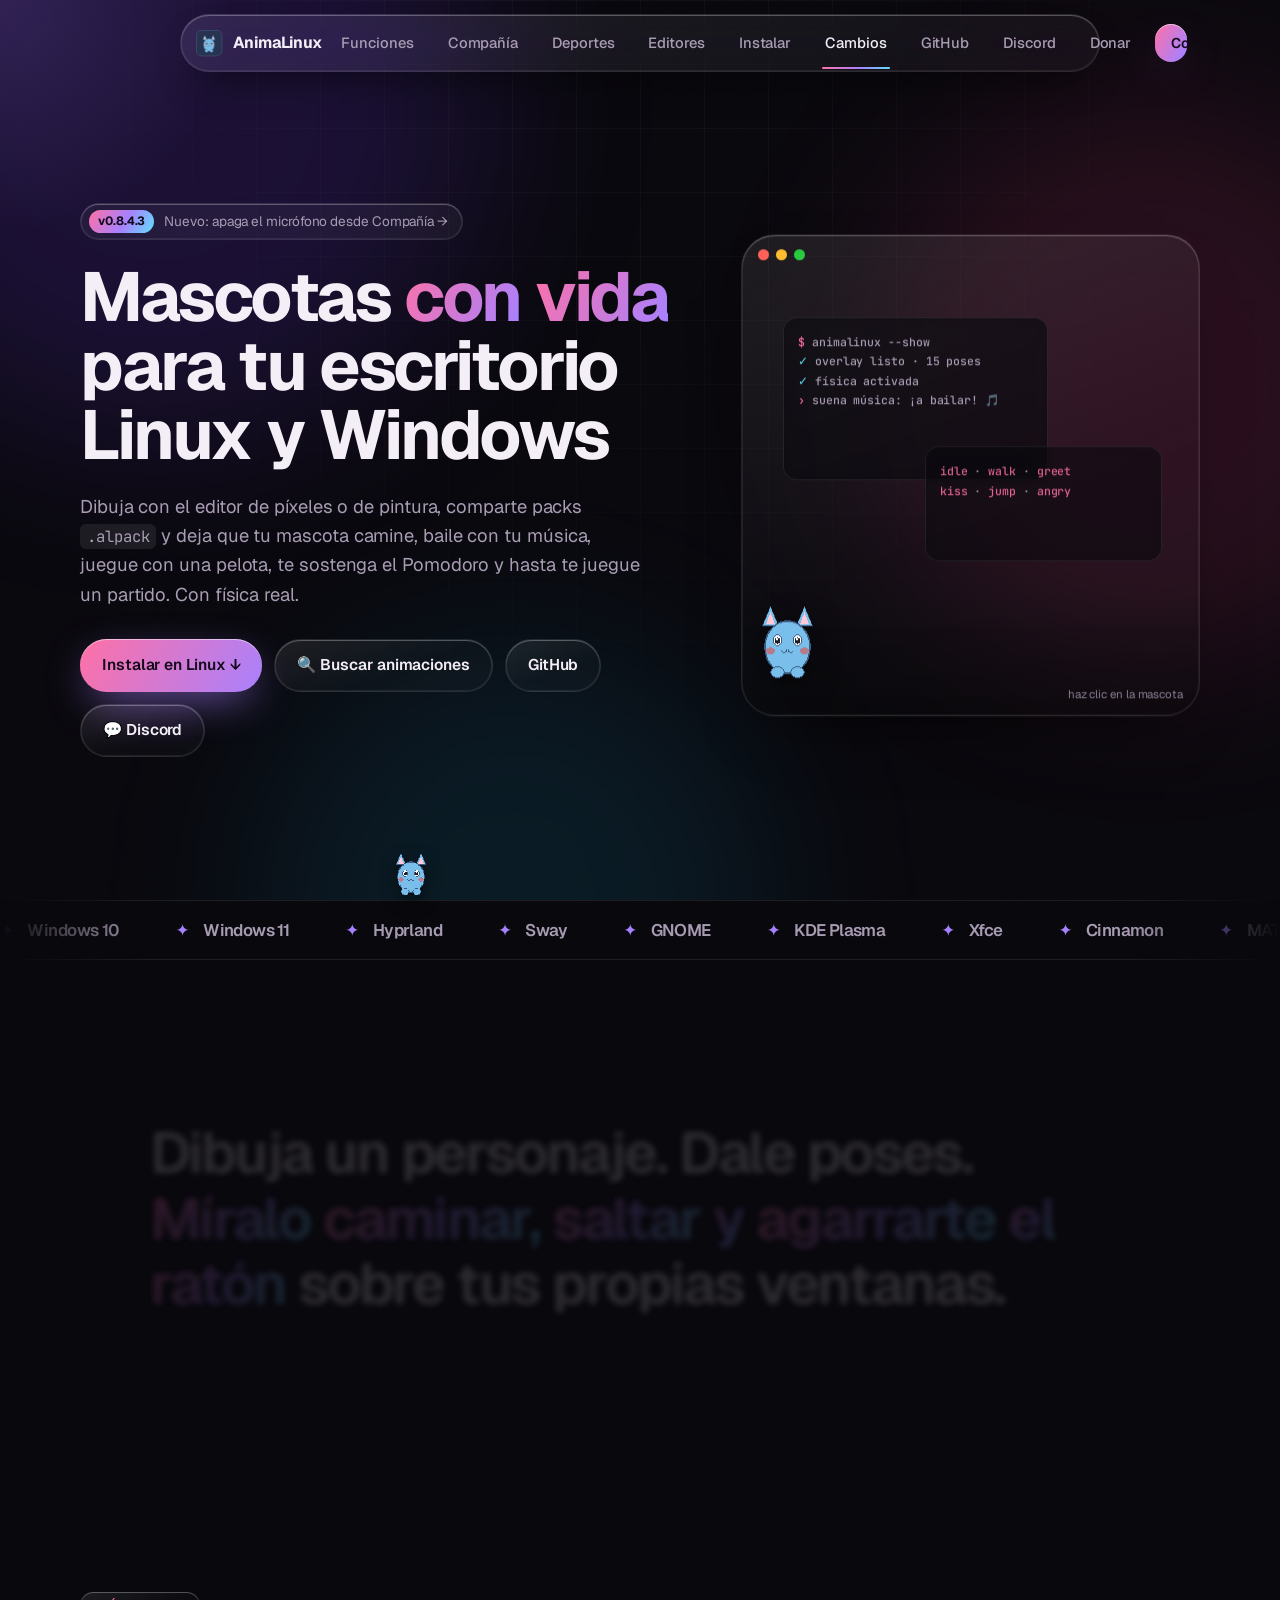
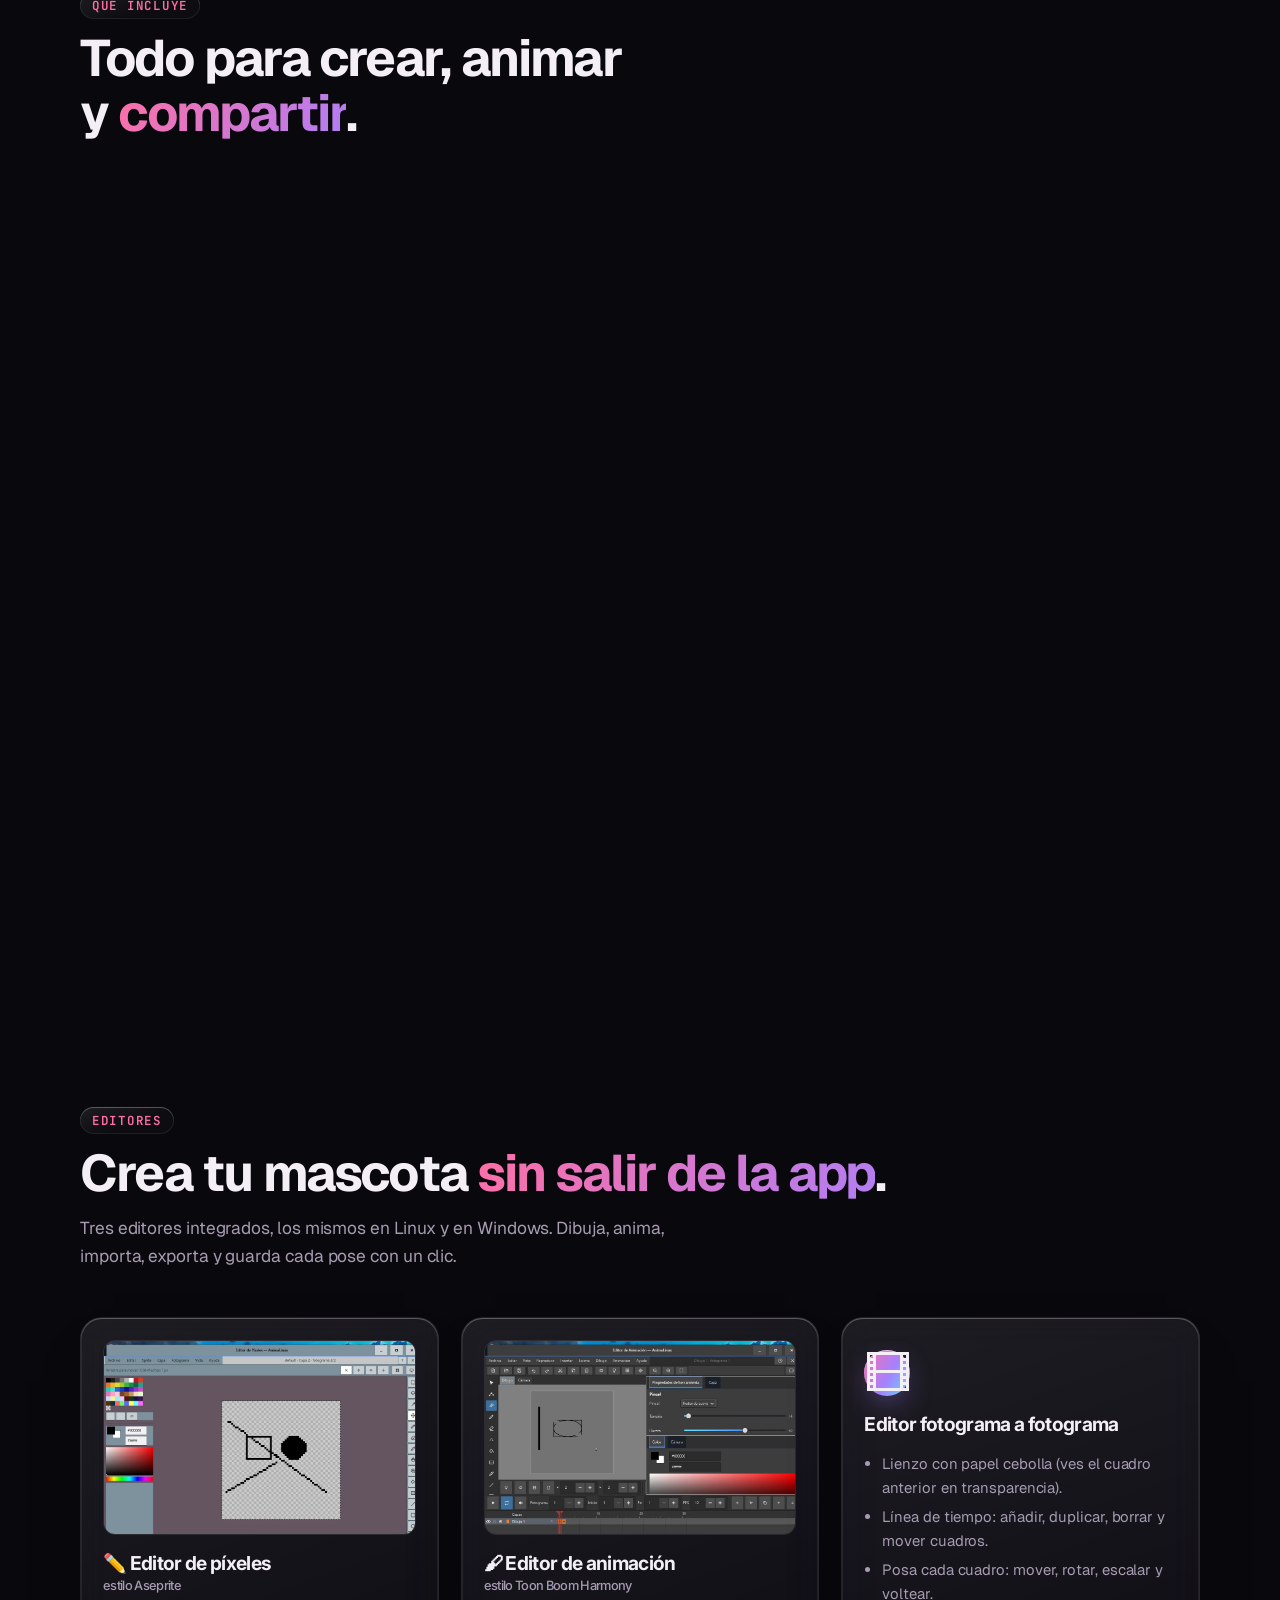
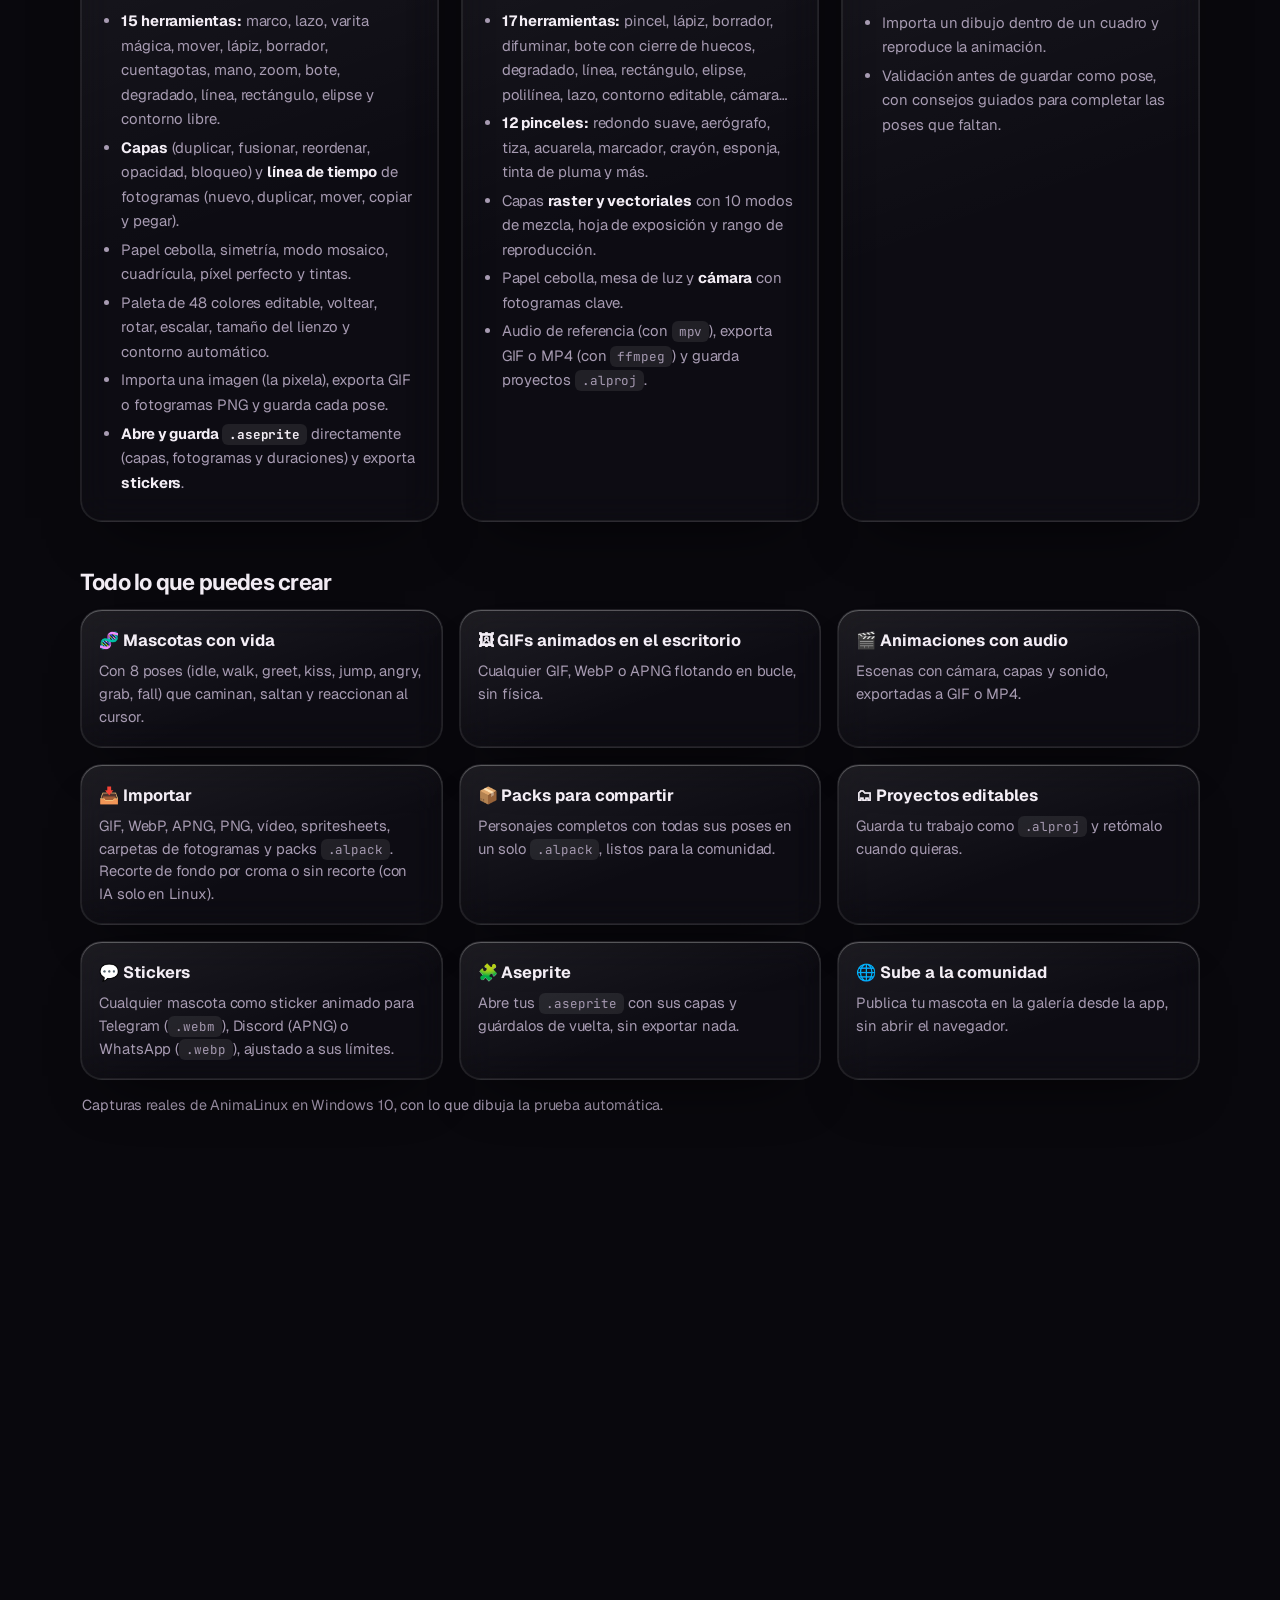
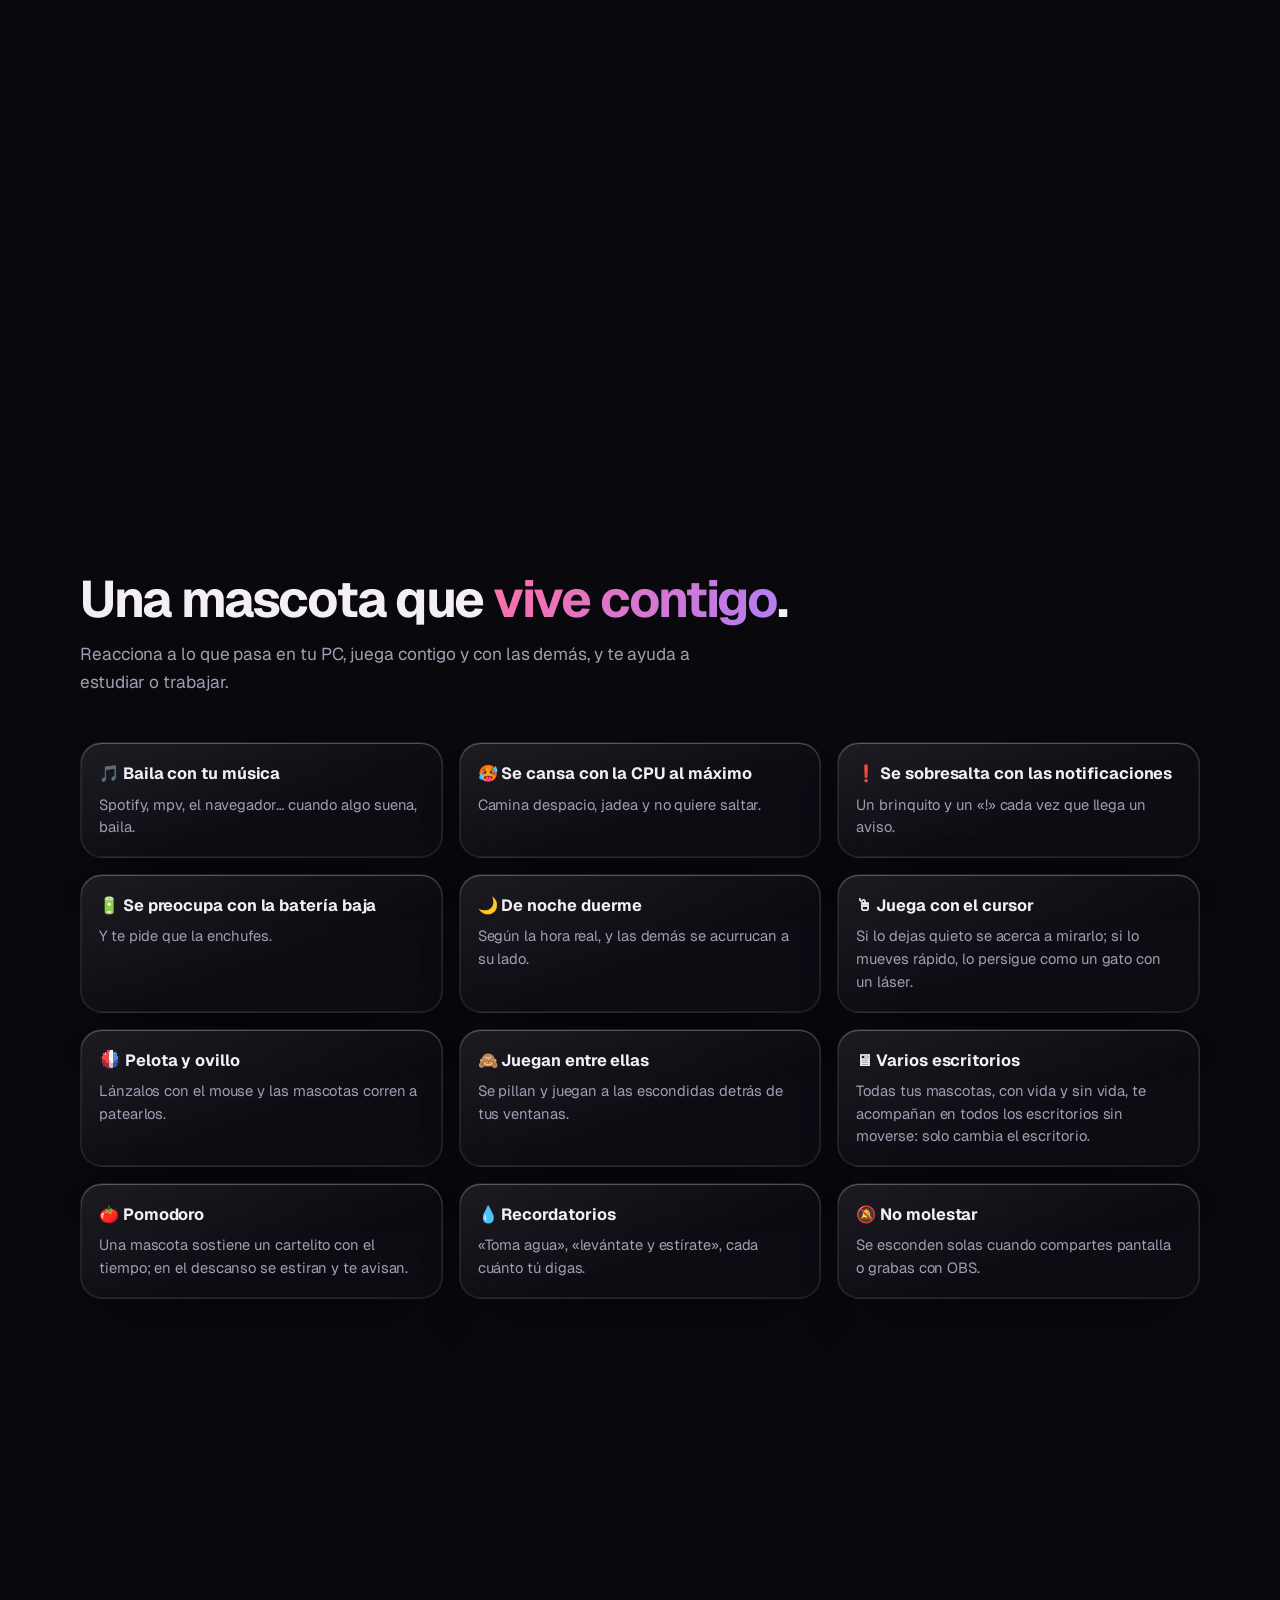
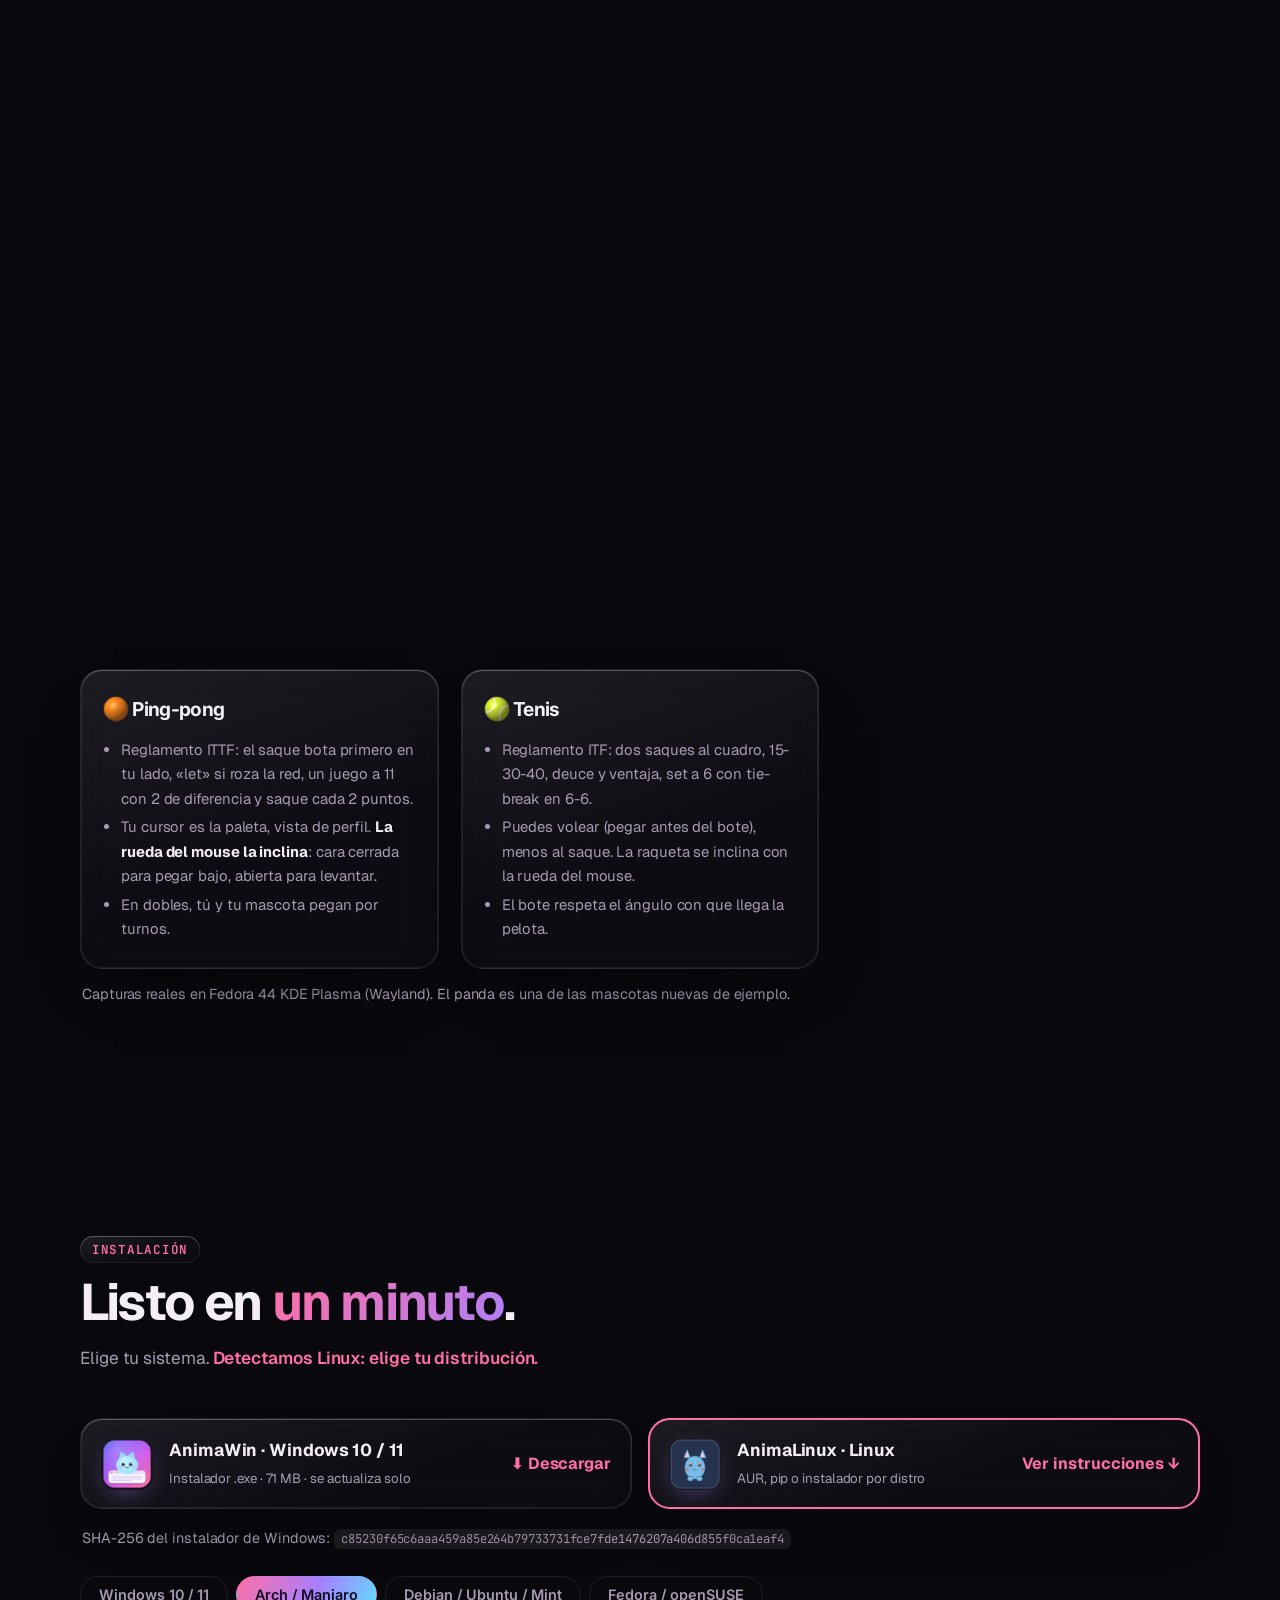
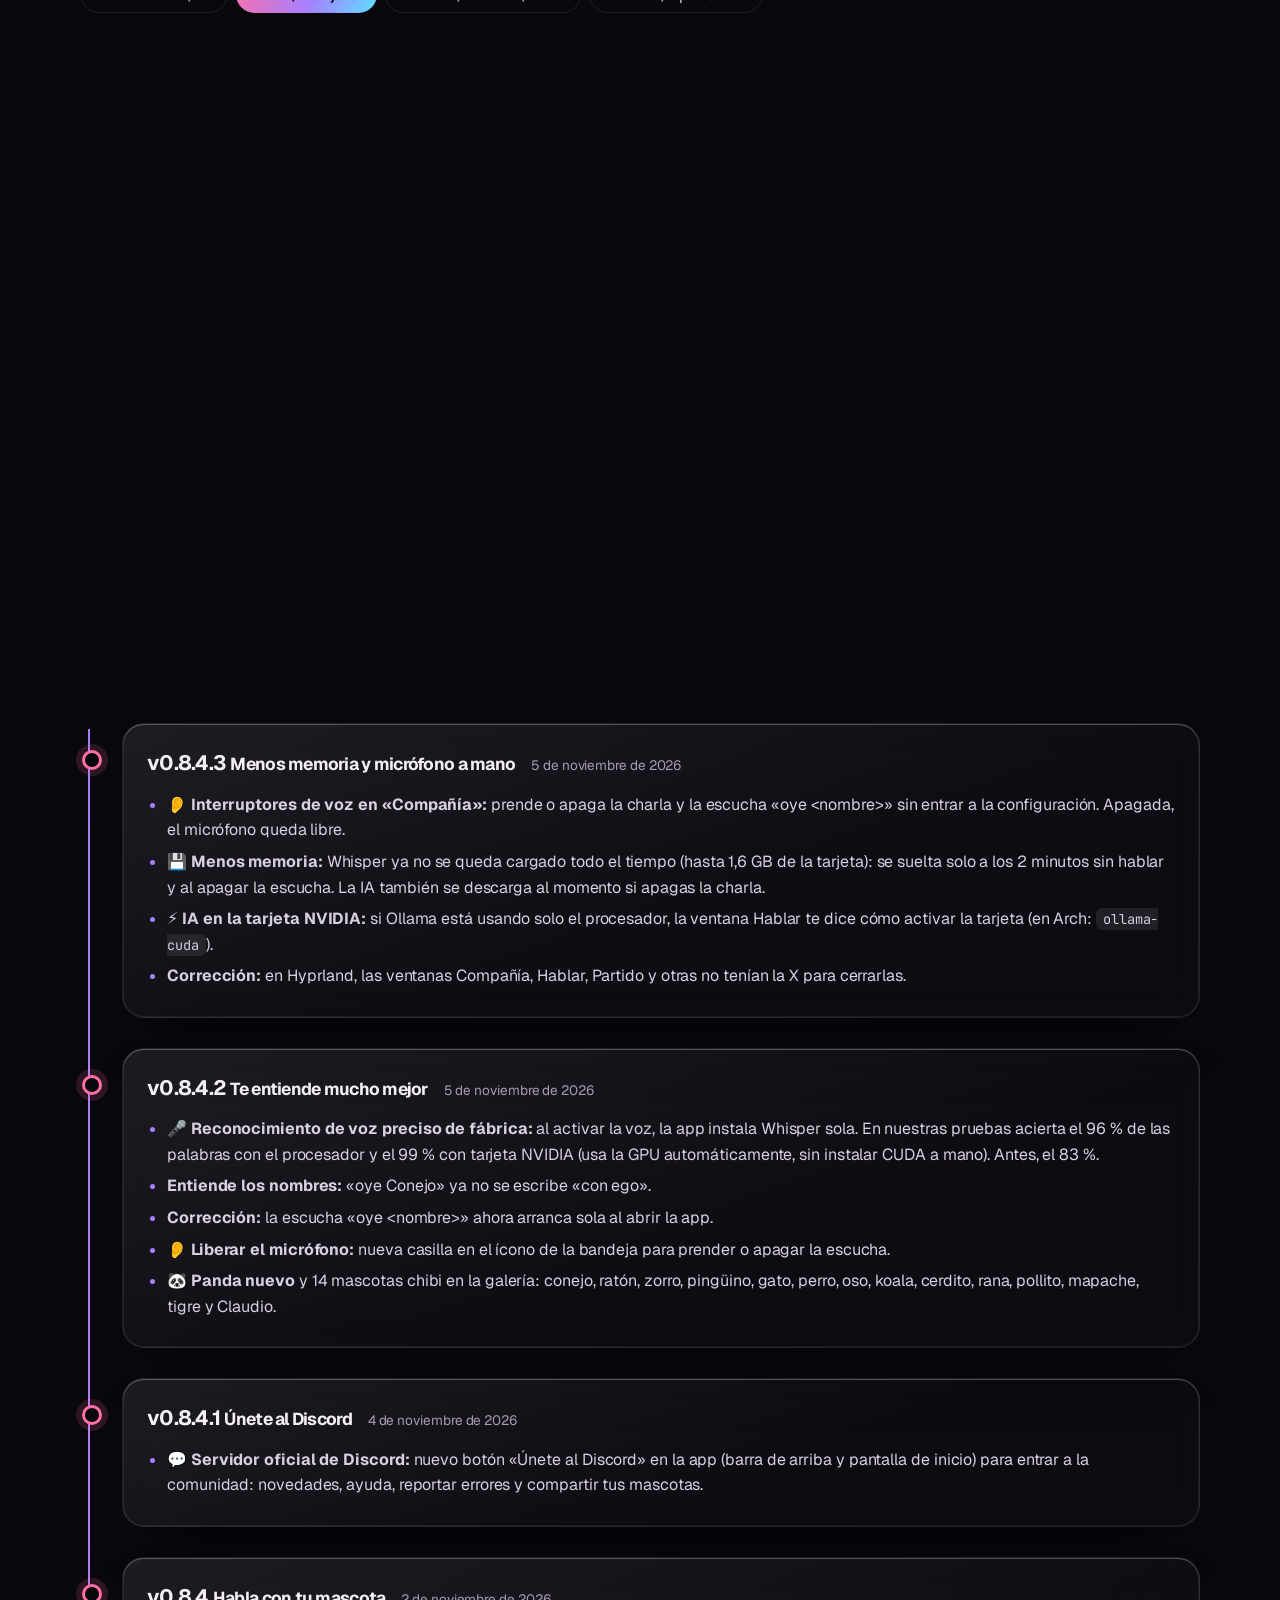
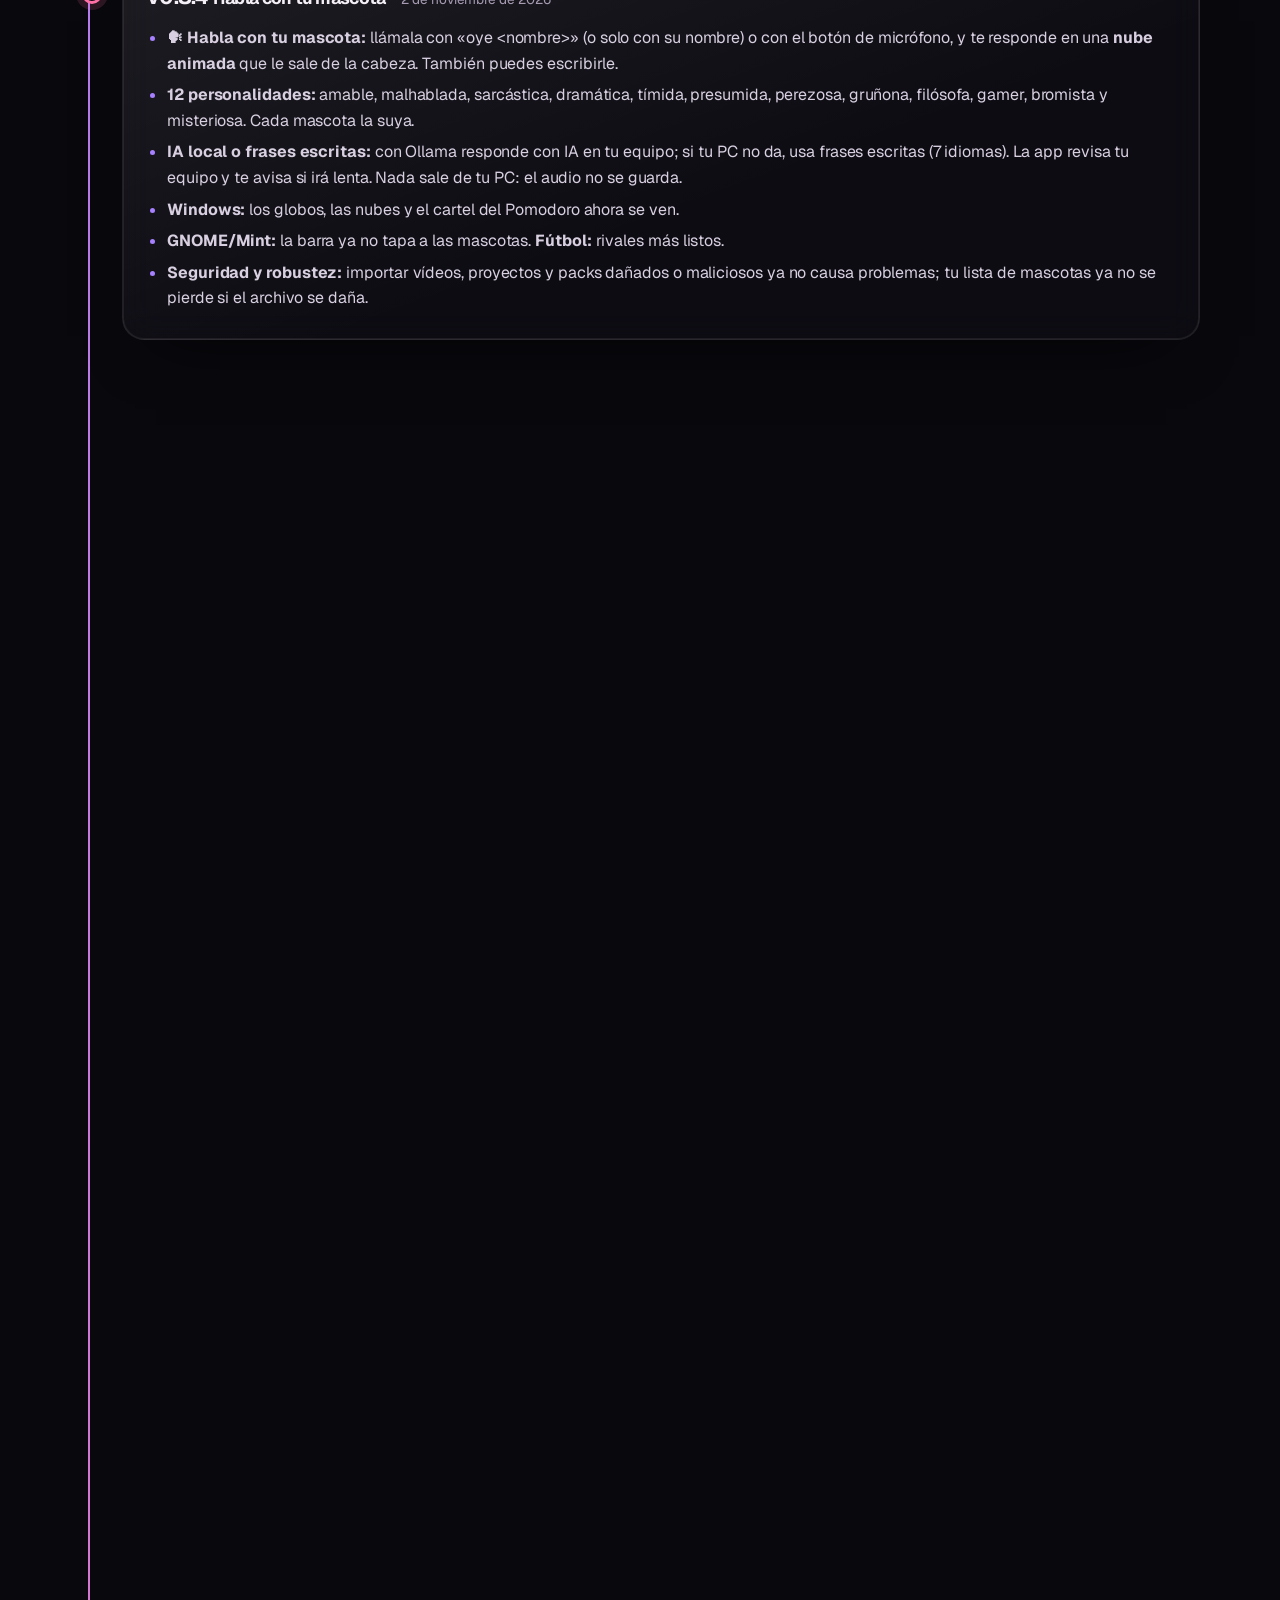
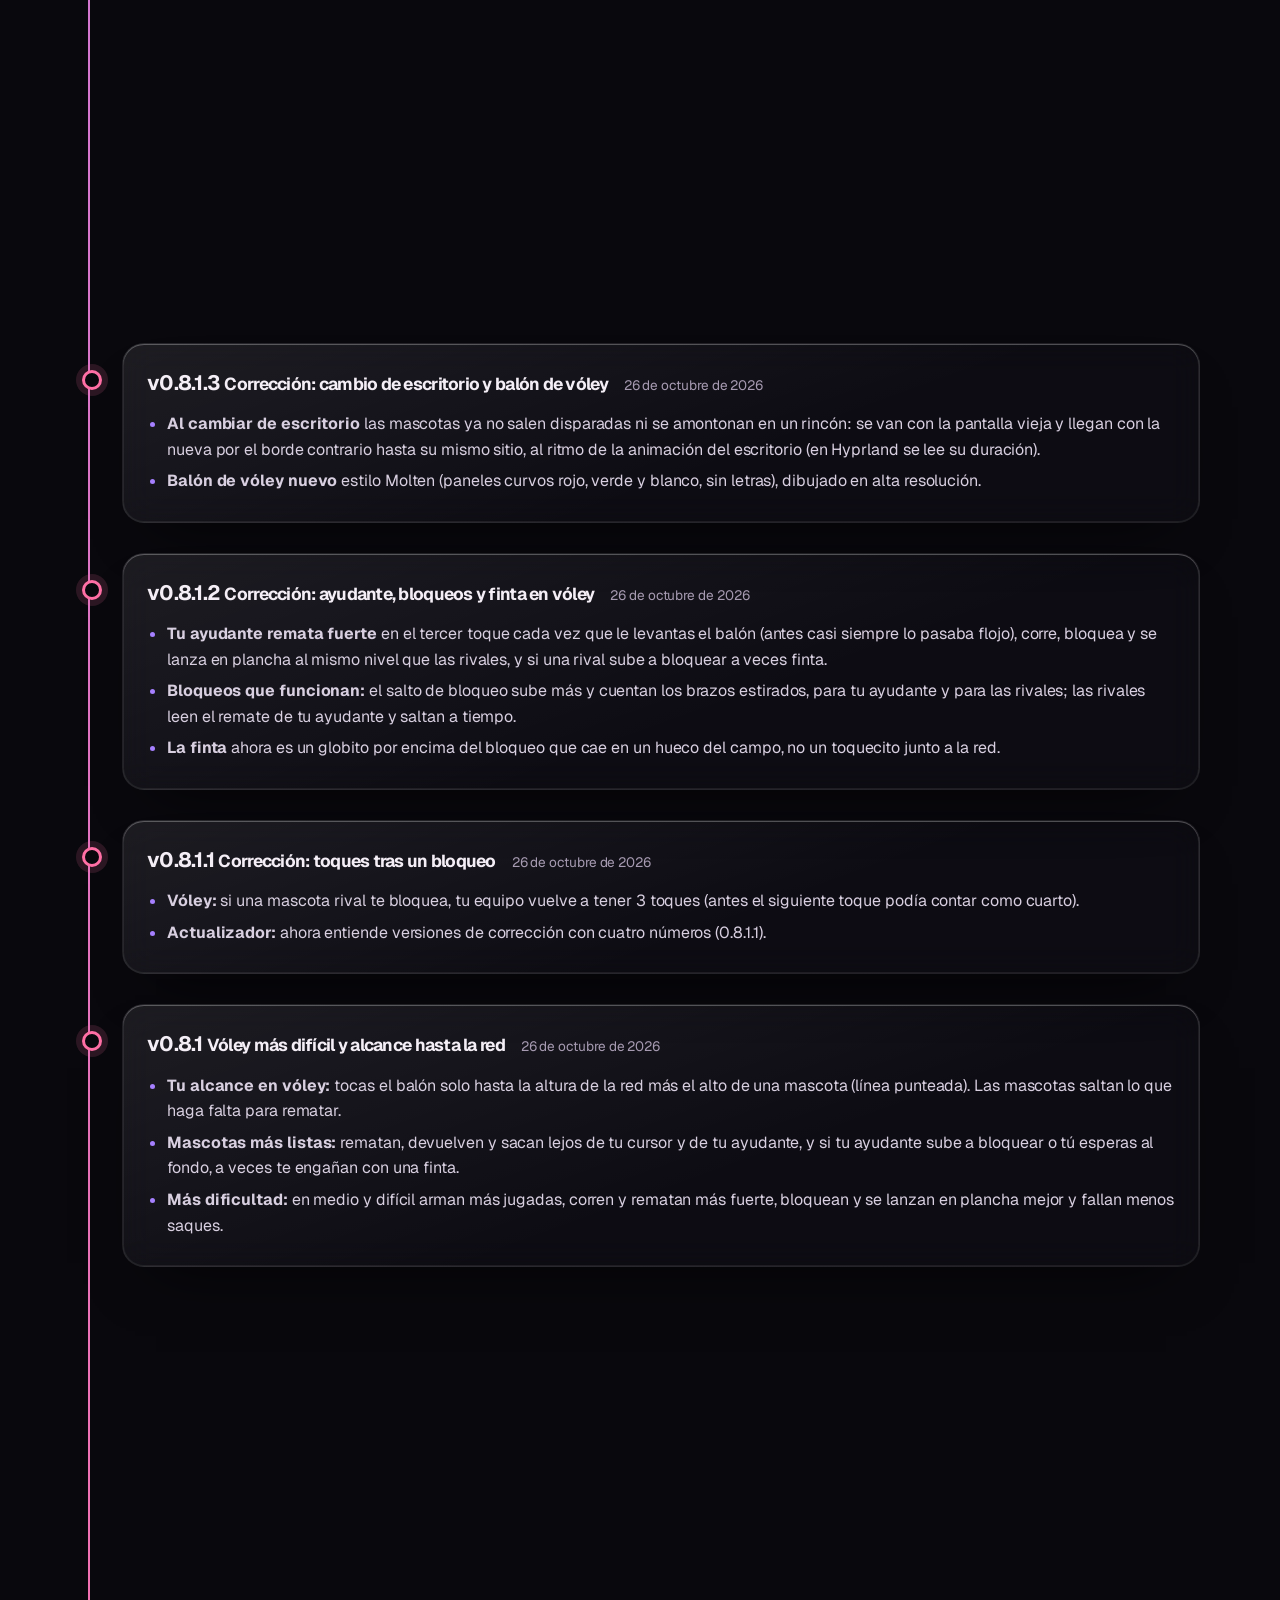
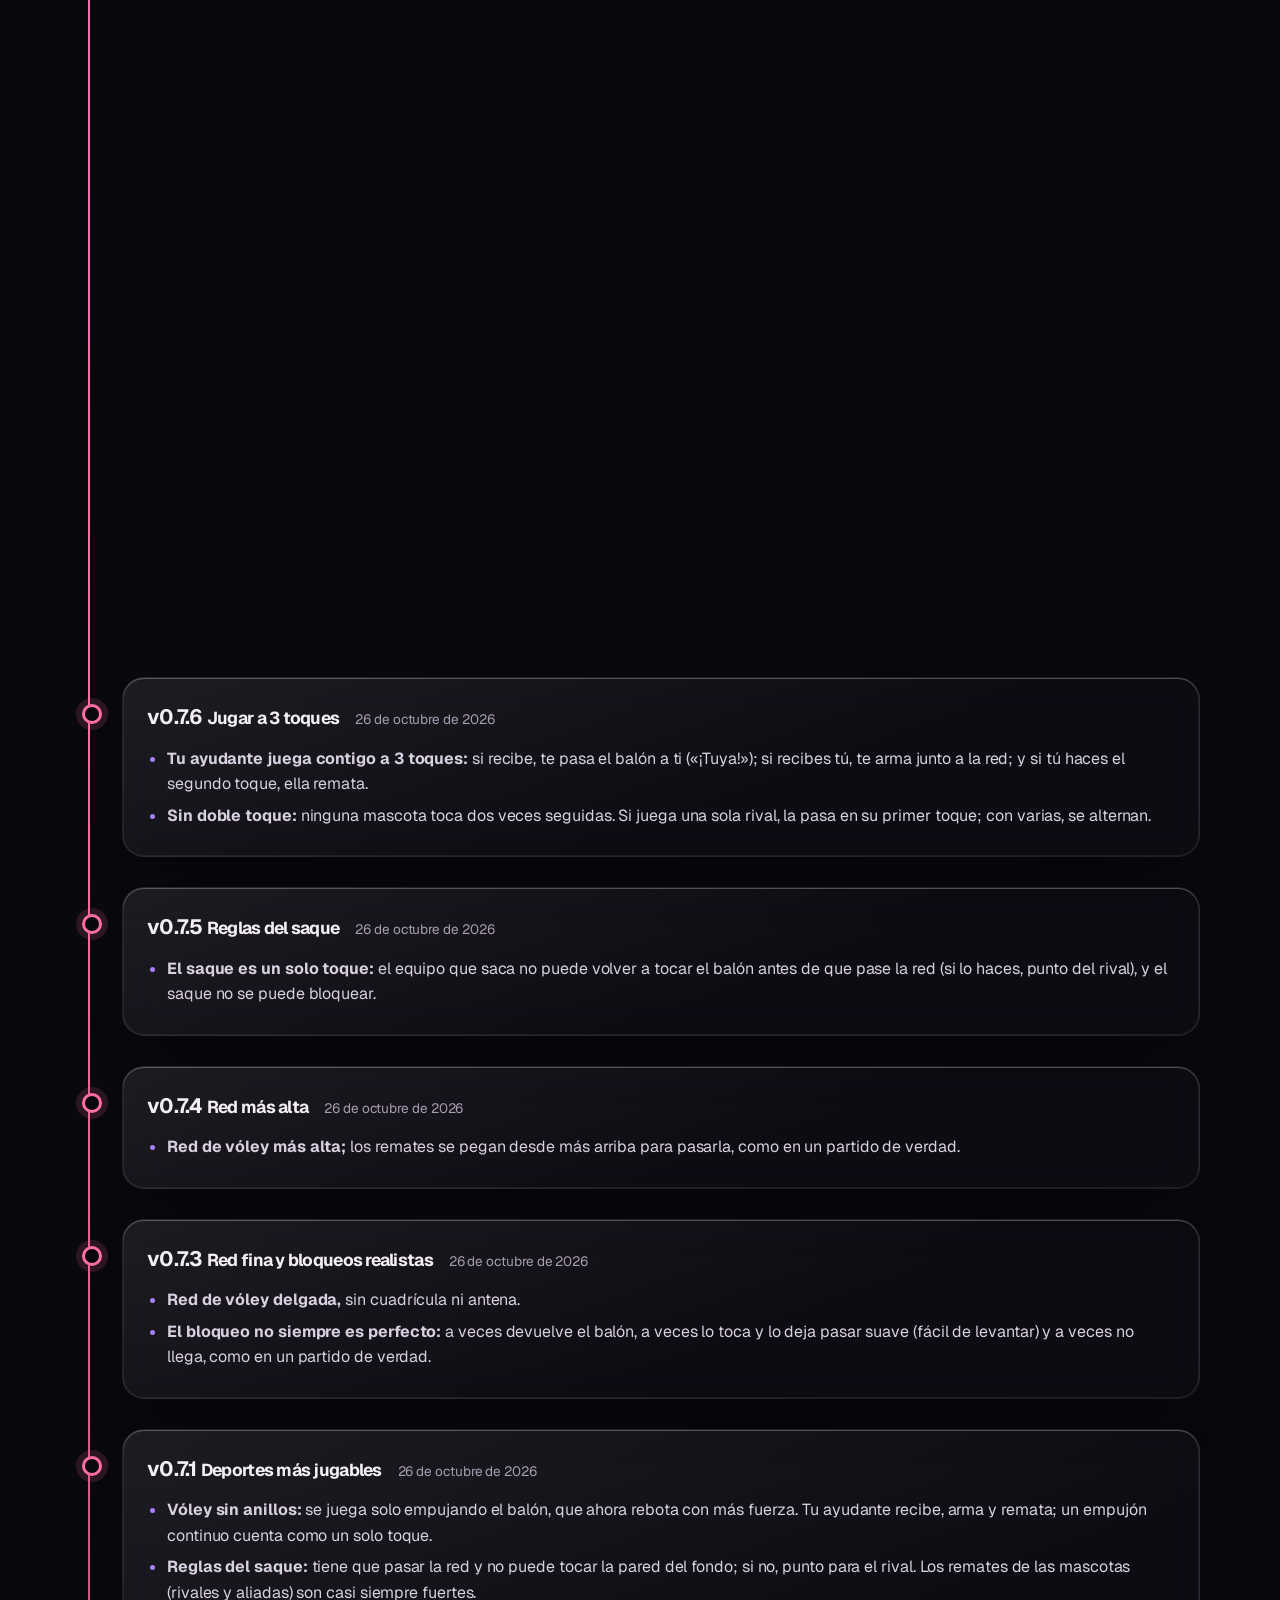
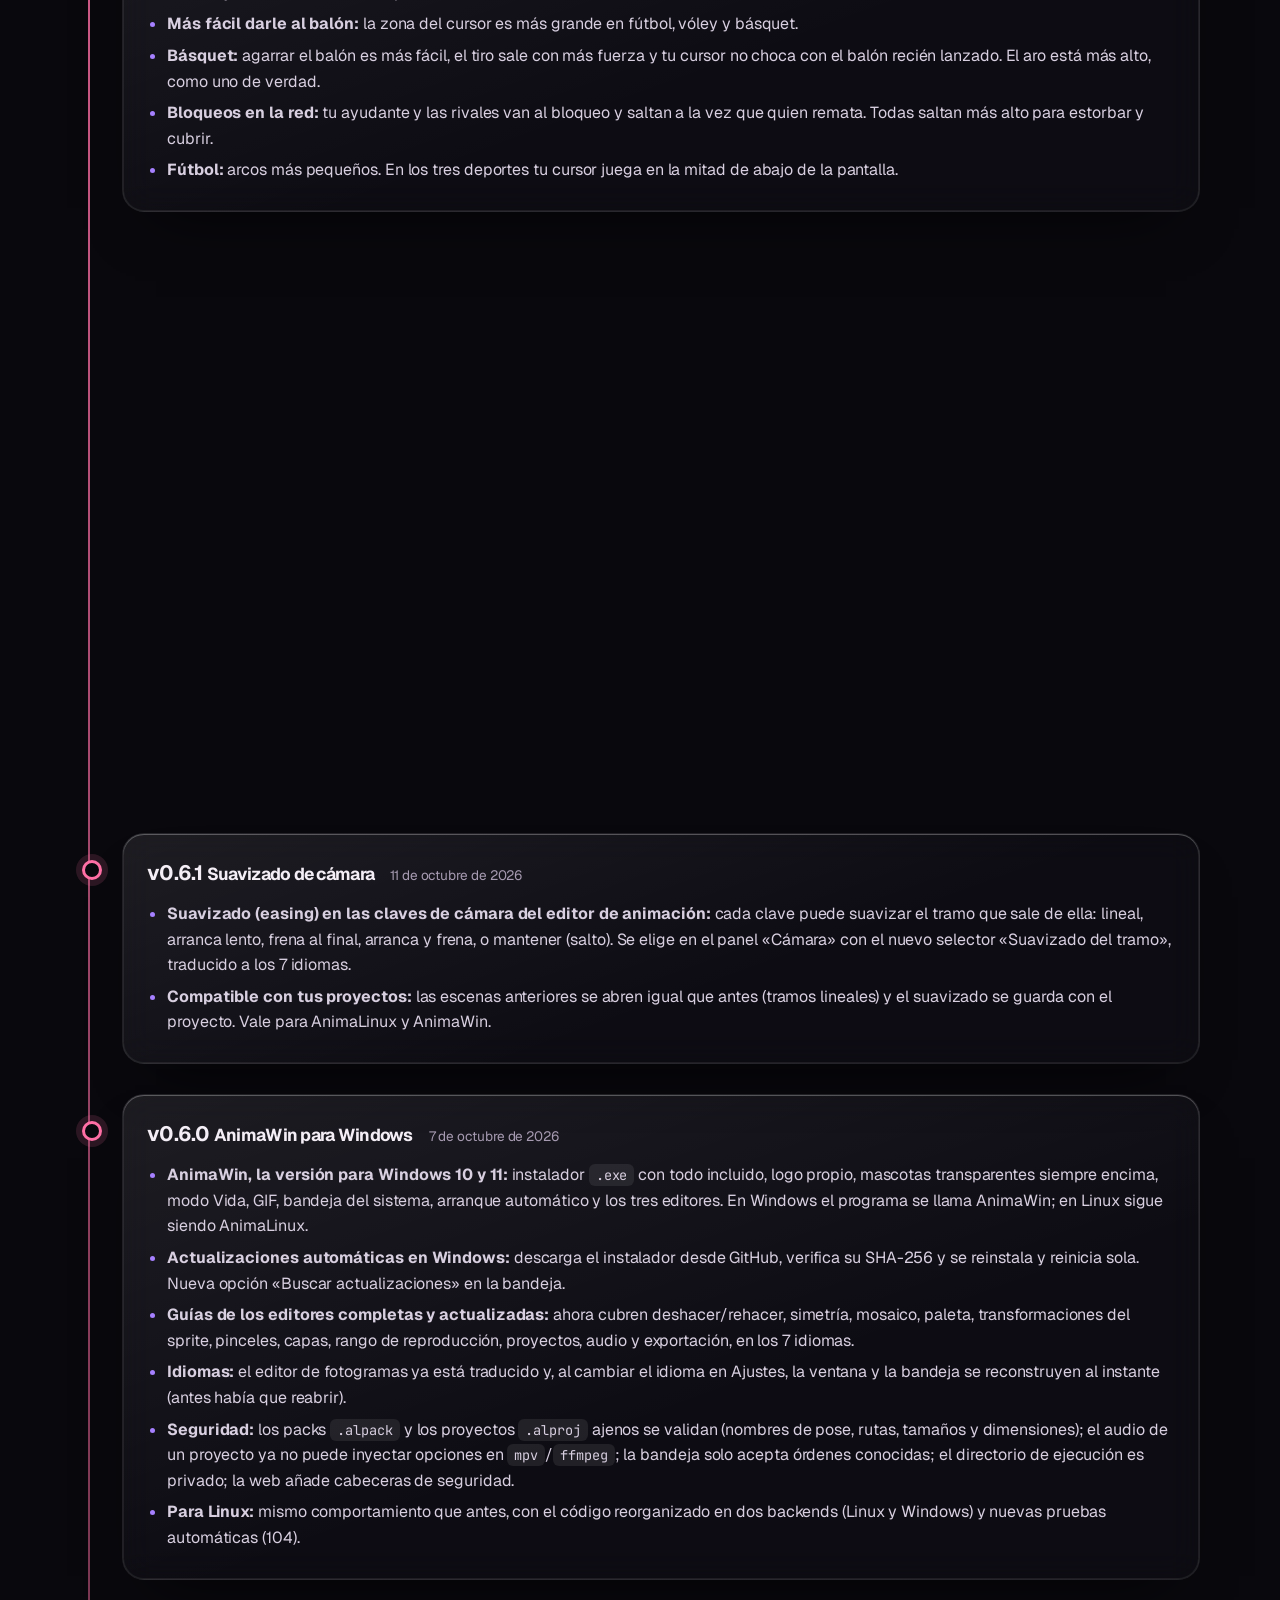
==== website/landing/public/index.html @ eff16f76 "AnimaLinux 0.8.4.3: interruptores de voz en Compañía, Whisper se suelta solo, X de cerrar en Hyprlan" ====
<!doctype html>
<html lang="es">
<head>
<meta charset="utf-8">
<meta name="viewport" content="width=device-width, initial-scale=1">
<meta name="theme-color" content="#09080d">
<title>AnimaLinux y AnimaWin — mascotas animadas para tu escritorio</title>
<meta name="description" content="Mascotas animadas para tu escritorio en Linux (Hyprland, GNOME, KDE, Xfce, Cinnamon, MATE) y Windows 10/11. Editores de píxeles y animación, packs compartibles, modo Vida con física.">
<meta property="og:title" content="AnimaLinux y AnimaWin — mascotas animadas para tu escritorio">
<meta property="og:description" content="Para Linux y Windows: editores de píxeles y animación, packs .alpack y un modo Vida con física real.">
<meta property="og:image" content="assets/logo.png">
<link rel="icon" href="assets/logo.png">
<link rel="preconnect" href="https://fonts.googleapis.com"><link rel="preconnect" href="https://fonts.gstatic.com" crossorigin>
<link href="https://fonts.googleapis.com/css2?family=Geist:wght@400;500;600;700&family=Inter:wght@400;500;600&family=JetBrains+Mono:wght@500&family=Space+Grotesk:wght@500;700&display=swap" rel="stylesheet">
<link rel="stylesheet" href="assets/site.css">
</head>
<body>
<div id="prog"></div>
<div class="bg"><i></i><i></i><i></i></div>
<div id="spot"></div>

<header class="nav">
  <a class="brand" href="/"><img src="assets/logo.png" alt="">AnimaLinux</a>
  <a class="l hide" href="#features">Funciones</a>
  <a class="l hide" href="#compania">Compañía</a>
  <a class="l hide" href="#deportes">Deportes</a>
  <a class="l hide" href="#editores">Editores</a>
  <a class="l hide" href="#instalar">Instalar</a>
  <a class="l hide" href="#cambios">Cambios</a>
  <a class="l hide" href="https://github.com/Sergi122/AnimalinuxApp">GitHub</a>
  <a class="l hide" href="https://discord.gg/wshjY2WChB">Discord</a>
  <a class="l hide" href="/donaciones">Donar</a>
  <a class="btn primary sm cta" href="https://animalinux-community.web.app">Comunidad</a>
</header>

<main>
<section class="hero">
  <div class="wrap g" data-hero>
    <div>
      <a class="pill" href="#cambios"><b>v0.8.4.3</b> Nuevo: apaga el micrófono desde Compañía →</a>
      <h1 data-words>Mascotas <span class="grad">con vida</span> para tu escritorio Linux y Windows</h1>
      <p class="sub">Dibuja con el editor de píxeles o de pintura, comparte packs <code>.alpack</code> y deja que tu mascota camine, baile con tu música, juegue con una pelota, te sostenga el Pomodoro y hasta te juegue un partido. Con física real.</p>
      <div class="acts">
        <a class="btn primary" id="dl-main" href="#instalar" data-win="https://github.com/Sergi122/AnimalinuxApp/releases/download/win-v0.8.4/AnimaWin-Setup-0.8.4.exe">Instalar ahora ↓</a>
        <a class="btn" href="https://animalinux-community.web.app">🔍 Buscar animaciones</a>
        <a class="btn" href="https://github.com/Sergi122/AnimalinuxApp">GitHub</a>
        <a class="btn" href="https://discord.gg/wshjY2WChB">💬 Discord</a>
      </div>
    </div>
    <div class="desk" data-parallax="0.06" aria-label="Demostración: mascota caminando por el escritorio">
      <div class="bar"><span></span><span></span><span></span></div>
      <div class="win"><em>$</em> animalinux --show<br><u>✓</u> overlay listo · 15 poses<br><u>✓</u> física activada<br><em>›</em> suena música: ¡a bailar! 🎵</div>
      <div class="win win2"><em>idle</em> · <em>walk</em> · <em>greet</em><br><em>kiss</em> · <em>jump</em> · <em>angry</em></div>
      <div class="floor"></div>
      <div class="pet" title="¡Haz clic!"><img src="assets/ejemplo_vida_default.png" alt="Mascota de ejemplo"></div>
      <span class="hint">haz clic en la mascota</span>
    </div>
  </div>
</section>

<div class="marq" aria-hidden="true"><div>
  <span>Windows 10</span><span>Windows 11</span><span>Hyprland</span><span>Sway</span><span>GNOME</span><span>KDE Plasma</span><span>Xfce</span><span>Cinnamon</span><span>MATE</span><span>Arch</span><span>Ubuntu</span><span>Fedora</span><span>Linux Mint</span>
  <span>Windows 10</span><span>Windows 11</span><span>Hyprland</span><span>Sway</span><span>GNOME</span><span>KDE Plasma</span><span>Xfce</span><span>Cinnamon</span><span>MATE</span><span>Arch</span><span>Ubuntu</span><span>Fedora</span><span>Linux Mint</span>
</div></div>

<section class="statement"><div class="wrap">
  <p class="scrub-text">Dibuja un personaje. Dale poses. <em>Míralo caminar, saltar y agarrarte el ratón</em> sobre tus propias ventanas.</p>
</div></section>

<section id="features"><div class="wrap">
  <p class="eyebrow rv">Qué incluye</p>
  <h2 class="rv">Todo para crear, animar<br>y <span class="grad">compartir</span>.</h2>
  <p class="lede rv">Desde el primer píxel hasta tu mascota caminando sobre tus ventanas.</p>
  <div class="bento">
    <div class="card b1 rv" data-tilt><div class="ico">✏️</div><h3>Editor de píxeles</h3><p>Estilo Aseprite: capas, línea de tiempo, pixel-perfect, tintas, simetría, modo mosaico, lazo y varita, con los mismos atajos.</p></div>
    <div class="card b2 rv" data-tilt style="--d:80ms"><div class="ico">🖌</div><h3>Editor de animación</h3><p>Estilo Toon Boom Harmony: capas raster y vectoriales, hoja de exposición, papel cebolla, mesa de luz, cámara animada, 12 pinceles y exportar GIF/MP4.</p></div>
    <div class="card b3 rv" data-tilt><div class="ico">🪟</div><h3>Overlay transparente</h3><p>Una ventana por mascota con física real y hasta 15 poses: idle, walk, greet, kiss, jump, angry, grab, fall, sleep, dance, tired, worried, surprised y stretch.</p></div>
    <div class="card b4 rv" data-tilt style="--d:80ms"><div class="ico">📦</div><h3>Packs .alpack</h3><p>Importa o exporta personajes completos con todas sus poses y compártelos con la comunidad.</p></div>
    <div class="card b5 rv" data-tilt style="--d:160ms"><div class="ico">🖥</div><h3>Linux y Windows</h3><p>Hyprland, Sway y <b>KDE Plasma en Wayland</b> con layer-shell nativo; GNOME, Xfce, Cinnamon o MATE por X11; y Windows 10/11 con ventanas nativas Win32.</p></div>
    <div class="card b6 rv">
      <div><h3 style="margin-top:0">En números</h3><p>Lo que trae la app hoy.</p></div>
      <div class="stats">
        <div class="stat"><b data-count="12">0</b><span>pinceles</span></div>
        <div class="stat"><b data-count="10">0</b><span>blend modes</span></div>
        <div class="stat"><b data-count="48">0</b><span>colores de píxel</span></div>
        <div class="stat"><b data-count="15">0</b><span>poses</span></div>
        <div class="stat"><b data-count="5">0</b><span>deportes</span></div>
        <div class="stat"><b data-count="2">0</b><span>sistemas</span></div>
        <div class="stat"><b data-count="7">0</b><span>idiomas</span></div>
      </div>
    </div>
  </div>
</div></section>

<section id="editores"><div class="wrap">
  <p class="eyebrow rv">Editores</p>
  <h2 class="rv">Crea tu mascota <span class="grad">sin salir de la app</span>.</h2>
  <p class="lede rv">Tres editores integrados, los mismos en Linux y en Windows. Dibuja, anima, importa, exporta y guarda cada pose con un clic.</p>
  <div class="edgrid">
    <article class="card edcard rv" data-tilt>
      <img class="shot" loading="lazy" src="assets/editor_pixel_windows.webp" alt="Editor de píxeles de AnimaLinux en Windows 10">
      <h3>✏️ Editor de píxeles <small>estilo Aseprite</small></h3>
      <ul>
        <li><b>15 herramientas:</b> marco, lazo, varita mágica, mover, lápiz, borrador, cuentagotas, mano, zoom, bote, degradado, línea, rectángulo, elipse y contorno libre.</li>
        <li><b>Capas</b> (duplicar, fusionar, reordenar, opacidad, bloqueo) y <b>línea de tiempo</b> de fotogramas (nuevo, duplicar, mover, copiar y pegar).</li>
        <li>Papel cebolla, simetría, modo mosaico, cuadrícula, píxel perfecto y tintas.</li>
        <li>Paleta de 48 colores editable, voltear, rotar, escalar, tamaño del lienzo y contorno automático.</li>
        <li>Importa una imagen (la pixela), exporta GIF o fotogramas PNG y guarda cada pose.</li>
        <li><b>Abre y guarda <code>.aseprite</code></b> directamente (capas, fotogramas y duraciones) y exporta <b>stickers</b>.</li>
      </ul>
    </article>
    <article class="card edcard rv" data-tilt style="--d:80ms">
      <img class="shot" loading="lazy" src="assets/editor_animacion_windows.webp" alt="Editor de animación de AnimaLinux en Windows 10">
      <h3>🖌 Editor de animación <small>estilo Toon Boom Harmony</small></h3>
      <ul>
        <li><b>17 herramientas:</b> pincel, lápiz, borrador, difuminar, bote con cierre de huecos, degradado, línea, rectángulo, elipse, polilínea, lazo, contorno editable, cámara…</li>
        <li><b>12 pinceles:</b> redondo suave, aerógrafo, tiza, acuarela, marcador, crayón, esponja, tinta de pluma y más.</li>
        <li>Capas <b>raster y vectoriales</b> con 10 modos de mezcla, hoja de exposición y rango de reproducción.</li>
        <li>Papel cebolla, mesa de luz y <b>cámara</b> con fotogramas clave.</li>
        <li>Audio de referencia (con <code>mpv</code>), exporta GIF o MP4 (con <code>ffmpeg</code>) y guarda proyectos <code>.alproj</code>.</li>
      </ul>
    </article>
    <article class="card edcard rv" data-tilt style="--d:160ms">
      <div class="ico big">🎞</div>
      <h3>Editor fotograma a fotograma</h3>
      <ul>
        <li>Lienzo con papel cebolla (ves el cuadro anterior en transparencia).</li>
        <li>Línea de tiempo: añadir, duplicar, borrar y mover cuadros.</li>
        <li>Posa cada cuadro: mover, rotar, escalar y voltear.</li>
        <li>Importa un dibujo dentro de un cuadro y reproduce la animación.</li>
        <li>Validación antes de guardar como pose, con consejos guiados para completar las poses que faltan.</li>
      </ul>
    </article>
  </div>

  <h3 class="rv mk">Todo lo que puedes crear</h3>
  <div class="mkgrid">
    <div class="card rv"><b>🧬 Mascotas con vida</b><span>Con 8 poses (idle, walk, greet, kiss, jump, angry, grab, fall) que caminan, saltan y reaccionan al cursor.</span></div>
    <div class="card rv" style="--d:60ms"><b>🖼 GIFs animados en el escritorio</b><span>Cualquier GIF, WebP o APNG flotando en bucle, sin física.</span></div>
    <div class="card rv" style="--d:120ms"><b>🎬 Animaciones con audio</b><span>Escenas con cámara, capas y sonido, exportadas a GIF o MP4.</span></div>
    <div class="card rv"><b>📥 Importar</b><span>GIF, WebP, APNG, PNG, vídeo, spritesheets, carpetas de fotogramas y packs <code>.alpack</code>. Recorte de fondo por croma o sin recorte (con IA solo en Linux).</span></div>
    <div class="card rv" style="--d:60ms"><b>📦 Packs para compartir</b><span>Personajes completos con todas sus poses en un solo <code>.alpack</code>, listos para la comunidad.</span></div>
    <div class="card rv" style="--d:120ms"><b>🗂 Proyectos editables</b><span>Guarda tu trabajo como <code>.alproj</code> y retómalo cuando quieras.</span></div>
    <div class="card rv"><b>💬 Stickers</b><span>Cualquier mascota como sticker animado para Telegram (<code>.webm</code>), Discord (APNG) o WhatsApp (<code>.webp</code>), ajustado a sus límites.</span></div>
    <div class="card rv" style="--d:60ms"><b>🧩 Aseprite</b><span>Abre tus <code>.aseprite</code> con sus capas y guárdalos de vuelta, sin exportar nada.</span></div>
    <div class="card rv" style="--d:120ms"><b>🌐 Sube a la comunidad</b><span>Publica tu mascota en la galería desde la app, sin abrir el navegador.</span></div>
  </div>
  <p class="note rv">Capturas reales de AnimaLinux en Windows 10, con lo que dibuja la prueba automática.</p>
</div></section>

<section id="modos"><div class="wrap">
  <p class="eyebrow rv">Modos</p>
  <h2 class="rv">Dos modos, <span class="grad">una mascota</span>.</h2>
  <p class="lede rv">Elige cómo la quieres en tu escritorio: quieta o con vida propia.</p>
  <div class="modes">
    <div class="card mode life rv" data-tilt>
      <div class="stage"><img src="assets/ejemplo_vida_default.png" alt="Ejemplo modo Con vida"></div>
      <h3>🧬 Con vida</h3>
      <p>Camina sola, salta, saluda, se enoja, duerme, trepa por ventanas y reacciona al cursor, con varias poses.</p>
    </div>
    <div class="card mode gif rv" data-tilt style="--d:100ms">
      <div class="stage"><img src="assets/ejemplo_sinvida.png" alt="Ejemplo modo Sin vida"></div>
      <h3>🖼 Sin vida</h3>
      <p>Un GIF en bucle flotando en el escritorio. Ideal para un icono animado quieto, sin física ni comportamiento.</p>
    </div>
  </div>
</div></section>

<section id="compania"><div class="wrap">
  <p class="eyebrow rv">Compañía</p>
  <h2 class="rv">Una mascota que <span class="grad">vive contigo</span>.</h2>
  <p class="lede rv">Reacciona a lo que pasa en tu PC, juega contigo y con las demás, y te ayuda a estudiar o trabajar.</p>
  <div class="mkgrid" style="margin-top:34px">
    <div class="card rv"><b>🎵 Baila con tu música</b><span>Spotify, mpv, el navegador… cuando algo suena, baila.</span></div>
    <div class="card rv" style="--d:60ms"><b>🥵 Se cansa con la CPU al máximo</b><span>Camina despacio, jadea y no quiere saltar.</span></div>
    <div class="card rv" style="--d:120ms"><b>❗ Se sobresalta con las notificaciones</b><span>Un brinquito y un «!» cada vez que llega un aviso.</span></div>
    <div class="card rv"><b>🔋 Se preocupa con la batería baja</b><span>Y te pide que la enchufes.</span></div>
    <div class="card rv" style="--d:60ms"><b>🌙 De noche duerme</b><span>Según la hora real, y las demás se acurrucan a su lado.</span></div>
    <div class="card rv" style="--d:120ms"><b>🖱 Juega con el cursor</b><span>Si lo dejas quieto se acerca a mirarlo; si lo mueves rápido, lo persigue como un gato con un láser.</span></div>
    <div class="card rv"><b><img src="assets/toy_ball.png" alt="" style="width:22px;vertical-align:-5px;image-rendering:pixelated"> Pelota y ovillo</b><span>Lánzalos con el mouse y las mascotas corren a patearlos.</span></div>
    <div class="card rv" style="--d:60ms"><b>🙈 Juegan entre ellas</b><span>Se pillan y juegan a las escondidas detrás de tus ventanas.</span></div>
    <div class="card rv" style="--d:120ms"><b>🖥 Varios escritorios</b><span>Todas tus mascotas, con vida y sin vida, te acompañan en todos los escritorios sin moverse: solo cambia el escritorio.</span></div>
    <div class="card rv"><b>🍅 Pomodoro</b><span>Una mascota sostiene un cartelito con el tiempo; en el descanso se estiran y te avisan.</span></div>
    <div class="card rv" style="--d:60ms"><b>💧 Recordatorios</b><span>«Toma agua», «levántate y estírate», cada cuánto tú digas.</span></div>
    <div class="card rv" style="--d:120ms"><b>🔕 No molestar</b><span>Se esconden solas cuando compartes pantalla o grabas con OBS.</span></div>
  </div>
</div></section>

<section id="deportes"><div class="wrap">
  <p class="eyebrow rv">Deportes</p>
  <h2 class="rv">Tus mascotas <span class="grad">contra ti</span>.</h2>
  <p class="lede rv">Elige deporte, equipos (hasta 4 rivales y una mascota de tu lado), dificultad y si se gana por tiempo o a 10 puntos. Se juega con el mouse, en todo tu escritorio.</p>
  <div class="edgrid">
    <article class="card edcard rv" data-tilt>
      <img class="shot" loading="lazy" src="assets/deporte_futbol.webp" alt="Partido de fútbol de AnimaLinux en KDE Plasma">
      <h3><img src="assets/toy_soccer.png" alt="" style="width:26px;vertical-align:-6px;image-rendering:pixelated"> Fútbol</h3>
      <ul>
        <li>En línea sobre el suelo, con un arco en cada esquina.</li>
        <li>El mouse no agarra el balón: <b>lo empuja</b>. Cuanto más rápido, más fuerte sale.</li>
        <li>Con 2 o más rivales, una es arquera y las demás atacan y defienden.</li>
      </ul>
    </article>
    <article class="card edcard rv" data-tilt style="--d:80ms">
      <img class="shot" loading="lazy" src="assets/deporte_voley.webp" alt="Partido de vóley de AnimaLinux en KDE Plasma">
      <h3><img src="assets/toy_volley.png" alt="" style="width:26px;vertical-align:-6px;image-rendering:pixelated"> Vóley</h3>
      <ul>
        <li>Estilo wallyball: las paredes rebotan y solo hay punto cuando el balón toca el piso.</li>
        <li>Todo con el mouse: <b>empujas el balón</b> y rebota con fuerza. Tu mascota ayudante recibe, arma y remata.</li>
        <li>Saque válido solo si pasa la red sin tocar el fondo. Máximo 3 toques por lado; ellas casi siempre rematan fuerte.</li>
      </ul>
    </article>
    <article class="card edcard rv" data-tilt style="--d:160ms">
      <img class="shot" loading="lazy" src="assets/deporte_basquet.webp" alt="Partido de básquet de AnimaLinux en KDE Plasma">
      <h3><img src="assets/toy_basket.png" alt="" style="width:26px;vertical-align:-6px;image-rendering:pixelated"> Básquet</h3>
      <ul>
        <li>Agarras el balón hasta 3 segundos sin correr y lo lanzas con un tirón.</li>
        <li>Se pasan el balón (puedes interceptarlo), te estorban al tirar y taponan.</li>
        <li>Canastas de 2 y 3 puntos y reloj de posesión de 24 segundos.</li>
      </ul>
    </article>
    <article class="card edcard rv" data-tilt>
      <h3><img src="assets/toy_pingpong.png" alt="" style="width:26px;vertical-align:-6px"> Ping-pong</h3>
      <ul>
        <li>Reglamento ITTF: el saque bota primero en tu lado, «let» si roza la red, un juego a 11 con 2 de diferencia y saque cada 2 puntos.</li>
        <li>Tu cursor es la paleta, vista de perfil. <b>La rueda del mouse la inclina</b>: cara cerrada para pegar bajo, abierta para levantar.</li>
        <li>En dobles, tú y tu mascota pegan por turnos.</li>
      </ul>
    </article>
    <article class="card edcard rv" data-tilt style="--d:80ms">
      <h3><img src="assets/toy_tennis.png" alt="" style="width:26px;vertical-align:-6px"> Tenis</h3>
      <ul>
        <li>Reglamento ITF: dos saques al cuadro, 15-30-40, deuce y ventaja, set a 6 con tie-break en 6-6.</li>
        <li>Puedes volear (pegar antes del bote), menos al saque. La raqueta se inclina con la rueda del mouse.</li>
        <li>El bote respeta el ángulo con que llega la pelota.</li>
      </ul>
    </article>
  </div>
  <p class="note rv">Capturas reales en Fedora 44 KDE Plasma (Wayland). El panda es una de las mascotas nuevas de ejemplo.</p>
</div></section>

<section id="instalar"><div class="wrap">
  <p class="eyebrow rv">Instalación</p>
  <h2 class="rv">Listo en <span class="grad">un minuto</span>.</h2>
  <p class="lede rv" id="inst-lede">Elige tu sistema. <span id="os-hint"></span></p>
  <div class="dlrow rv">
    <a class="dl card" id="dl-card-win" href="https://github.com/Sergi122/AnimalinuxApp/releases/download/win-v0.8.4/AnimaWin-Setup-0.8.4.exe">
      <img class="dli-img" src="assets/animawin.png" alt="Logo de AnimaWin"><div><b>AnimaWin · Windows 10 / 11</b><small>Instalador .exe · 71 MB · se actualiza solo</small></div><span class="go">⬇ Descargar</span>
    </a>
    <a class="dl card" id="dl-card-linux" href="#instalar" data-tab-go="arch">
      <img class="dli-img" src="assets/logo.png" alt="Logo de AnimaLinux"><div><b>AnimaLinux · Linux</b><small>AUR, pip o instalador por distro</small></div><span class="go">Ver instrucciones ↓</span>
    </a>
  </div>
  <p class="note rv">SHA-256 del instalador de Windows: <code>c85230f65c6aaa459a85e264b79733731fce7fde1476207a406d855f0ca1eaf4</code></p>
  <div class="tabs rv">
    <button class="tab" data-tab="windows">Windows 10 / 11</button>
    <button class="tab on" data-tab="arch">Arch / Manjaro</button>
    <button class="tab" data-tab="debian">Debian / Ubuntu / Mint</button>
    <button class="tab" data-tab="fedora">Fedora / openSUSE</button>
  </div>
  <div class="term rv">
    <div class="th"><i></i><i></i><i></i><span id="term-label">bash</span></div>
    <div class="panel" id="tab-windows"><div class="winbox">
      <h3><img class="h3-logo" src="assets/animawin.png" alt=""> AnimaWin para Windows <small>(beta)</small></h3>
      <p>AnimaWin es AnimaLinux para Windows: los mismos editores y el mismo modo Vida. Un solo <code>.exe</code> con todo incluido (no necesitas instalar Python ni GTK), que se instala en tu usuario sin permisos de administrador.</p>
      <a class="btn primary" href="https://github.com/Sergi122/AnimalinuxApp/releases/download/win-v0.8.4/AnimaWin-Setup-0.8.4.exe" id="dl-win">⬇ Descargar AnimaWin para Windows <small>(v0.8.4 · ~71 MB)</small></a>
      <ol>
        <li>Descarga y ejecuta <code>AnimaWin-Setup-0.8.4.exe</code>.</li>
        <li>Si Windows muestra «SmartScreen», pulsa <b>Más información → Ejecutar de todos modos</b> (el instalador aún no está firmado).</li>
        <li>Se abre la ventana de configuración; la mascota queda en el escritorio y el icono en la bandeja.</li>
        <li><b>Se actualiza sola:</b> al abrir busca versiones nuevas; con un clic en «Actualizar ahora» (o «Buscar actualizaciones» en la bandeja) descarga el instalador, comprueba su huella SHA-256 y se reinstala y reinicia sin que hagas nada más.</li>
      </ol>
      <p class="note">Importar vídeo necesita <code>ffmpeg</code> (<code>winget install ffmpeg</code>). El recorte de fondo con IA (rembg) solo está disponible en Linux. Funciona en Windows 10 y 11 de 64 bits.</p>
    </div></div>
    <div class="panel on" id="tab-arch"><pre><button class="copy">Copiar</button><span class="c"># Opción recomendada, AUR</span>
<span class="p">$</span> paru -S animalinux
<span class="c"># o compilando tú mismo</span>
<span class="p">$</span> git clone https://github.com/Sergi122/AnimalinuxApp.git &amp;&amp; cd AnimalinuxApp
<span class="p">$</span> makepkg -si</pre></div>
    <div class="panel" id="tab-debian"><pre><button class="copy">Copiar</button><span class="p">$</span> sudo apt install git python3 python3-gi gir1.2-gtk-4.0 python3-pip python3-pil python3-numpy \
                  gir1.2-ayatanaappindicator3-0.1 gir1.2-wnck-3.0 gir1.2-gtk4layershell-1.0

<span class="p">$</span> git clone https://github.com/Sergi122/AnimalinuxApp.git
<span class="p">$</span> cd AnimalinuxApp
<span class="p">$</span> pip install --user --break-system-packages .
<span class="p">$</span> animalinux --show</pre></div>
    <div class="panel" id="tab-fedora"><pre><button class="copy">Copiar</button><span class="c"># Fedora</span>
<span class="p">$</span> sudo dnf install git python3 python3-pip python3-gobject gtk4 python3-pillow python3-numpy \
                  libappindicator-gtk3 libwnck3 gtk4-layer-shell

<span class="c"># openSUSE</span>
<span class="p">$</span> sudo zypper install git python3 python3-pip python3-gobject gtk4 python3-Pillow python3-numpy libwnck3

<span class="p">$</span> git clone https://github.com/Sergi122/AnimalinuxApp.git
<span class="p">$</span> cd AnimalinuxApp
<span class="p">$</span> pip install --user --break-system-packages .
<span class="p">$</span> animalinux --show</pre></div>
  </div>
  <p class="note rv"><code>gtk4-layer-shell</code> hace falta en Hyprland, Sway y KDE Plasma (Wayland). En GNOME, Cinnamon, MATE y Xfce la app usa su propio backend X11; <code>libwnck</code> es opcional. O usa <code>install.sh</code>, que lo detecta solo.</p>
</div></section>

<section id="cambios"><div class="wrap">
  <p class="eyebrow rv">Historial</p>
  <h2 class="rv">Cambios <span class="grad">recientes</span>.</h2>
  <p class="lede rv">Versión actual: <strong>0.8.4.3</strong></p>
  <div class="tl">
    <div class="changelog-item rv">
      <h3>v0.8.4.3 <small>Menos memoria y micrófono a mano</small></h3>
      <span class="date">5 de noviembre de 2026</span>
      <ul>
        <li><strong>👂 Interruptores de voz en «Compañía»:</strong> prende o apaga la charla y la escucha «oye &lt;nombre&gt;» sin entrar a la configuración. Apagada, el micrófono queda libre.</li>
        <li><strong>💾 Menos memoria:</strong> Whisper ya no se queda cargado todo el tiempo (hasta 1,6 GB de la tarjeta): se suelta solo a los 2 minutos sin hablar y al apagar la escucha. La IA también se descarga al momento si apagas la charla.</li>
        <li><strong>⚡ IA en la tarjeta NVIDIA:</strong> si Ollama está usando solo el procesador, la ventana Hablar te dice cómo activar la tarjeta (en Arch: <code>ollama-cuda</code>).</li>
        <li><strong>Corrección:</strong> en Hyprland, las ventanas Compañía, Hablar, Partido y otras no tenían la X para cerrarlas.</li>
      </ul>
    </div>
    <div class="changelog-item rv">
      <h3>v0.8.4.2 <small>Te entiende mucho mejor</small></h3>
      <span class="date">5 de noviembre de 2026</span>
      <ul>
        <li><strong>🎤 Reconocimiento de voz preciso de fábrica:</strong> al activar la voz, la app instala Whisper sola. En nuestras pruebas acierta el 96 % de las palabras con el procesador y el 99 % con tarjeta NVIDIA (usa la GPU automáticamente, sin instalar CUDA a mano). Antes, el 83 %.</li>
        <li><strong>Entiende los nombres:</strong> «oye Conejo» ya no se escribe «con ego».</li>
        <li><strong>Corrección:</strong> la escucha «oye &lt;nombre&gt;» ahora arranca sola al abrir la app.</li>
        <li><strong>👂 Liberar el micrófono:</strong> nueva casilla en el ícono de la bandeja para prender o apagar la escucha.</li>
        <li><strong>🐼 Panda nuevo</strong> y 14 mascotas chibi en la galería: conejo, ratón, zorro, pingüino, gato, perro, oso, koala, cerdito, rana, pollito, mapache, tigre y Claudio.</li>
      </ul>
    </div>
    <div class="changelog-item rv">
      <h3>v0.8.4.1 <small>Únete al Discord</small></h3>
      <span class="date">4 de noviembre de 2026</span>
      <ul>
        <li><strong>💬 Servidor oficial de Discord:</strong> nuevo botón «Únete al Discord» en la app (barra de arriba y pantalla de inicio) para entrar a la comunidad: novedades, ayuda, reportar errores y compartir tus mascotas.</li>
      </ul>
    </div>
    <div class="changelog-item rv">
      <h3>v0.8.4 <small>Habla con tu mascota</small></h3>
      <span class="date">2 de noviembre de 2026</span>
      <ul>
        <li><strong>🗣 Habla con tu mascota:</strong> llámala con «oye &lt;nombre&gt;» (o solo con su nombre) o con el botón de micrófono, y te responde en una <strong>nube animada</strong> que le sale de la cabeza. También puedes escribirle.</li>
        <li><strong>12 personalidades:</strong> amable, malhablada, sarcástica, dramática, tímida, presumida, perezosa, gruñona, filósofa, gamer, bromista y misteriosa. Cada mascota la suya.</li>
        <li><strong>IA local o frases escritas:</strong> con Ollama responde con IA en tu equipo; si tu PC no da, usa frases escritas (7 idiomas). La app revisa tu equipo y te avisa si irá lenta. Nada sale de tu PC: el audio no se guarda.</li>
        <li><strong>Windows:</strong> los globos, las nubes y el cartel del Pomodoro ahora se ven.</li>
        <li><strong>GNOME/Mint:</strong> la barra ya no tapa a las mascotas. <strong>Fútbol:</strong> rivales más listos.</li>
        <li><strong>Seguridad y robustez:</strong> importar vídeos, proyectos y packs dañados o maliciosos ya no causa problemas; tu lista de mascotas ya no se pierde si el archivo se daña.</li>
      </ul>
    </div>
    <div class="changelog-item rv">
      <h3>v0.8.3.1 <small>Corrección: el golpe de ping-pong y tenis ya no se va fuera</small></h3>
      <span class="date">27 de octubre de 2026</span>
      <ul>
        <li><strong>Golpe más controlable:</strong> el ángulo de la paleta decide la dirección y la fuerza de tu golpe decide qué tan lejos cae (suave cerca de la red, fuerte al fondo); solo un golpe exagerado se va largo. Rebote más suave en la paleta.</li>
        <li>Si el sistema movía el cursor de golpe, contaba como un golpe brutal; y un golpe rápido a veces mandaba la pelota hacia atrás. Arreglado.</li>
      </ul>
    </div>
    <div class="changelog-item rv">
      <h3>v0.8.3 <small>Ping-pong y tenis</small></h3>
      <span class="date">27 de octubre de 2026</span>
      <ul>
        <li><strong>🏓 Ping-pong y 🎾 tenis</strong> contra tus mascotas, con sus reglamentos (ITTF e ITF), en Linux y en Windows. La paleta se ve de perfil, la zona de golpe es la lámina y <strong>la rueda del mouse la inclina</strong> para decidir si la pelota sale baja o alta.</li>
        <li><strong>Vóley:</strong> las rivales rotan como en un equipo de verdad (todas sacan, arman, rematan y reciben), rematan fuerte y fintan mucho menos; en balones difíciles se tiran dos a la plancha. Tu ayudante también remata fuerte.</li>
        <li><strong>Windows:</strong> al abrir el menú de la bandeja las mascotas se quedaban congeladas. Arreglado.</li>
      </ul>
    </div>
    <div class="changelog-item rv">
      <h3>v0.8.2.2 <small>AnimaWin al día: deportes en Windows y escala de pantalla</small></h3>
      <span class="date">27 de octubre de 2026</span>
      <ul>
        <li><strong>AnimaWin (Windows) se pone al día con AnimaLinux:</strong> compañía, deportes (fútbol, vóley y básquet) y todo lo de las versiones 0.7 y 0.8. Probado en un Windows 11 real.</li>
        <li><strong>Windows con la pantalla al 125 % / 150 %:</strong> las mascotas quedaban detrás de la barra de tareas y corridas de sitio. Arreglado.</li>
        <li><strong>Deportes en Windows:</strong> durante el partido tu cursor queda encerrado en tu zona de la cancha (no pasa al campo rival ni por encima del límite) y al terminar se suelta.</li>
        <li><strong>Menú del partido:</strong> Enter empieza el partido.</li>
      </ul>
    </div>
    <div class="changelog-item rv">
      <h3>v0.8.2.1 <small>Corrección: ya no te quitan el mouse al aburrirse</small></h3>
      <span class="date">26 de octubre de 2026</span>
      <ul>
        <li><strong>Aburrimiento sin berrinches:</strong> antes, tras 15 minutos sin tocarlas, cada mascota agarraba el cursor y bloqueaba el teclado 10 segundos, y 5 minutos después se quitaba sola del escritorio. Ahora solo se enfurruña un ratito y sigue con lo suyo. (Si la tocas 4 veces seguidas sí te agarra el cursor un momento: eso lo provocas tú.)</li>
      </ul>
    </div>
    <div class="changelog-item rv">
      <h3>v0.8.2 <small>Capturas de pantalla y actualizador</small></h3>
      <span class="date">26 de octubre de 2026</span>
      <ul>
        <li><strong>Las mascotas ya no desaparecen al sacar una captura de pantalla</strong> en Hyprland: cada captura contaba como «compartir pantalla» y activaba el no molestar. Ahora solo se esconden si compartes o grabas más de 2,5 s (videollamadas, OBS…).</li>
        <li><strong>Actualizador:</strong> ahora ve e instala las versiones de corrección con cuatro números (0.8.1.1–0.8.1.5 no se detectaban). Esta versión lleva tres números para que todas las instalaciones anteriores la reciban.</li>
      </ul>
    </div>
    <div class="changelog-item rv">
      <h3>v0.8.1.5 <small>Corrección: las sin vida en todos los escritorios</small></h3>
      <span class="date">26 de octubre de 2026</span>
      <ul>
        <li><strong>Las mascotas sin vida (GIF) ya no quedan fijadas a un escritorio:</strong> se ven en todos, igual que las con vida. Las que habían quedado fijadas a otro escritorio vuelven a verse al actualizar.</li>
      </ul>
    </div>
    <div class="changelog-item rv">
      <h3>v0.8.1.4 <small>Corrección: las mascotas no se mueven al cambiar de escritorio</small></h3>
      <span class="date">26 de octubre de 2026</span>
      <ul>
        <li><strong>Al cambiar de escritorio</strong> las mascotas con vida se quedan quietas donde están; solo se mueve el escritorio. Se quitó la animación de irse y volver (y su opción del panel de compañía).</li>
      </ul>
    </div>
    <div class="changelog-item rv">
      <h3>v0.8.1.3 <small>Corrección: cambio de escritorio y balón de vóley</small></h3>
      <span class="date">26 de octubre de 2026</span>
      <ul>
        <li><strong>Al cambiar de escritorio</strong> las mascotas ya no salen disparadas ni se amontonan en un rincón: se van con la pantalla vieja y llegan con la nueva por el borde contrario hasta su mismo sitio, al ritmo de la animación del escritorio (en Hyprland se lee su duración).</li>
        <li><strong>Balón de vóley nuevo</strong> estilo Molten (paneles curvos rojo, verde y blanco, sin letras), dibujado en alta resolución.</li>
      </ul>
    </div>
    <div class="changelog-item rv">
      <h3>v0.8.1.2 <small>Corrección: ayudante, bloqueos y finta en vóley</small></h3>
      <span class="date">26 de octubre de 2026</span>
      <ul>
        <li><strong>Tu ayudante remata fuerte</strong> en el tercer toque cada vez que le levantas el balón (antes casi siempre lo pasaba flojo), corre, bloquea y se lanza en plancha al mismo nivel que las rivales, y si una rival sube a bloquear a veces finta.</li>
        <li><strong>Bloqueos que funcionan:</strong> el salto de bloqueo sube más y cuentan los brazos estirados, para tu ayudante y para las rivales; las rivales leen el remate de tu ayudante y saltan a tiempo.</li>
        <li><strong>La finta</strong> ahora es un globito por encima del bloqueo que cae en un hueco del campo, no un toquecito junto a la red.</li>
      </ul>
    </div>
    <div class="changelog-item rv">
      <h3>v0.8.1.1 <small>Corrección: toques tras un bloqueo</small></h3>
      <span class="date">26 de octubre de 2026</span>
      <ul>
        <li><strong>Vóley:</strong> si una mascota rival te bloquea, tu equipo vuelve a tener 3 toques (antes el siguiente toque podía contar como cuarto).</li>
        <li><strong>Actualizador:</strong> ahora entiende versiones de corrección con cuatro números (0.8.1.1).</li>
      </ul>
    </div>
    <div class="changelog-item rv">
      <h3>v0.8.1 <small>Vóley más difícil y alcance hasta la red</small></h3>
      <span class="date">26 de octubre de 2026</span>
      <ul>
        <li><strong>Tu alcance en vóley:</strong> tocas el balón solo hasta la altura de la red más el alto de una mascota (línea punteada). Las mascotas saltan lo que haga falta para rematar.</li>
        <li><strong>Mascotas más listas:</strong> rematan, devuelven y sacan lejos de tu cursor y de tu ayudante, y si tu ayudante sube a bloquear o tú esperas al fondo, a veces te engañan con una finta.</li>
        <li><strong>Más dificultad:</strong> en medio y difícil arman más jugadas, corren y rematan más fuerte, bloquean y se lanzan en plancha mejor y fallan menos saques.</li>
      </ul>
    </div>
    <div class="changelog-item rv">
      <h3>v0.8.0 <small>Saques nuevos y ayudante de verdad en básquet</small></h3>
      <span class="date">26 de octubre de 2026</span>
      <ul>
        <li><strong>Vóley — dos saques:</strong> las mascotas sacan normal o con <em>medio saque mate</em> (lanzan, saltan y le pegan fuerte y plano). En tu equipo el saque va por turnos: uno tú, el siguiente tu ayudante.</li>
        <li><strong>Vóley — el saque no puede tocar paredes ni techo</strong> hasta que lo toque el rival; en el resto de la jugada sí rebota.</li>
        <li><strong>Vóley — sin dobles toques:</strong> un empujón es un toque y luego tu cursor atraviesa el balón hasta que lo toque otra. El «pie» del cursor sigue siendo un círculo invisible y ahora detecta también los movimientos rápidos que antes atravesaban el balón.</li>
        <li><strong>Vóley — tu ayudante juega a 3 toques:</strong> recibe y te la pasa, o te arma, y solo remata como tercer toque (ya no remata de primera).</li>
        <li><strong>Básquet — tu ayudante ataca y defiende:</strong> se desmarca, bota hacia el aro, tira y te pasa el balón (te llega ya agarrado); para pasárselo, lánzaselo. En defensa marca, roba y tapona.</li>
        <li><strong>Básquet — tapones de verdad:</strong> las mascotas saltan calculando por dónde pasa el balón; la que te marca salta al lanzar. La dificultad cambia cuánto taponan, la velocidad de sus tiros y pases y lo difícil que es quitarles el balón.</li>
        <li><strong>Básquet y fútbol:</strong> por encima del límite de altura de tu cursor (línea punteada) ya no se puede agarrar ni empujar el balón, así no se teletransporta hacia abajo.</li>
      </ul>
    </div>
    <div class="changelog-item rv">
      <h3>v0.7.9 <small>Saque sin dobles toques</small></h3>
      <span class="date">26 de octubre de 2026</span>
      <ul>
        <li><strong>Mientras tu saque va en el aire, tu cursor no toca el balón,</strong> así ya no se marca doble toque sin querer.</li>
      </ul>
    </div>
    <div class="changelog-item rv">
      <h3>v0.7.8 <small>Rebotes en pared y techo</small></h3>
      <span class="date">26 de octubre de 2026</span>
      <ul>
        <li><strong>Las mascotas leen los rebotes:</strong> ahora calculan dónde caerá el balón contando los rebotes en paredes, techo y red, así que corren (o se lanzan en plancha) al sitio correcto. En las pruebas, los balones salvados tras un rebote pasaron del 66 % al 93 %.</li>
      </ul>
    </div>
    <div class="changelog-item rv">
      <h3>v0.7.7 <small>Planchas</small></h3>
      <span class="date">26 de octubre de 2026</span>
      <ul>
        <li><strong>Planchas en el vóley:</strong> cuando el balón va a caer donde no llegan corriendo, tu ayudante y las rivales se lanzan estiradas a salvarlo («¡Plancha!»). No siempre lo logran, y después tardan un momento en levantarse.</li>
      </ul>
    </div>
    <div class="changelog-item rv">
      <h3>v0.7.6 <small>Jugar a 3 toques</small></h3>
      <span class="date">26 de octubre de 2026</span>
      <ul>
        <li><strong>Tu ayudante juega contigo a 3 toques:</strong> si recibe, te pasa el balón a ti («¡Tuya!»); si recibes tú, te arma junto a la red; y si tú haces el segundo toque, ella remata.</li>
        <li><strong>Sin doble toque:</strong> ninguna mascota toca dos veces seguidas. Si juega una sola rival, la pasa en su primer toque; con varias, se alternan.</li>
      </ul>
    </div>
    <div class="changelog-item rv">
      <h3>v0.7.5 <small>Reglas del saque</small></h3>
      <span class="date">26 de octubre de 2026</span>
      <ul>
        <li><strong>El saque es un solo toque:</strong> el equipo que saca no puede volver a tocar el balón antes de que pase la red (si lo haces, punto del rival), y el saque no se puede bloquear.</li>
      </ul>
    </div>
    <div class="changelog-item rv">
      <h3>v0.7.4 <small>Red más alta</small></h3>
      <span class="date">26 de octubre de 2026</span>
      <ul>
        <li><strong>Red de vóley más alta;</strong> los remates se pegan desde más arriba para pasarla, como en un partido de verdad.</li>
      </ul>
    </div>
    <div class="changelog-item rv">
      <h3>v0.7.3 <small>Red fina y bloqueos realistas</small></h3>
      <span class="date">26 de octubre de 2026</span>
      <ul>
        <li><strong>Red de vóley delgada,</strong> sin cuadrícula ni antena.</li>
        <li><strong>El bloqueo no siempre es perfecto:</strong> a veces devuelve el balón, a veces lo toca y lo deja pasar suave (fácil de levantar) y a veces no llega, como en un partido de verdad.</li>
      </ul>
    </div>
    <div class="changelog-item rv">
      <h3>v0.7.1 <small>Deportes más jugables</small></h3>
      <span class="date">26 de octubre de 2026</span>
      <ul>
        <li><strong>Vóley sin anillos:</strong> se juega solo empujando el balón, que ahora rebota con más fuerza. Tu ayudante recibe, arma y remata; un empujón continuo cuenta como un solo toque.</li>
        <li><strong>Reglas del saque:</strong> tiene que pasar la red y no puede tocar la pared del fondo; si no, punto para el rival. Los remates de las mascotas (rivales y aliadas) son casi siempre fuertes.</li>
        <li><strong>Más fácil darle al balón:</strong> la zona del cursor es más grande en fútbol, vóley y básquet.</li>
        <li><strong>Básquet:</strong> agarrar el balón es más fácil, el tiro sale con más fuerza y tu cursor no choca con el balón recién lanzado. El aro está más alto, como uno de verdad.</li>
        <li><strong>Bloqueos en la red:</strong> tu ayudante y las rivales van al bloqueo y saltan a la vez que quien remata. Todas saltan más alto para estorbar y cubrir.</li>
        <li><strong>Fútbol:</strong> arcos más pequeños. En los tres deportes tu cursor juega en la mitad de abajo de la pantalla.</li>
      </ul>
    </div>
    <div class="changelog-item rv">
      <h3>v0.7.0 <small>Compañía y deportes</small></h3>
      <span class="date">26 de octubre de 2026</span>
      <ul>
        <li><strong>Reaccionan a tu PC:</strong> bailan con la música (MPRIS), se cansan con la CPU al máximo, se sobresaltan con las notificaciones, se preocupan con la batería baja y de noche duermen más (y juntas).</li>
        <li><strong>Juegan:</strong> persiguen el cursor como un gato con un láser, patean la pelota y el ovillo que lanzas, se pillan y juegan a las escondidas detrás de tus ventanas.</li>
        <li><strong>Escritorios:</strong> las mascotas con vida llegan de un salto al escritorio nuevo; las sin vida se quedan en el escritorio donde las pusiste.</li>
        <li><strong>Deportes contra tus mascotas:</strong> fútbol, vóley (remates y fintas, tu ayudante arma y remata) y básquet (pases, intercepciones, reloj de 24 s). Equipos, dificultad, por tiempo o a 10 puntos.</li>
        <li><strong>Para estudiar:</strong> Pomodoro con cartelito, recordatorios de agua y de levantarse, y modo no molestar automático al compartir pantalla o grabar.</li>
        <li><strong>KDE Plasma nativo en Wayland</strong> (antes iba por X11): caminan sobre tus ventanas, encima de la barra, y saben en qué escritorio estás. Probado en Fedora 44.</li>
        <li><strong>Editores:</strong> abre y guarda <code>.aseprite</code>; exporta stickers para Telegram, Discord y WhatsApp.</li>
        <li><strong>Poses nuevas:</strong> dance, tired, worried, surprised y stretch (opcionales: si no las dibujas, la mascota usa idle y se mueve igual). Nuevo panda de ejemplo.</li>
        <li><strong>Comunidad:</strong> votos, orden por más descargadas o más votadas, el contador de descargas por fin suma, y subes tu mascota desde la app.</li>
        <li>Todo traducido a los 7 idiomas y 117 pruebas automáticas. AnimaWin (Windows) recibirá estas novedades en su próxima versión.</li>
      </ul>
    </div>
    <div class="changelog-item rv">
      <h3>v0.6.1 <small>Suavizado de cámara</small></h3>
      <span class="date">11 de octubre de 2026</span>
      <ul>
        <li><strong>Suavizado (easing) en las claves de cámara del editor de animación:</strong> cada clave puede suavizar el tramo que sale de ella: lineal, arranca lento, frena al final, arranca y frena, o mantener (salto). Se elige en el panel «Cámara» con el nuevo selector «Suavizado del tramo», traducido a los 7 idiomas.</li>
        <li><strong>Compatible con tus proyectos:</strong> las escenas anteriores se abren igual que antes (tramos lineales) y el suavizado se guarda con el proyecto. Vale para AnimaLinux y AnimaWin.</li>
      </ul>
    </div>
    <div class="changelog-item rv">
      <h3>v0.6.0 <small>AnimaWin para Windows</small></h3>
      <span class="date">7 de octubre de 2026</span>
      <ul>
        <li><strong>AnimaWin, la versión para Windows 10 y 11:</strong> instalador <code>.exe</code> con todo incluido, logo propio, mascotas transparentes siempre encima, modo Vida, GIF, bandeja del sistema, arranque automático y los tres editores. En Windows el programa se llama AnimaWin; en Linux sigue siendo AnimaLinux.</li>
        <li><strong>Actualizaciones automáticas en Windows:</strong> descarga el instalador desde GitHub, verifica su SHA-256 y se reinstala y reinicia sola. Nueva opción «Buscar actualizaciones» en la bandeja.</li>
        <li><strong>Guías de los editores completas y actualizadas:</strong> ahora cubren deshacer/rehacer, simetría, mosaico, paleta, transformaciones del sprite, pinceles, capas, rango de reproducción, proyectos, audio y exportación, en los 7 idiomas.</li>
        <li><strong>Idiomas:</strong> el editor de fotogramas ya está traducido y, al cambiar el idioma en Ajustes, la ventana y la bandeja se reconstruyen al instante (antes había que reabrir).</li>
        <li><strong>Seguridad:</strong> los packs <code>.alpack</code> y los proyectos <code>.alproj</code> ajenos se validan (nombres de pose, rutas, tamaños y dimensiones); el audio de un proyecto ya no puede inyectar opciones en <code>mpv</code>/<code>ffmpeg</code>; la bandeja solo acepta órdenes conocidas; el directorio de ejecución es privado; la web añade cabeceras de seguridad.</li>
        <li><strong>Para Linux:</strong> mismo comportamiento que antes, con el código reorganizado en dos backends (Linux y Windows) y nuevas pruebas automáticas (104).</li>
      </ul>
    </div>
    <div class="changelog-item rv">
      <h3>v0.5.5</h3>
      <span class="date">1 de octubre de 2026</span>
      <ul>
        <li><strong>Aviso de actualizaciones al instante:</strong> antes AnimaLinux solo buscaba versiones nuevas una vez cada 24 horas, así que una actualización publicada justo después no aparecía hasta el día siguiente. Ahora consulta cada vez que abres la app o su ventana.</li>
      </ul>
    </div>
    <div class="changelog-item rv">
      <h3>v0.5.4</h3>
      <span class="date">1 de octubre de 2026</span>
      <ul>
        <li><strong>Las mascotas ya no caminan detrás de la barra de tareas en X11:</strong> en Linux Mint (Cinnamon), Xfce, MATE, GNOME, KDE y gestores como i3 o bspwm con barra propia, el programa detecta en cada arranque si hay un panel abajo y se posa encima de él. Con la barra arriba o a un lado no cambia nada, y en varios monitores solo cuenta el panel del monitor donde está la mascota.</li>
      </ul>
    </div>
    <div class="changelog-item rv">
      <h3>v0.5.3</h3>
      <span class="date">30 de septiembre de 2026</span>
      <ul>
        <li><strong>Corregido el cierre de Firefox al abrir enlaces desde la app:</strong> los botones de «Animaciones de la comunidad» y «Novedades» pasaban a Firefox la librería de capas de gtk4-layer-shell, que choca con GTK3 y lo hacía abortar al arrancar. Ahora los enlaces se abren sin heredarla.</li>
      </ul>
    </div>
    <div class="changelog-item rv">
      <h3>v0.5.2</h3>
      <span class="date">30 de septiembre de 2026</span>
      <ul>
        <li><strong>Menos memoria en todos los escritorios:</strong> las poses se cargan al usarlas, hay una sola textura por cuadro y las poses de otro tamaño ya no se deforman. Medido en máquinas virtuales con 7 mascotas: -15&nbsp;% de RAM en MATE, -13&nbsp;% en GNOME y -22&nbsp;% en Cinnamon.</li>
        <li><strong>X11 (GNOME, Xfce, MATE, Cinnamon):</strong> temporizadores compartidos y sin el reloj continuo de fotogramas, que gastaba CPU sin necesidad.</li>
        <li><strong>Modo Vida más vivo:</strong> el cuerpo entero se mueve según lo que hace la mascota (rebote y balanceo al caminar, respiración en reposo, estirarse al saltar) aunque no tenga cuadros propios.</li>
        <li><strong>Mascotas de ejemplo completas:</strong> ahora traen las poses de dormir, beso, caída y agarre, además de parpadeo, ceño y pasos alternos.</li>
        <li>Se eliminó el generador de poses por partes, que no daba buen resultado.</li>
      </ul>
    </div>
    <div class="changelog-item rv">
      <h3>v0.5.1</h3>
      <span class="date">29 de septiembre de 2026</span>
      <ul>
        <li><strong>Mascotas mucho más ligeras en Hyprland/Sway:</strong> cada mascota usa una ventana del tamaño de su sprite, un solo reloj compartido y ya no lanza procesos para leer el cursor ni las ventanas. Con 8 mascotas activas baja el uso de memoria de vídeo de ~325 a ~40&nbsp;MiB y la RAM de ~500 a ~215&nbsp;MB.</li>
        <li>Arrastrar y agarrar el cursor ya no amplía la ventana a pantalla completa.</li>
        <li>Se sigue verificando el modo X11 (GNOME, KDE, Xfce, Cinnamon, MATE) con el reloj compartido de comportamiento.</li>
      </ul>
    </div>
    <div class="changelog-item rv">
      <h3>v0.5.0</h3>
      <span class="date">29 de septiembre de 2026</span>
      <ul>
        <li><strong>Interfaz nueva:</strong> tarjetas animadas, filtros, búsqueda, arrastrar y soltar archivos y un botón directo a las animaciones de la comunidad.</li>
        <li><strong>Tema de color:</strong> azul por defecto; en Configuración eliges cualquier color y la app calcula sola los tonos que mejor combinan.</li>
        <li><strong>7 idiomas completos</strong> (español, inglés, portugués, francés, alemán, japonés y chino) en la ventana principal y en los editores, sin mezclar idiomas.</li>
        <li><strong>Editor de píxeles</strong> con la disposición y atajos de Aseprite y <strong>editor de animación</strong> con capas, papel cebolla y cámara al estilo Toon Boom.</li>
        <li>Bienvenida guiada y guías rápidas de los editores renovadas. Se corrigió una fuga de memoria al cerrar los editores.</li>
      </ul>
    </div>
    <div class="changelog-item rv">
      <h3>v0.4.8</h3>
      <span class="date">29 de septiembre de 2026</span>
      <ul>
        <li><strong>Actualización automática:</strong> la app avisa cuando hay una versión nueva y la instala con un clic (<em>Actualizar ahora</em>). Se puede desactivar en Configuración.</li>
        <li>Limpieza interna del código (imports sin usar y una función duplicada).</li>
      </ul>
    </div>
    <div class="changelog-item rv">
      <h3>v0.4.7</h3>
      <span class="date">22 de julio de 2026</span>
      <ul>
        <li>El botón "🌐 Compartir" ahora también está disponible en mascotas <strong>sin vida</strong>: exporta el pack y abre la web de la comunidad para subirlo, igual que ya pasaba con las mascotas con vida.</li>
      </ul>
    </div>
    <div class="changelog-item rv">
      <h3>v0.4.6</h3>
      <span class="date">22 de julio de 2026</span>
      <ul>
        <li>Nuevo botón "🌐 Compartir" en mascotas con vida: exporta el pack y abre directo la web de la comunidad para subirlo, sin pasos manuales.</li>
      </ul>
    </div>
    <div class="changelog-item rv">
      <h3>v0.4.5</h3>
      <span class="date">22 de julio de 2026</span>
      <ul>
        <li>Fix: los archivos que ya vienen con fondo transparente (stickers/emotes GIF, WebP, APNG) ya no se vuelven a recortar con IA — antes eso podía decolorar detalles finos y oscuros (correas, guantes) por error de la máscara.</li>
      </ul>
    </div>
    <div class="changelog-item rv more">
      <h3>v0.4.4</h3>
      <span class="date">22 de julio de 2026</span>
      <ul>
        <li>Nuevo link "📰 Novedades" en la barra superior de la app, directo al historial de cambios.</li>
        <li>El pie de la ventana ahora muestra la versión instalada de AnimaLinux.</li>
      </ul>
    </div>
    <div class="changelog-item rv more">
      <h3>v0.4.3</h3>
      <span class="date">22 de julio de 2026</span>
      <ul>
        <li>Exportar una mascota <strong>sin vida</strong> ahora genera un GIF o MP4 real, en vez de forzar siempre <code>.alpack</code>.</li>
        <li>Fix al importar un <code>.alpack</code>: se clasifica como con vida / sin vida según tenga varias o una sola pose (antes quedaba siempre como "con vida").</li>
      </ul>
    </div>
    <div class="changelog-item rv more">
      <h3>v0.4.2</h3>
      <span class="date">22 de julio de 2026</span>
      <ul>
        <li>El agarre del ratón ("grab") ahora gira el sprite según hacia dónde lo arrastrás.</li>
        <li>Nueva pose opcional <strong>fall</strong>: cae y se levanta al soltar el agarre.</li>
      </ul>
    </div>
    <div class="changelog-item rv more">
      <h3>v0.4.1</h3>
      <span class="date">22 de julio de 2026</span>
      <ul>
        <li>Tutoriales de los editores de píxeles y pintura rediseñados.</li>
        <li>Fix: diálogos sin botón de cerrar.</li>
        <li>Iconos de bandeja y menú de apps consistentes.</li>
      </ul>
    </div>
    <div class="changelog-item rv more">
      <h3>v0.4.0</h3>
      <span class="date">22 de julio de 2026</span>
      <ul>
        <li>Backend X11/EWMH: soporte para GNOME, Cinnamon, MATE y Xfce (Ubuntu, Linux Mint...).</li>
        <li>Modo Vida rediseñado: poses siempre dibujadas, tema B/N, idioma completo.</li>
        <li>Suite de tests + guía de publicación en AUR.</li>
        <li>Optimización de consumo en equipos modestos.</li>
        <li>Varios fixes de foco de teclado, parpadeo y overlay en distintos entornos X11.</li>
      </ul>
    </div>
    <div class="changelog-item rv more">
      <h3>v0.3.0</h3>
      <span class="date">23 de junio de 2026</span>
      <ul>
        <li>Arranque automático (on/off) al encender la sesión.</li>
        <li>Enlace a la web de la comunidad en el pie de la ventana de Control.</li>
      </ul>
    </div>
    <div class="changelog-item rv more">
      <h3>v0.2.0</h3>
      <span class="date">18 de junio de 2026</span>
      <ul>
        <li>Icono propio de la app.</li>
        <li>Modo Vida: berrinche por aburrimiento, dormir, trepar por ventanas, squash &amp; stretch.</li>
        <li>Fix de fullscreen: la mascota ya no se congela con otra ventana en pantalla completa.</li>
      </ul>
    </div>
    <div class="changelog-item rv more">
      <h3>v0.1.0</h3>
      <span class="date">17 de junio de 2026</span>
      <ul>
        <li>Primera versión pública: editores de píxeles y pintura, overlay con física, modo Vida.</li>
      </ul>
    </div>
  </div>
  <div style="text-align:center;margin-top:8px"><button class="btn" id="more">Ver historial completo</button></div>
</div></section>

<section id="apoyo"><div class="wrap">
  <div class="cta-box rv">
    <h2>¿Te gusta <span class="grad">AnimaLinux</span>?</h2>
    <p>Ayuda a financiar futuras mejoras con una donación.</p>
    <a class="btn primary" href="/donaciones">💜 Apoya el proyecto</a>
  </div>
  <div class="split">
    <div class="card rv"><h3 style="margin:0">🐞 ¿Encontraste un problema?</h3><p>Cuéntanos qué pasó y en qué sistema estabas (distro y escritorio, o versión de Windows). Se responde directo en el repo.</p><a class="btn" href="https://github.com/Sergi122/AnimalinuxApp/issues/new">Reportar bug</a></div>
    <div class="card rv" style="--d:100ms"><h3 style="margin:0">🌐 Comunidad</h3><p>Descarga animaciones de otros y comparte las tuyas como packs <code>.alpack</code>.</p><a class="btn" href="https://animalinux-community.web.app">Explorar la galería</a></div>
  </div>
</div></section>
</main>

<footer><div class="wrap">
  <span>AnimaLinux · MIT License · Linux y Windows</span>
  <span><a href="https://github.com/Sergi122/AnimalinuxApp">github.com/Sergi122/AnimalinuxApp</a></span>
  <span><a href="https://discord.gg/wshjY2WChB">Discord</a></span>
</div></footer>

<div id="buddy" aria-hidden="true"><img src="assets/ejemplo_vida_default.png" alt=""></div>
<script src="assets/site.js"></script>
<script src="assets/scroll.js"></script>
<script src="assets/motion.js" defer></script>
</body>
</html>
---- website/landing/public/assets/site.css ----
/* AnimaLinux — sitio moderno (oscuro, aurora, cristal) */
:root{
  --bg:#09080d; --bg2:#100e17; --ink:#f4eef6; --dim:#a79bb2; --line:rgba(255,255,255,.09);
  --pink:#ff6fa5; --violet:#a680ff; --cyan:#5ee0ff; --card:rgba(255,255,255,.045);
  --grad:linear-gradient(120deg,var(--pink),var(--violet) 55%,var(--cyan));
  --r:22px; --ease:cubic-bezier(.2,.8,.2,1);
}
*{box-sizing:border-box}
html{scroll-behavior:smooth;scroll-padding-top:90px}
body{margin:0;background:var(--bg);color:var(--ink);line-height:1.6;overflow-x:hidden;
  font-family:"Inter",system-ui,-apple-system,"Segoe UI",Roboto,sans-serif;-webkit-font-smoothing:antialiased}
h1,h2,h3,.brand{font-family:"Space Grotesk","Inter",system-ui,sans-serif;letter-spacing:-.02em}
a{color:inherit}
::selection{background:var(--violet);color:#fff}
.wrap{width:min(1120px,100% - 40px);margin:0 auto}
.grad{background:var(--grad);-webkit-background-clip:text;background-clip:text;color:transparent;
  background-size:200% 100%;animation:shift 8s linear infinite}
@keyframes shift{to{background-position:200% 0}}

/* fondo: aurora + rejilla + grano */
.bg{position:fixed;inset:0;z-index:-1;overflow:hidden;pointer-events:none}
.bg i{position:absolute;border-radius:50%;filter:blur(90px);opacity:.5;will-change:transform}
.bg i:nth-child(1){width:52vmax;height:52vmax;left:-14vmax;top:-18vmax;background:#7a3cff55;animation:f1 22s ease-in-out infinite alternate}
.bg i:nth-child(2){width:44vmax;height:44vmax;right:-12vmax;top:8vmax;background:#ff3d8b44;animation:f2 26s ease-in-out infinite alternate}
.bg i:nth-child(3){width:40vmax;height:40vmax;left:20vmax;bottom:-20vmax;background:#12c2ff33;animation:f3 30s ease-in-out infinite alternate}
@keyframes f1{to{transform:translate(12vmax,10vmax) scale(1.15)}}
@keyframes f2{to{transform:translate(-14vmax,8vmax) scale(.9)}}
@keyframes f3{to{transform:translate(-10vmax,-12vmax) scale(1.2)}}
.bg::after{content:"";position:absolute;inset:0;
  background-image:linear-gradient(var(--line) 1px,transparent 1px),linear-gradient(90deg,var(--line) 1px,transparent 1px);
  background-size:64px 64px;opacity:.35;
  -webkit-mask-image:radial-gradient(ellipse at 50% 0,#000 20%,transparent 70%);mask-image:radial-gradient(ellipse at 50% 0,#000 20%,transparent 70%)}
#spot{position:fixed;width:520px;height:520px;left:0;top:0;z-index:-1;pointer-events:none;border-radius:50%;
  background:radial-gradient(circle,rgba(166,128,255,.16),transparent 65%);transform:translate(-50%,-50%);transition:opacity .4s}

/* barra de progreso + nav */
#prog{position:fixed;top:0;left:0;height:3px;width:0;background:var(--grad);z-index:60}
.nav{position:fixed;top:14px;left:50%;transform:translateX(-50%);z-index:50;width:min(920px,100% - 24px);
  display:flex;align-items:center;gap:6px;padding:8px 8px 8px 14px;border-radius:999px;
  background:rgba(16,14,23,.6);border:1px solid var(--line);backdrop-filter:blur(18px) saturate(1.4);-webkit-backdrop-filter:blur(18px) saturate(1.4);
  transition:background .3s,transform .4s var(--ease)}
.nav .brand{display:flex;align-items:center;gap:10px;font-weight:700;text-decoration:none;margin-right:auto}
.nav .brand img{width:28px;height:28px;border-radius:8px}
.nav a.l{padding:8px 14px;border-radius:999px;text-decoration:none;color:var(--dim);font-size:.92rem;font-weight:500;transition:.2s}
.nav a.l:hover{color:var(--ink);background:rgba(255,255,255,.07)}
.nav .cta{margin-left:4px}
@media(max-width:760px){.nav a.l.hide{display:none}}

/* botones */
.btn{position:relative;display:inline-flex;align-items:center;gap:9px;padding:13px 22px;border-radius:14px;font-weight:600;
  text-decoration:none;font-size:.97rem;border:1px solid var(--line);color:var(--ink);background:var(--card);
  transition:transform .25s var(--ease),border-color .25s,background .25s;overflow:hidden;cursor:pointer;font-family:inherit}
.btn:hover{transform:translateY(-2px);border-color:rgba(255,255,255,.25);background:rgba(255,255,255,.08)}
.btn.primary{border:0;color:#12091a;background:var(--grad);background-size:200% 100%;box-shadow:0 10px 40px -10px #a680ffaa}
.btn.primary:hover{background-position:100% 0;box-shadow:0 14px 50px -8px #ff6fa5bb}
.btn.primary::after{content:"";position:absolute;inset:0;background:linear-gradient(105deg,transparent 30%,rgba(255,255,255,.55) 50%,transparent 70%);
  transform:translateX(-120%);transition:transform .7s var(--ease)}
.btn.primary:hover::after{transform:translateX(120%)}
.btn.sm{padding:8px 16px;border-radius:999px;font-size:.88rem}

/* hero */
.hero{min-height:100svh;display:grid;align-items:center;padding:130px 0 70px}
.hero .g{display:grid;grid-template-columns:1.15fr .85fr;gap:40px;align-items:center}
@media(max-width:860px){.hero .g{grid-template-columns:1fr;text-align:center}.hero .acts{justify-content:center}}
.pill{display:inline-flex;align-items:center;gap:10px;padding:6px 14px 6px 8px;border-radius:999px;border:1px solid var(--line);
  background:var(--card);font-size:.85rem;color:var(--dim);text-decoration:none;margin-bottom:22px}
.pill b{background:var(--grad);color:#12091a;border-radius:999px;padding:2px 9px;font-size:.75rem}
.hero h1{font-size:clamp(2.6rem,6.4vw,5rem);line-height:1.02;margin:0 0 22px;font-weight:700}
.grad .w{background:var(--grad);-webkit-background-clip:text;background-clip:text;color:transparent;background-size:200% 100%;animation:wordin .9s var(--ease) forwards,shift 8s linear infinite;animation-delay:calc(var(--i)*70ms + 150ms),0s}
.hero h1 .w{display:inline-block;opacity:0;transform:translateY(.6em) rotate(3deg);filter:blur(8px);
  animation:wordin .9s var(--ease) forwards;animation-delay:calc(var(--i)*70ms + 150ms)}
@keyframes wordin{to{opacity:1;transform:none;filter:none}}
.hero p.sub{font-size:1.15rem;color:var(--dim);max-width:560px;margin:0 0 30px}
@media(max-width:860px){.hero p.sub{margin-inline:auto}}
.acts{display:flex;gap:12px;flex-wrap:wrap}

/* escritorio de demo */
.desk{position:relative;aspect-ratio:1/1.05;border-radius:28px;border:1px solid var(--line);overflow:hidden;
  background:linear-gradient(160deg,rgba(166,128,255,.16),rgba(255,111,165,.08) 55%,rgba(94,224,255,.10));
  box-shadow:0 40px 90px -30px #000,inset 0 1px 0 rgba(255,255,255,.12);transform-style:preserve-3d;transition:transform .2s}
.desk .bar{display:flex;gap:7px;padding:14px 16px}
.desk .bar span{width:11px;height:11px;border-radius:50%;background:#ffffff26}
.desk .bar span:nth-child(1){background:#ff5f57}.desk .bar span:nth-child(2){background:#febc2e}.desk .bar span:nth-child(3){background:#28c840}
.win{text-align:left;position:absolute;left:9%;top:17%;width:58%;height:34%;border-radius:14px;background:rgba(9,8,13,.7);border:1px solid var(--line);
  backdrop-filter:blur(8px);padding:14px;font:500 .72rem/1.7 "JetBrains Mono",ui-monospace,monospace;color:var(--dim)}
.win em{color:var(--pink);font-style:normal}.win u{color:var(--cyan);text-decoration:none}
.win2{left:40%;top:44%;width:52%;height:24%;opacity:.85;animation:bob 6s ease-in-out infinite}
@keyframes bob{50%{transform:translateY(-8px)}}
.floor{position:absolute;left:0;right:0;bottom:0;height:26%;background:linear-gradient(transparent,rgba(0,0,0,.35))}
.pet{position:absolute;bottom:6%;left:0;width:20%;image-rendering:pixelated;filter:drop-shadow(0 12px 14px rgba(0,0,0,.5));
  animation:walk 14s linear infinite;cursor:pointer;will-change:transform,left}
.pet img{display:block;width:100%;transform-origin:50% 100%;animation:squash .5s ease-in-out infinite alternate}
@keyframes squash{from{transform:scale(1.03,.96)}to{transform:scale(.97,1.04)}}
@keyframes walk{0%{left:-4%;transform:scaleX(1)}47%{left:78%;transform:scaleX(1)}50%{left:78%;transform:scaleX(-1)}97%{left:-4%;transform:scaleX(-1)}100%{left:-4%;transform:scaleX(1)}}
.pet.hop{animation-play-state:paused}
.pet.hop img{animation:hop .7s var(--ease)}
@keyframes hop{0%{transform:none}35%{transform:translateY(-90%) scale(.95,1.08)}70%{transform:translateY(0) scale(1.08,.9)}100%{transform:none}}
.hint{position:absolute;right:16px;bottom:12px;font-size:.72rem;color:var(--dim);opacity:.8}

/* marquee */
.marq{border-block:1px solid var(--line);overflow:hidden;padding:18px 0;-webkit-mask-image:linear-gradient(90deg,transparent,#000 12%,#000 88%,transparent);mask-image:linear-gradient(90deg,transparent,#000 12%,#000 88%,transparent)}
.marq div{display:flex;gap:56px;width:max-content;animation:mq 32s linear infinite;color:var(--dim);font:600 1.05rem "Space Grotesk",sans-serif}
.marq span::before{content:"✦";color:var(--violet);margin-right:14px}
@keyframes mq{to{transform:translateX(-50%)}}

/* secciones */
section{padding:110px 0}
.eyebrow{font:600 .78rem "JetBrains Mono",monospace;letter-spacing:.14em;text-transform:uppercase;color:var(--pink);margin:0 0 12px}
h2{font-size:clamp(2rem,4.4vw,3.2rem);line-height:1.08;margin:0 0 14px}
.lede{color:var(--dim);font-size:1.08rem;max-width:620px;margin:0 0 46px}

/* reveal */
.rv{opacity:0;transform:translateY(34px);filter:blur(6px);transition:opacity .9s var(--ease),transform .9s var(--ease),filter .9s var(--ease);transition-delay:var(--d,0ms)}
.rv.in{opacity:1;transform:none;filter:none}

/* bento */
.bento{display:grid;grid-template-columns:repeat(6,1fr);gap:16px}
.card{position:relative;border-radius:var(--r);border:1px solid var(--line);background:var(--card);padding:26px;overflow:hidden;
  transform-style:preserve-3d;transition:border-color .3s}
.card::before{content:"";position:absolute;inset:0;background:radial-gradient(420px circle at var(--mx,50%) var(--my,0%),rgba(166,128,255,.22),transparent 45%);opacity:0;transition:opacity .3s;pointer-events:none}
.card:hover{border-color:rgba(255,255,255,.22)}.card:hover::before{opacity:1}
.card h3{font-size:1.25rem;margin:14px 0 8px}.card p{color:var(--dim);margin:0;font-size:.97rem}
.ico{width:46px;height:46px;border-radius:14px;display:grid;place-items:center;font-size:1.4rem;background:var(--grad);box-shadow:0 8px 24px -8px #a680ffaa}
.b1{grid-column:span 3}.b2{grid-column:span 3}.b3{grid-column:span 2}.b4{grid-column:span 2}.b5{grid-column:span 2}.b6{grid-column:span 6}
@media(max-width:860px){.bento>*{grid-column:span 6!important}}
.b6{display:flex;flex-wrap:wrap;gap:30px;align-items:center;justify-content:space-between}
.stats{display:flex;gap:44px;flex-wrap:wrap}
.stat b{display:block;font:700 2.6rem "Space Grotesk",sans-serif;background:var(--grad);-webkit-background-clip:text;background-clip:text;color:transparent}
.stat span{color:var(--dim);font-size:.9rem}

/* modos */
.modes{display:grid;grid-template-columns:1fr 1fr;gap:16px}
@media(max-width:760px){.modes{grid-template-columns:1fr}}
.mode{text-align:center;padding:34px 26px}
.mode .stage{height:200px;display:grid;place-items:end center;margin-bottom:10px}
.mode img{max-height:190px;image-rendering:pixelated;filter:drop-shadow(0 16px 20px rgba(0,0,0,.5));transition:transform .5s var(--ease)}
.mode.life:hover img{animation:hop .7s var(--ease)}
.mode.gif img{animation:spin 6s ease-in-out infinite}
@keyframes spin{0%,100%{transform:rotate(-4deg) translateY(0)}50%{transform:rotate(4deg) translateY(-8px)}}

/* terminal */
.tabs{display:flex;gap:8px;flex-wrap:wrap;margin-bottom:16px}
.tab{padding:9px 18px;border-radius:999px;border:1px solid var(--line);background:transparent;color:var(--dim);font:600 .9rem "Inter",sans-serif;cursor:pointer;transition:.25s}
.tab:hover{color:var(--ink)}.tab.on{background:var(--grad);color:#12091a;border-color:transparent}
.term{border-radius:18px;border:1px solid var(--line);background:#07060b;overflow:hidden;box-shadow:0 30px 80px -30px #000}
.term .th{display:flex;align-items:center;gap:7px;padding:12px 16px;border-bottom:1px solid var(--line);background:rgba(255,255,255,.03)}
.term .th i{width:11px;height:11px;border-radius:50%;background:#ffffff26}
.term .th span{margin-left:8px;color:var(--dim);font:500 .78rem "JetBrains Mono",monospace}
.term pre{margin:0;padding:22px 22px 26px;overflow-x:auto;font:500 .9rem/1.8 "JetBrains Mono",ui-monospace,monospace;color:#e8e0ef;position:relative;min-height:150px}
.term pre .c{color:#6f6480}.term pre .p{color:var(--pink)}
.term .copy{position:absolute;top:10px;right:12px;padding:6px 12px;border-radius:8px;border:1px solid var(--line);background:rgba(255,255,255,.06);color:var(--ink);font:600 .75rem "Inter",sans-serif;cursor:pointer}
.term .copy:hover{background:rgba(255,255,255,.14)}
.panel{display:none}.panel.on{display:block;animation:fadeup .5s var(--ease)}
@keyframes fadeup{from{opacity:0;transform:translateY(10px)}}
.note{color:var(--dim);font-size:.9rem;margin:14px 2px 0}
code{font-family:"JetBrains Mono",monospace;font-size:.85em;background:rgba(255,255,255,.08);padding:2px 7px;border-radius:6px}

/* changelog */
.tl{position:relative;margin-left:8px;padding-left:34px}
.tl::before{content:"";position:absolute;left:0;top:6px;bottom:0;width:2px;background:linear-gradient(var(--violet),var(--pink),transparent)}
.changelog-item{position:relative;margin-bottom:30px;padding:22px 24px;border-radius:var(--r);border:1px solid var(--line);background:var(--card);transition:border-color .3s,transform .4s var(--ease)}
.changelog-item:hover{border-color:rgba(255,255,255,.22);transform:translateX(6px)}
.changelog-item::before{content:"";position:absolute;left:-41px;top:26px;width:14px;height:14px;border-radius:50%;background:var(--bg);border:3px solid var(--pink);box-shadow:0 0 0 6px rgba(255,111,165,.14)}
.changelog-item h3{display:inline-block;margin:0 12px 0 0;font-size:1.3rem}
.changelog-item .date{color:var(--dim);font-size:.85rem}
.changelog-item ul{margin:12px 0 0;padding-left:20px;color:#d8cfe0}
.changelog-item li{margin:6px 0}
.changelog-item li::marker{color:var(--violet)}
.more{display:none}.tl.open .more{display:block}
.tl .fade{position:relative}

/* CTA */
.cta-box{position:relative;border-radius:30px;padding:56px 40px;text-align:center;overflow:hidden;border:1px solid var(--line);
  background:radial-gradient(600px 300px at 50% 0,rgba(166,128,255,.25),transparent),var(--card)}
.cta-box h2{margin-bottom:10px}.cta-box p{color:var(--dim);max-width:520px;margin:0 auto 26px}
.split{display:grid;grid-template-columns:1fr 1fr;gap:16px;margin-top:16px}
@media(max-width:760px){.split{grid-template-columns:1fr}}
.split .card{display:flex;flex-direction:column;gap:14px;align-items:flex-start}

footer{border-top:1px solid var(--line);padding:34px 0 48px;color:var(--dim);font-size:.9rem}
footer .wrap{display:flex;justify-content:space-between;gap:12px;flex-wrap:wrap}
footer a{text-decoration:none}footer a:hover{color:var(--ink)}

/* mascota compañera (sigue el cursor) */
#buddy{position:fixed;bottom:0;left:0;width:54px;z-index:40;pointer-events:none;image-rendering:pixelated;filter:drop-shadow(0 6px 8px rgba(0,0,0,.5));will-change:transform}
#buddy img{display:block;width:100%;transform-origin:50% 100%}
#buddy.walk img{animation:squash .3s ease-in-out infinite alternate}
@media(hover:none){#buddy{display:none}}

/* donaciones */
.don{min-height:100svh;display:grid;place-items:center;padding:130px 0 70px}
.don .card{max-width:640px;padding:40px 34px}
.don h1{font-size:clamp(2rem,5vw,3rem);margin:0 0 18px;text-align:center}
.don h2{font-size:1.15rem;margin:26px 0 8px}
.don p{color:var(--dim)}
.don .min{display:inline-block;margin-top:8px;padding:4px 12px;border-radius:999px;border:1px solid var(--line);font-size:.85rem}
.don .btn.primary{width:100%;justify-content:center;font-size:1.1rem;padding:18px;margin:26px 0 8px}
.don .thanks{text-align:center;margin:12px 0 0}

@media(prefers-reduced-motion:reduce){
  *,*::before,*::after{animation-duration:.001ms!important;animation-iteration-count:1!important;transition-duration:.001ms!important}
  .rv,.hero h1 .w{opacity:1;transform:none;filter:none}html{scroll-behavior:auto}#buddy{display:none}
}

/* ===== Capa "liquid glass" (estilo DESIGN.md: dark-saas-hero-with-liquid-glass) ===== */
:root{--font-ui:"Geist","Inter",system-ui,-apple-system,"Segoe UI",sans-serif;--glass:linear-gradient(160deg,rgba(255,255,255,.085),rgba(255,255,255,.02) 60%);
  --glass-edge:inset 0 1px 0 rgba(255,255,255,.22),inset 0 0 0 1px rgba(255,255,255,.07);--glass-blur:blur(16px) saturate(1.5)}
body{font-family:var(--font-ui);letter-spacing:-.005em}
h1,h2,h3,.brand,.logo,.stat b,.marq div{font-family:var(--font-ui);letter-spacing:-.035em}
h1{font-weight:700}
.card,.desk,.term,.cta-box,.changelog-item,.gcard,.pack-card,.stat-card{background:var(--glass)!important;-webkit-backdrop-filter:var(--glass-blur);backdrop-filter:var(--glass-blur);
  box-shadow:var(--glass-edge),0 30px 60px -34px rgba(0,0,0,.8)!important;border-color:rgba(255,255,255,.08)!important}
.card:hover,.gcard:hover,.pack-card:hover{transform:translateY(-4px);box-shadow:var(--glass-edge),0 40px 70px -30px rgba(166,128,255,.35)!important}
.nav,header{background:linear-gradient(160deg,rgba(255,255,255,.09),rgba(255,255,255,.03))!important;box-shadow:var(--glass-edge),0 18px 40px -20px #000}
.btn,.nav-link,.tab{border-radius:999px}
.btn{background:var(--glass);box-shadow:var(--glass-edge);-webkit-backdrop-filter:var(--glass-blur);backdrop-filter:var(--glass-blur)}
.btn.primary{box-shadow:inset 0 1px 0 rgba(255,255,255,.5),0 14px 44px -12px #a680ffcc}
.hero h1{font-size:clamp(2.6rem,5.4vw,4.7rem);line-height:1}
.pill{box-shadow:var(--glass-edge);-webkit-backdrop-filter:var(--glass-blur);backdrop-filter:var(--glass-blur)}
.desk{border-radius:34px}
.eyebrow{display:inline-block;padding:5px 12px;border-radius:999px;background:var(--glass);box-shadow:var(--glass-edge)}
section{padding:clamp(4rem,9vw,8rem) 0}
.ico{border-radius:50%;box-shadow:inset 0 1px 0 rgba(255,255,255,.5),0 10px 30px -10px #a680ffcc}
/* grano sutil */
body::after{content:"";position:fixed;inset:0;z-index:70;pointer-events:none;opacity:.05;mix-blend-mode:overlay;
  background-image:url("data:image/svg+xml;utf8,<svg xmlns='http://www.w3.org/2000/svg' width='160' height='160'><filter id='n'><feTurbulence type='fractalNoise' baseFrequency='.9' numOctaves='2'/></filter><rect width='100%' height='100%' filter='url(%23n)'/></svg>")}
@media(prefers-reduced-motion:reduce){*{animation-duration:.01ms!important;transition-duration:.01ms!important}}

/* ===== scroll (estilo Apple) ===== */
.statement{padding:clamp(5rem,13vw,10rem) 0}
.scrub-text{font-size:clamp(1.8rem,4.6vw,3.6rem);font-weight:600;letter-spacing:-.035em;line-height:1.14;max-width:980px;margin:0 auto;font-family:var(--font-ui)}
.scrub-text .sw{opacity:.16;display:inline-block;will-change:opacity,filter}
.scrub-text .sw.em{background:var(--grad);-webkit-background-clip:text;background-clip:text;color:transparent}
[data-hero]{will-change:transform,opacity;transform-origin:50% 0}

/* instalador de Windows */
.winbox{padding:26px 26px 22px}
.winbox h3{margin:0 0 8px;font:700 1.25rem "Inter",sans-serif}
.winbox p{color:var(--dim);margin:0 0 16px}
.winbox .btn{margin:2px 0 18px}.winbox .btn small{opacity:.7;font-weight:500}
.winbox ol{margin:0 0 14px;padding-left:20px;color:var(--ink);line-height:1.8}
.winbox .note{margin:6px 0 0}
#os-hint{color:var(--pink);font-weight:600}

/* editores y descargas */
.edgrid{display:grid;grid-template-columns:repeat(3,1fr);gap:22px;margin-top:34px}
.edcard{padding:22px;display:flex;flex-direction:column;gap:12px}
.edcard h3{margin:4px 0 0;font:700 1.2rem "Inter",sans-serif}.edcard h3 small{display:block;color:var(--dim);font-weight:500;font-size:.8rem;margin-top:3px}
.edcard .shot{width:100%;border-radius:12px;border:1px solid var(--line);display:block;aspect-ratio:16/10;object-fit:cover;object-position:top left}
.edcard ul{margin:0;padding-left:18px;color:var(--dim);line-height:1.65;font-size:.93rem}.edcard li{margin:4px 0}.edcard li b{color:var(--ink)}
.edcard .ico.big{font-size:3rem;line-height:1;margin:10px 0 0}
.mk{margin:46px 0 14px;font:700 1.4rem "Inter",sans-serif}
.mkgrid{display:grid;grid-template-columns:repeat(3,1fr);gap:16px}
.mkgrid .card{padding:18px;display:flex;flex-direction:column;gap:6px}.mkgrid b{font-size:1.02rem}.mkgrid span{color:var(--dim);font-size:.92rem;line-height:1.55}
.dlrow{display:grid;grid-template-columns:1fr 1fr;gap:16px;margin:6px 0 18px}
.dl{display:flex;align-items:center;gap:16px;padding:18px 20px;text-decoration:none;color:var(--ink);transition:transform .25s,border-color .25s}
.dl:hover{transform:translateY(-3px);border-color:rgba(255,255,255,.3)}
.dl.rec{outline:2px solid var(--pink);outline-offset:-2px}
.dl .dli{font-size:2.2rem}.dl div{flex:1}.dl b{display:block;font-size:1.08rem}.dl small{color:var(--dim)}
.dl .go{font-weight:700;color:var(--pink);white-space:nowrap}
@media(max-width:960px){.edgrid,.mkgrid{grid-template-columns:1fr 1fr}}
@media(max-width:640px){.edgrid,.mkgrid,.dlrow{grid-template-columns:1fr}.dl{flex-wrap:wrap}}

/* ── movimiento tipo Apple (mejora progresiva: sin soporte, la página queda estática y correcta) ── */
.dlrow + .note{margin:0 2px 26px}
@view-transition{navigation:auto}
::view-transition-old(root),::view-transition-new(root){animation-duration:.45s;animation-timing-function:cubic-bezier(.22,1,.36,1)}
.btn.primary{--mx:0px;--my:0px;translate:var(--mx) var(--my);transition:translate .35s cubic-bezier(.22,1,.36,1),box-shadow .3s,background-position .6s}
.nav .l{position:relative}
.nav .l::after{content:"";position:absolute;left:12%;right:12%;bottom:-6px;height:2px;border-radius:2px;background:var(--grad);transform:scaleX(0);transform-origin:left;transition:transform .45s cubic-bezier(.22,1,.36,1)}
.nav .l.cur{color:var(--ink)}.nav .l.cur::after{transform:scaleX(1)}
.dl.rec{animation:recglow 3.2s ease-in-out infinite}
@keyframes recglow{0%,100%{box-shadow:0 0 0 0 rgba(255,111,165,0)}50%{box-shadow:0 0 38px -6px rgba(255,111,165,.55)}}
.dl .go{display:inline-block;transition:transform .35s cubic-bezier(.22,1,.36,1)}.dl:hover .go{transform:translateX(5px)}
.edcard .shot{transition:transform .6s cubic-bezier(.22,1,.36,1),box-shadow .6s}
.edcard:hover .shot{transform:scale(1.025);box-shadow:0 24px 60px -24px rgba(166,128,255,.55)}
@supports (animation-timeline:view()){
  .edcard .shot{animation:shotin linear both;animation-timeline:view();animation-range:entry 5% cover 38%;transform-origin:50% 100%}
  @keyframes shotin{from{opacity:.25;transform:perspective(1100px) rotateX(14deg) translateY(40px) scale(.9)}to{opacity:1;transform:perspective(1100px) rotateX(0) translateY(0) scale(1)}}
  section h2 .grad{background-size:220% 100%;animation:gradsweep linear both;animation-timeline:view();animation-range:entry 0% exit 60%}
  @keyframes gradsweep{from{background-position:0% 50%}to{background-position:100% 50%}}
  .mkgrid .card{animation:cardrise linear both;animation-timeline:view();animation-range:entry 0% entry 55%}
  @keyframes cardrise{from{opacity:.0;transform:translateY(34px) scale(.97)}to{opacity:1;transform:none}}
}
@media(prefers-reduced-motion:reduce){
  .dl.rec,.edcard .shot,section h2 .grad,.mkgrid .card{animation:none!important}
  .btn.primary{translate:none!important}::view-transition-group(*){animation:none!important}
}

.dli-img{width:52px;height:52px;border-radius:14px;flex:none;box-shadow:0 8px 24px -10px rgba(166,128,255,.6)}
.h3-logo{width:30px;height:30px;border-radius:8px;vertical-align:-8px;margin-right:6px}
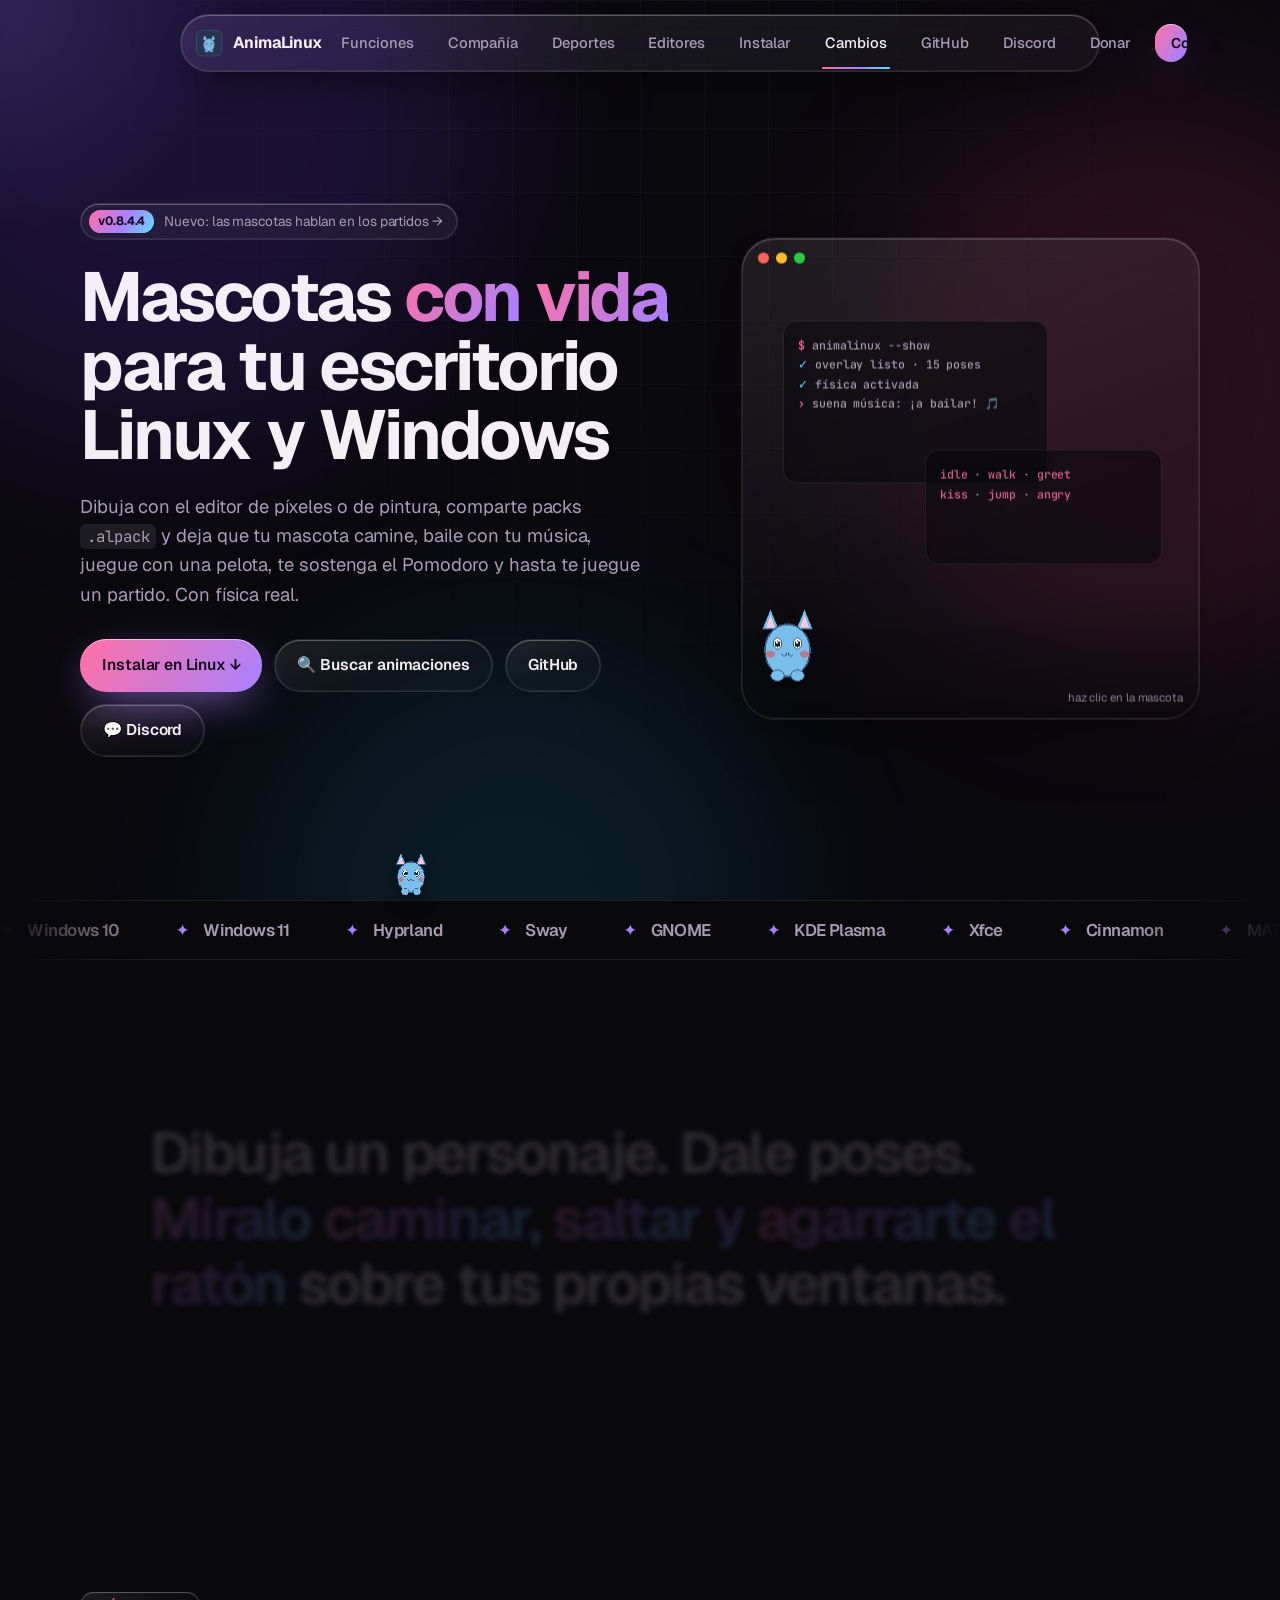
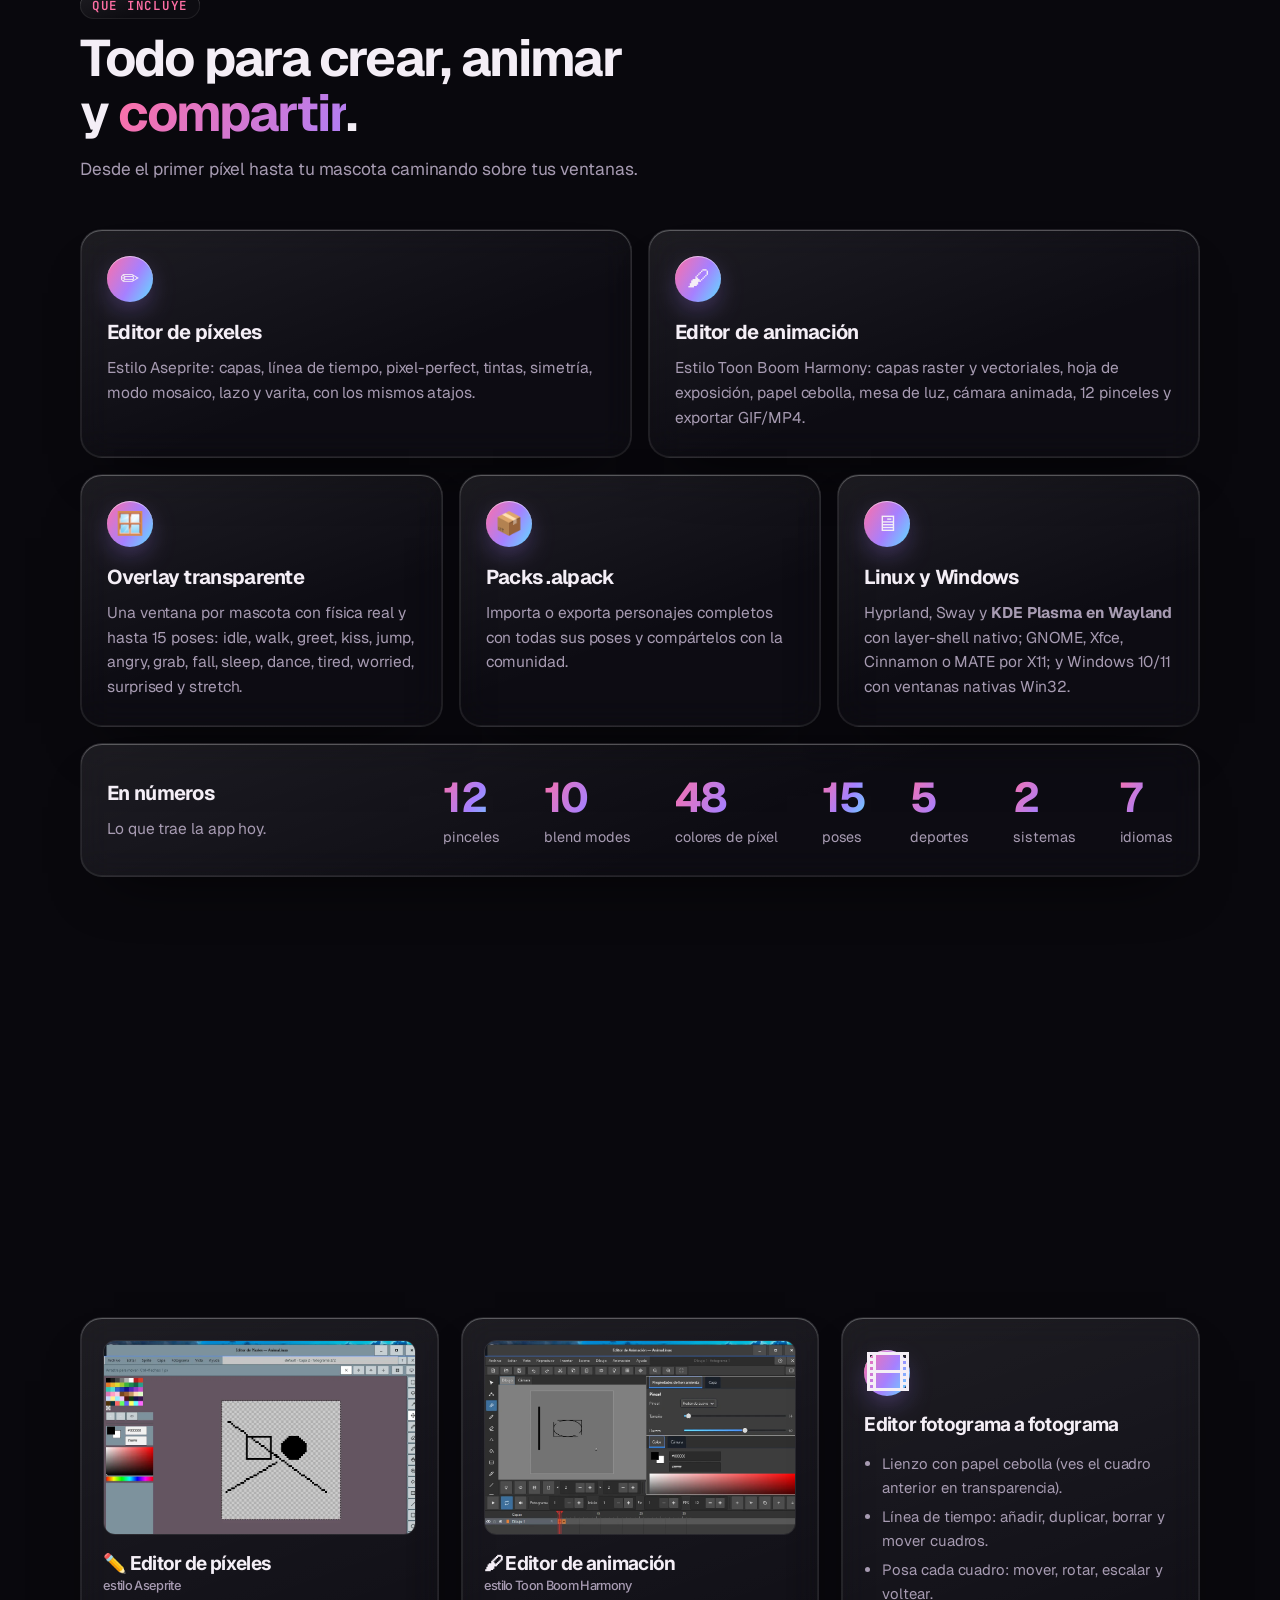
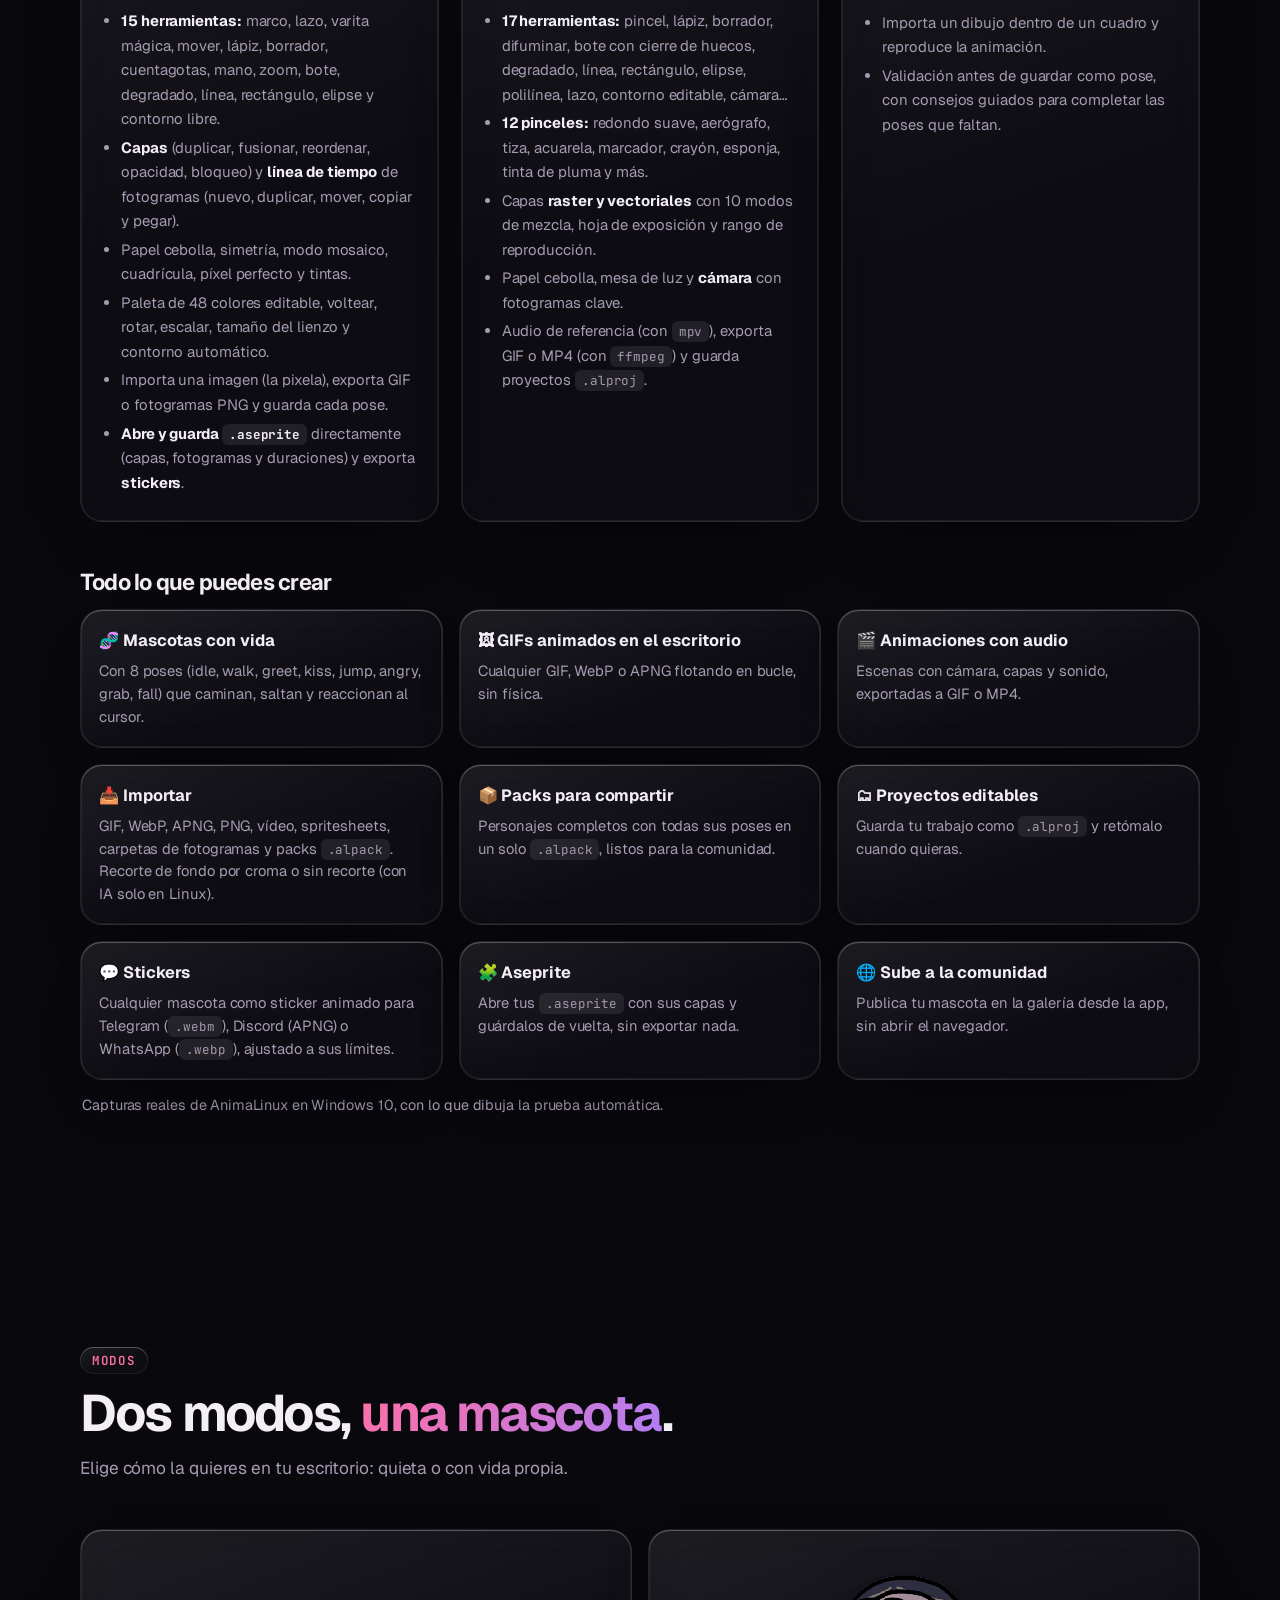
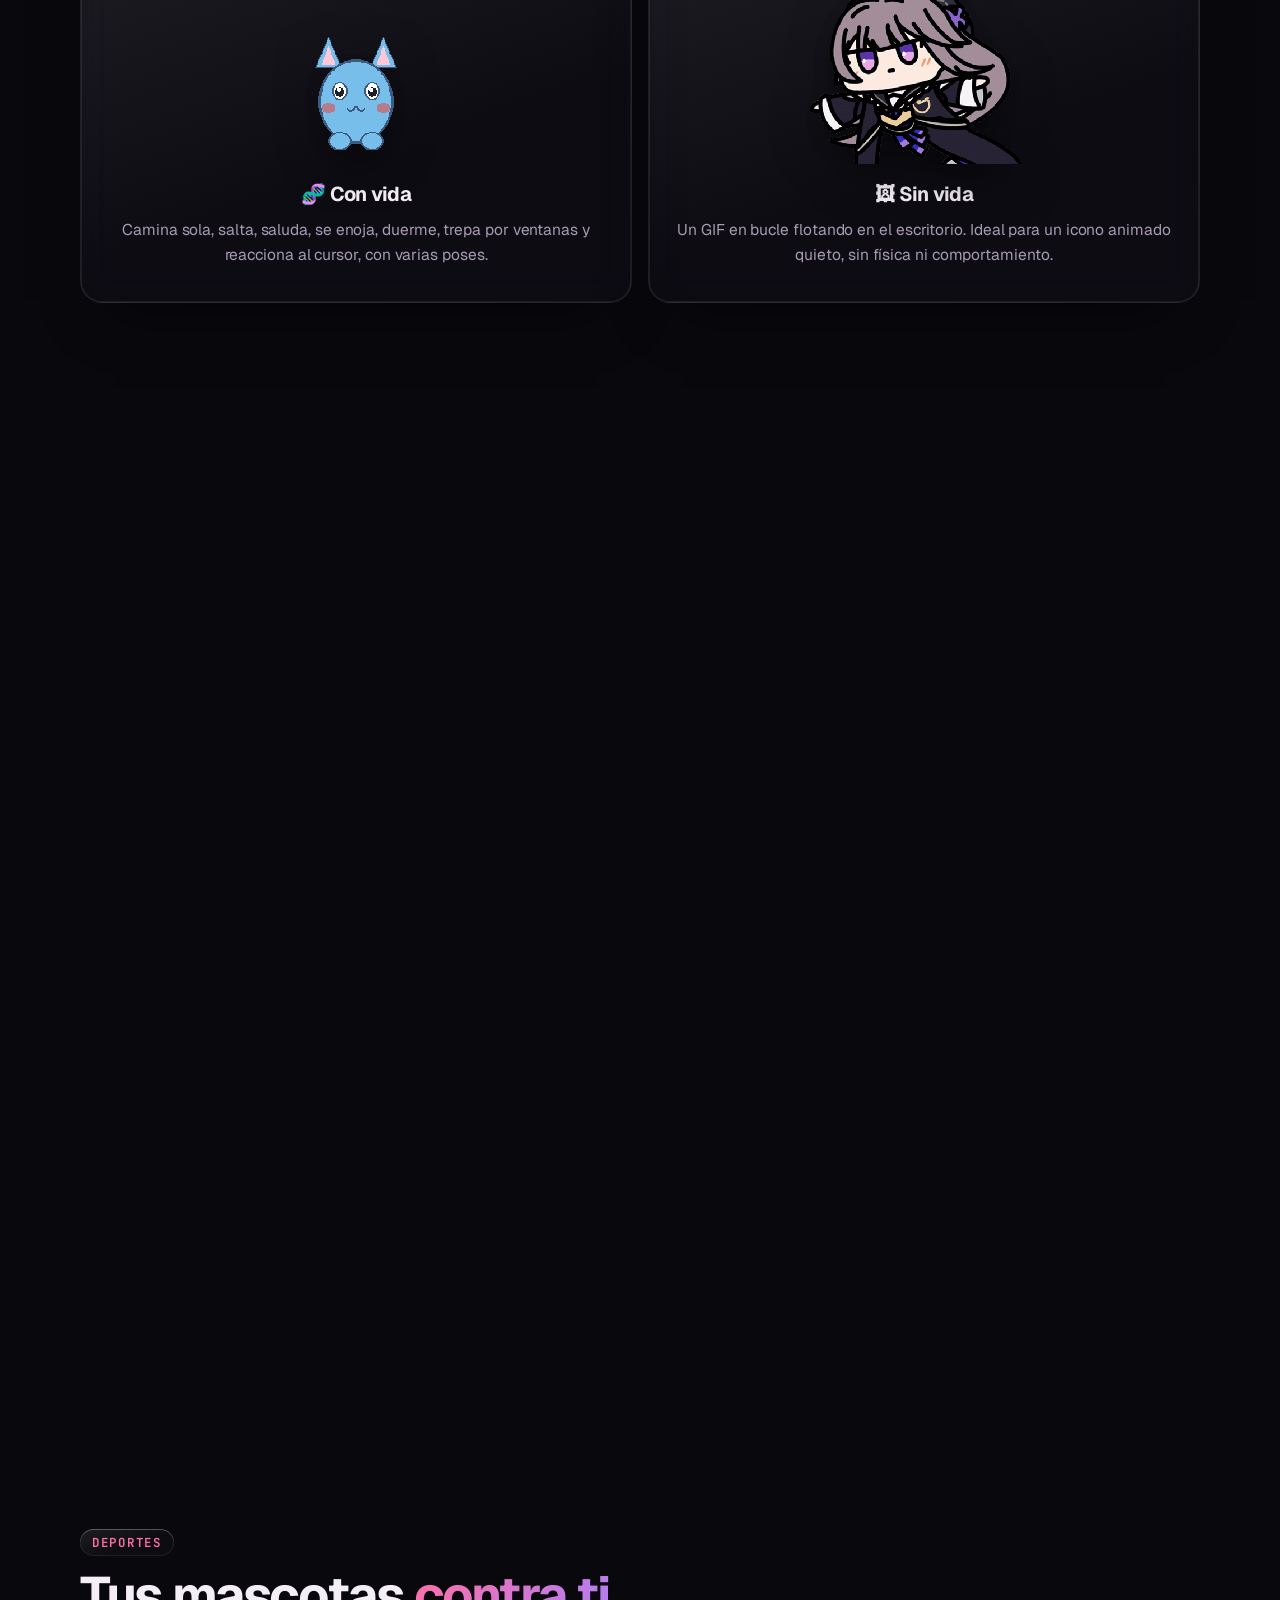
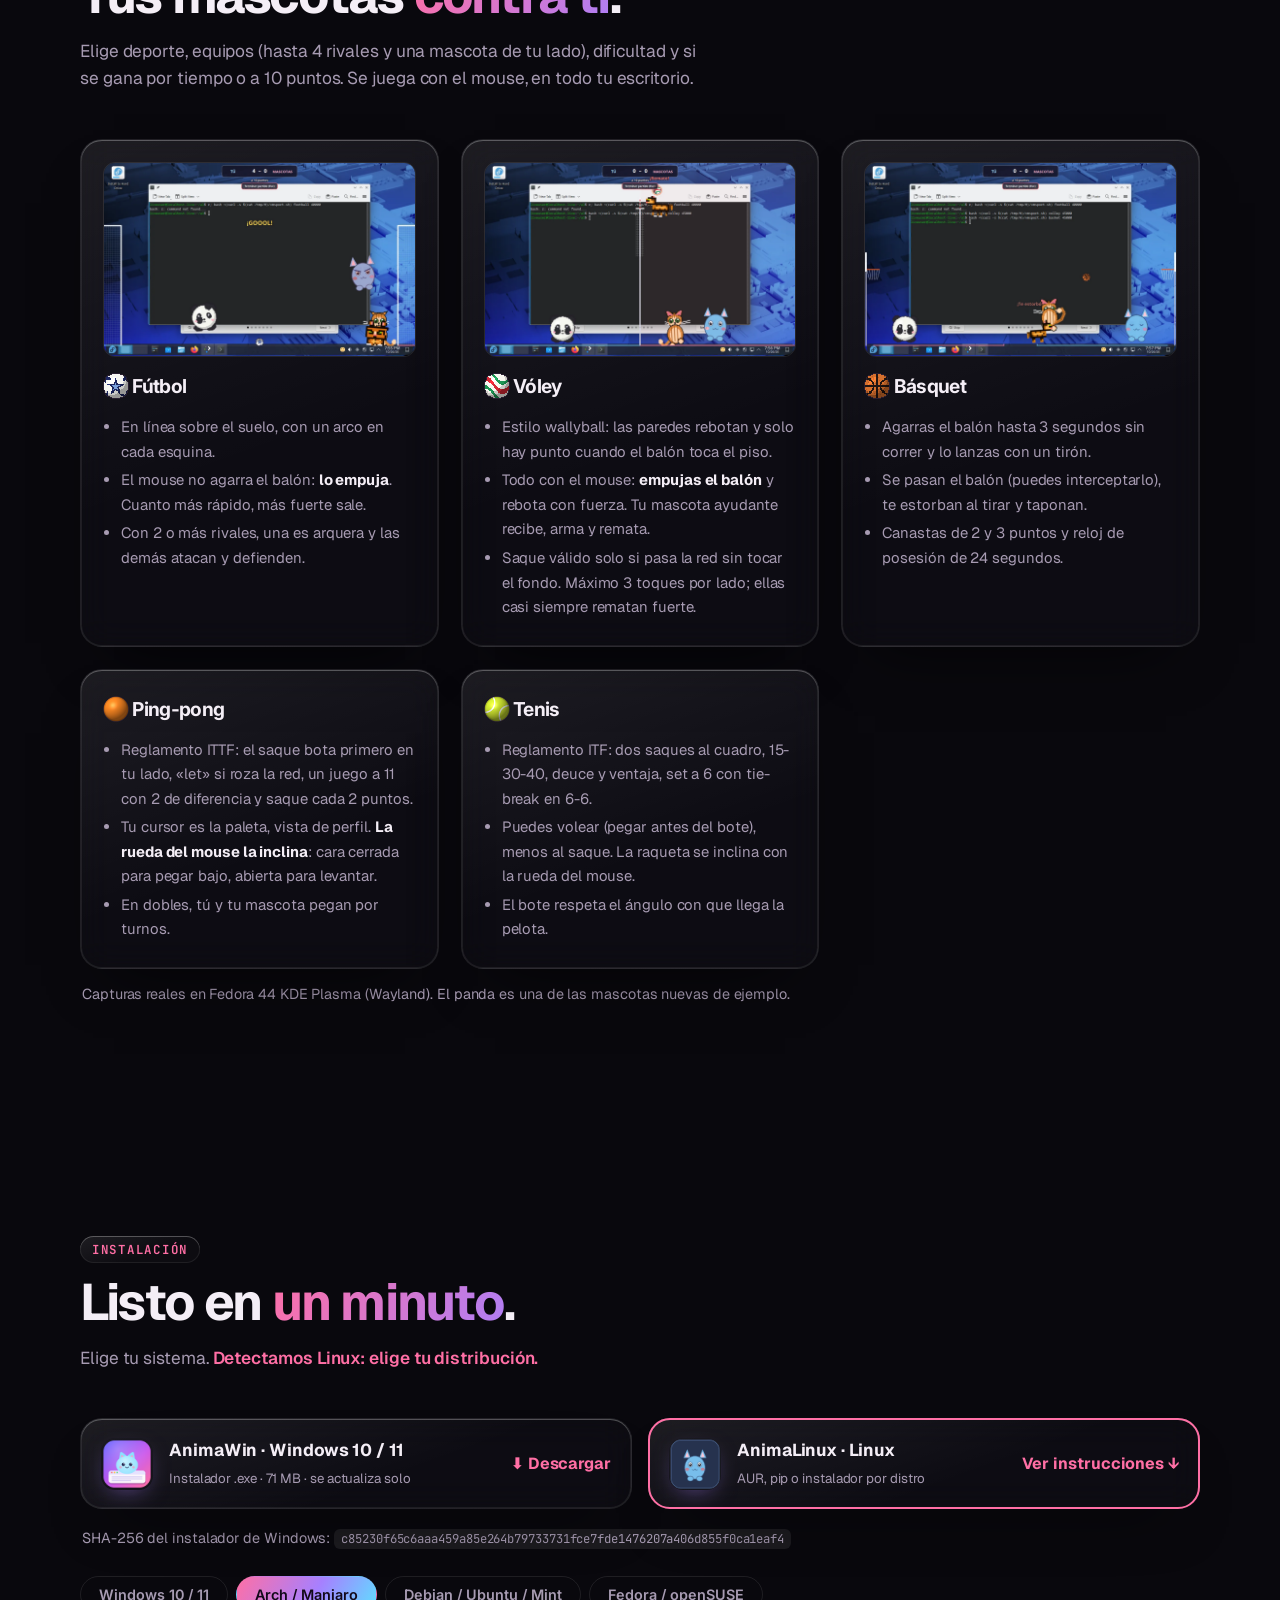
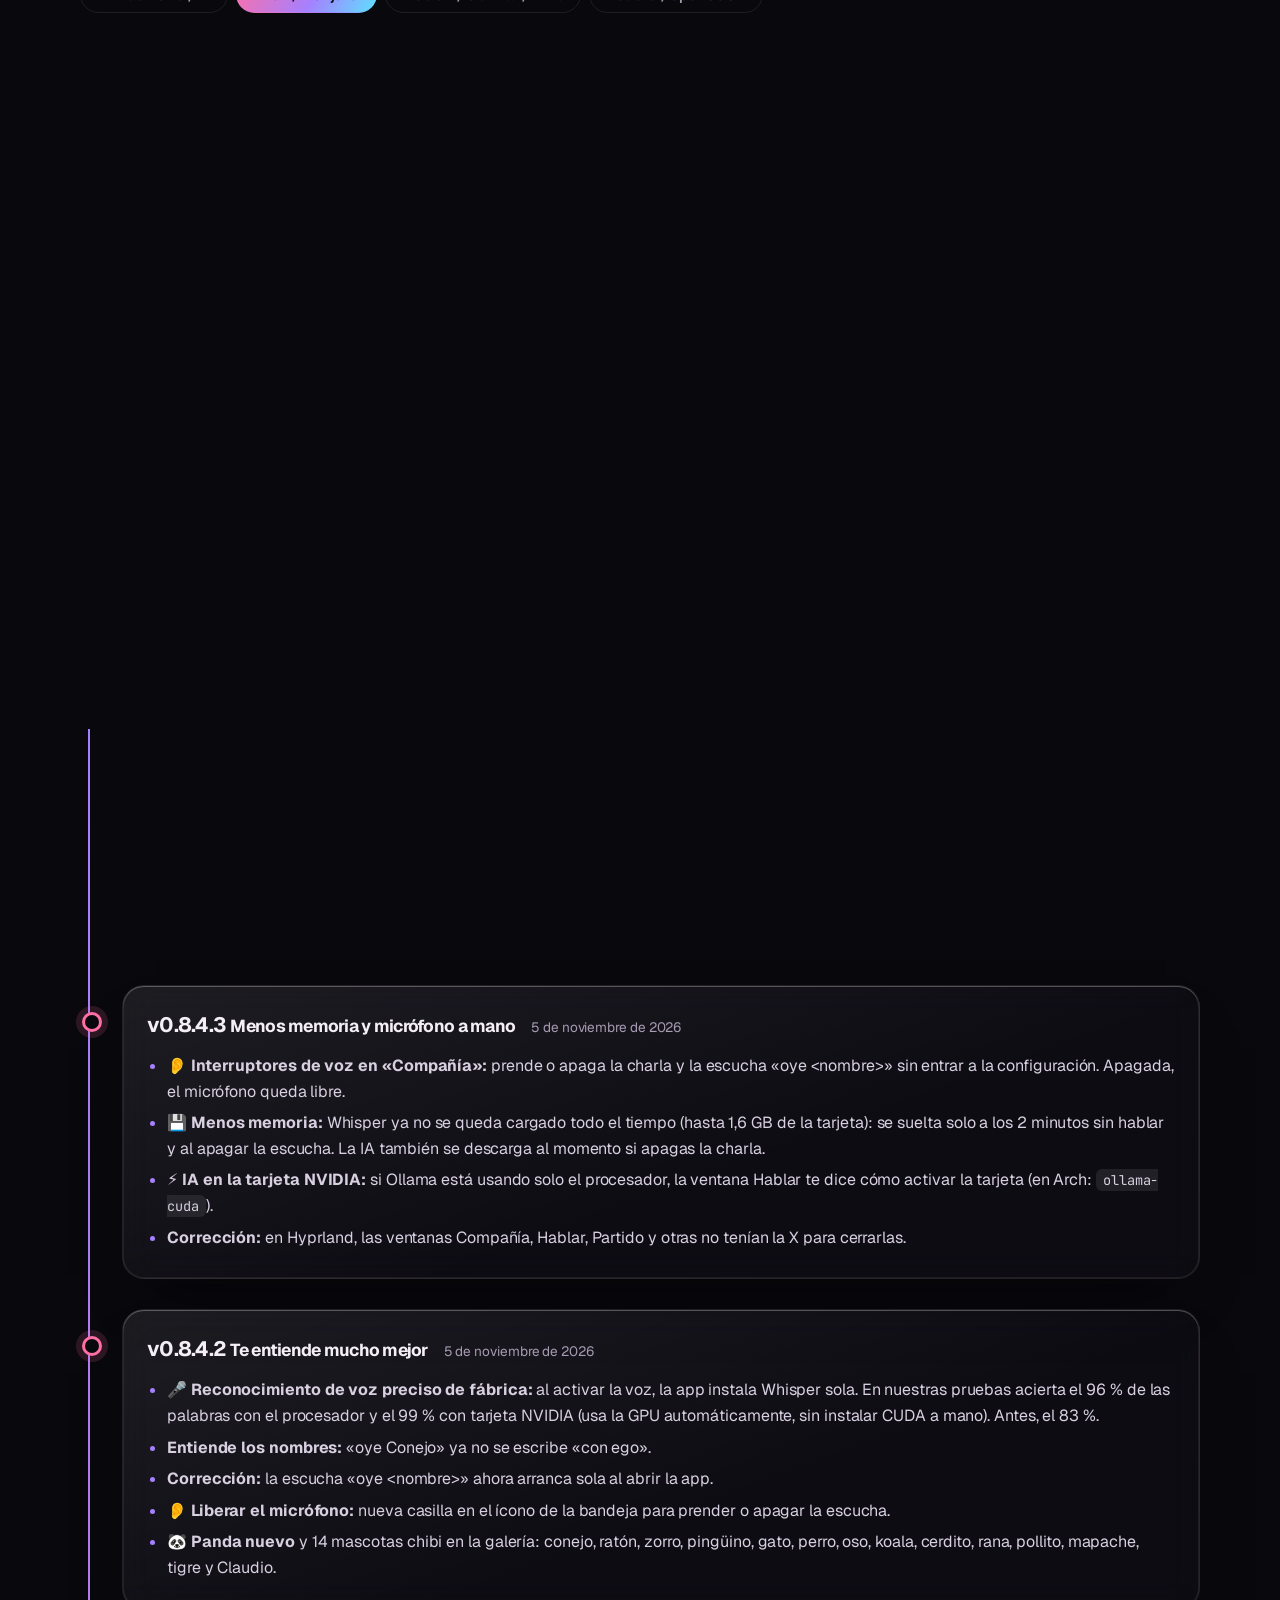
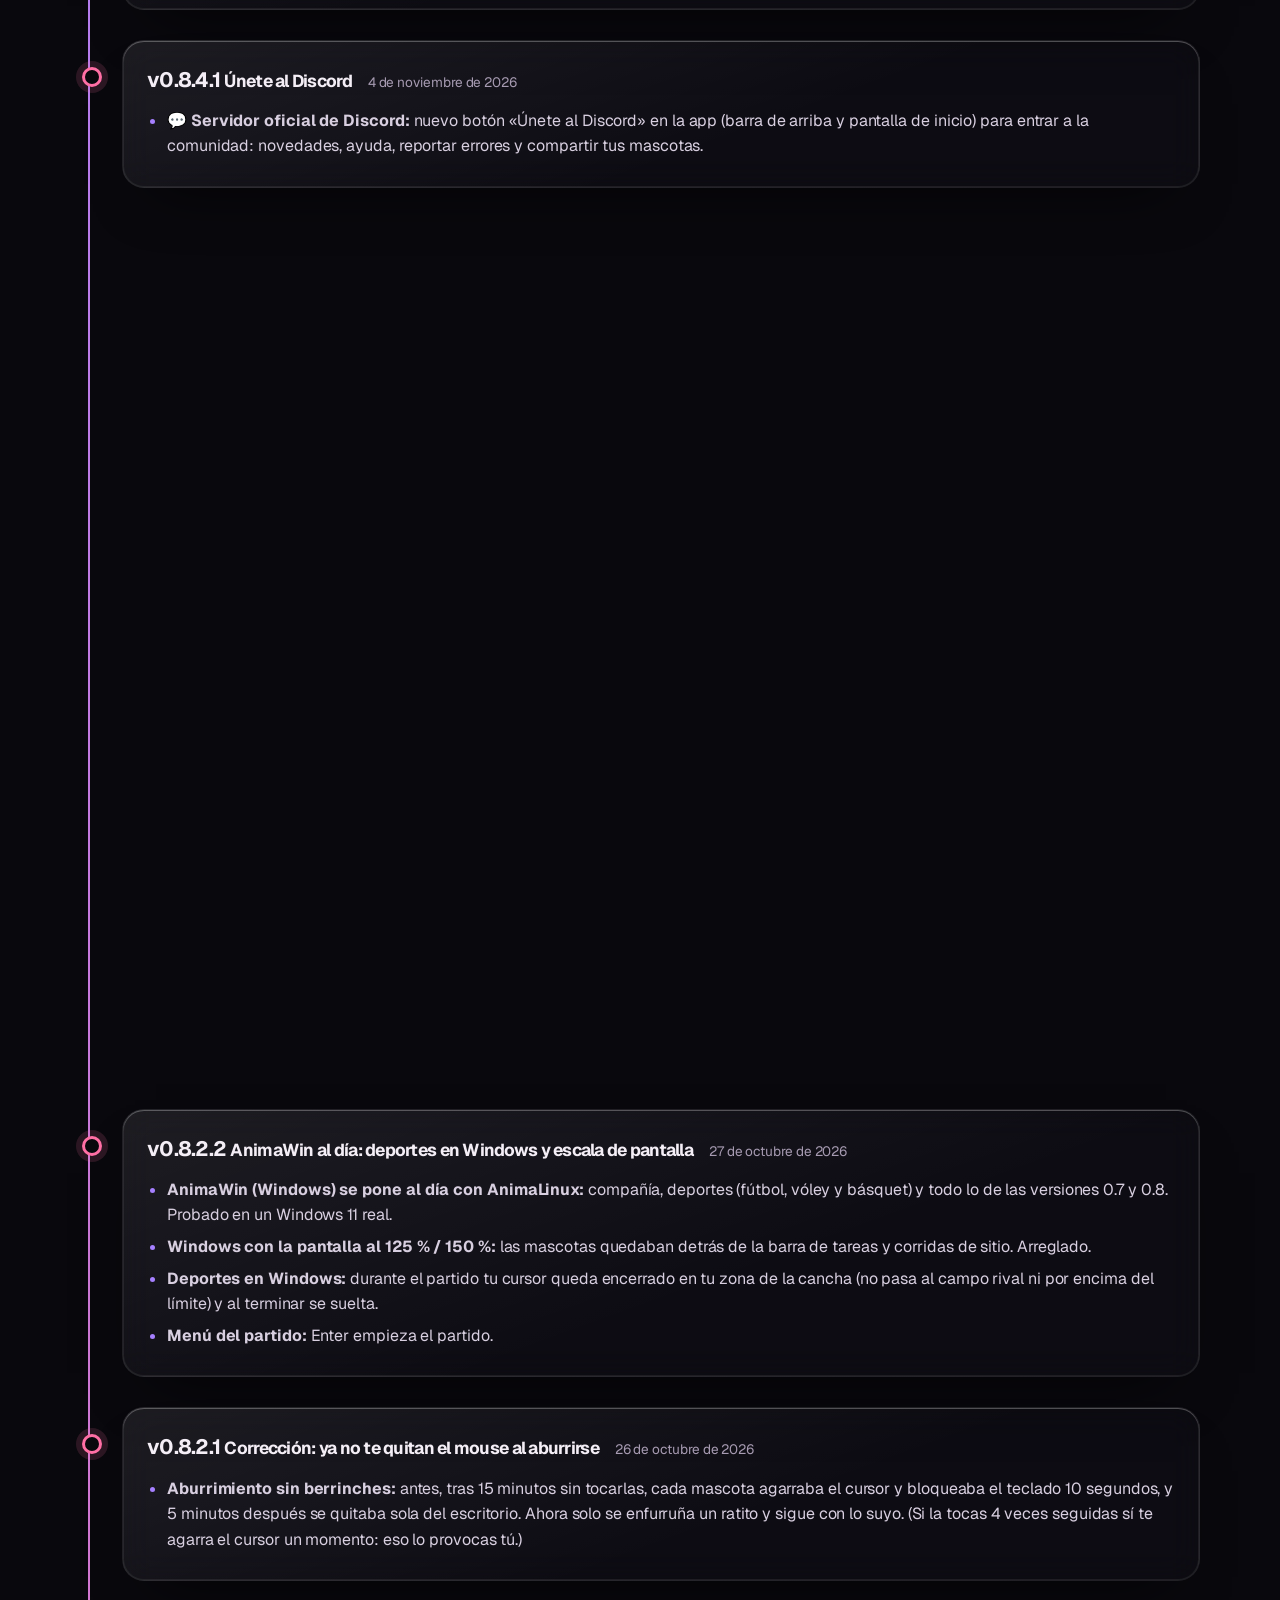
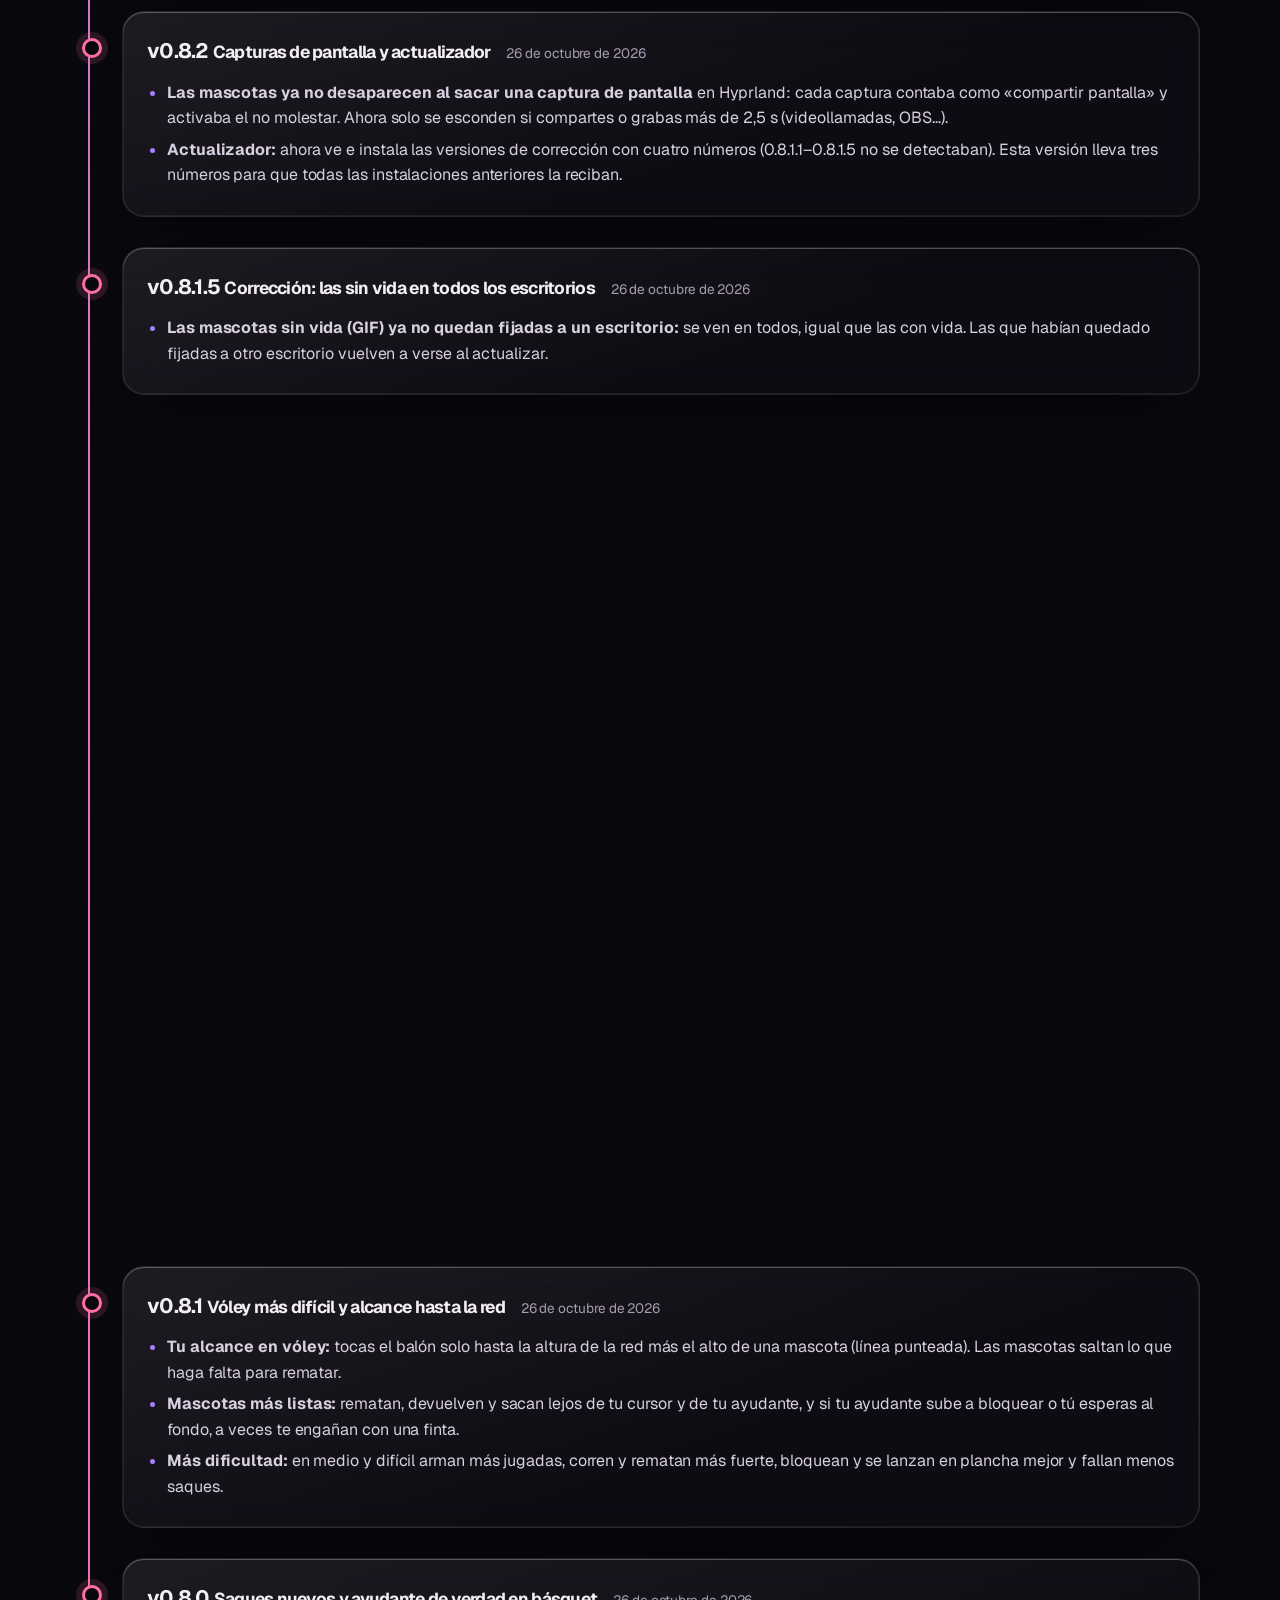
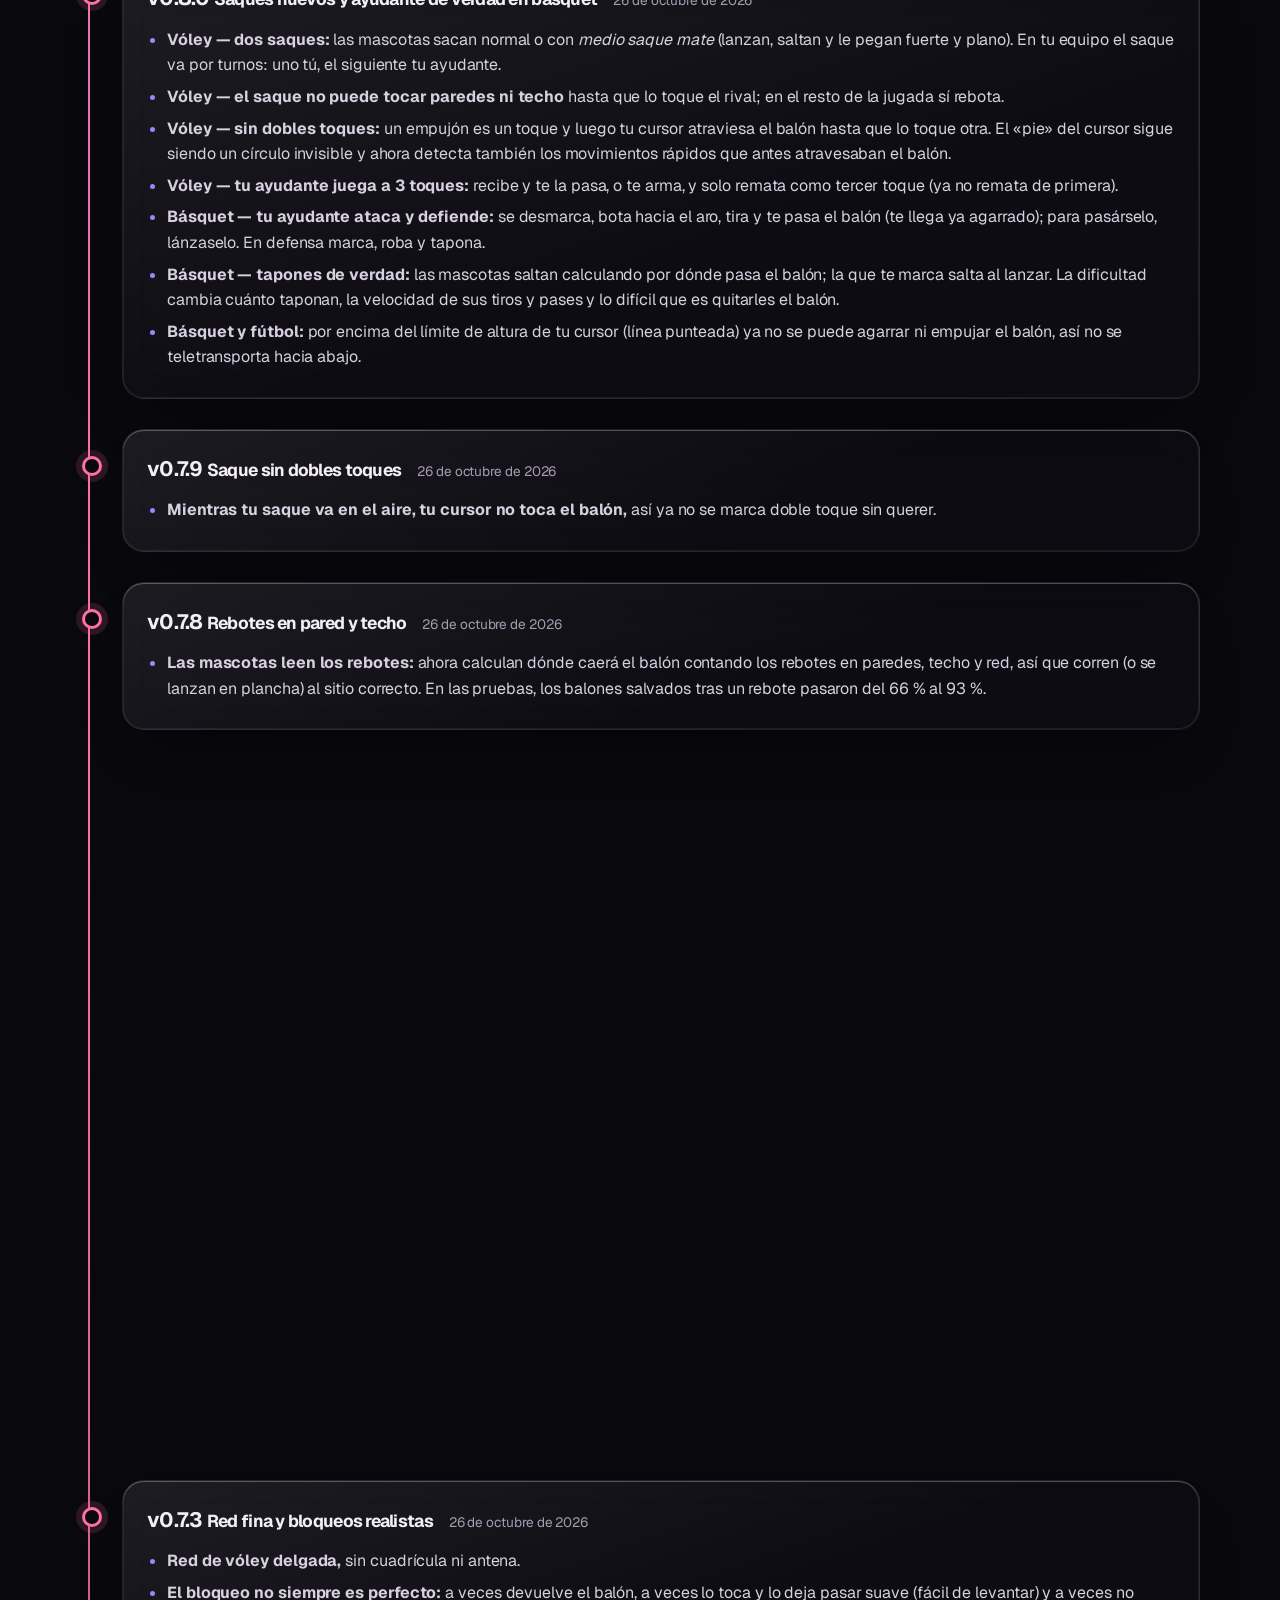
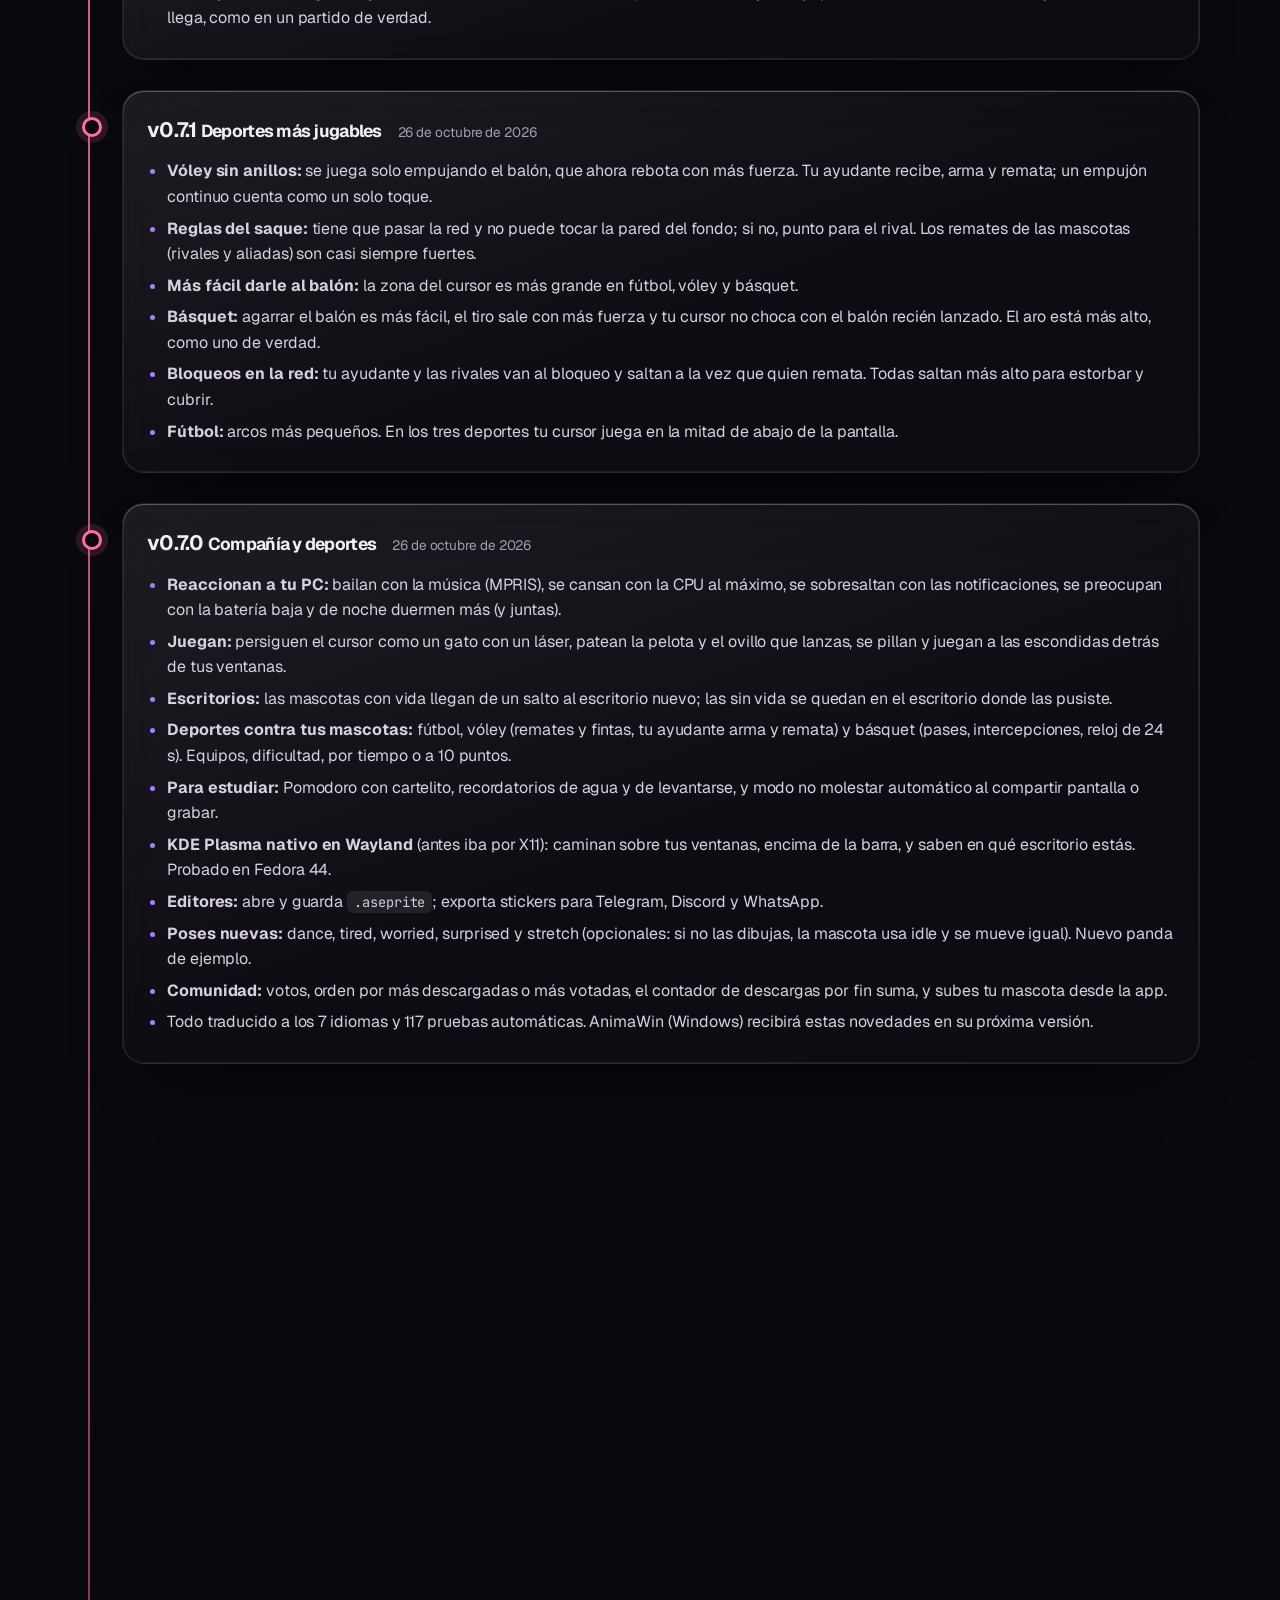
==== commit bb5f73de: "AnimaLinux 0.8.4.4: las mascotas hablan en los partidos y botón «Hablar» en la cabecera - Deportes: " ====
--- a/website/landing/public/index.html
+++ b/website/landing/public/index.html
@@ -37,7 +37,7 @@
 <section class="hero">
   <div class="wrap g" data-hero>
     <div>
-      <a class="pill" href="#cambios"><b>v0.8.4.3</b> Nuevo: apaga el micrófono desde Compañía →</a>
+      <a class="pill" href="#cambios"><b>v0.8.4.4</b> Nuevo: las mascotas hablan en los partidos →</a>
       <h1 data-words>Mascotas <span class="grad">con vida</span> para tu escritorio Linux y Windows</h1>
       <p class="sub">Dibuja con el editor de píxeles o de pintura, comparte packs <code>.alpack</code> y deja que tu mascota camine, baile con tu música, juegue con una pelota, te sostenga el Pomodoro y hasta te juegue un partido. Con física real.</p>
       <div class="acts">
@@ -301,8 +301,16 @@
 <section id="cambios"><div class="wrap">
   <p class="eyebrow rv">Historial</p>
   <h2 class="rv">Cambios <span class="grad">recientes</span>.</h2>
-  <p class="lede rv">Versión actual: <strong>0.8.4.3</strong></p>
+  <p class="lede rv">Versión actual: <strong>0.8.4.4</strong></p>
   <div class="tl">
+    <div class="changelog-item rv">
+      <h3>v0.8.4.4 <small>Partidos con más vida</small></h3>
+      <span class="date">6 de noviembre de 2026</span>
+      <ul>
+        <li><strong>💬 Las mascotas hablan en los partidos:</strong> en cada punto gritan algo en un globito: «¡Así se hace!», «¡Genial!» cuando anotan; «¡Qué malo!», «¡Abusivo!», «¡Tramposo!» cuando les anotas; «¡Sí, sí, sí! ¡Remontada!» cuando te están alcanzando, y mucho más. Unas 80 frases según cómo va el marcador, con algunas propias de cada deporte, y no repiten.</li>
+        <li><strong>🗣 Botón «Hablar» en la ventana principal:</strong> un clic apaga el modo hablar con las mascotas (micrófono libre, la IA sale de la memoria) y otro clic lo vuelve a prender.</li>
+      </ul>
+    </div>
     <div class="changelog-item rv">
       <h3>v0.8.4.3 <small>Menos memoria y micrófono a mano</small></h3>
       <span class="date">5 de noviembre de 2026</span>
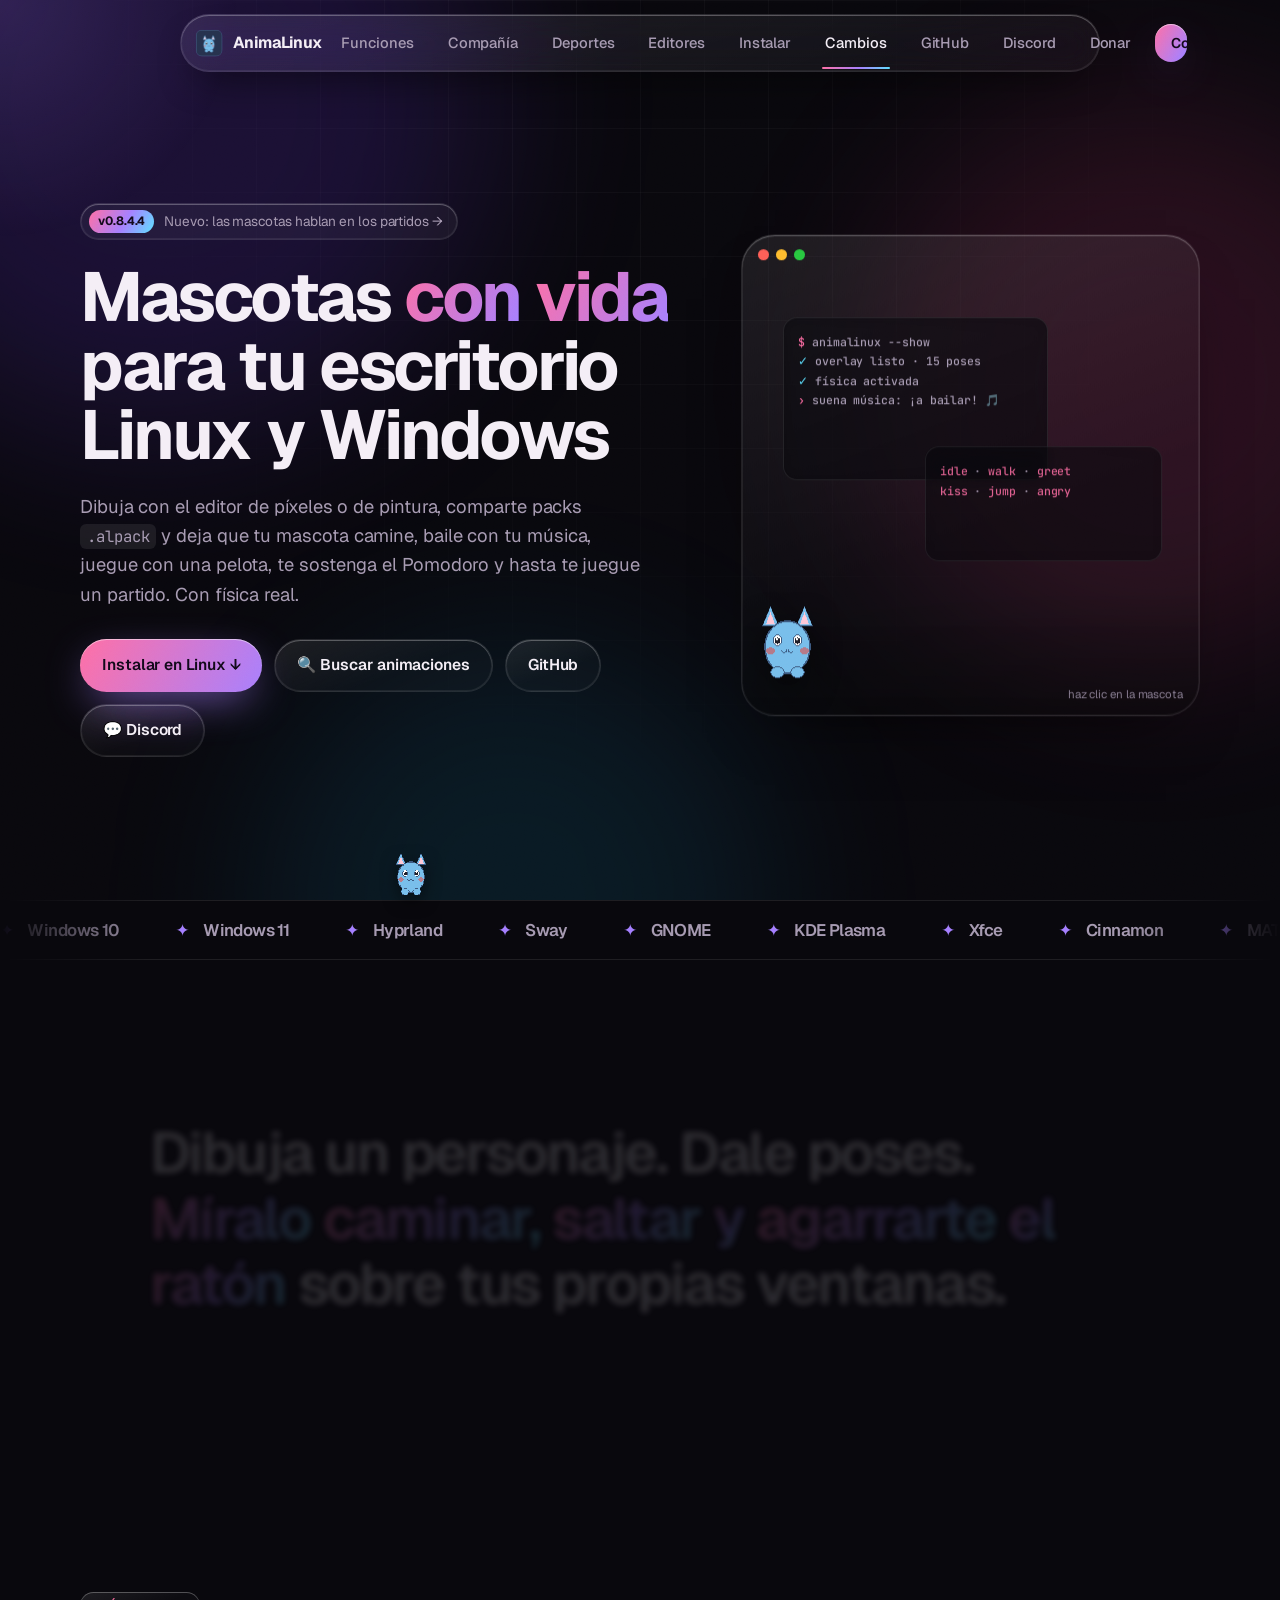
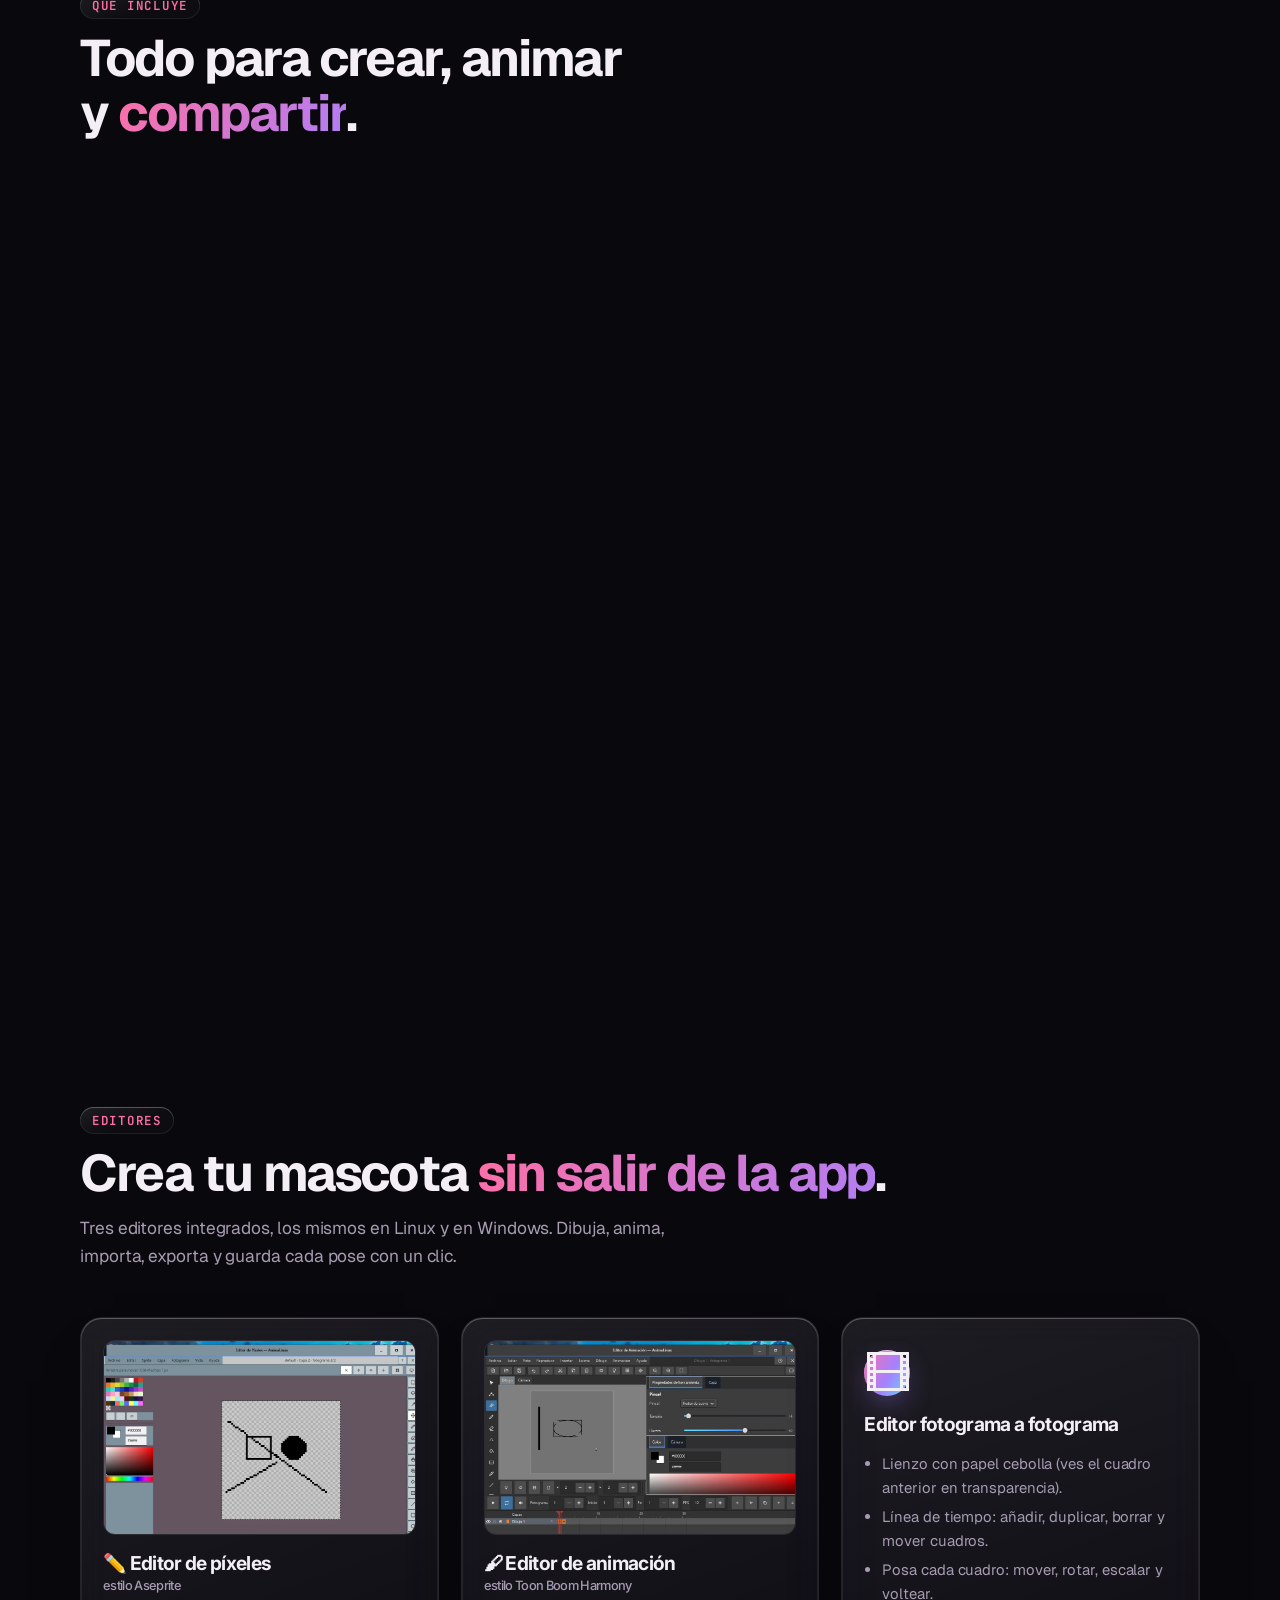
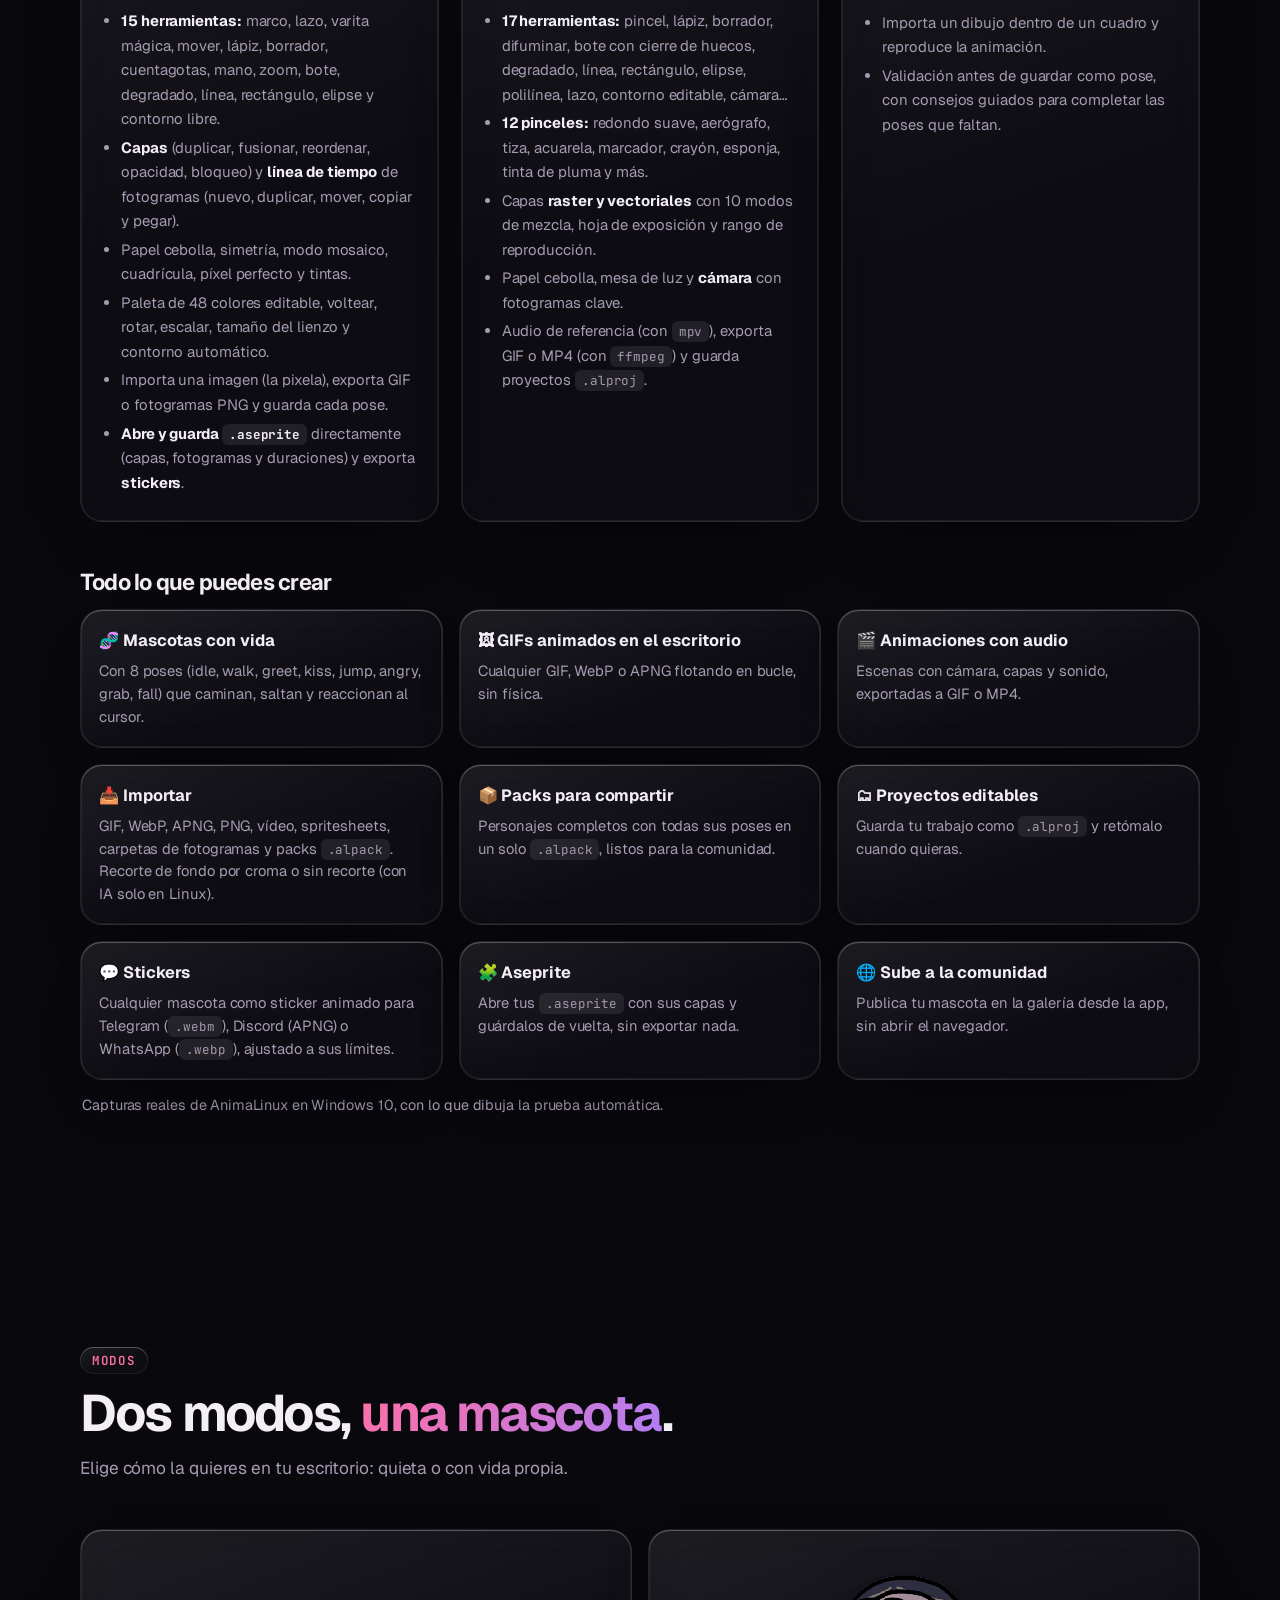
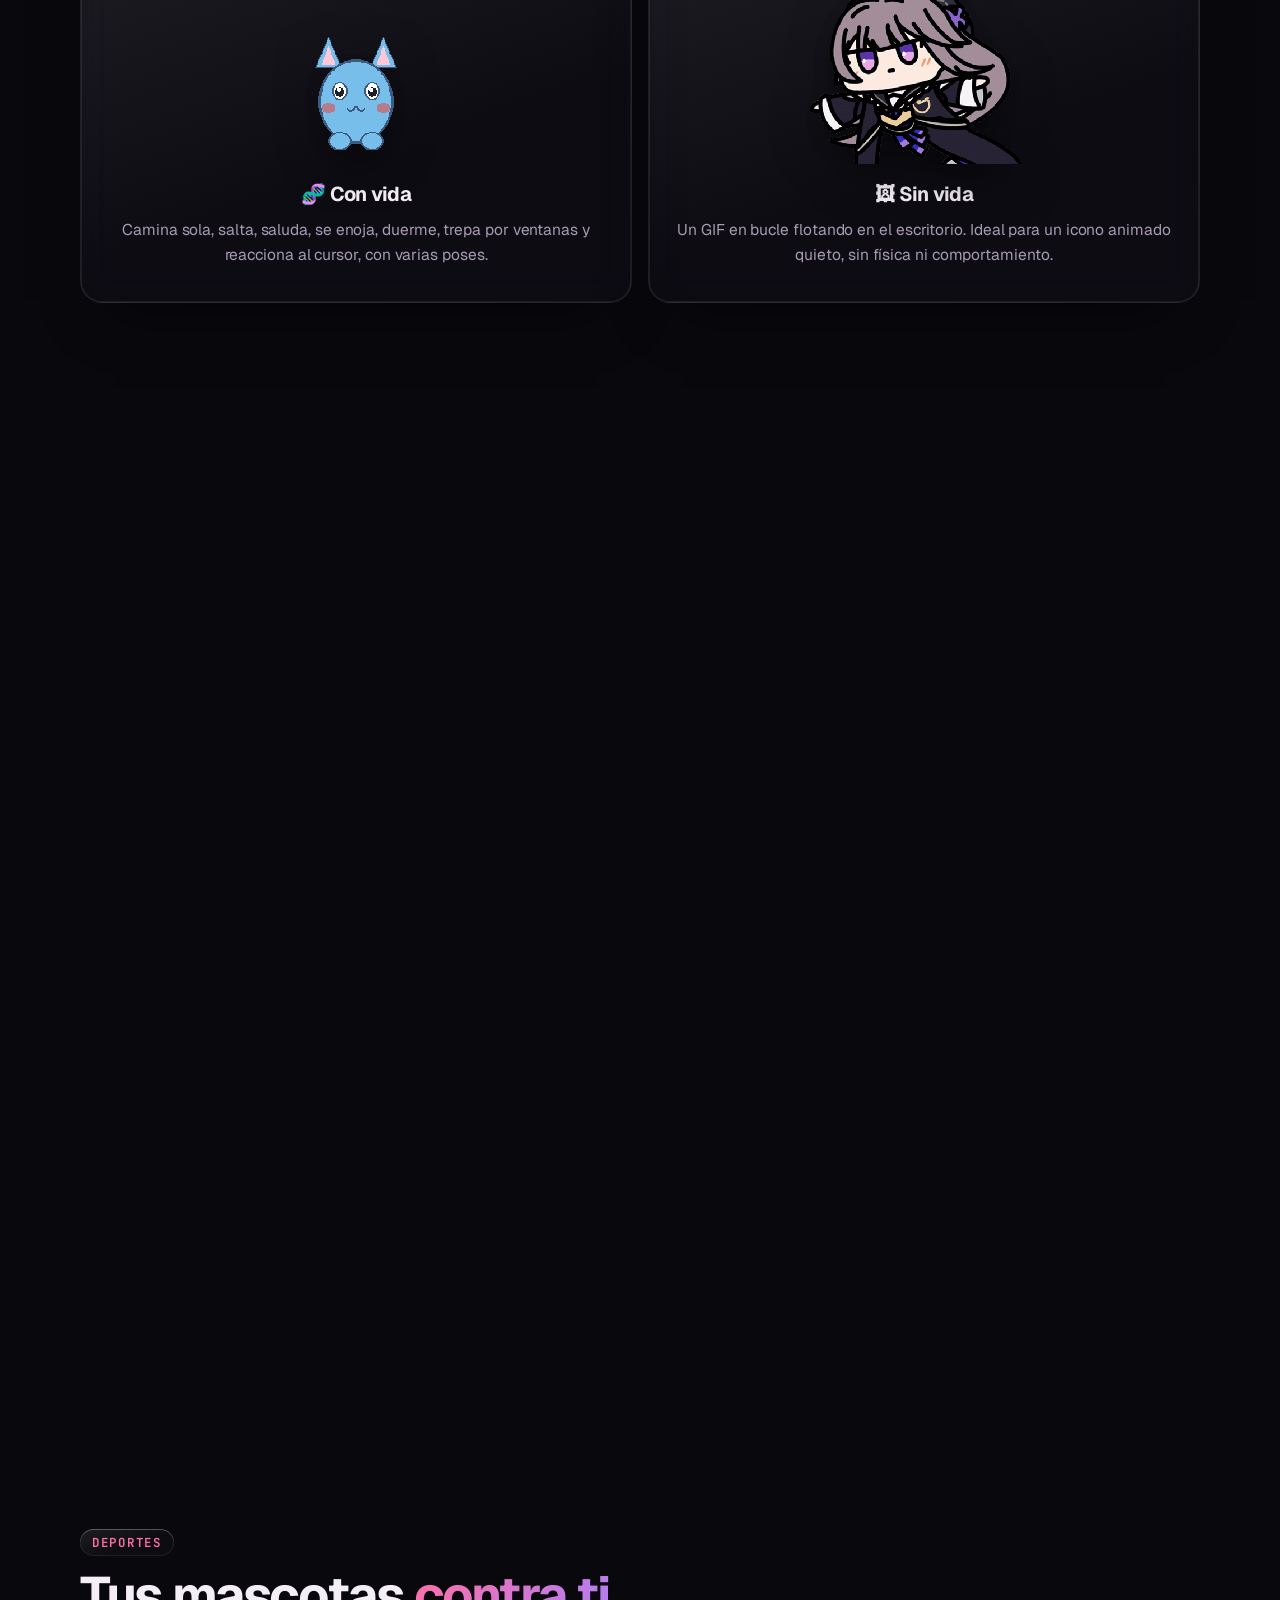
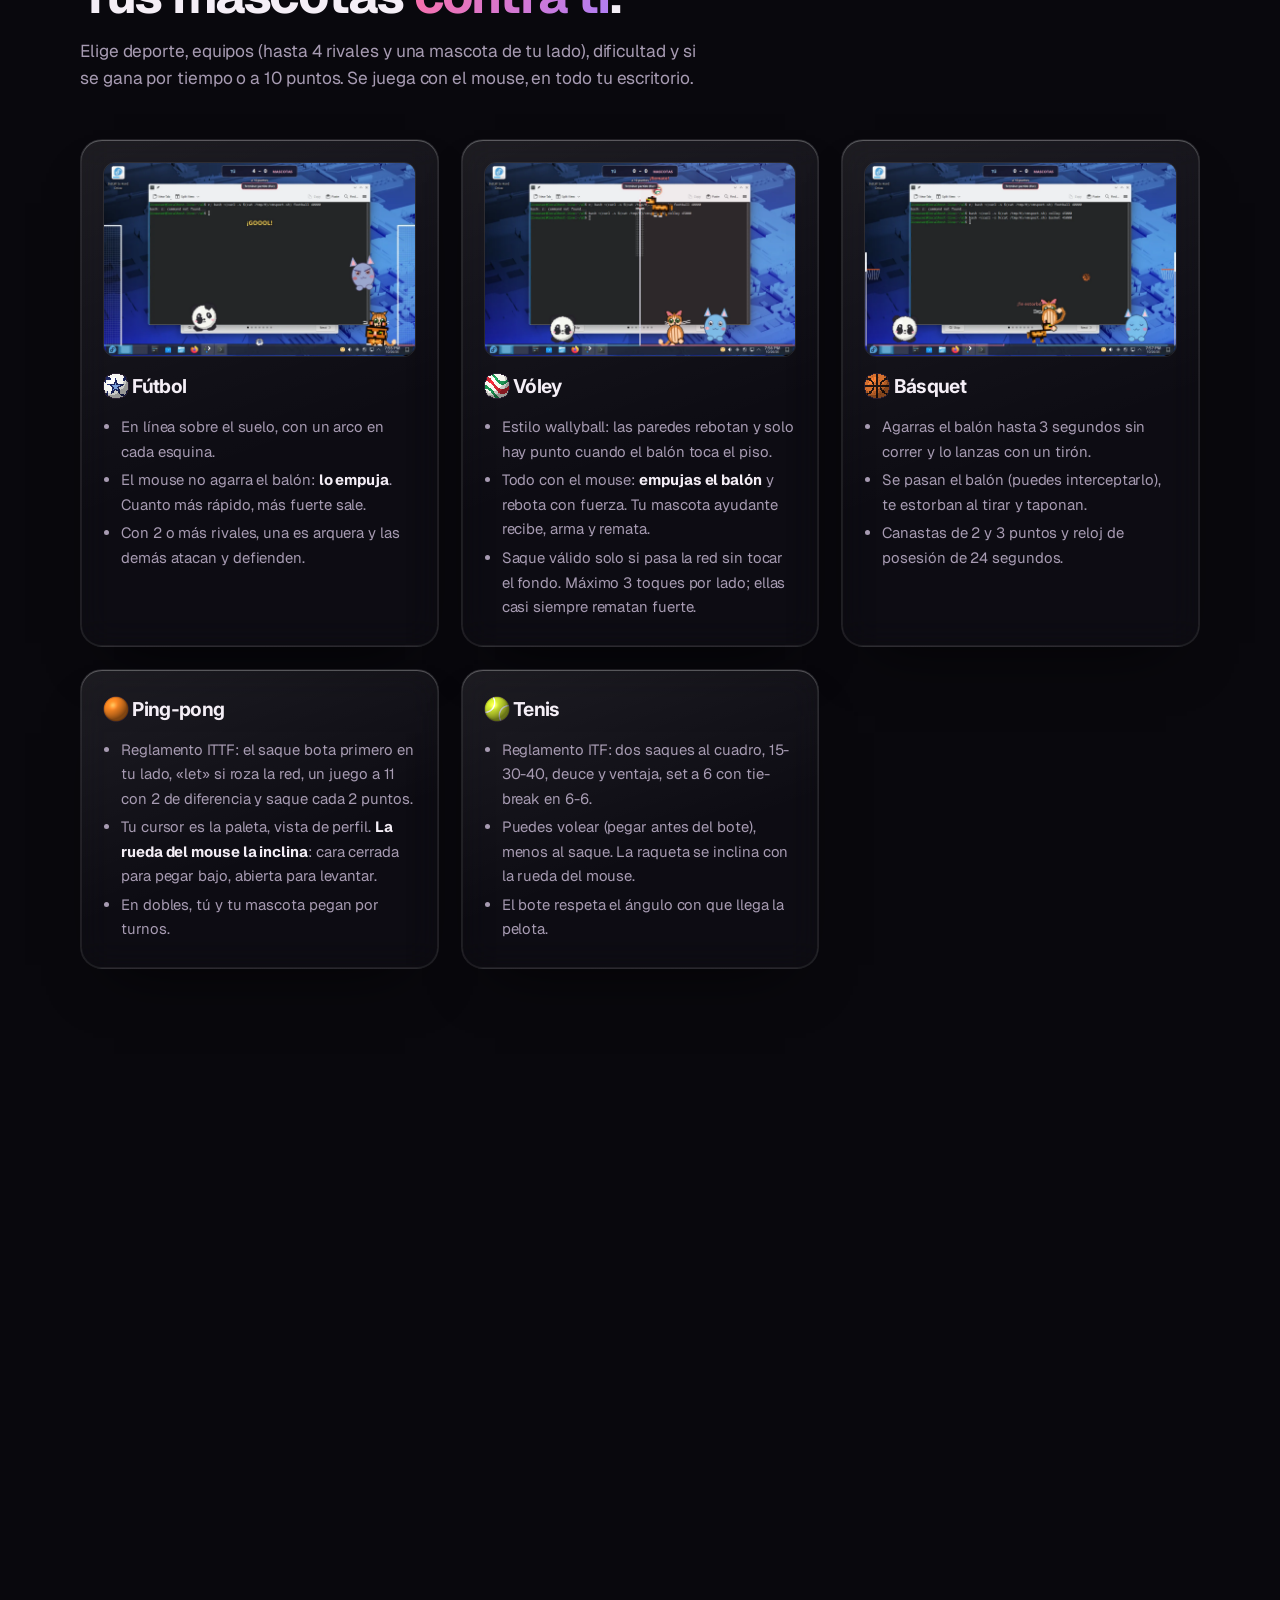
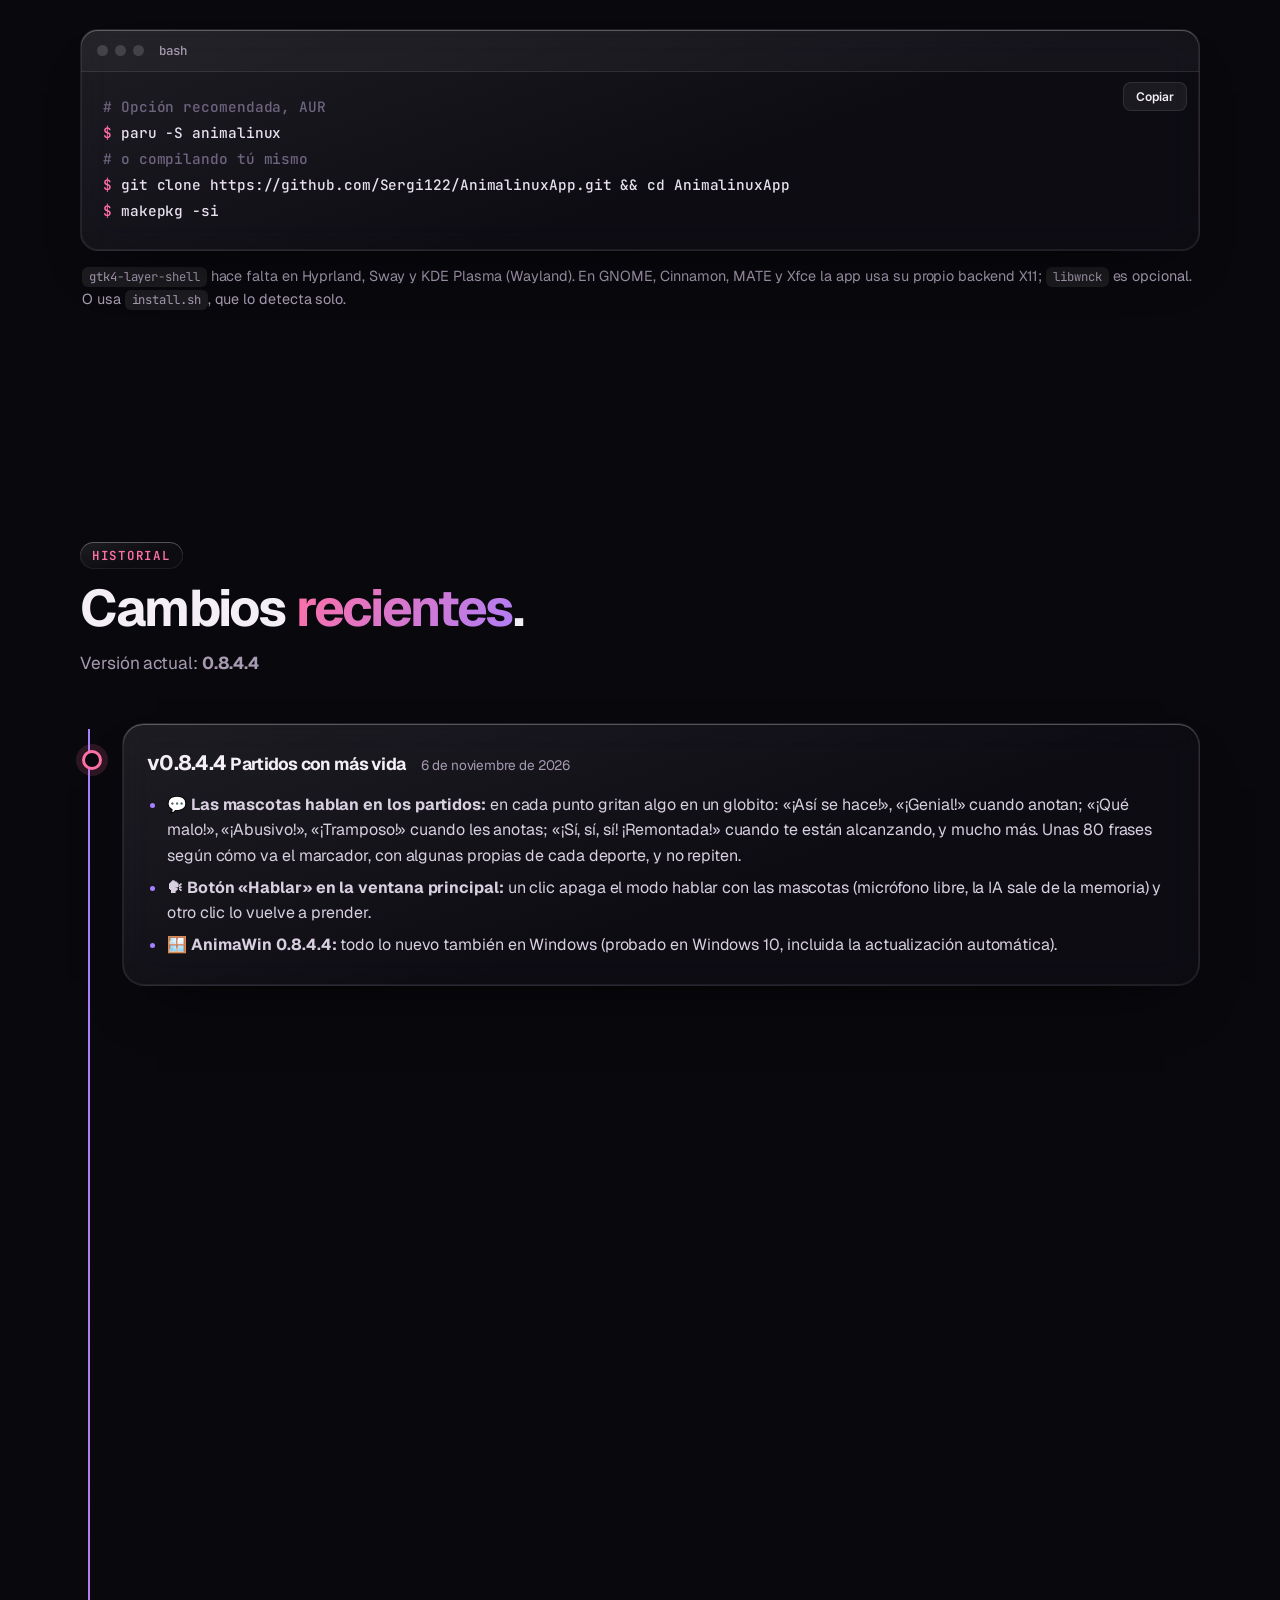
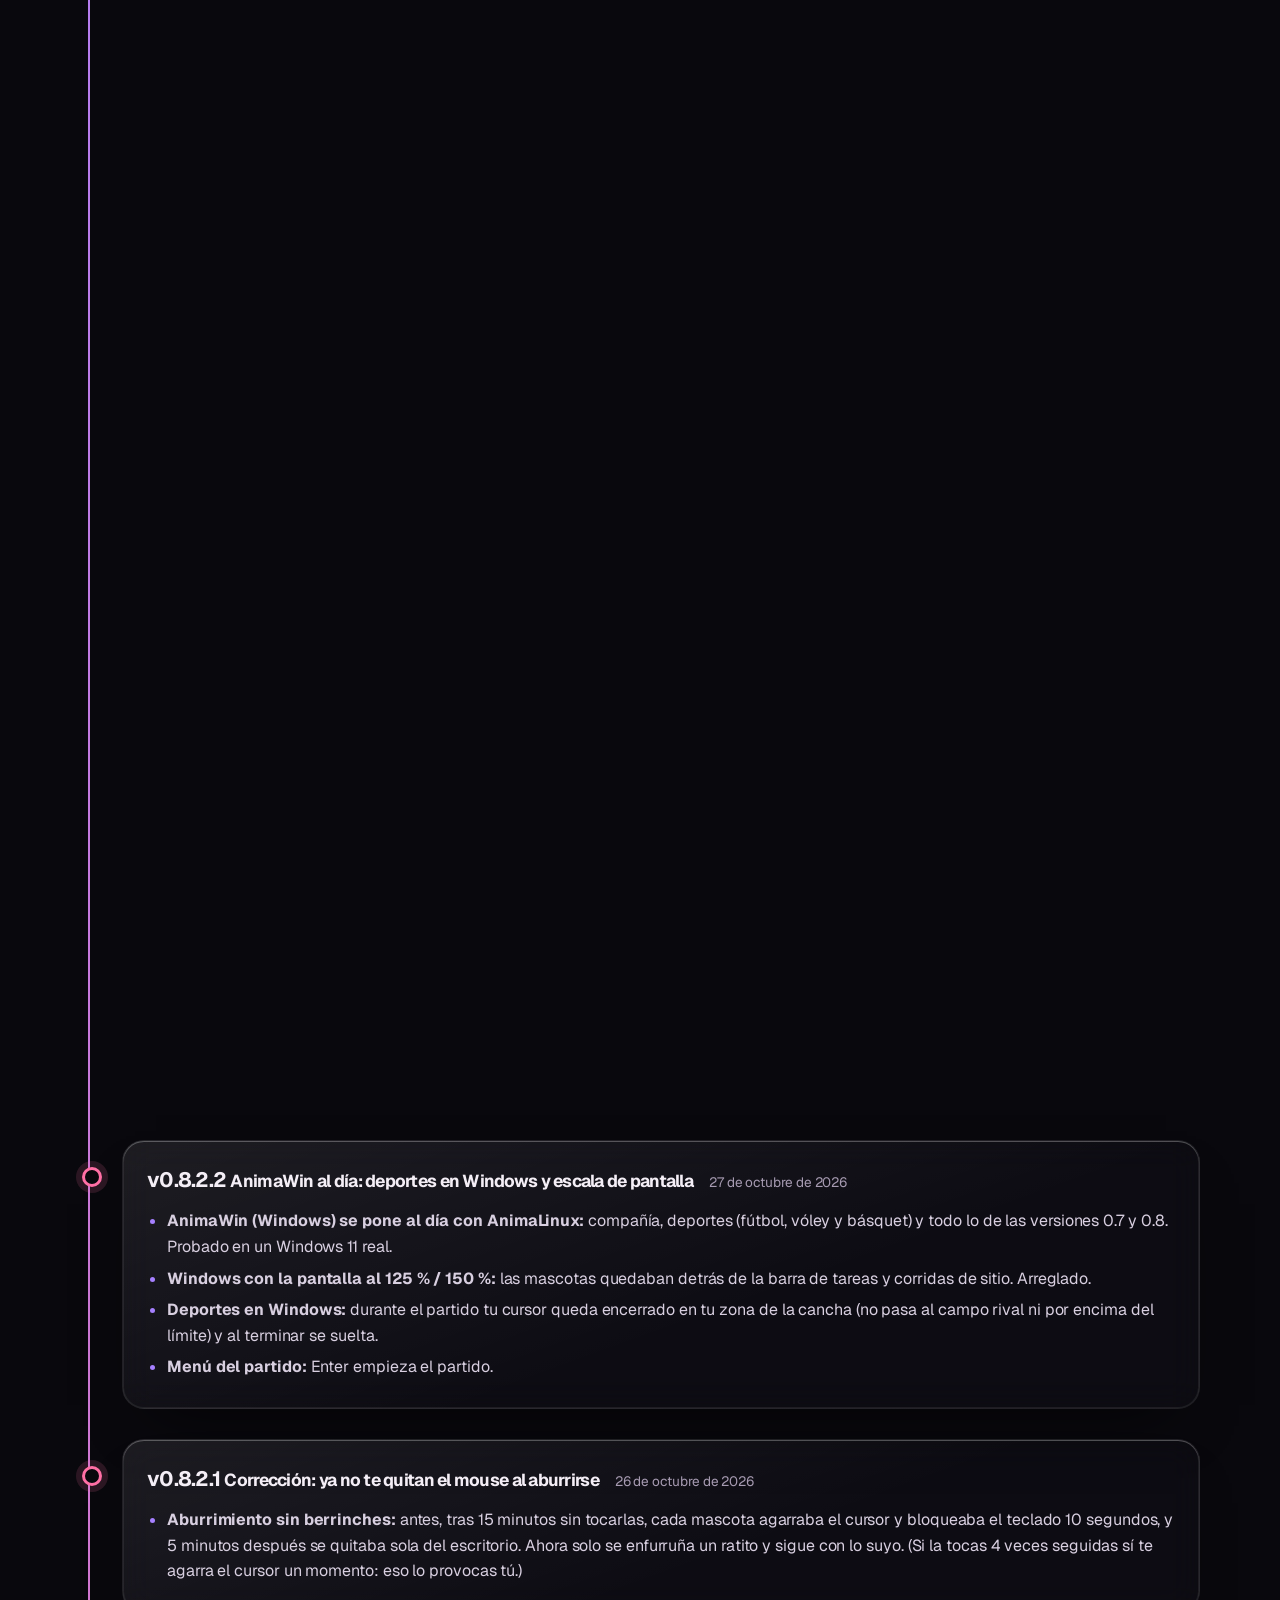
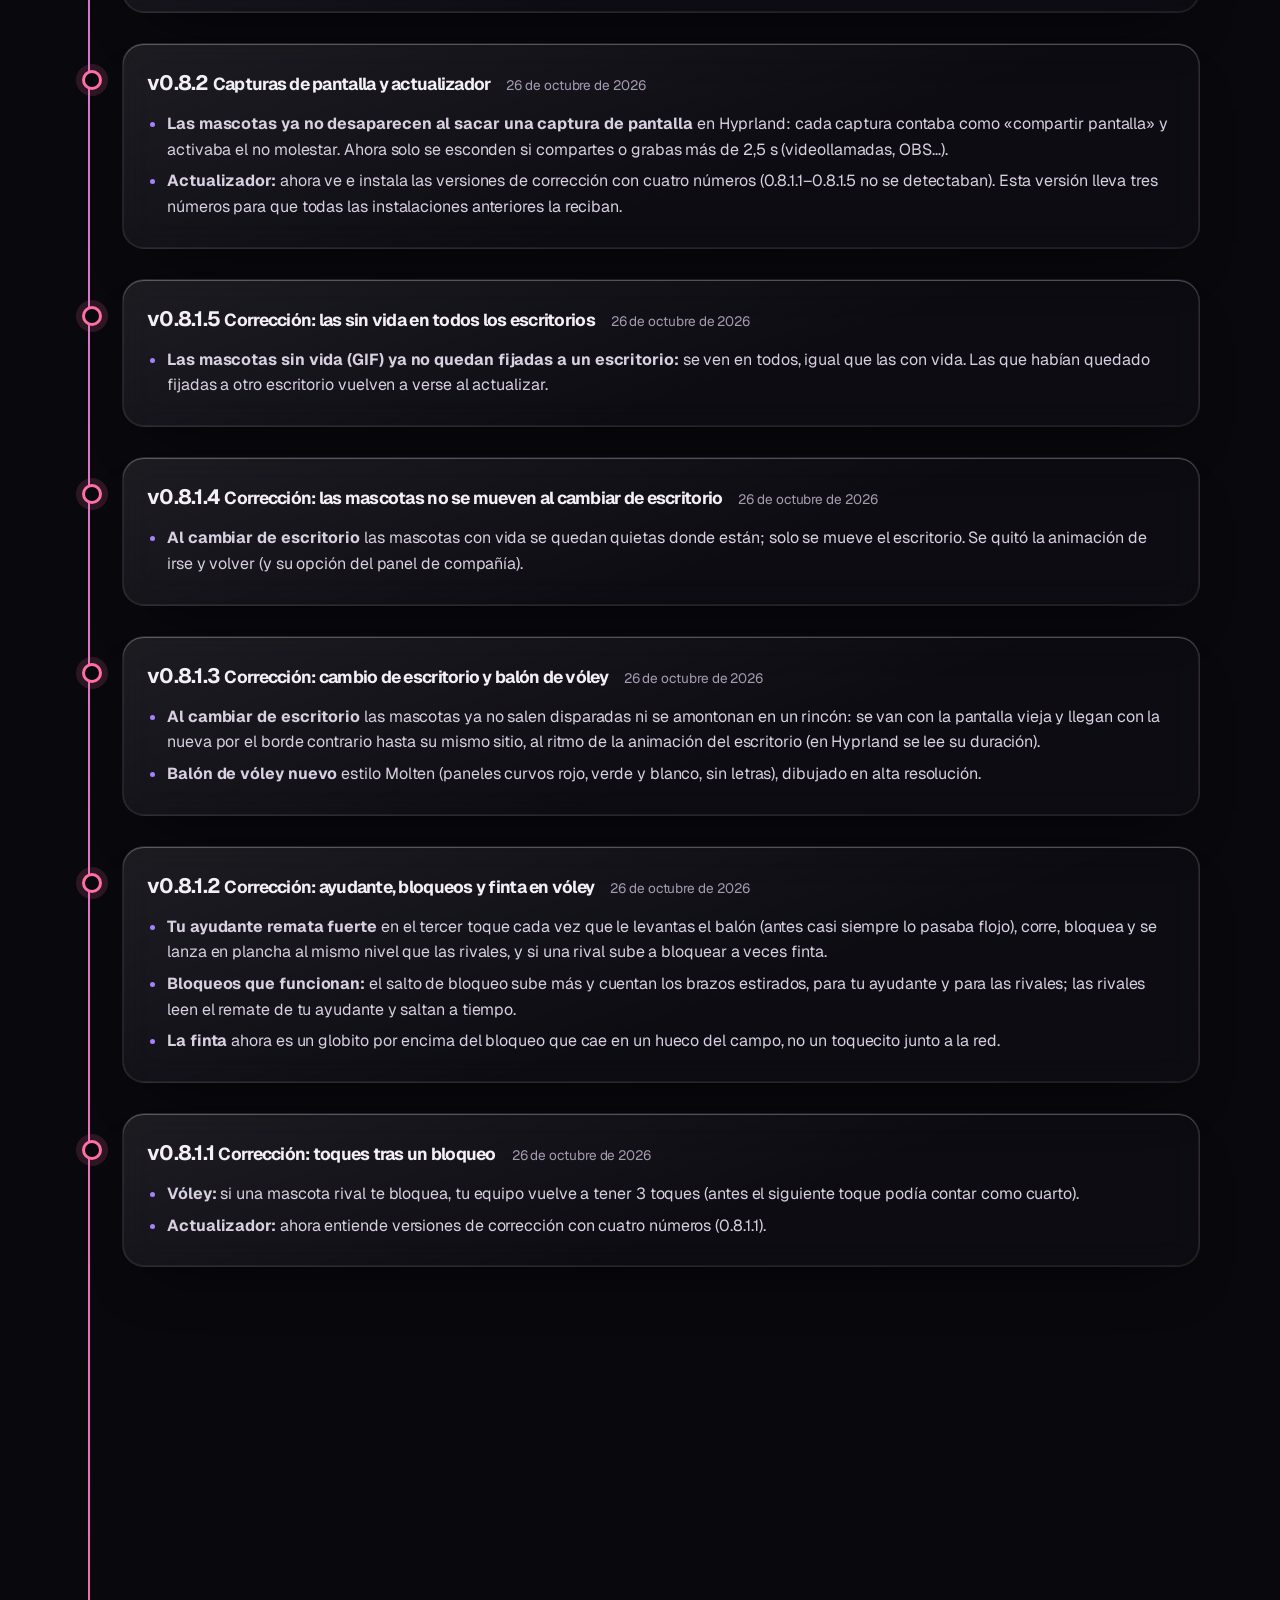
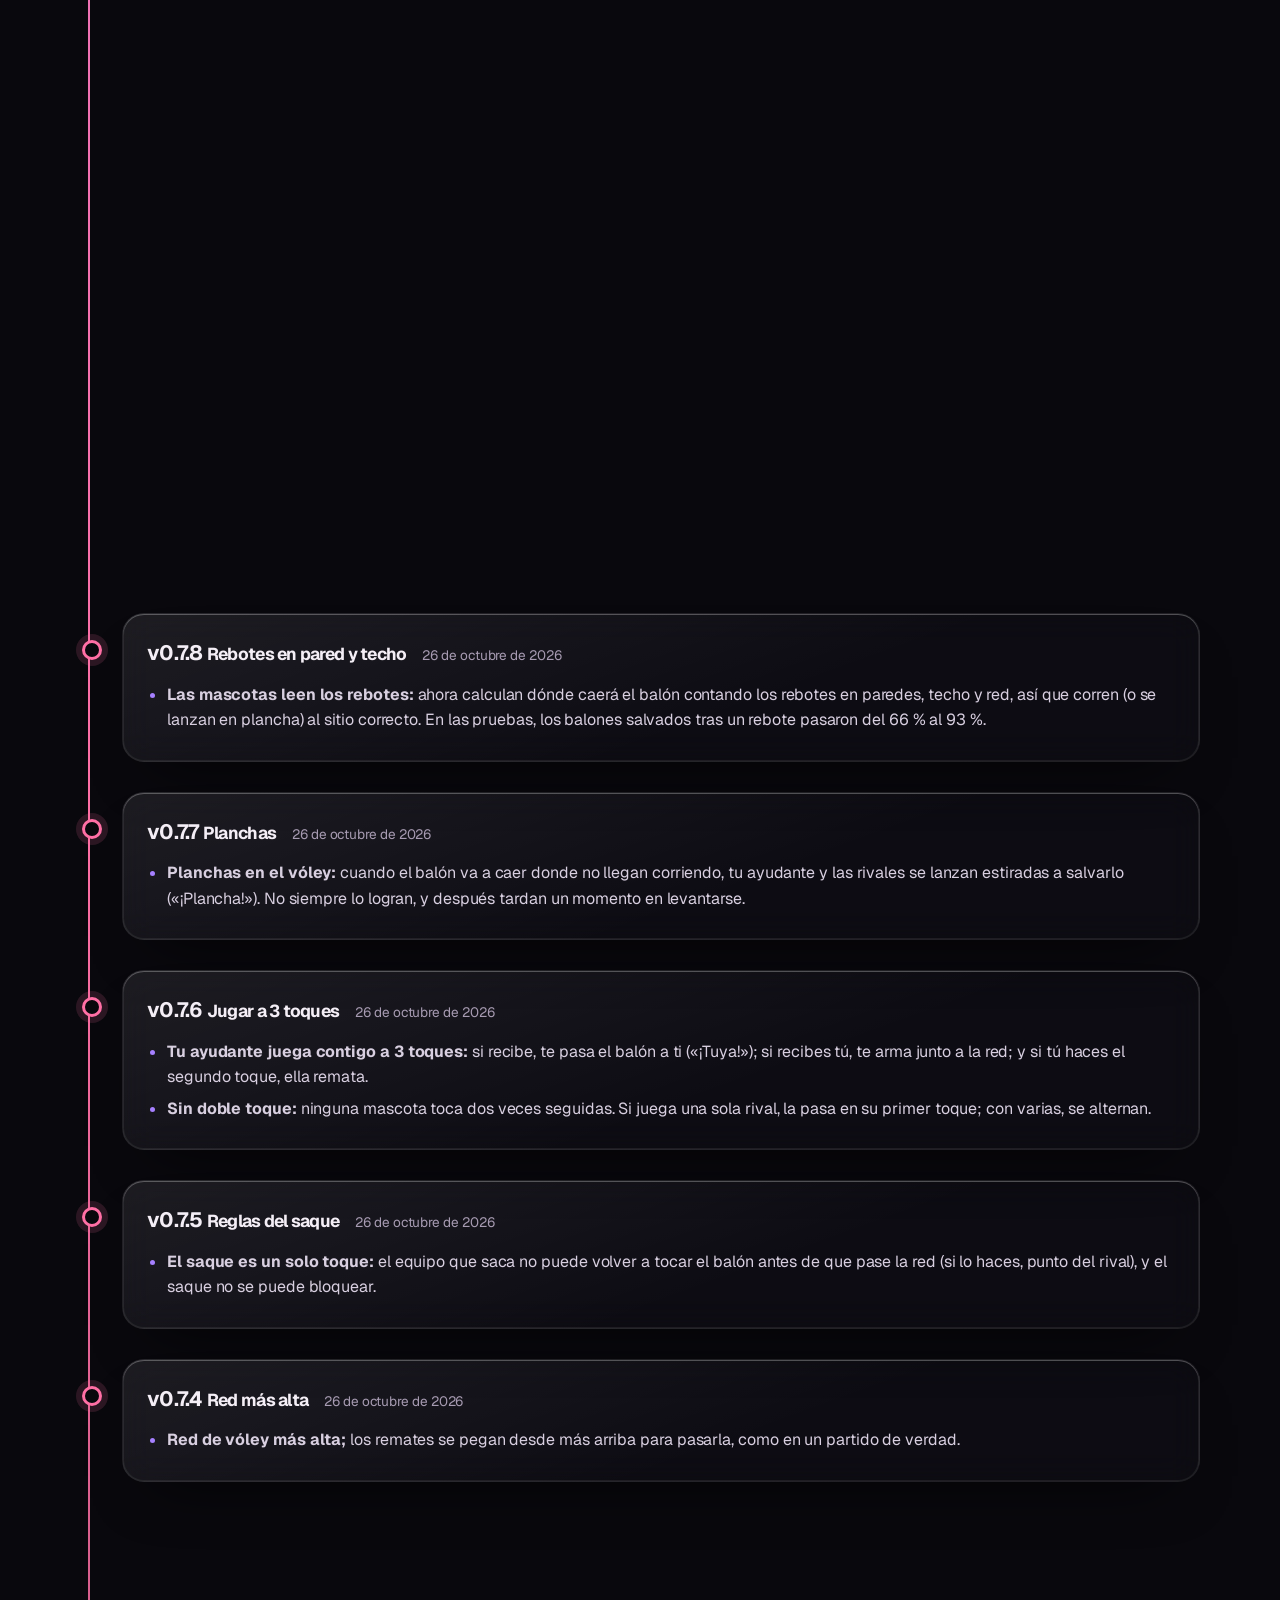
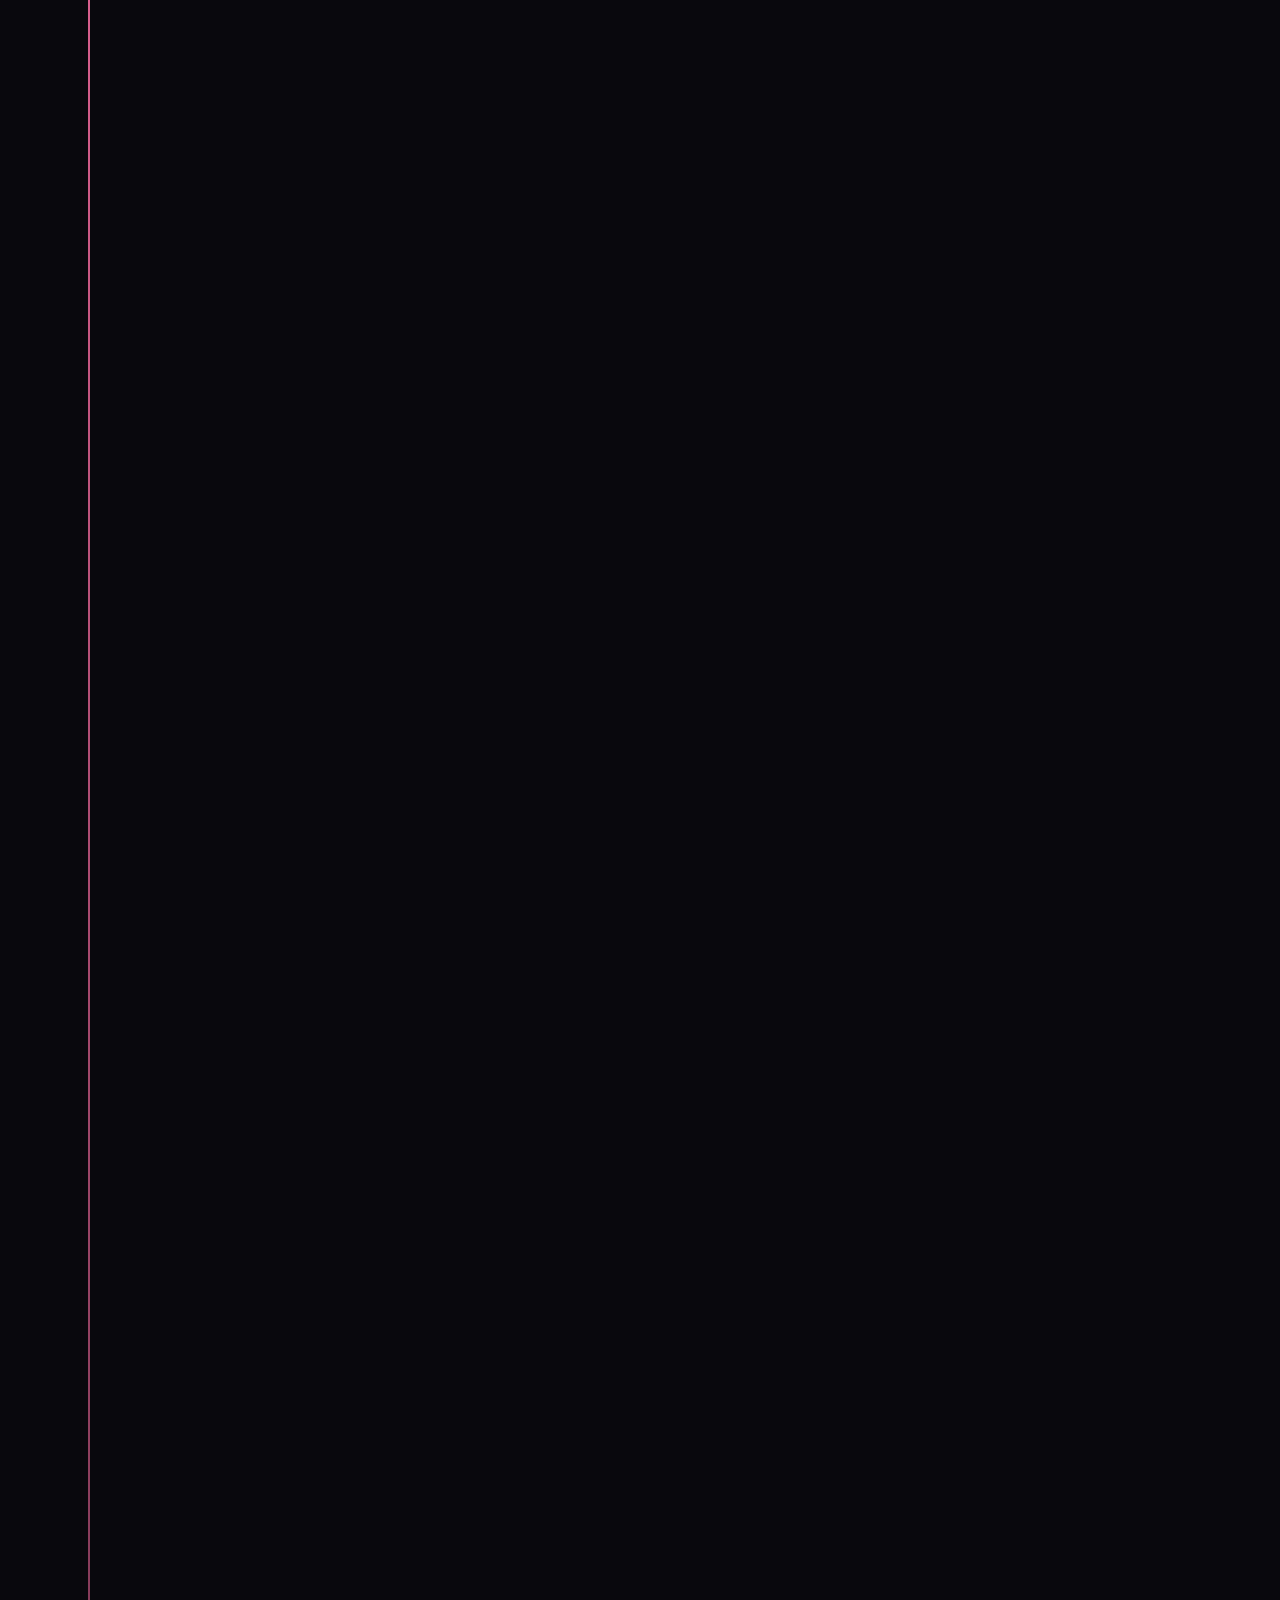
==== commit 9b1028cd: "Web: enlaces de descarga a AnimaWin 0.8.4.4" ====
--- a/website/landing/public/index.html
+++ b/website/landing/public/index.html
@@ -41,7 +41,7 @@
       <h1 data-words>Mascotas <span class="grad">con vida</span> para tu escritorio Linux y Windows</h1>
       <p class="sub">Dibuja con el editor de píxeles o de pintura, comparte packs <code>.alpack</code> y deja que tu mascota camine, baile con tu música, juegue con una pelota, te sostenga el Pomodoro y hasta te juegue un partido. Con física real.</p>
       <div class="acts">
-        <a class="btn primary" id="dl-main" href="#instalar" data-win="https://github.com/Sergi122/AnimalinuxApp/releases/download/win-v0.8.4/AnimaWin-Setup-0.8.4.exe">Instalar ahora ↓</a>
+        <a class="btn primary" id="dl-main" href="#instalar" data-win="https://github.com/Sergi122/AnimalinuxApp/releases/download/win-v0.8.4.4/AnimaWin-Setup-0.8.4.4.exe">Instalar ahora ↓</a>
         <a class="btn" href="https://animalinux-community.web.app">🔍 Buscar animaciones</a>
         <a class="btn" href="https://github.com/Sergi122/AnimalinuxApp">GitHub</a>
         <a class="btn" href="https://discord.gg/wshjY2WChB">💬 Discord</a>
@@ -243,7 +243,7 @@
   <h2 class="rv">Listo en <span class="grad">un minuto</span>.</h2>
   <p class="lede rv" id="inst-lede">Elige tu sistema. <span id="os-hint"></span></p>
   <div class="dlrow rv">
-    <a class="dl card" id="dl-card-win" href="https://github.com/Sergi122/AnimalinuxApp/releases/download/win-v0.8.4/AnimaWin-Setup-0.8.4.exe">
+    <a class="dl card" id="dl-card-win" href="https://github.com/Sergi122/AnimalinuxApp/releases/download/win-v0.8.4.4/AnimaWin-Setup-0.8.4.4.exe">
       <img class="dli-img" src="assets/animawin.png" alt="Logo de AnimaWin"><div><b>AnimaWin · Windows 10 / 11</b><small>Instalador .exe · 71 MB · se actualiza solo</small></div><span class="go">⬇ Descargar</span>
     </a>
     <a class="dl card" id="dl-card-linux" href="#instalar" data-tab-go="arch">
@@ -262,9 +262,9 @@
     <div class="panel" id="tab-windows"><div class="winbox">
       <h3><img class="h3-logo" src="assets/animawin.png" alt=""> AnimaWin para Windows <small>(beta)</small></h3>
       <p>AnimaWin es AnimaLinux para Windows: los mismos editores y el mismo modo Vida. Un solo <code>.exe</code> con todo incluido (no necesitas instalar Python ni GTK), que se instala en tu usuario sin permisos de administrador.</p>
-      <a class="btn primary" href="https://github.com/Sergi122/AnimalinuxApp/releases/download/win-v0.8.4/AnimaWin-Setup-0.8.4.exe" id="dl-win">⬇ Descargar AnimaWin para Windows <small>(v0.8.4 · ~71 MB)</small></a>
+      <a class="btn primary" href="https://github.com/Sergi122/AnimalinuxApp/releases/download/win-v0.8.4.4/AnimaWin-Setup-0.8.4.4.exe" id="dl-win">⬇ Descargar AnimaWin para Windows <small>(v0.8.4.4 · ~71 MB)</small></a>
       <ol>
-        <li>Descarga y ejecuta <code>AnimaWin-Setup-0.8.4.exe</code>.</li>
+        <li>Descarga y ejecuta <code>AnimaWin-Setup-0.8.4.4.exe</code>.</li>
         <li>Si Windows muestra «SmartScreen», pulsa <b>Más información → Ejecutar de todos modos</b> (el instalador aún no está firmado).</li>
         <li>Se abre la ventana de configuración; la mascota queda en el escritorio y el icono en la bandeja.</li>
         <li><b>Se actualiza sola:</b> al abrir busca versiones nuevas; con un clic en «Actualizar ahora» (o «Buscar actualizaciones» en la bandeja) descarga el instalador, comprueba su huella SHA-256 y se reinstala y reinicia sin que hagas nada más.</li>
@@ -309,6 +309,7 @@
       <ul>
         <li><strong>💬 Las mascotas hablan en los partidos:</strong> en cada punto gritan algo en un globito: «¡Así se hace!», «¡Genial!» cuando anotan; «¡Qué malo!», «¡Abusivo!», «¡Tramposo!» cuando les anotas; «¡Sí, sí, sí! ¡Remontada!» cuando te están alcanzando, y mucho más. Unas 80 frases según cómo va el marcador, con algunas propias de cada deporte, y no repiten.</li>
         <li><strong>🗣 Botón «Hablar» en la ventana principal:</strong> un clic apaga el modo hablar con las mascotas (micrófono libre, la IA sale de la memoria) y otro clic lo vuelve a prender.</li>
+        <li><strong>🪟 AnimaWin 0.8.4.4:</strong> todo lo nuevo también en Windows (probado en Windows 10, incluida la actualización automática).</li>
       </ul>
     </div>
     <div class="changelog-item rv">
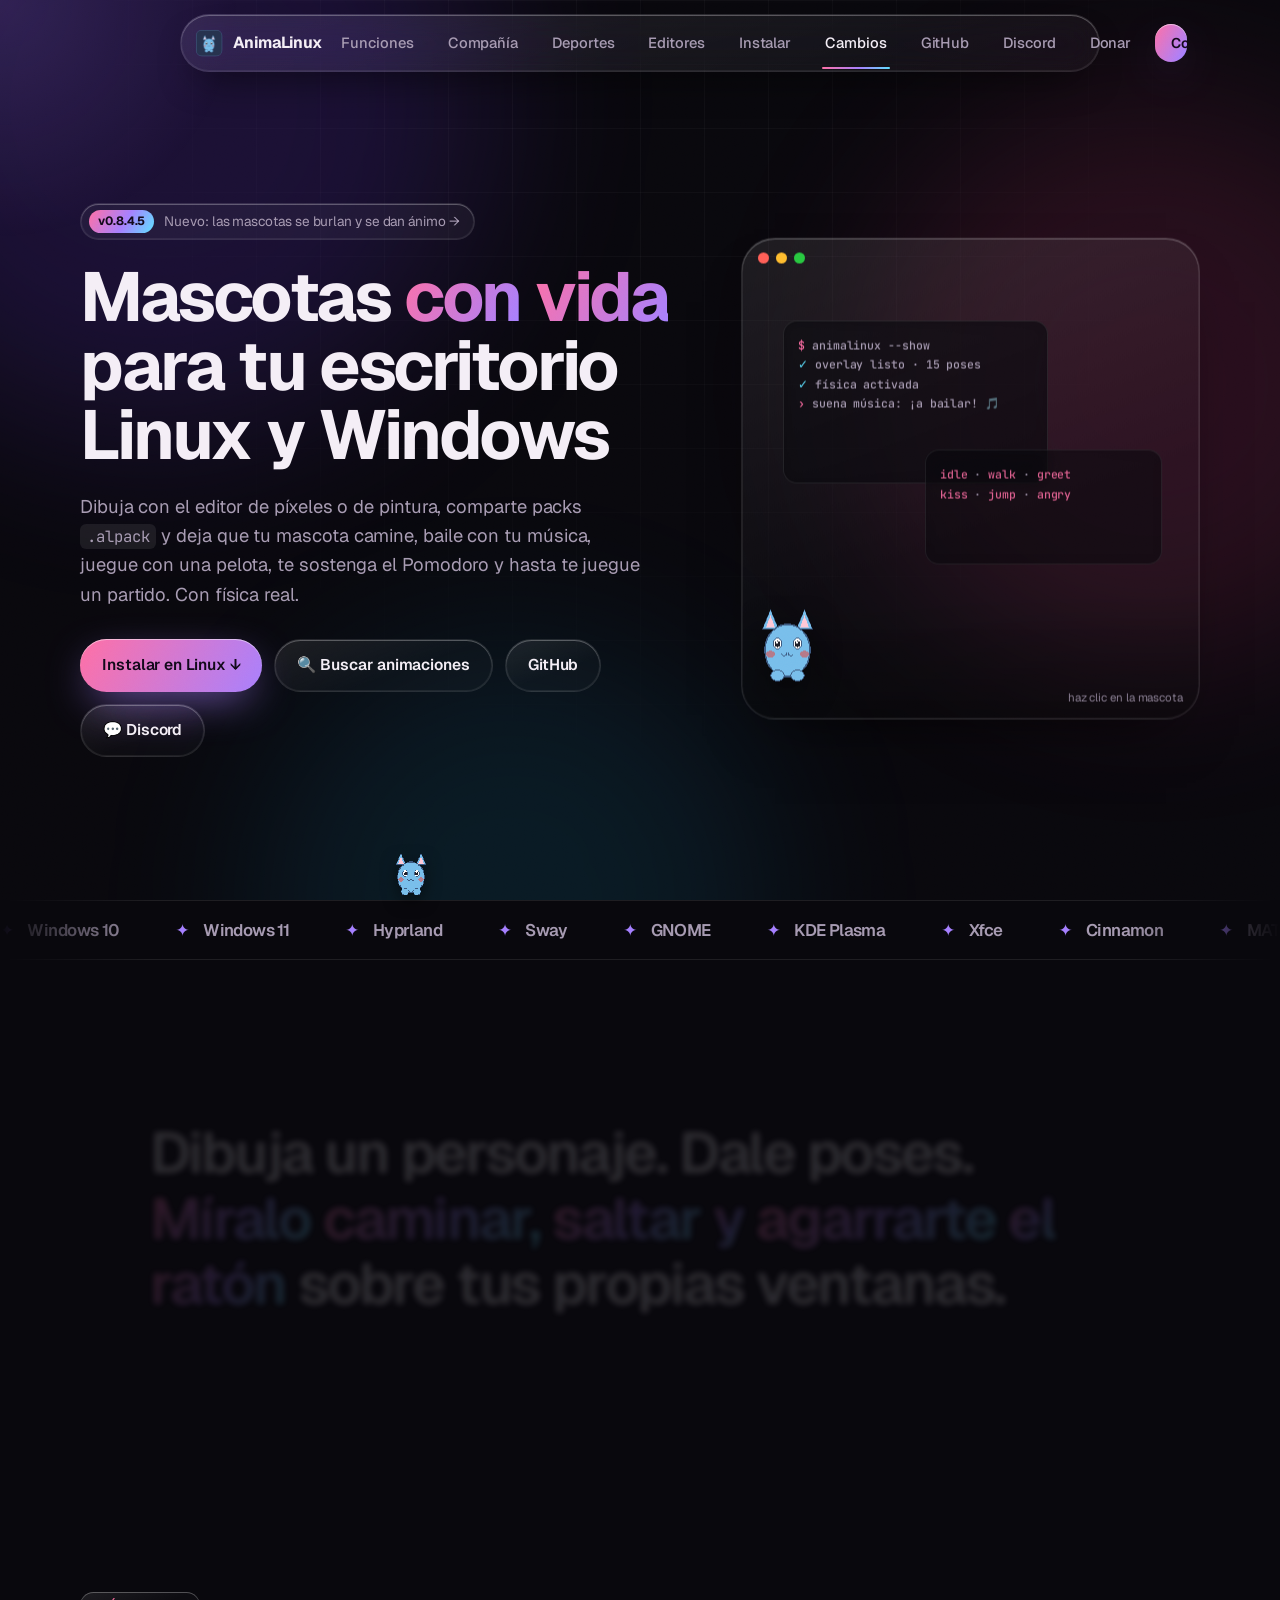
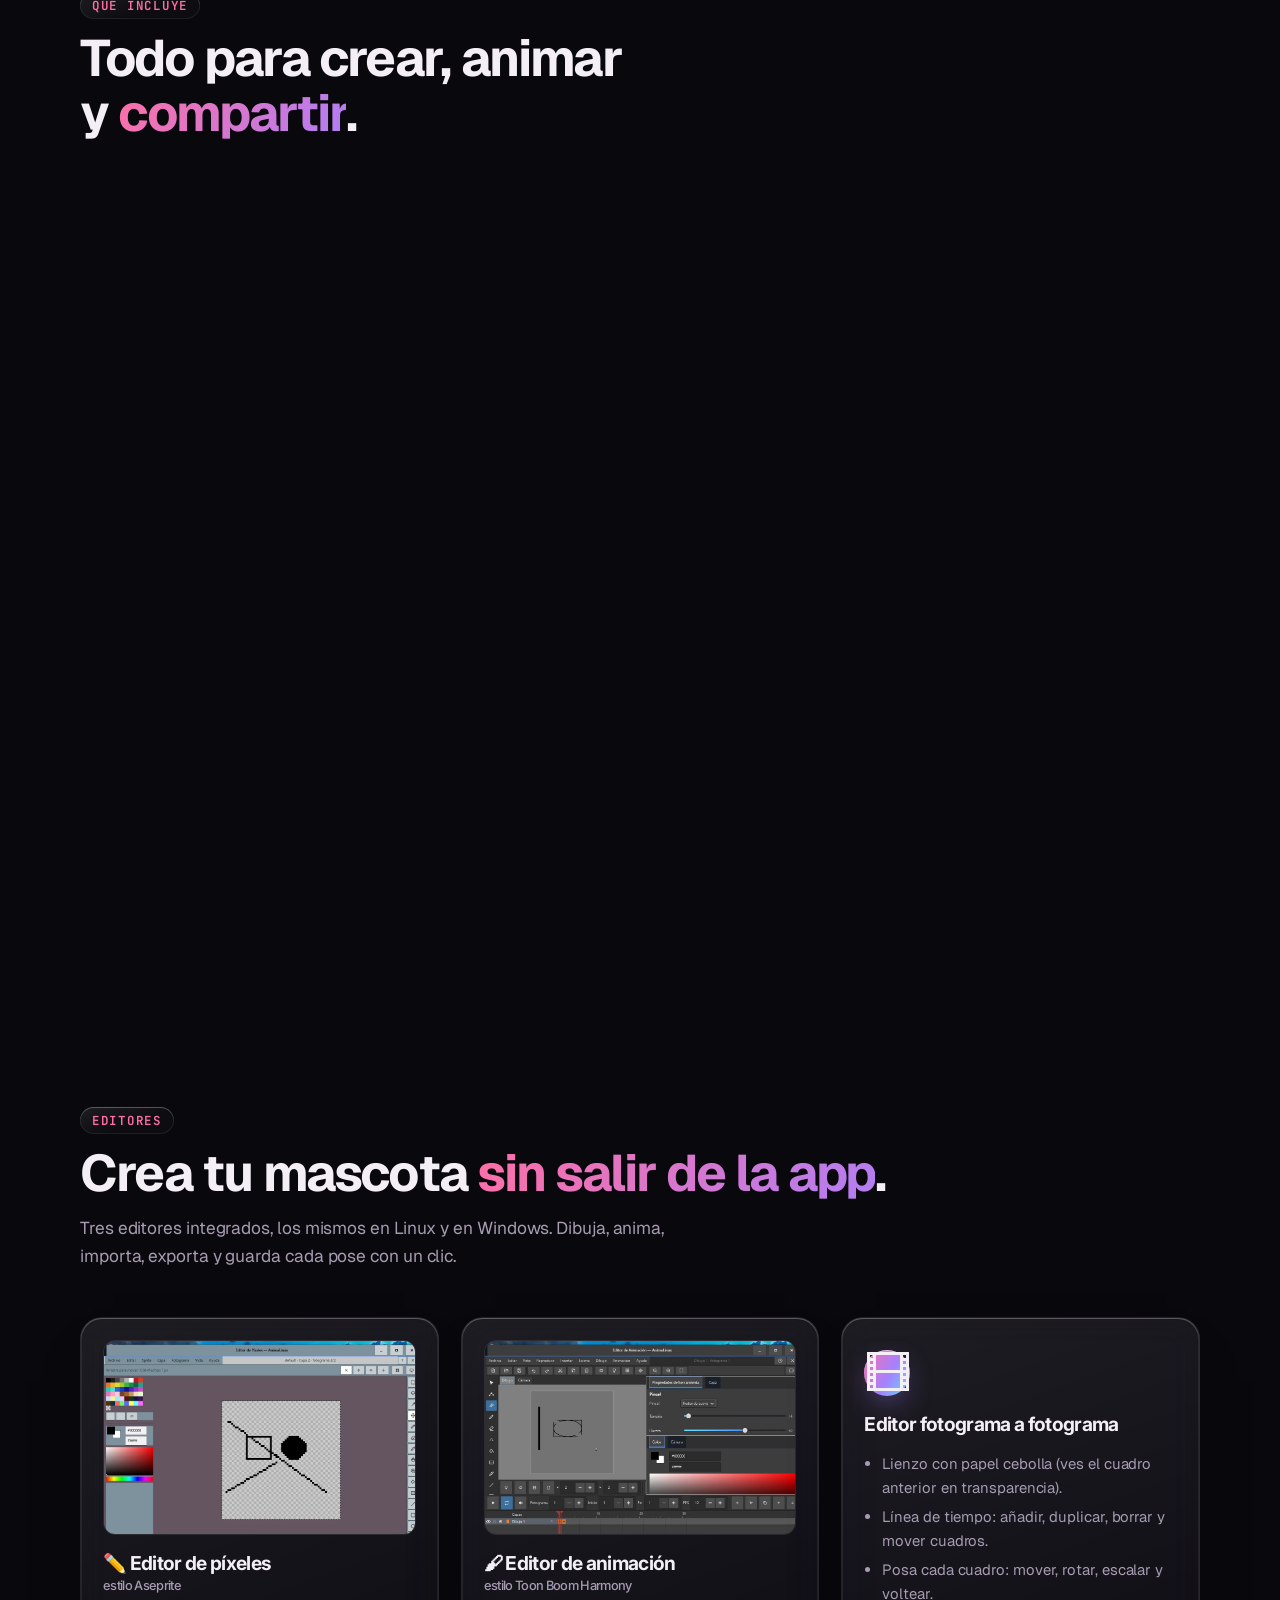
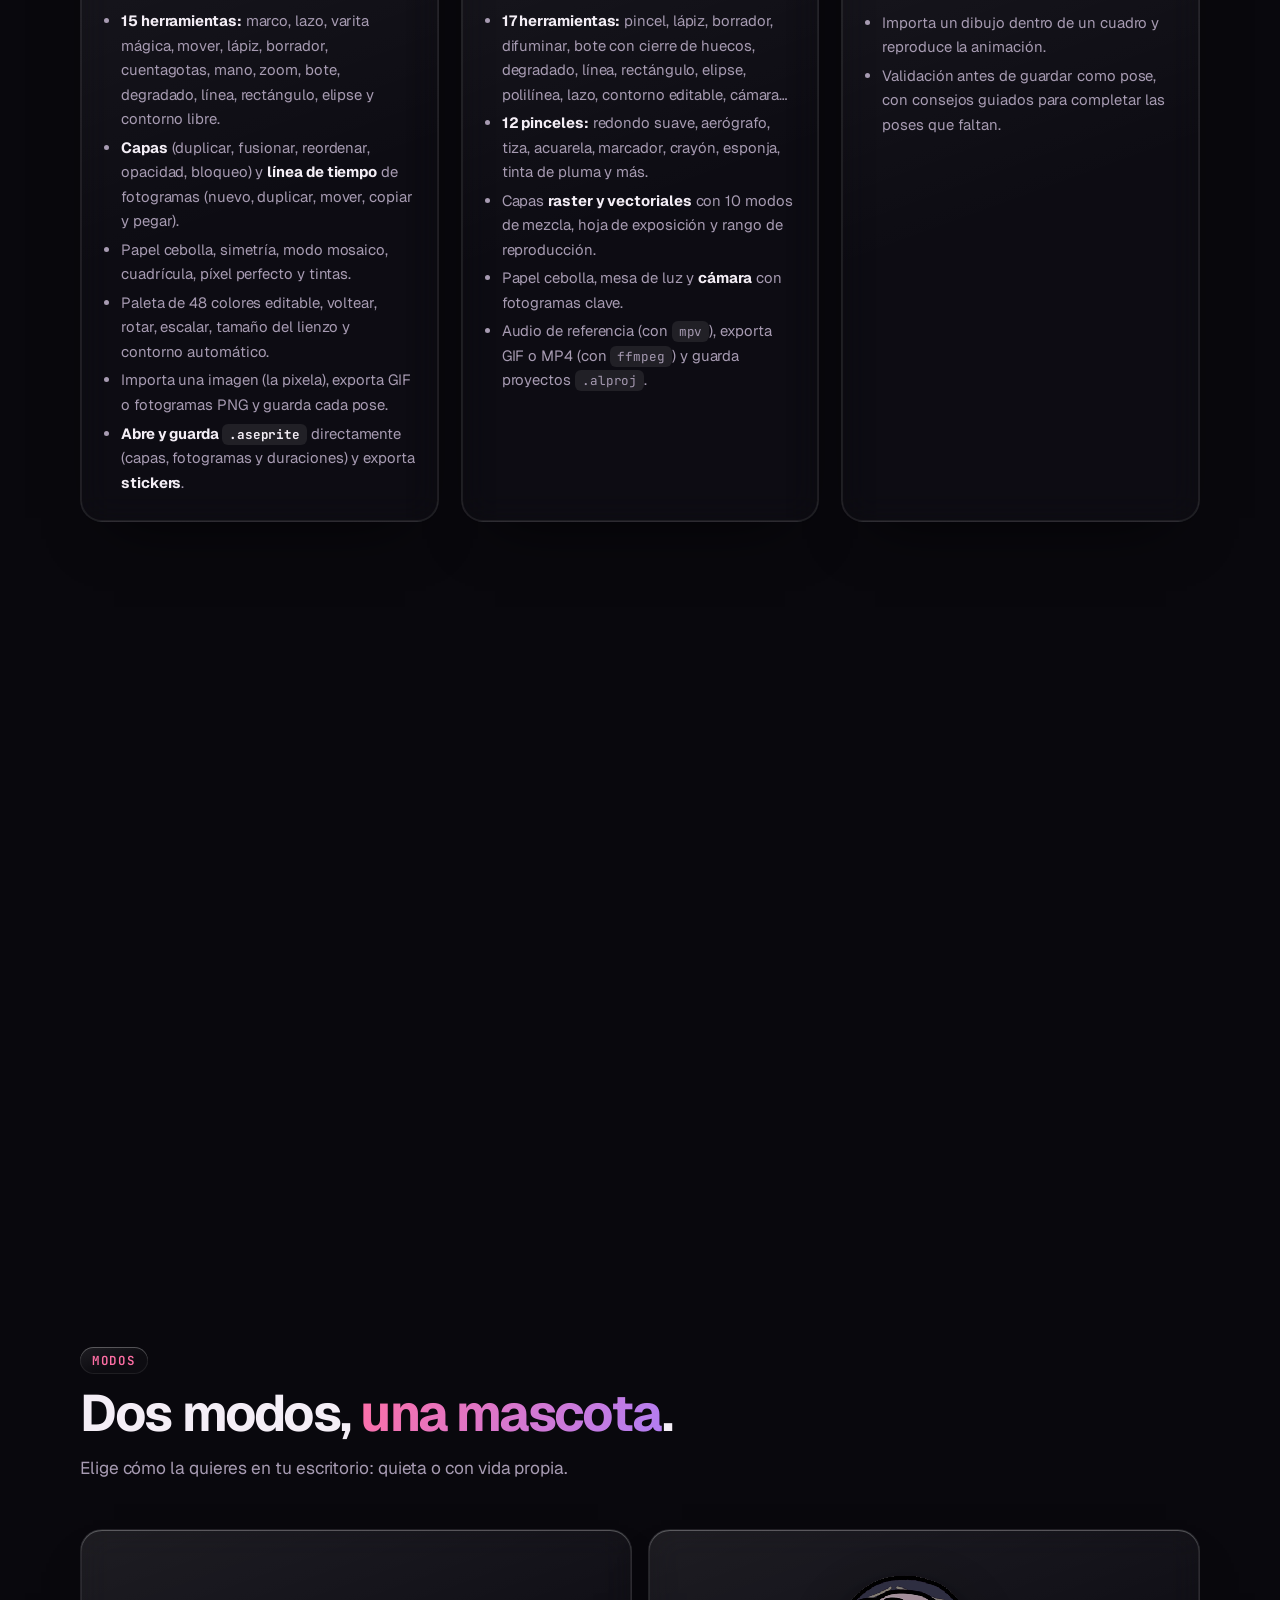
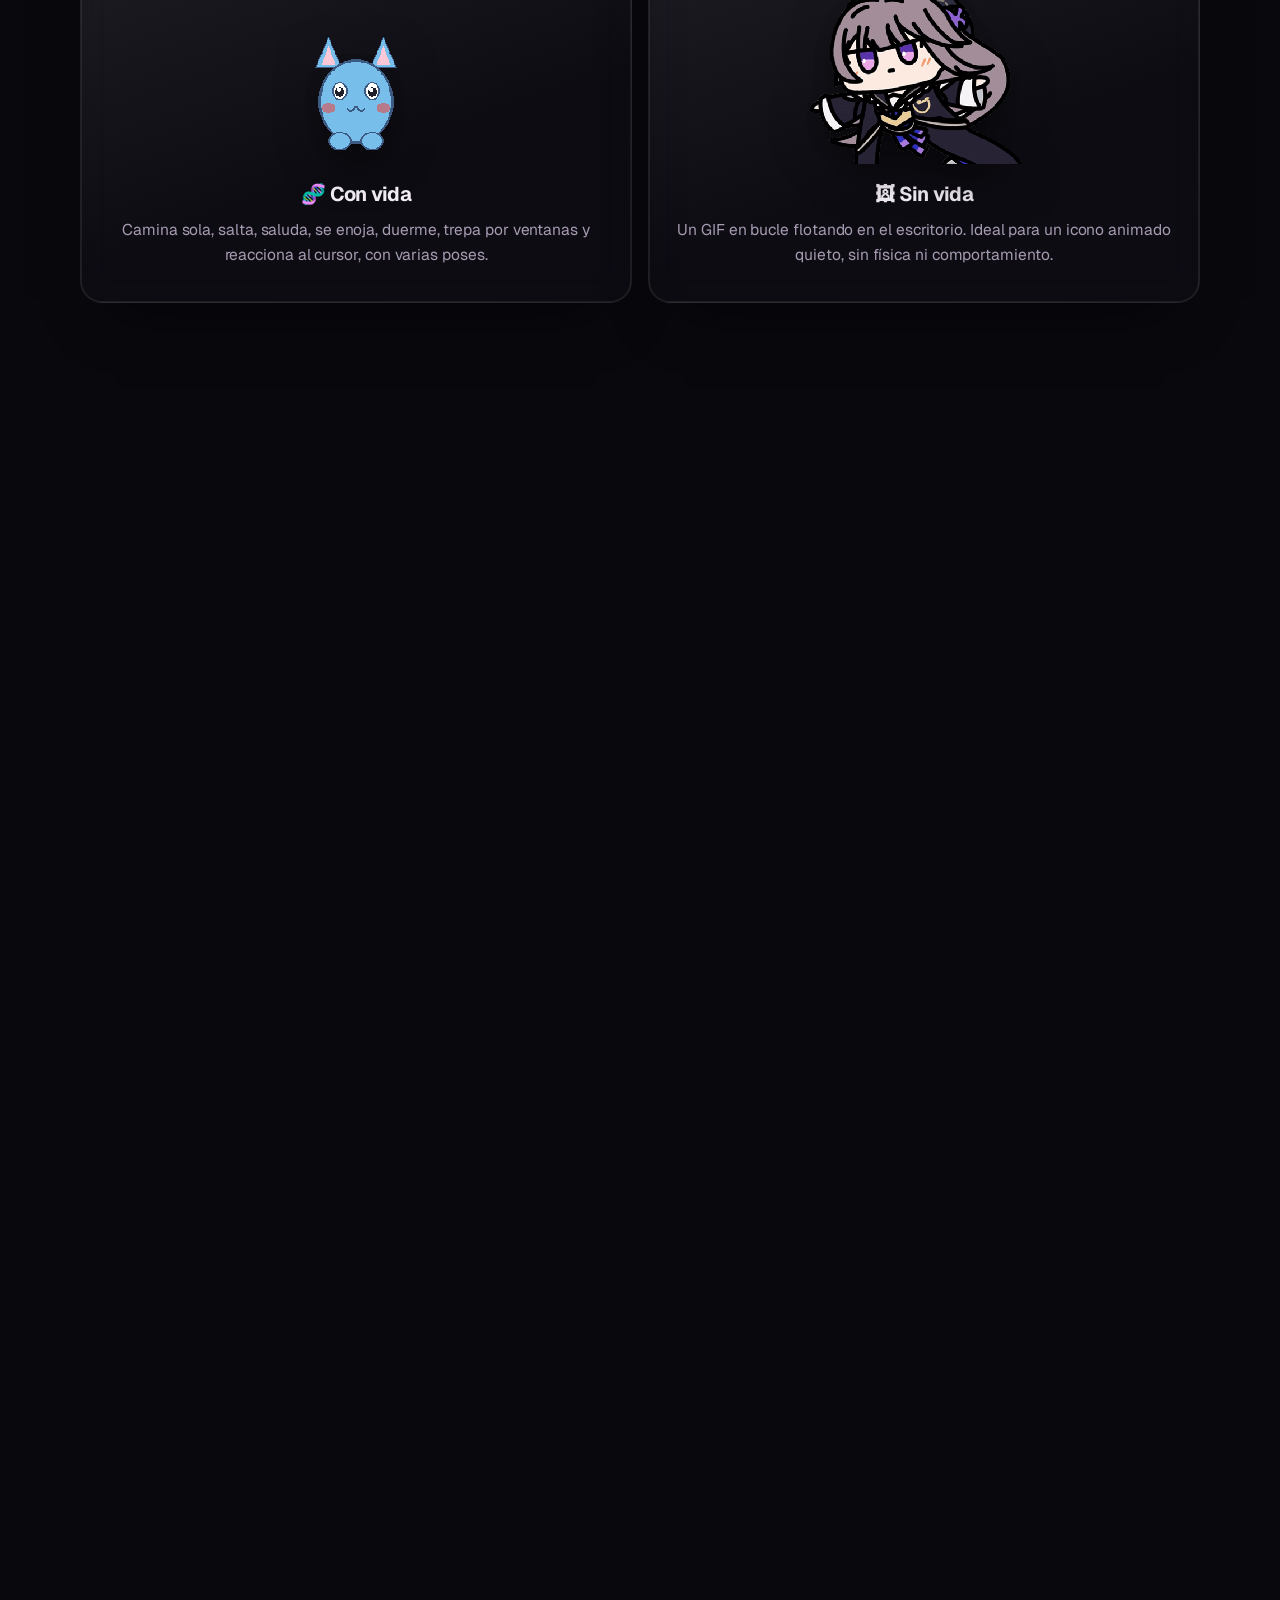
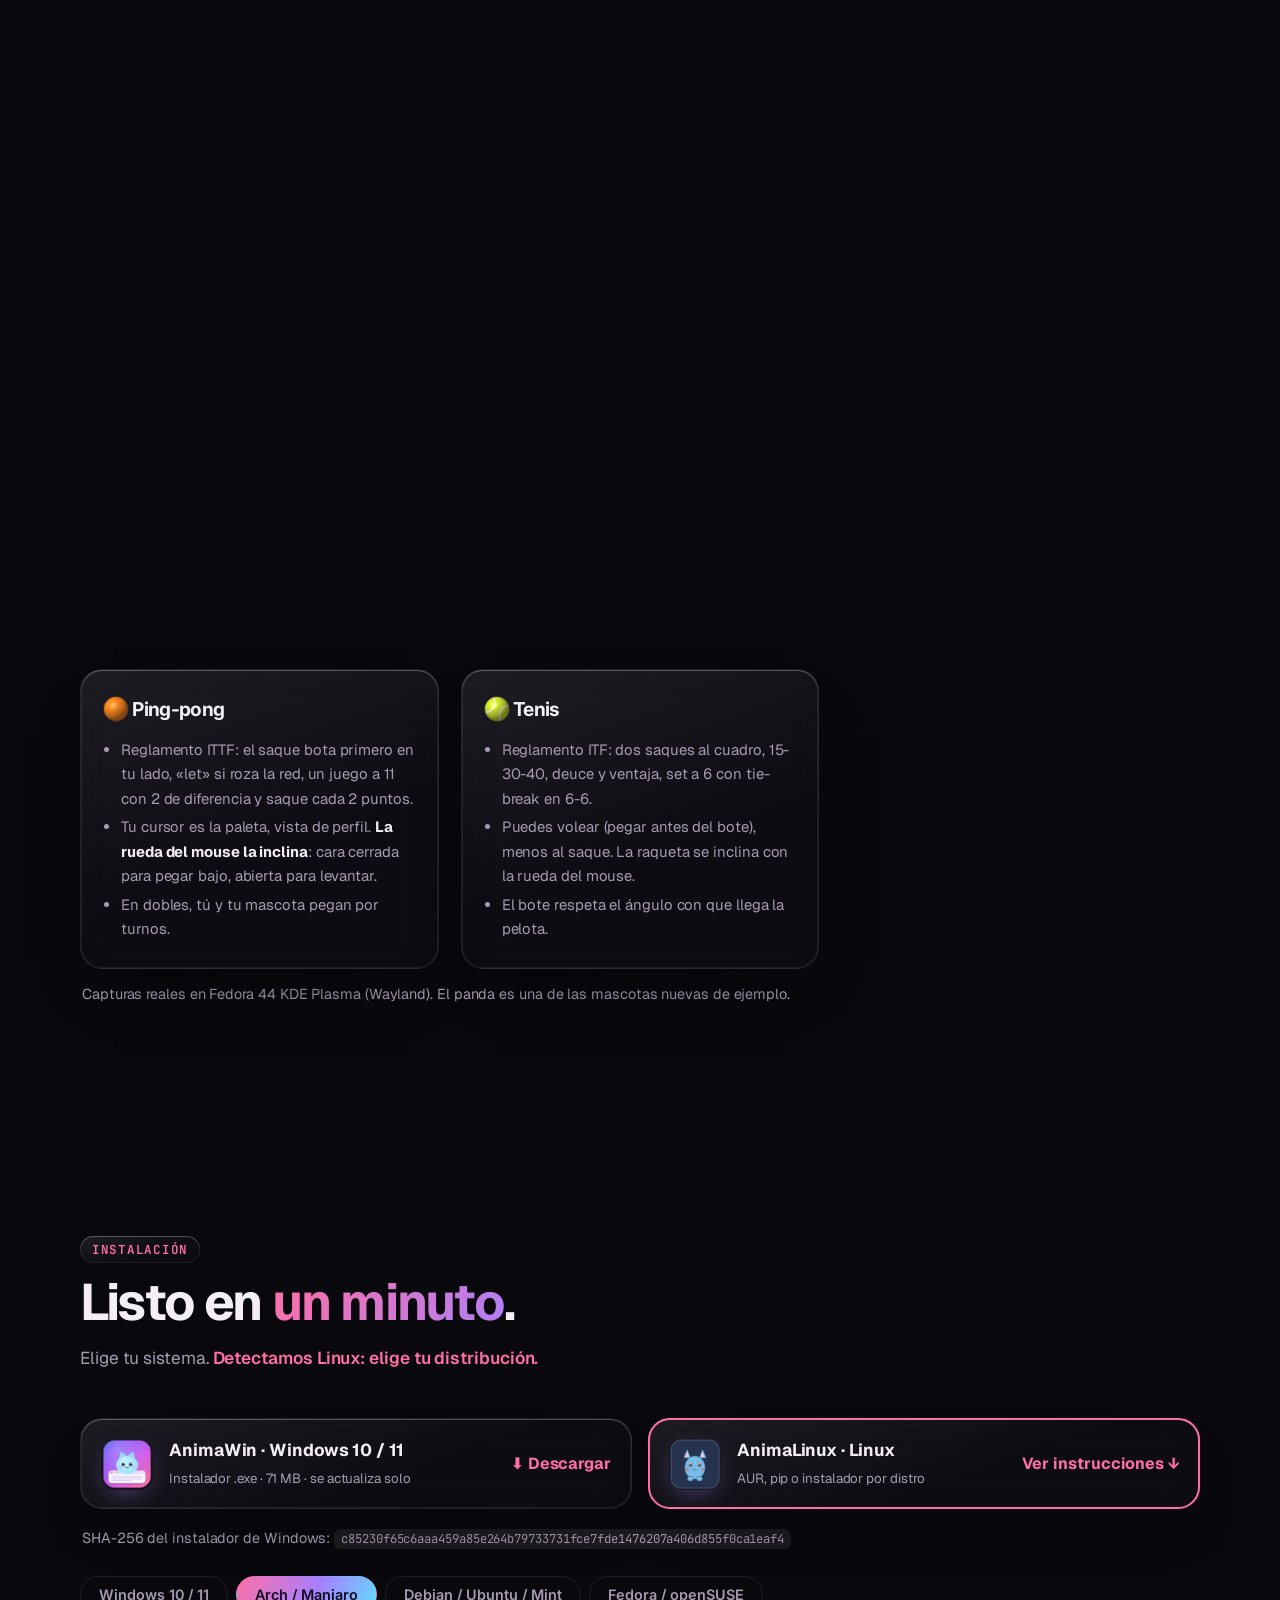
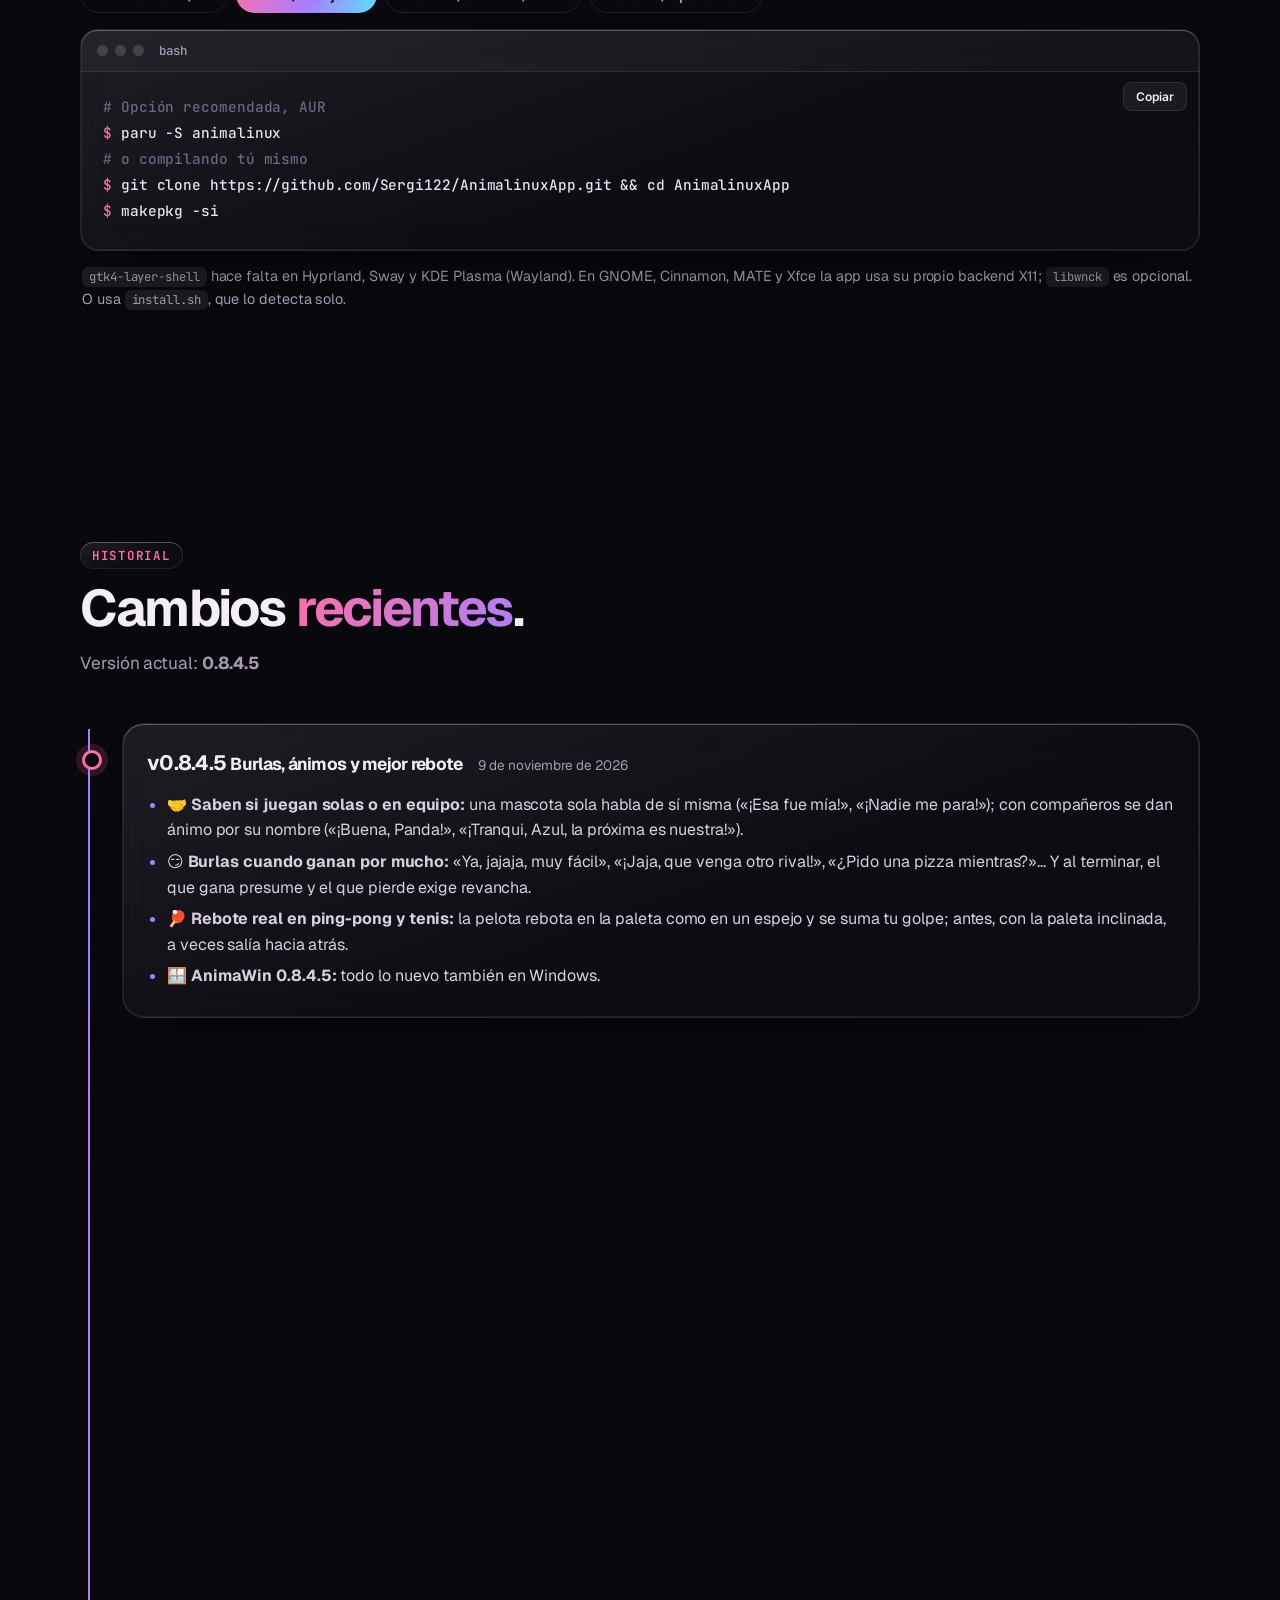
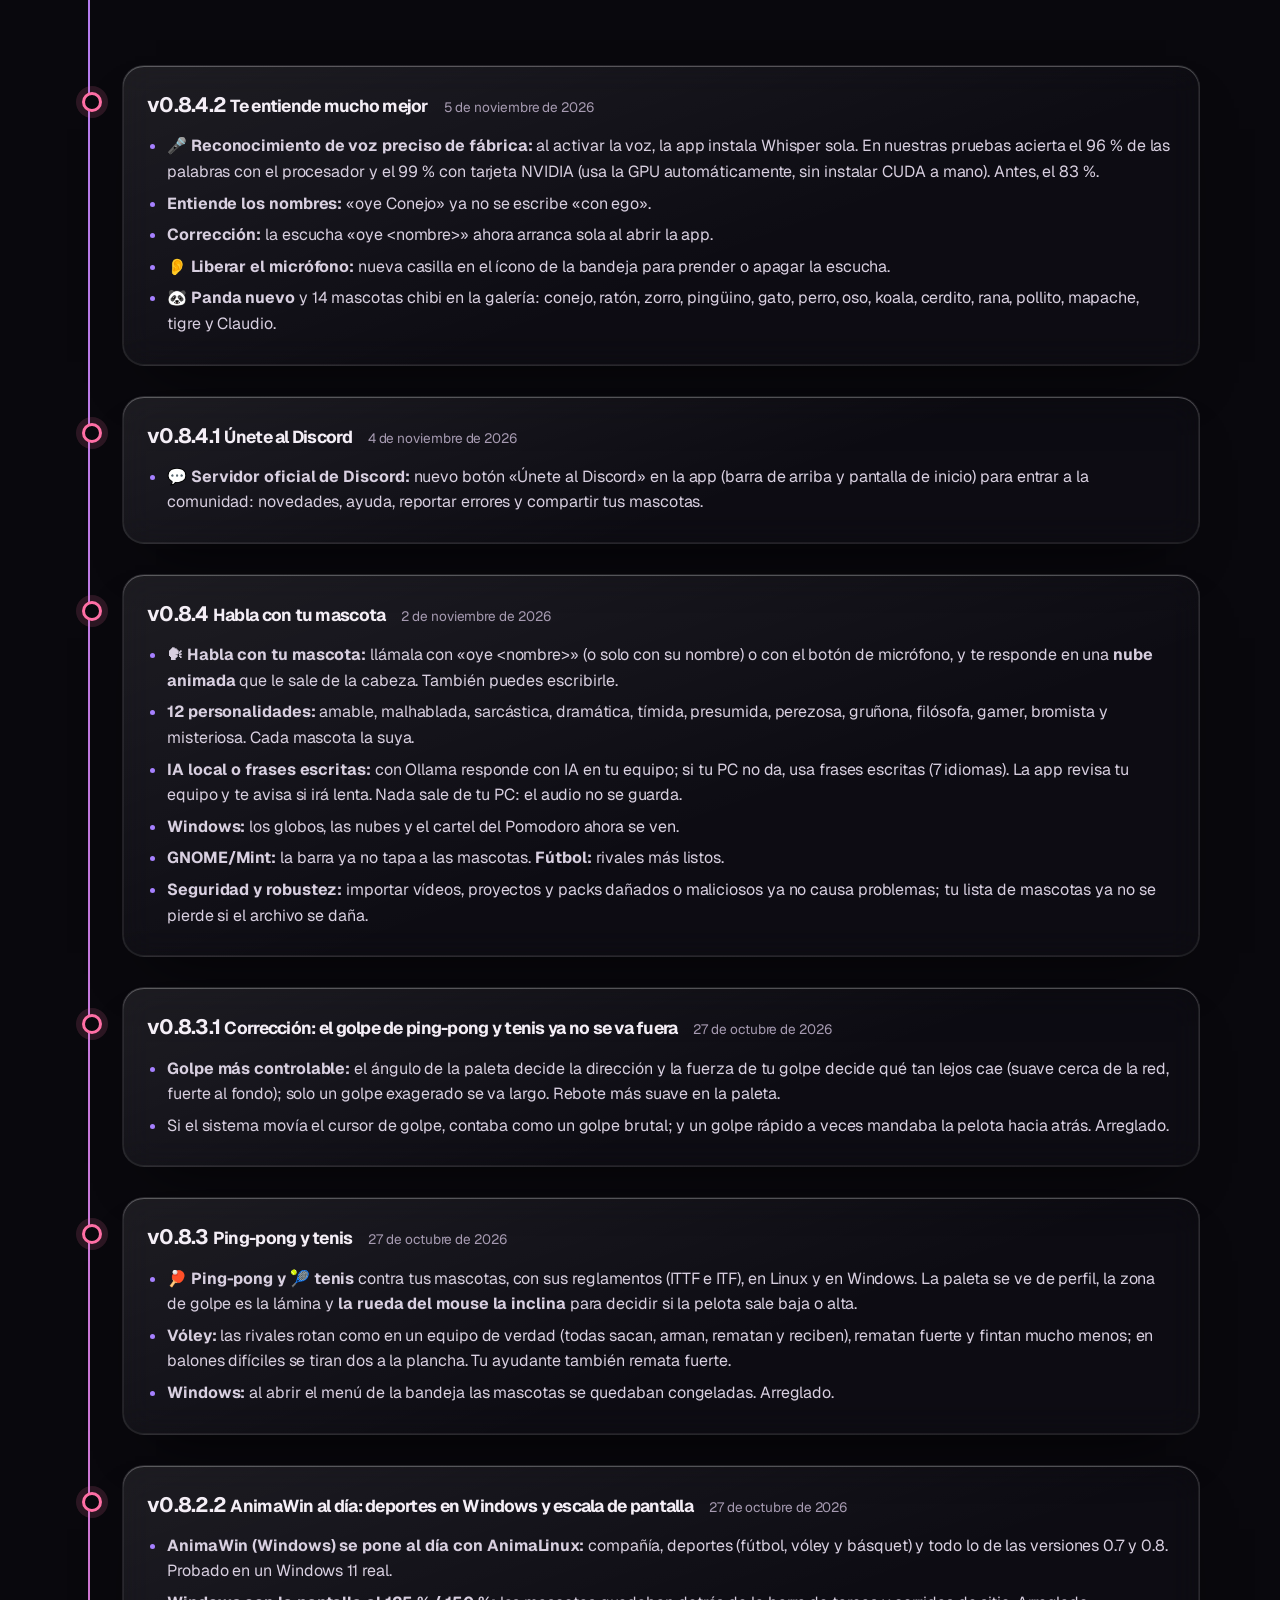
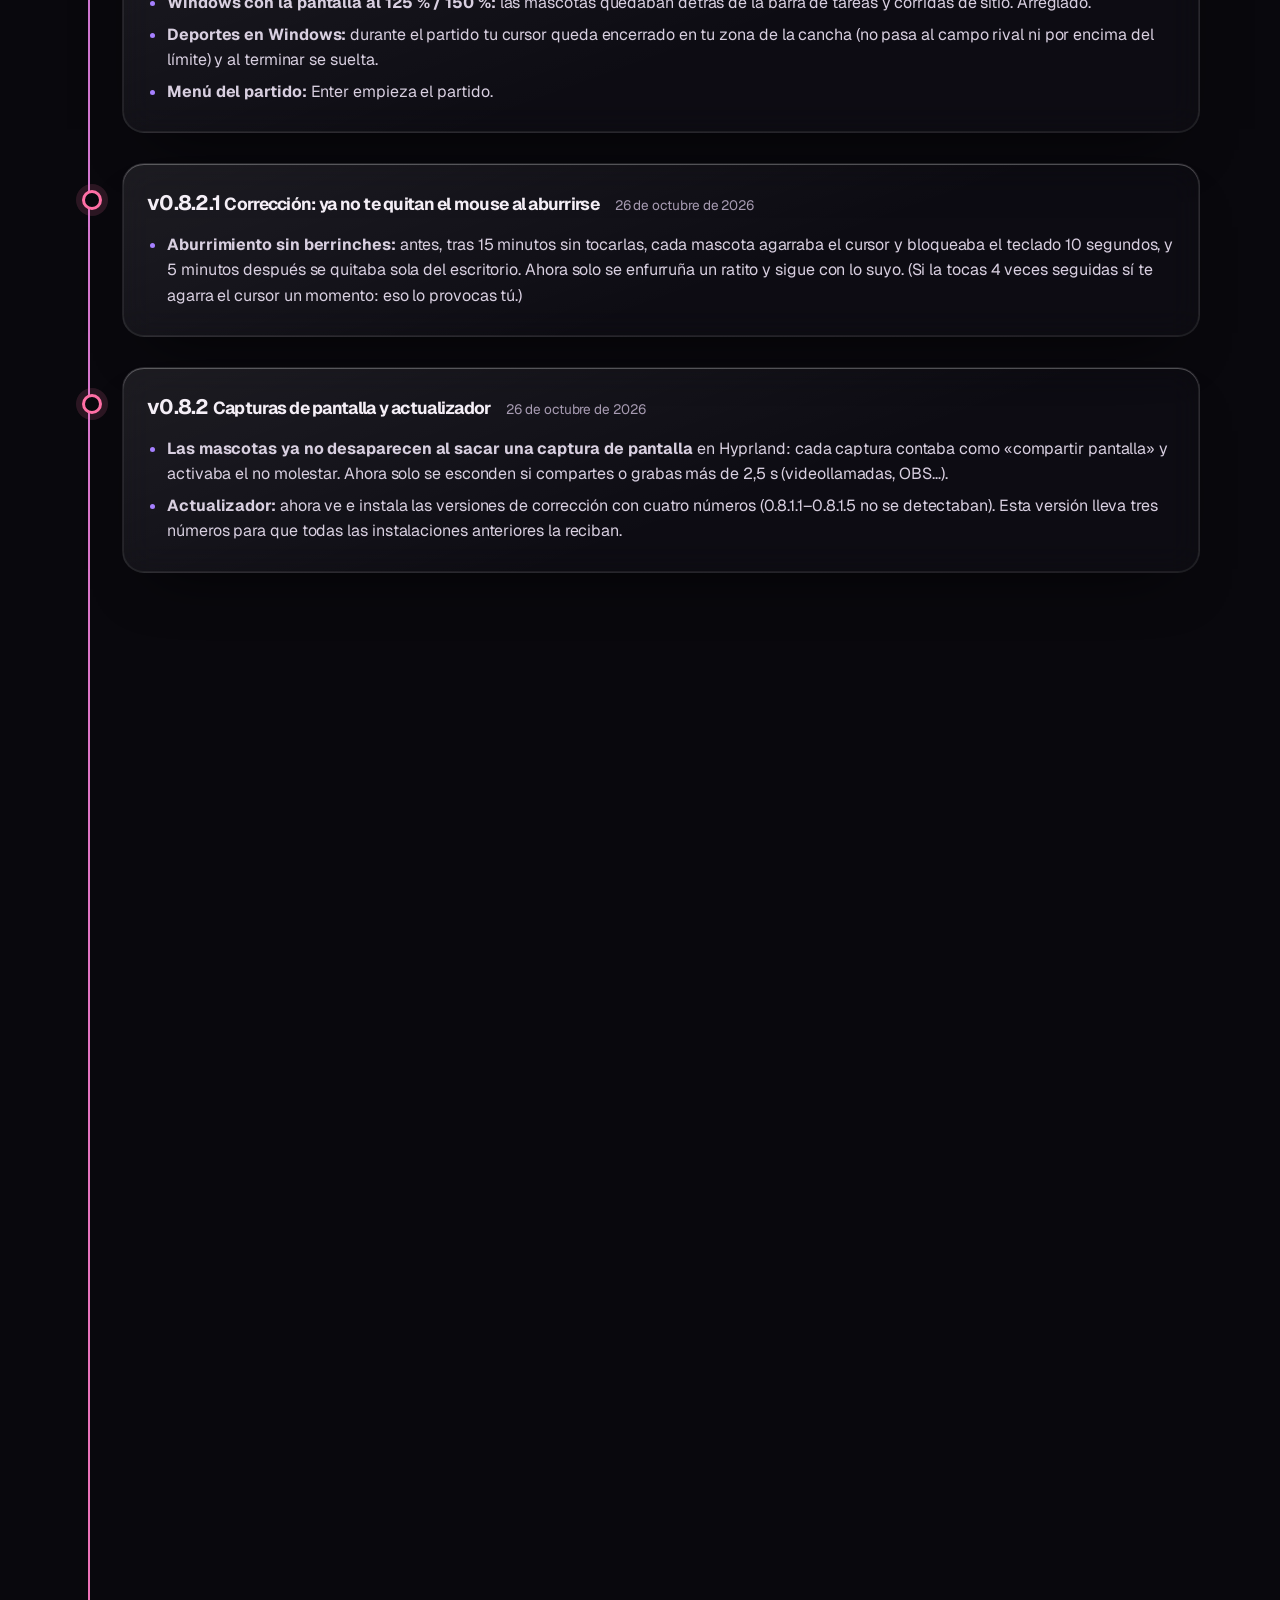
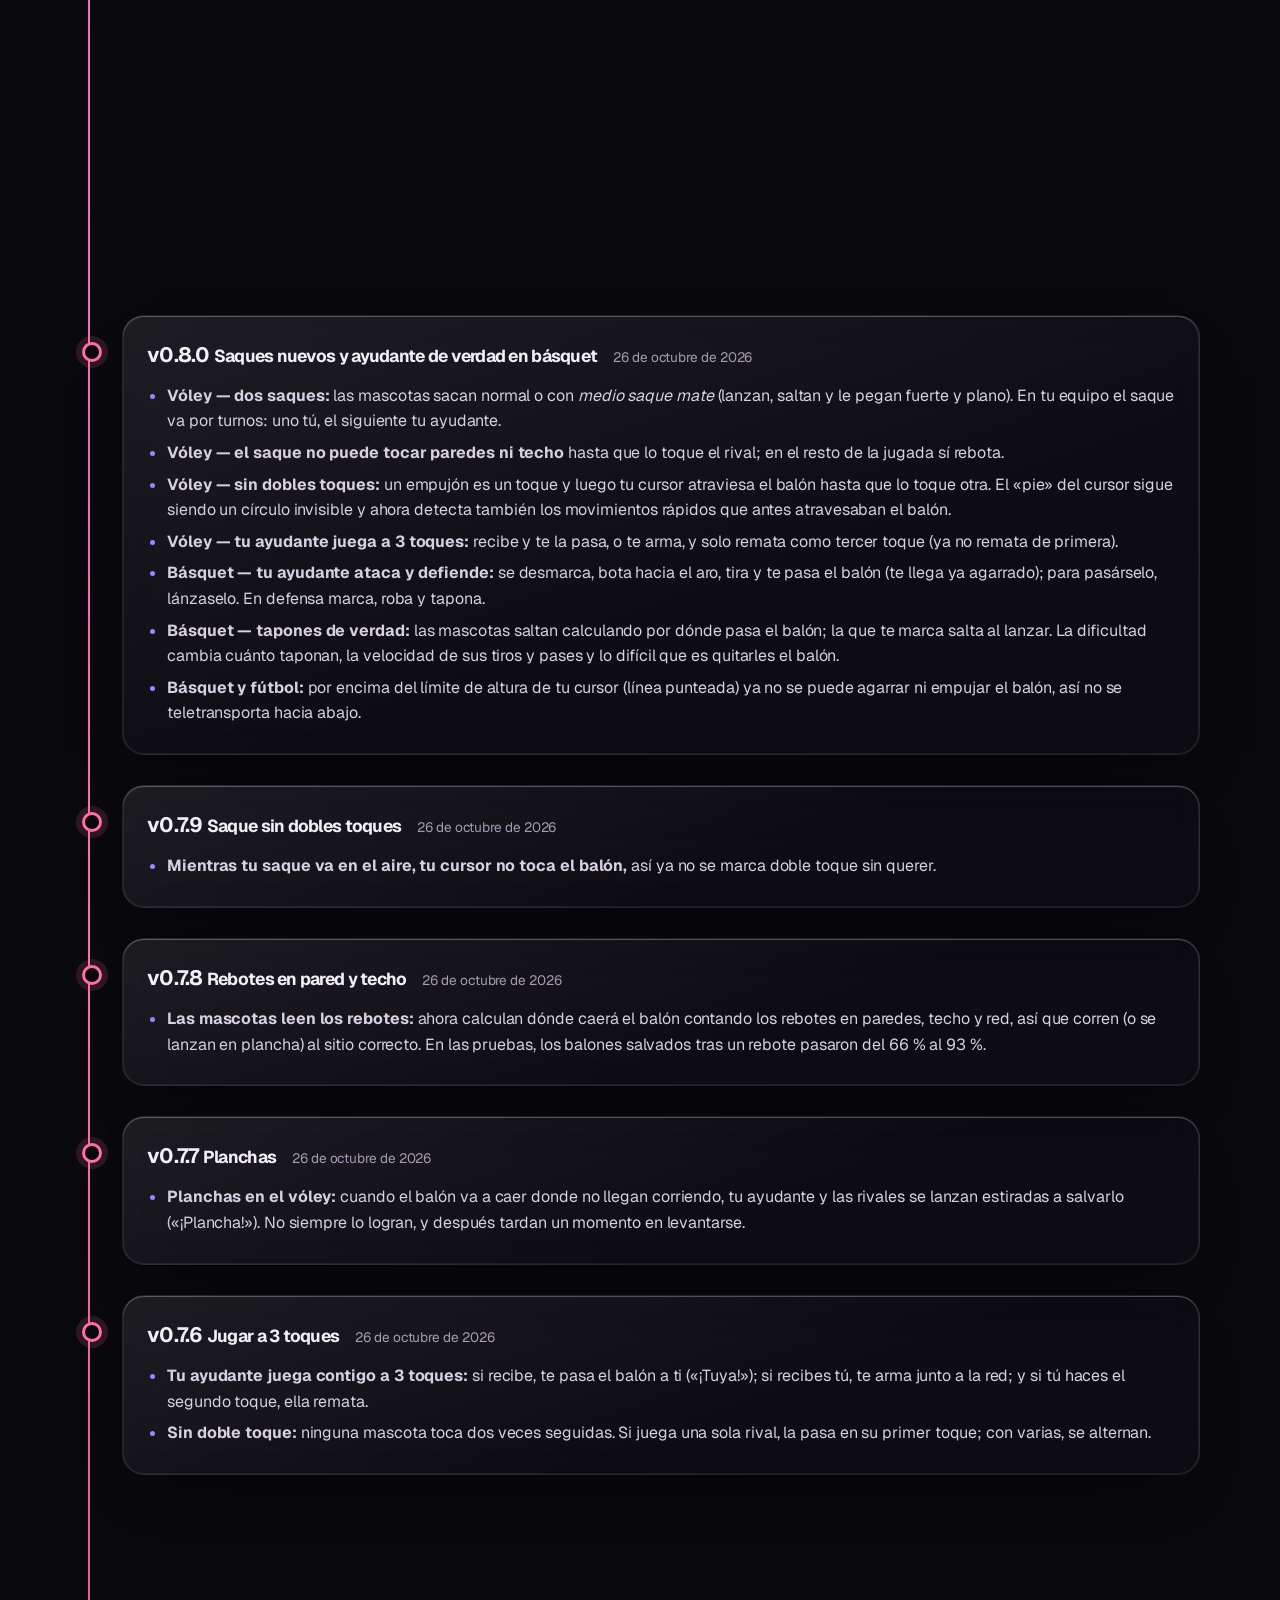
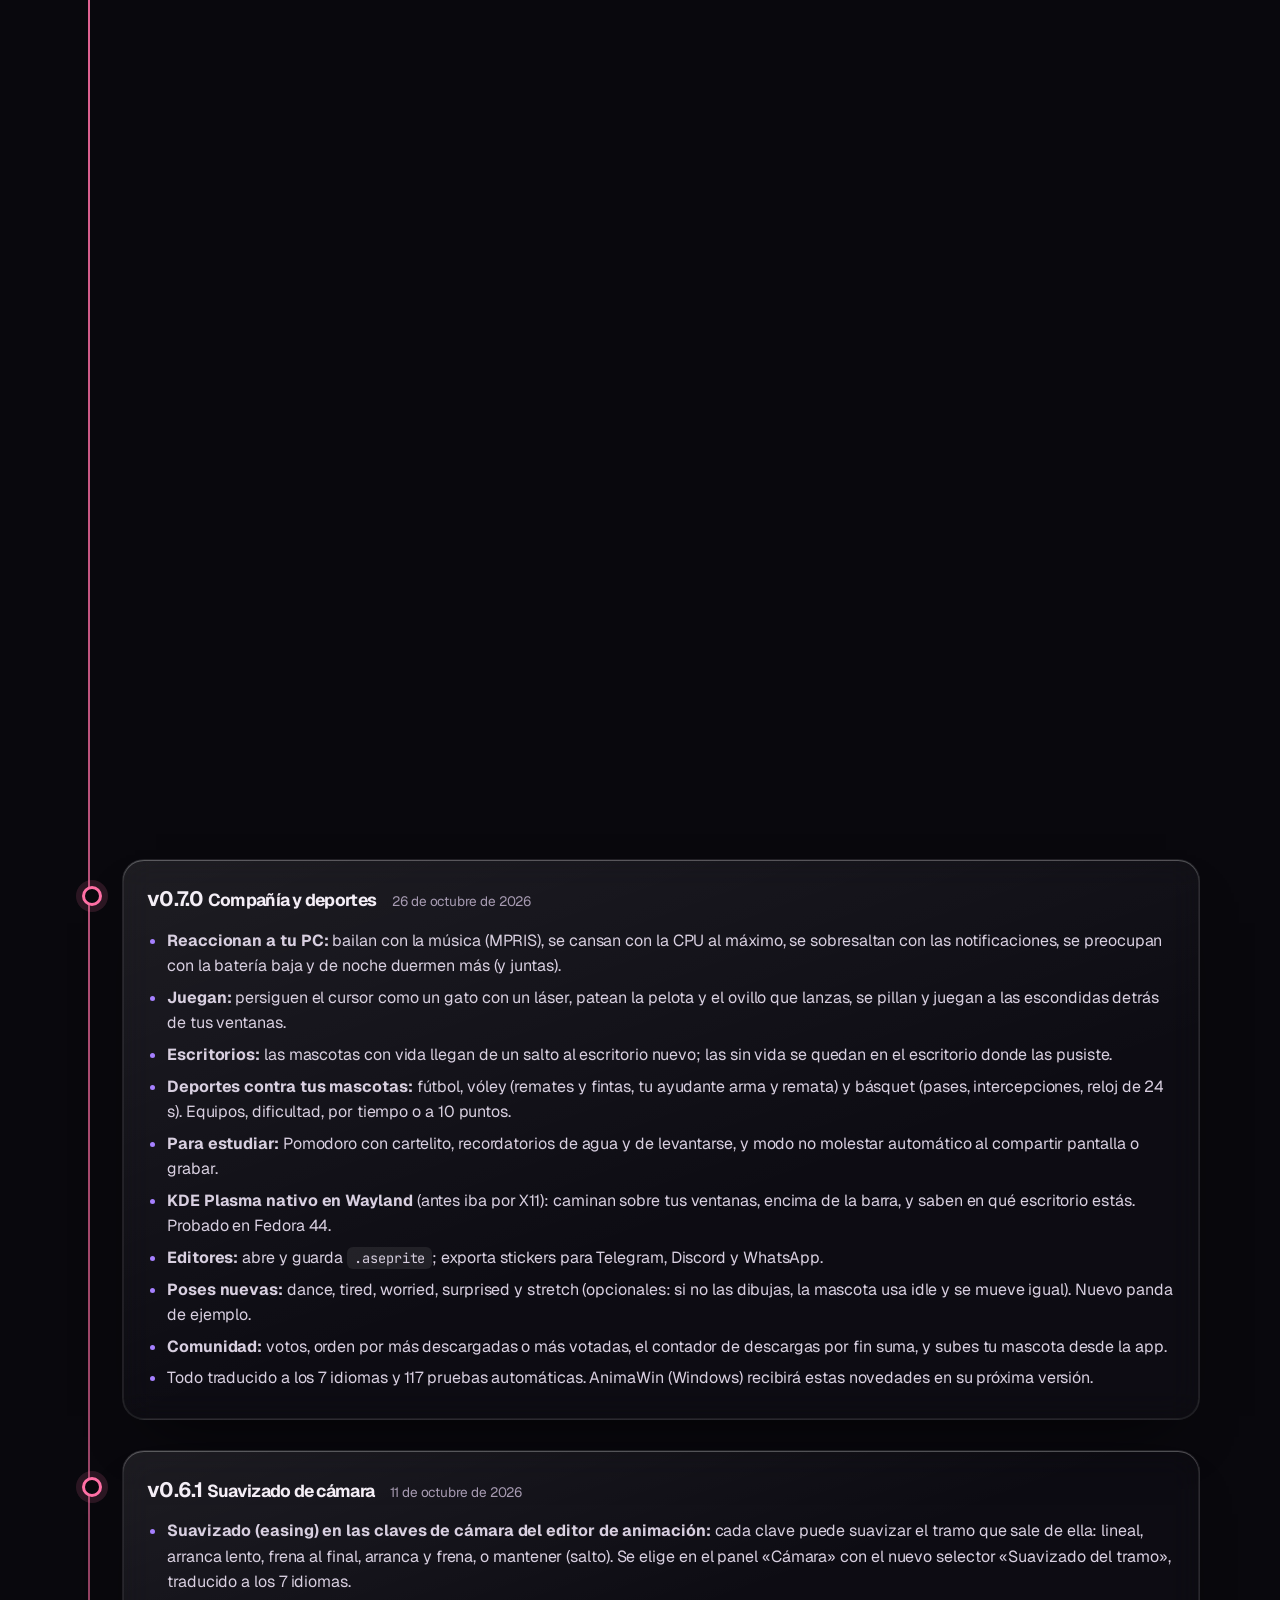
==== commit c9d0b2b7: "AnimaLinux 0.8.4.5: burlas, ánimos en equipo y rebote real de la paleta - Partidos: la mascota que j" ====
--- a/website/landing/public/index.html
+++ b/website/landing/public/index.html
@@ -37,7 +37,7 @@
 <section class="hero">
   <div class="wrap g" data-hero>
     <div>
-      <a class="pill" href="#cambios"><b>v0.8.4.4</b> Nuevo: las mascotas hablan en los partidos →</a>
+      <a class="pill" href="#cambios"><b>v0.8.4.5</b> Nuevo: las mascotas se burlan y se dan ánimo →</a>
       <h1 data-words>Mascotas <span class="grad">con vida</span> para tu escritorio Linux y Windows</h1>
       <p class="sub">Dibuja con el editor de píxeles o de pintura, comparte packs <code>.alpack</code> y deja que tu mascota camine, baile con tu música, juegue con una pelota, te sostenga el Pomodoro y hasta te juegue un partido. Con física real.</p>
       <div class="acts">
@@ -301,8 +301,18 @@
 <section id="cambios"><div class="wrap">
   <p class="eyebrow rv">Historial</p>
   <h2 class="rv">Cambios <span class="grad">recientes</span>.</h2>
-  <p class="lede rv">Versión actual: <strong>0.8.4.4</strong></p>
+  <p class="lede rv">Versión actual: <strong>0.8.4.5</strong></p>
   <div class="tl">
+    <div class="changelog-item rv">
+      <h3>v0.8.4.5 <small>Burlas, ánimos y mejor rebote</small></h3>
+      <span class="date">9 de noviembre de 2026</span>
+      <ul>
+        <li><strong>🤝 Saben si juegan solas o en equipo:</strong> una mascota sola habla de sí misma («¡Esa fue mía!», «¡Nadie me para!»); con compañeros se dan ánimo por su nombre («¡Buena, Panda!», «¡Tranqui, Azul, la próxima es nuestra!»).</li>
+        <li><strong>😏 Burlas cuando ganan por mucho:</strong> «Ya, jajaja, muy fácil», «¡Jaja, que venga otro rival!», «¿Pido una pizza mientras?»… Y al terminar, el que gana presume y el que pierde exige revancha.</li>
+        <li><strong>🏓 Rebote real en ping-pong y tenis:</strong> la pelota rebota en la paleta como en un espejo y se suma tu golpe; antes, con la paleta inclinada, a veces salía hacia atrás.</li>
+        <li><strong>🪟 AnimaWin 0.8.4.5:</strong> todo lo nuevo también en Windows.</li>
+      </ul>
+    </div>
     <div class="changelog-item rv">
       <h3>v0.8.4.4 <small>Partidos con más vida</small></h3>
       <span class="date">6 de noviembre de 2026</span>
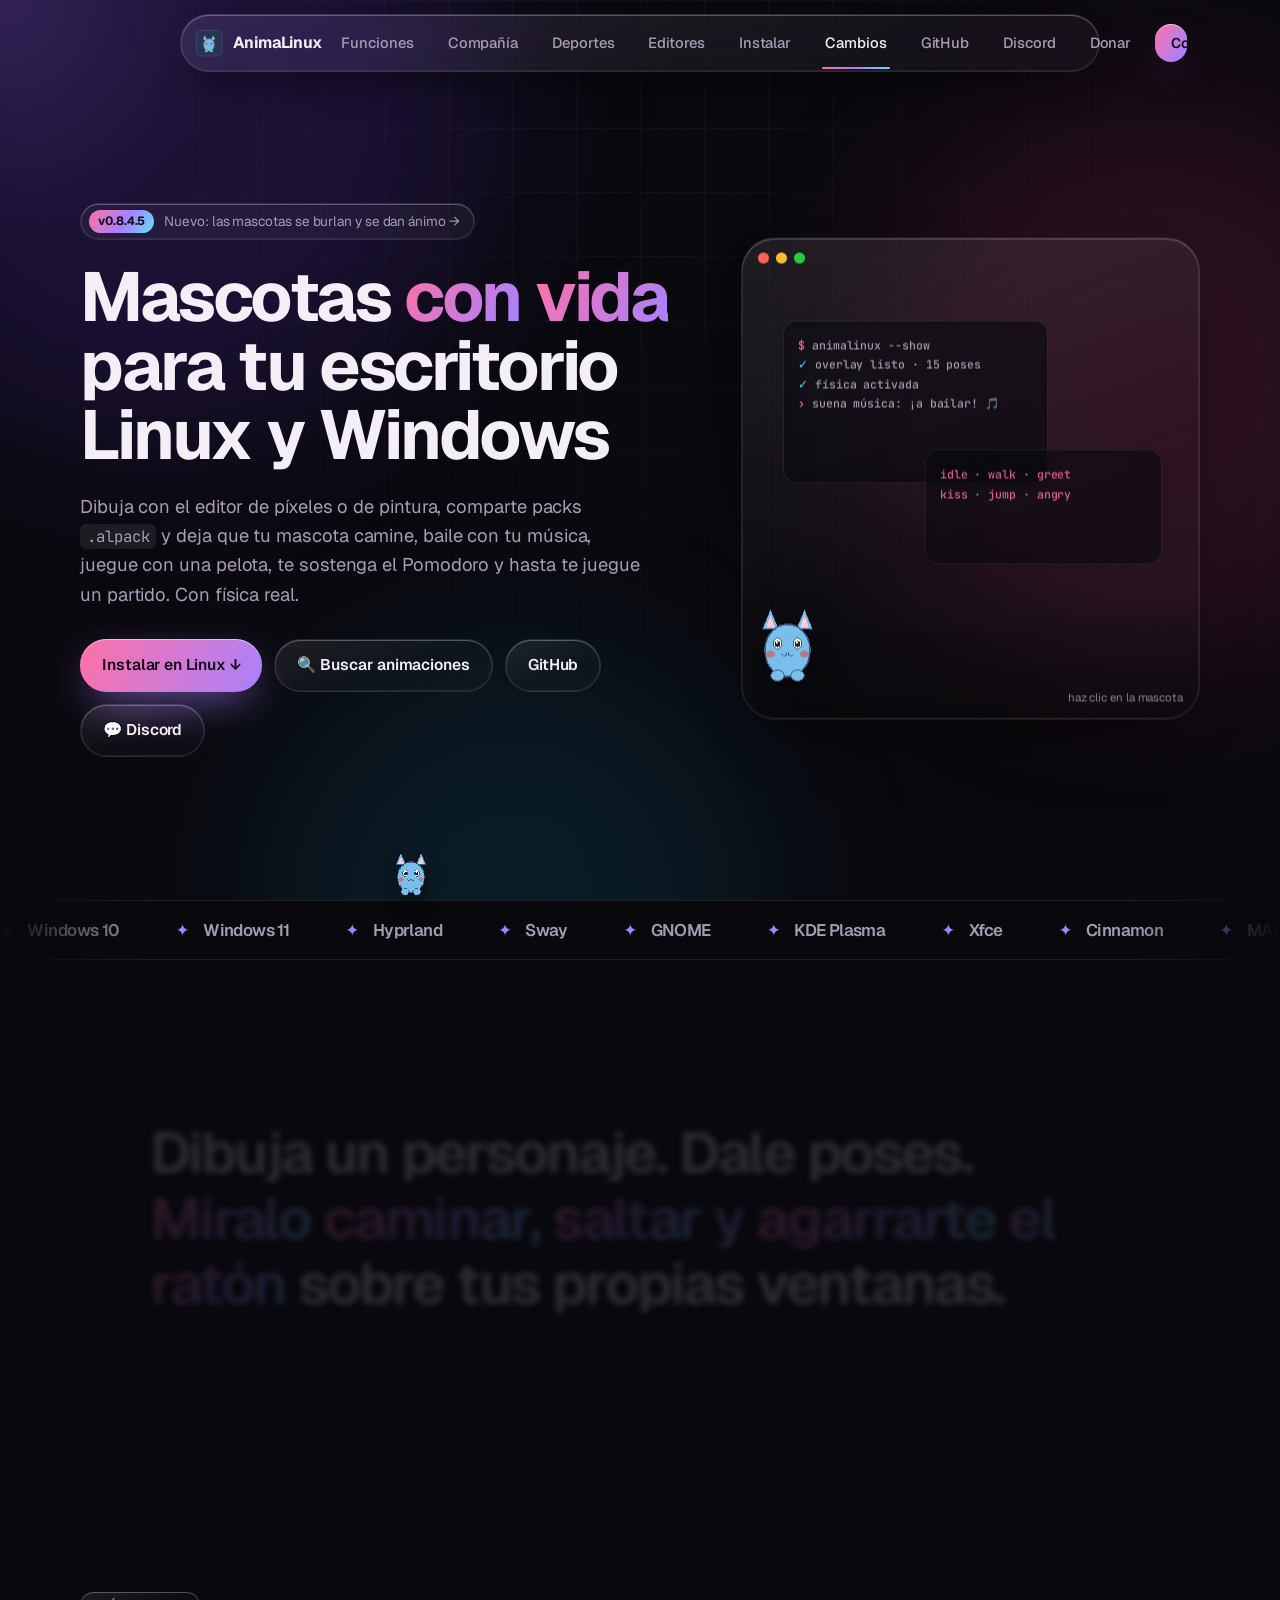
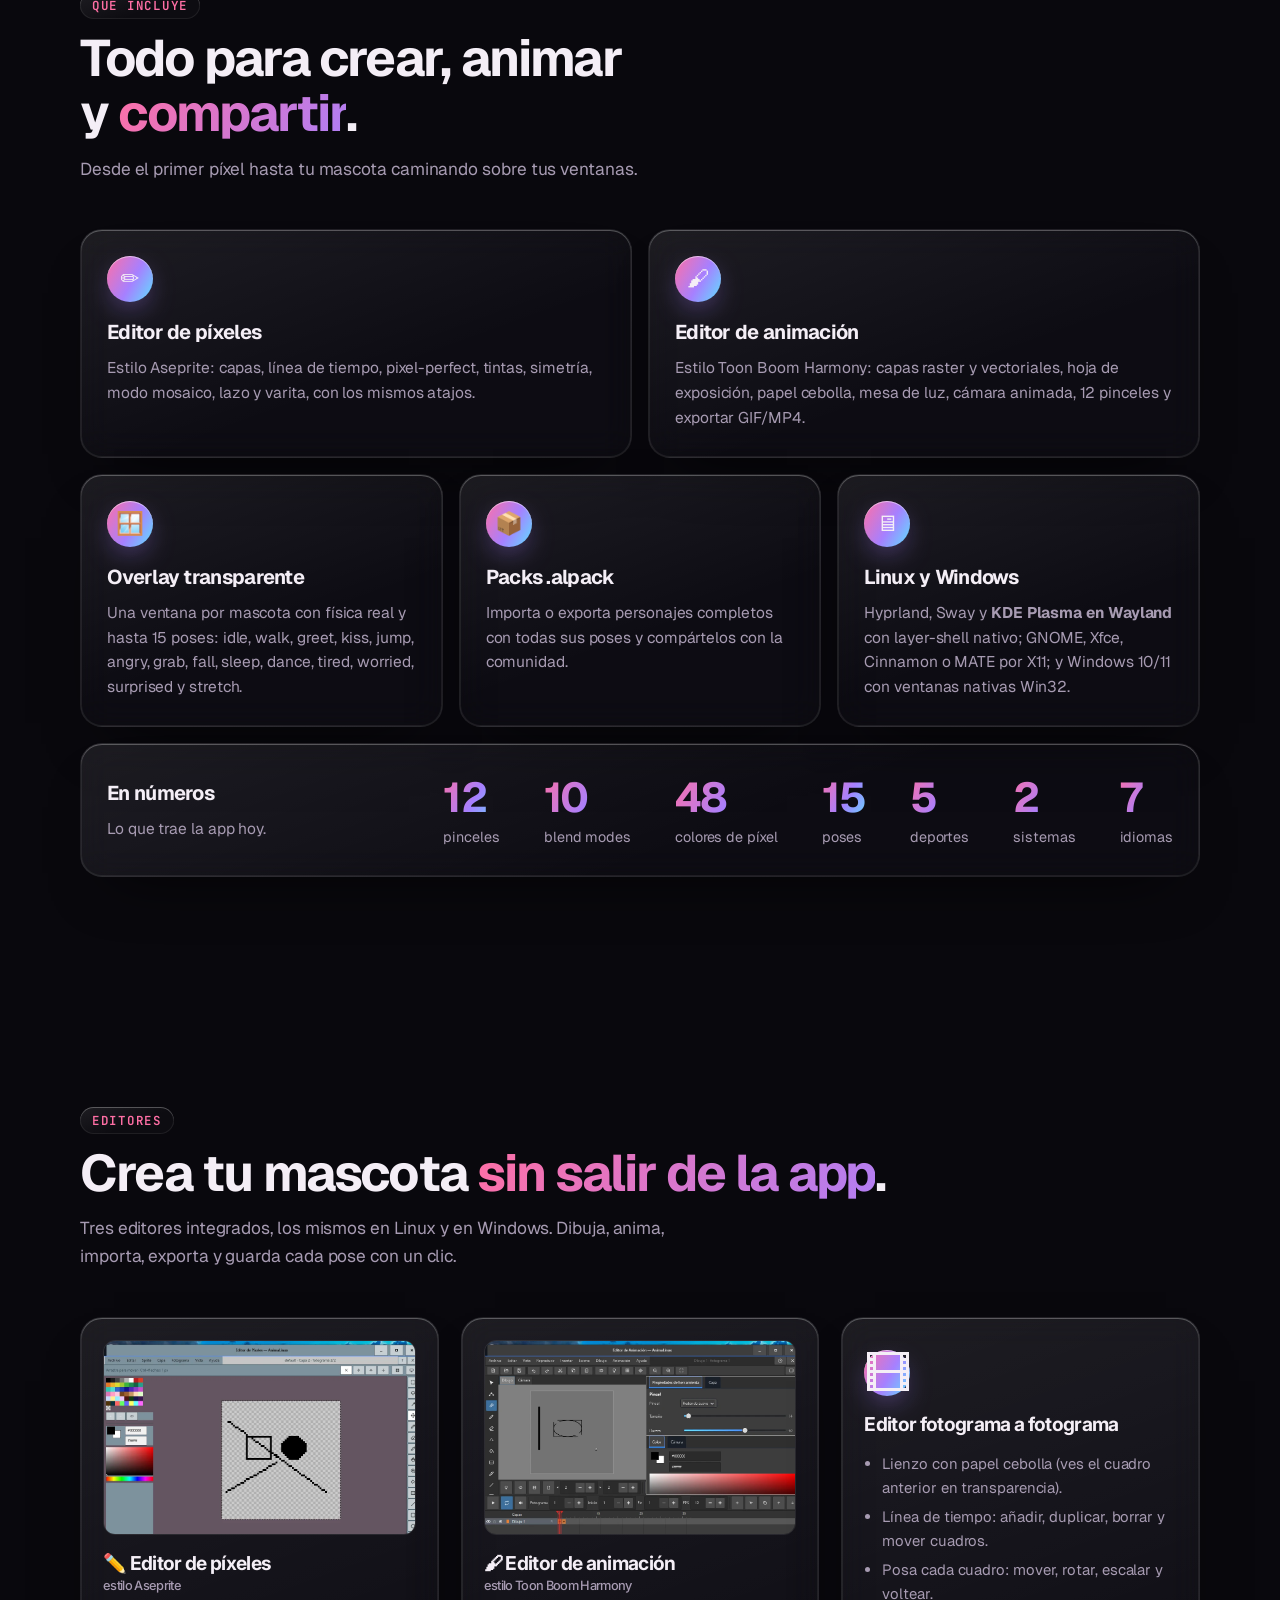
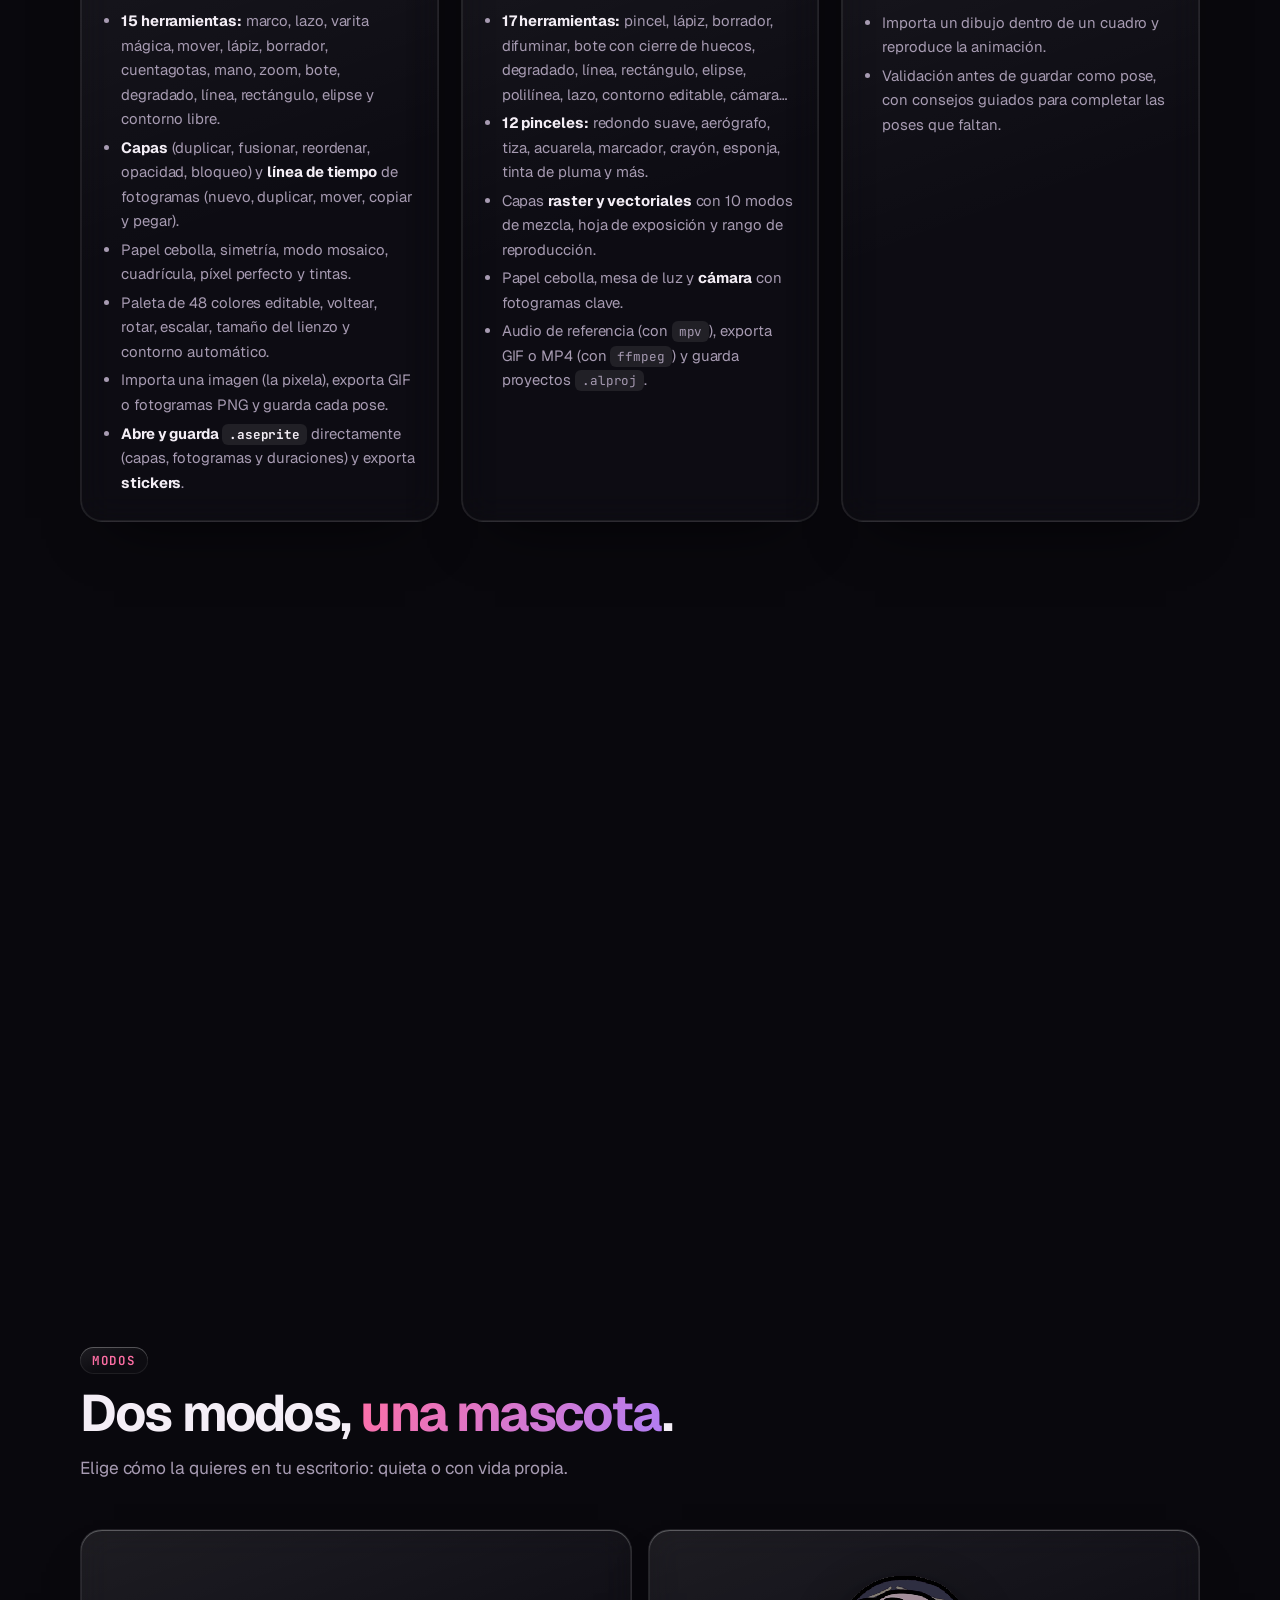
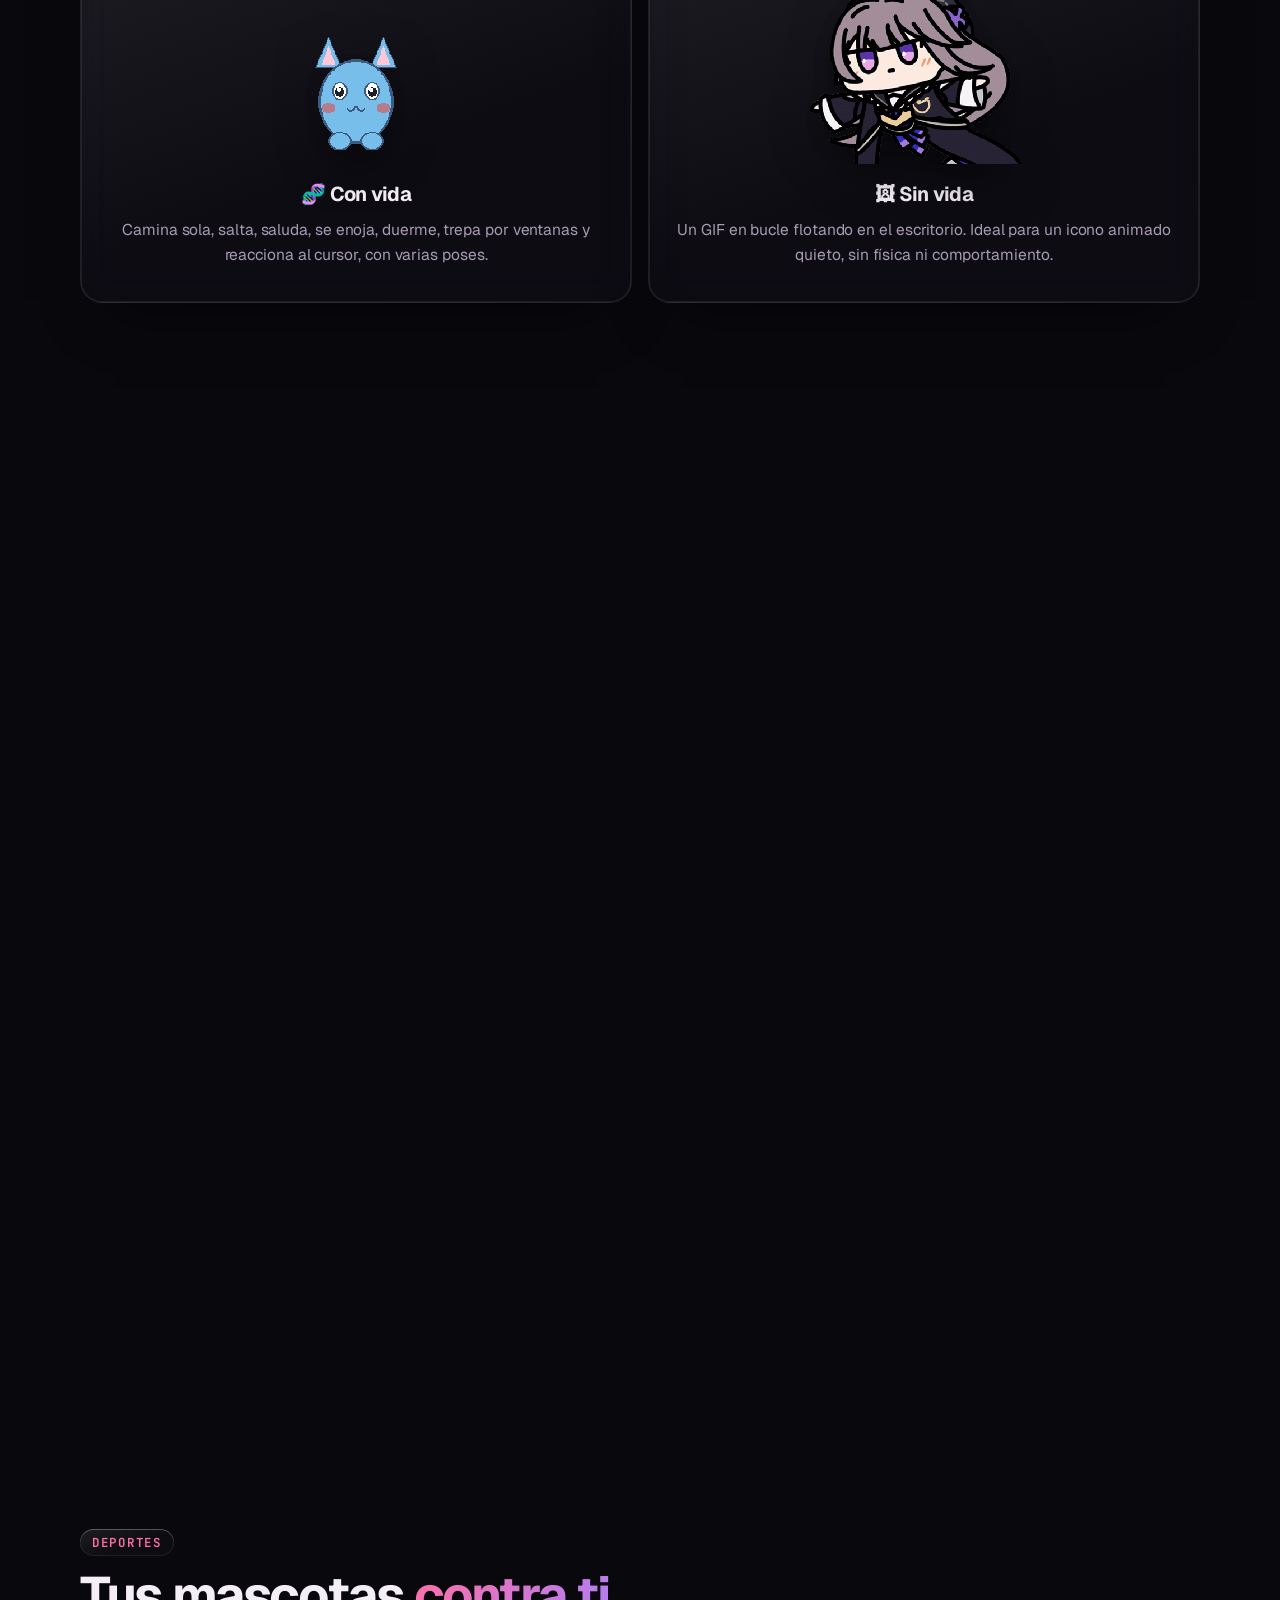
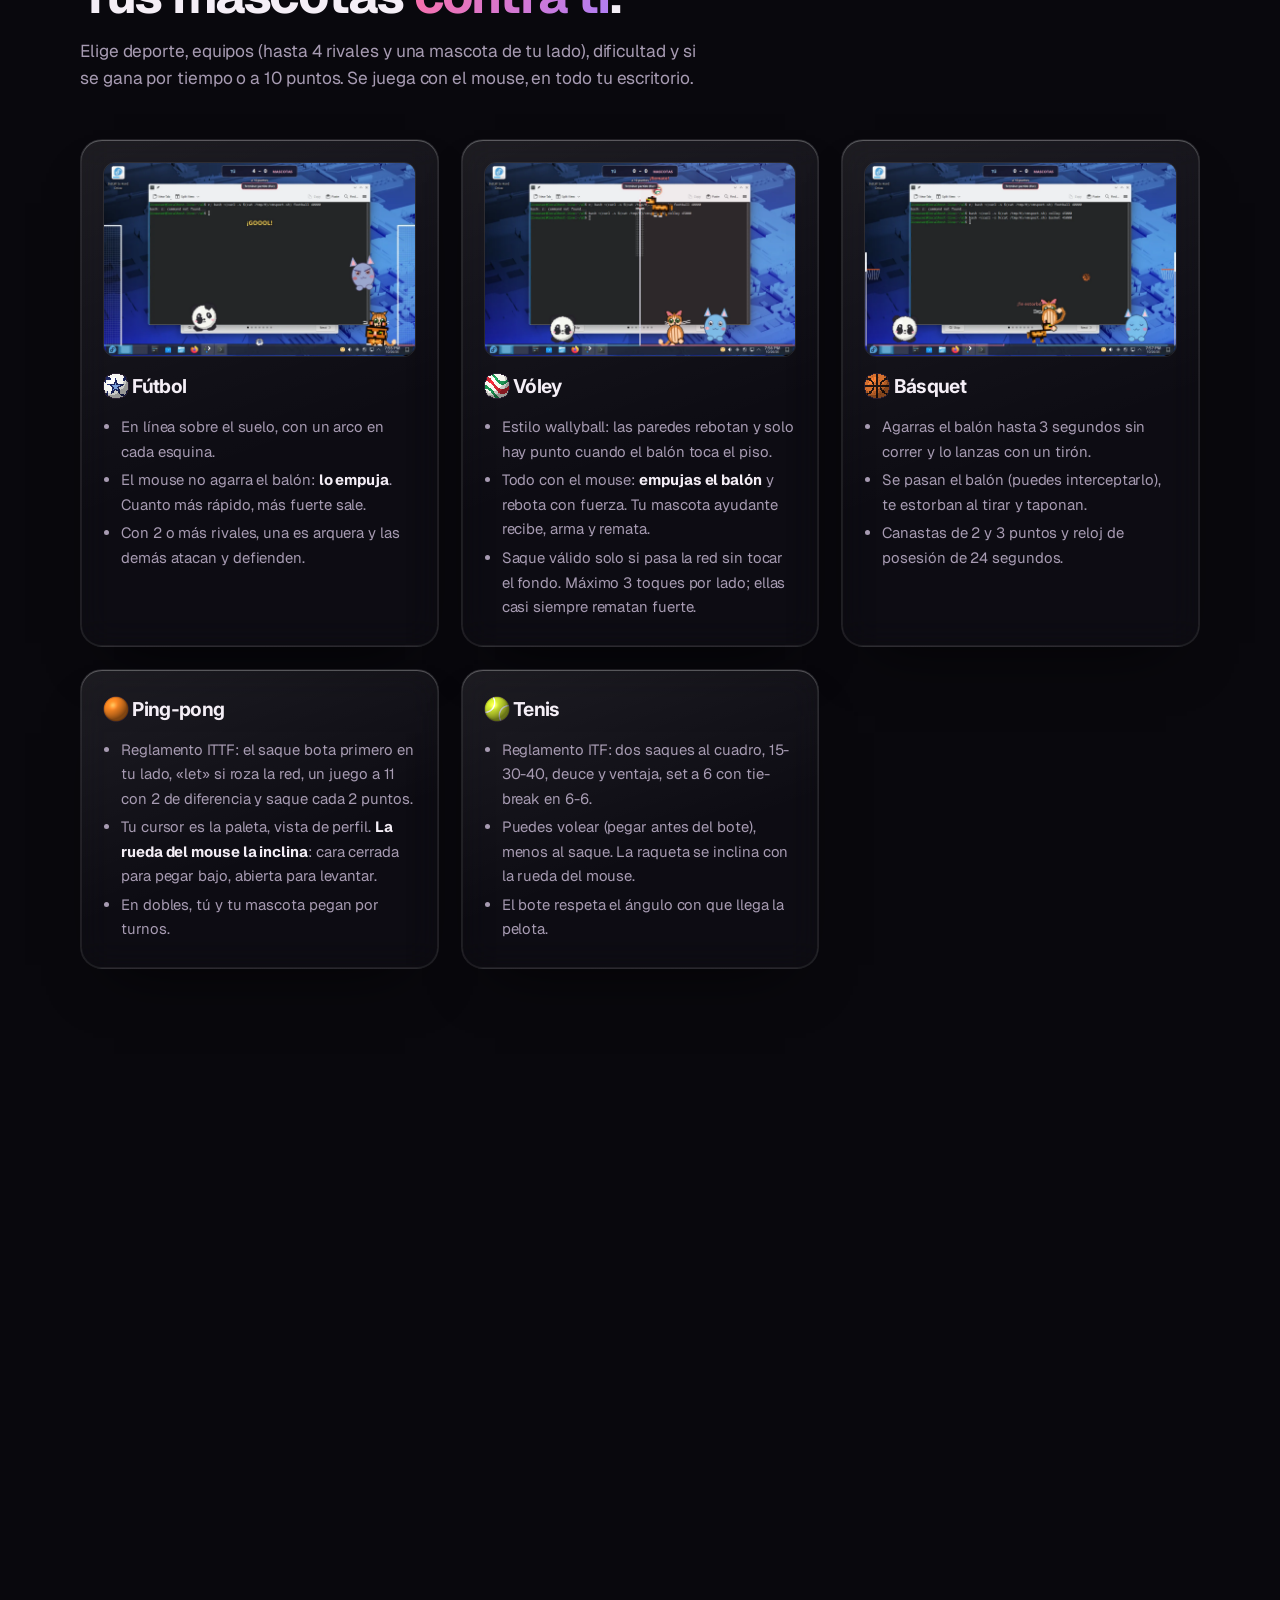
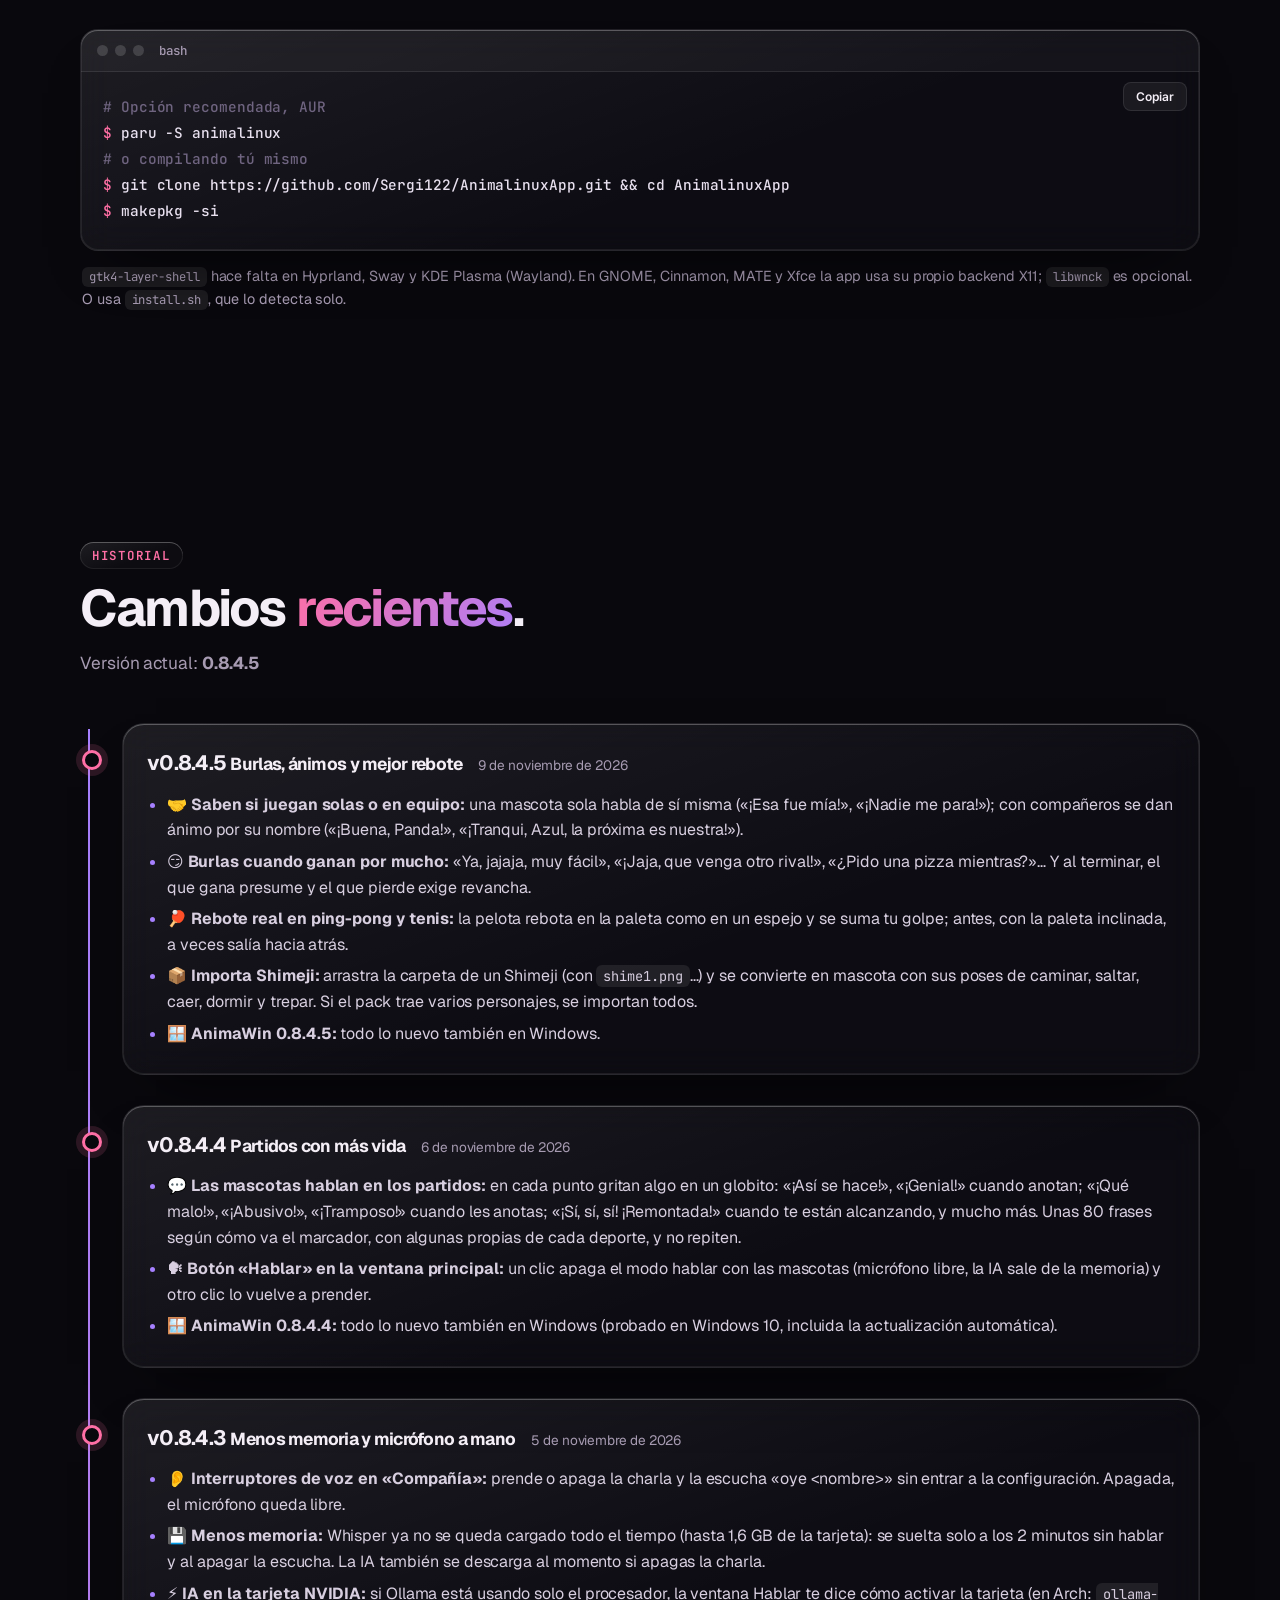
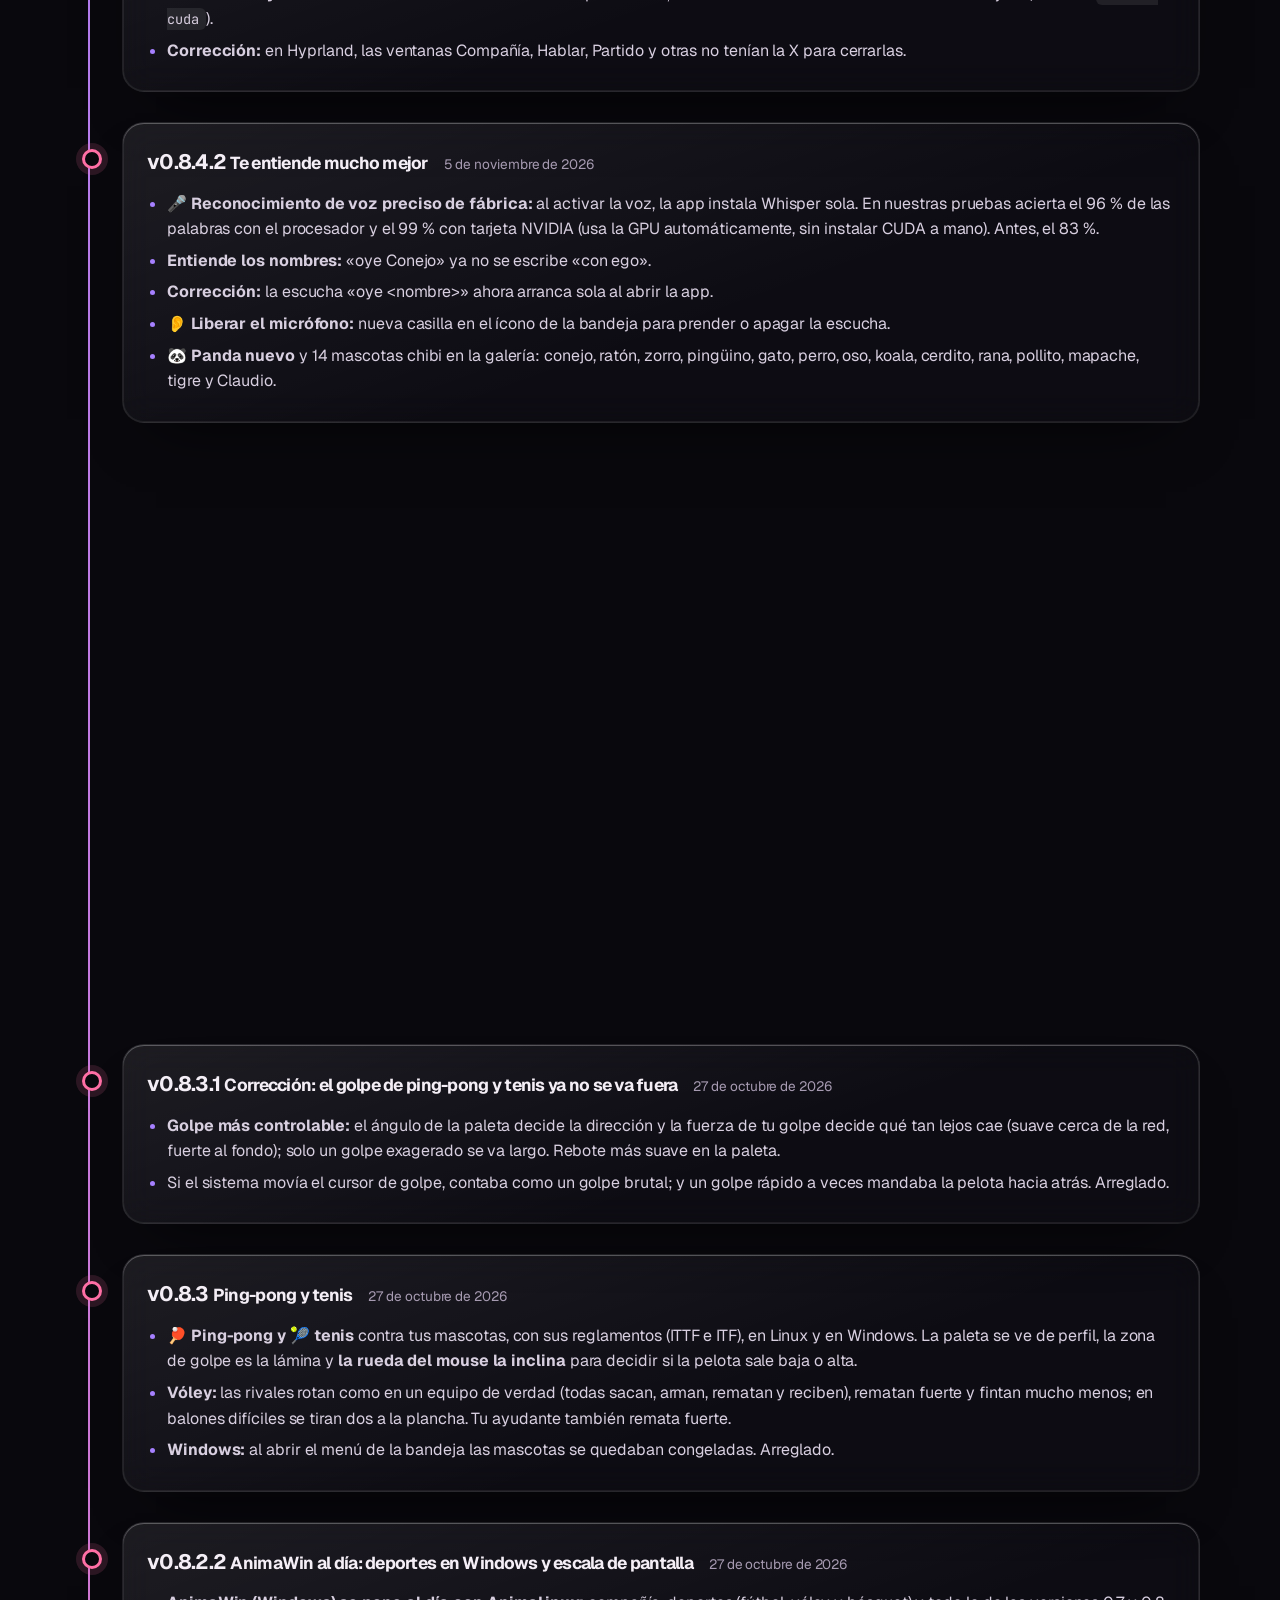
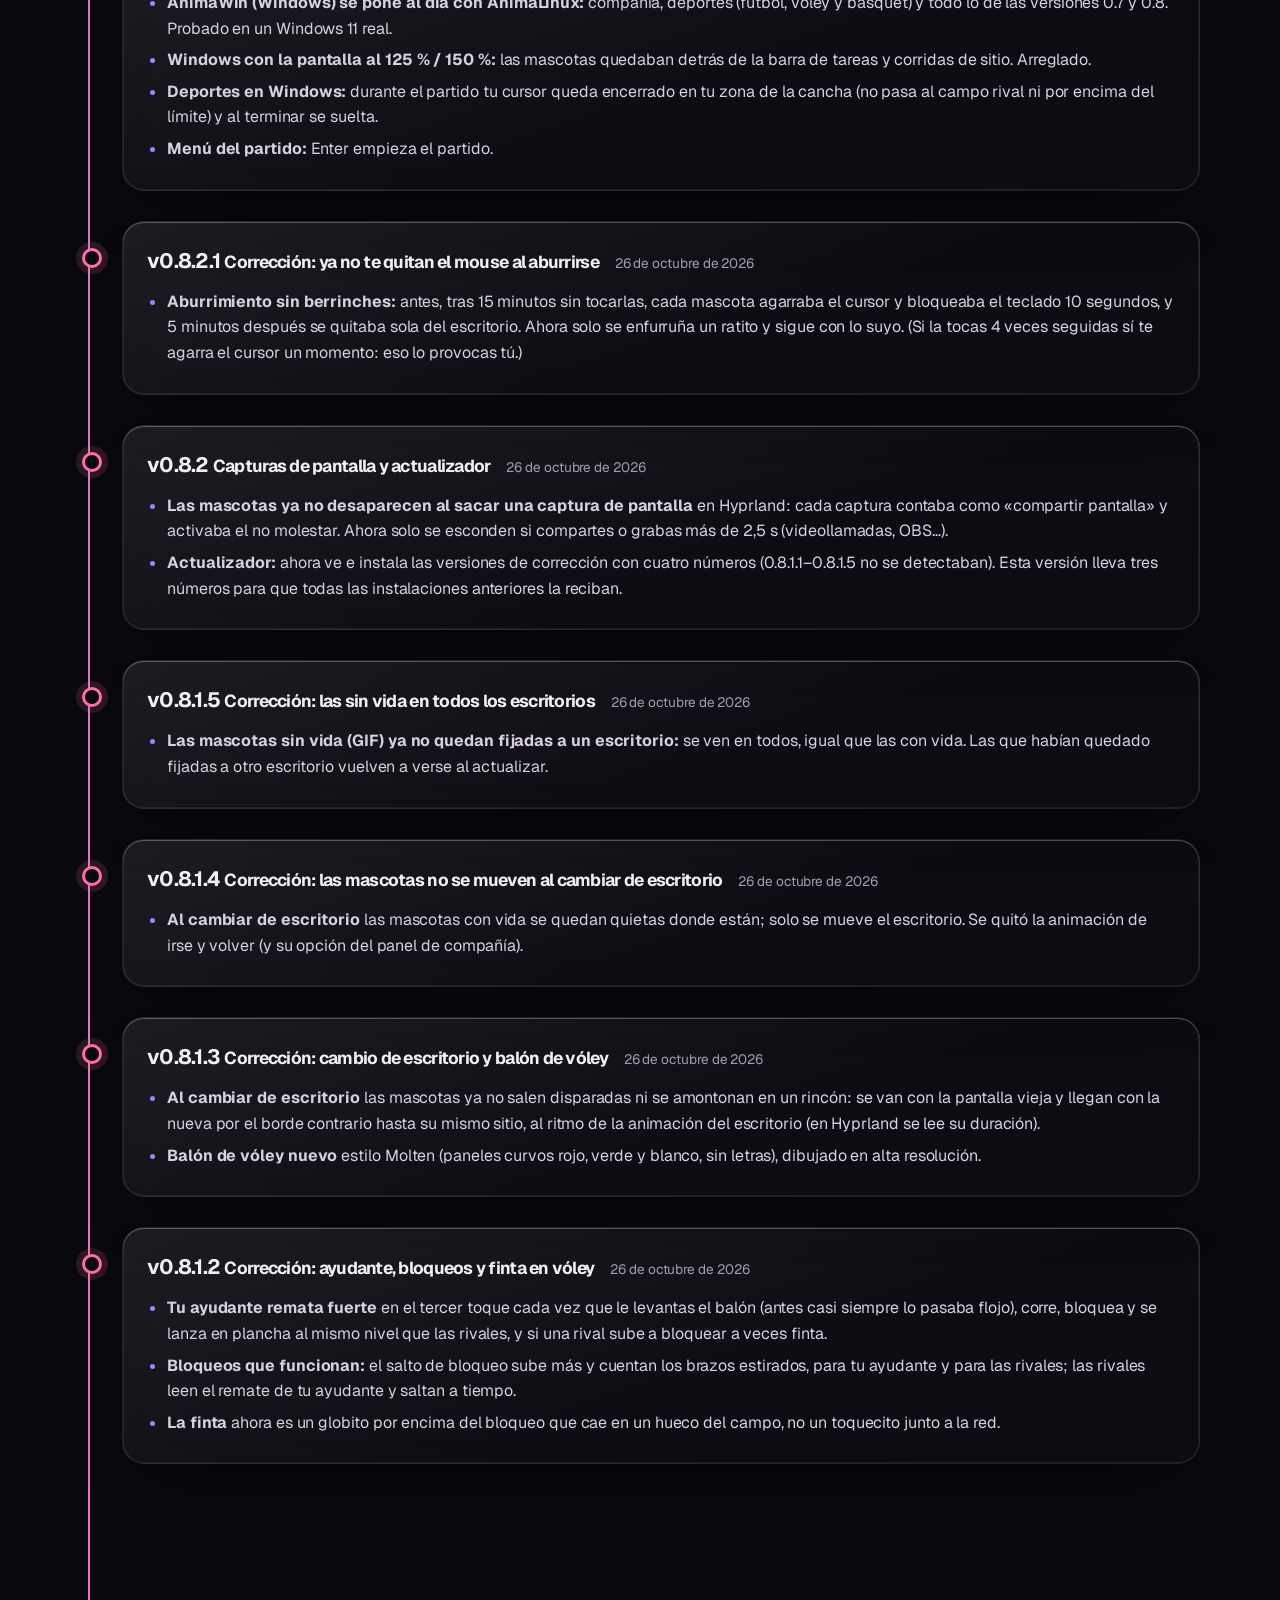
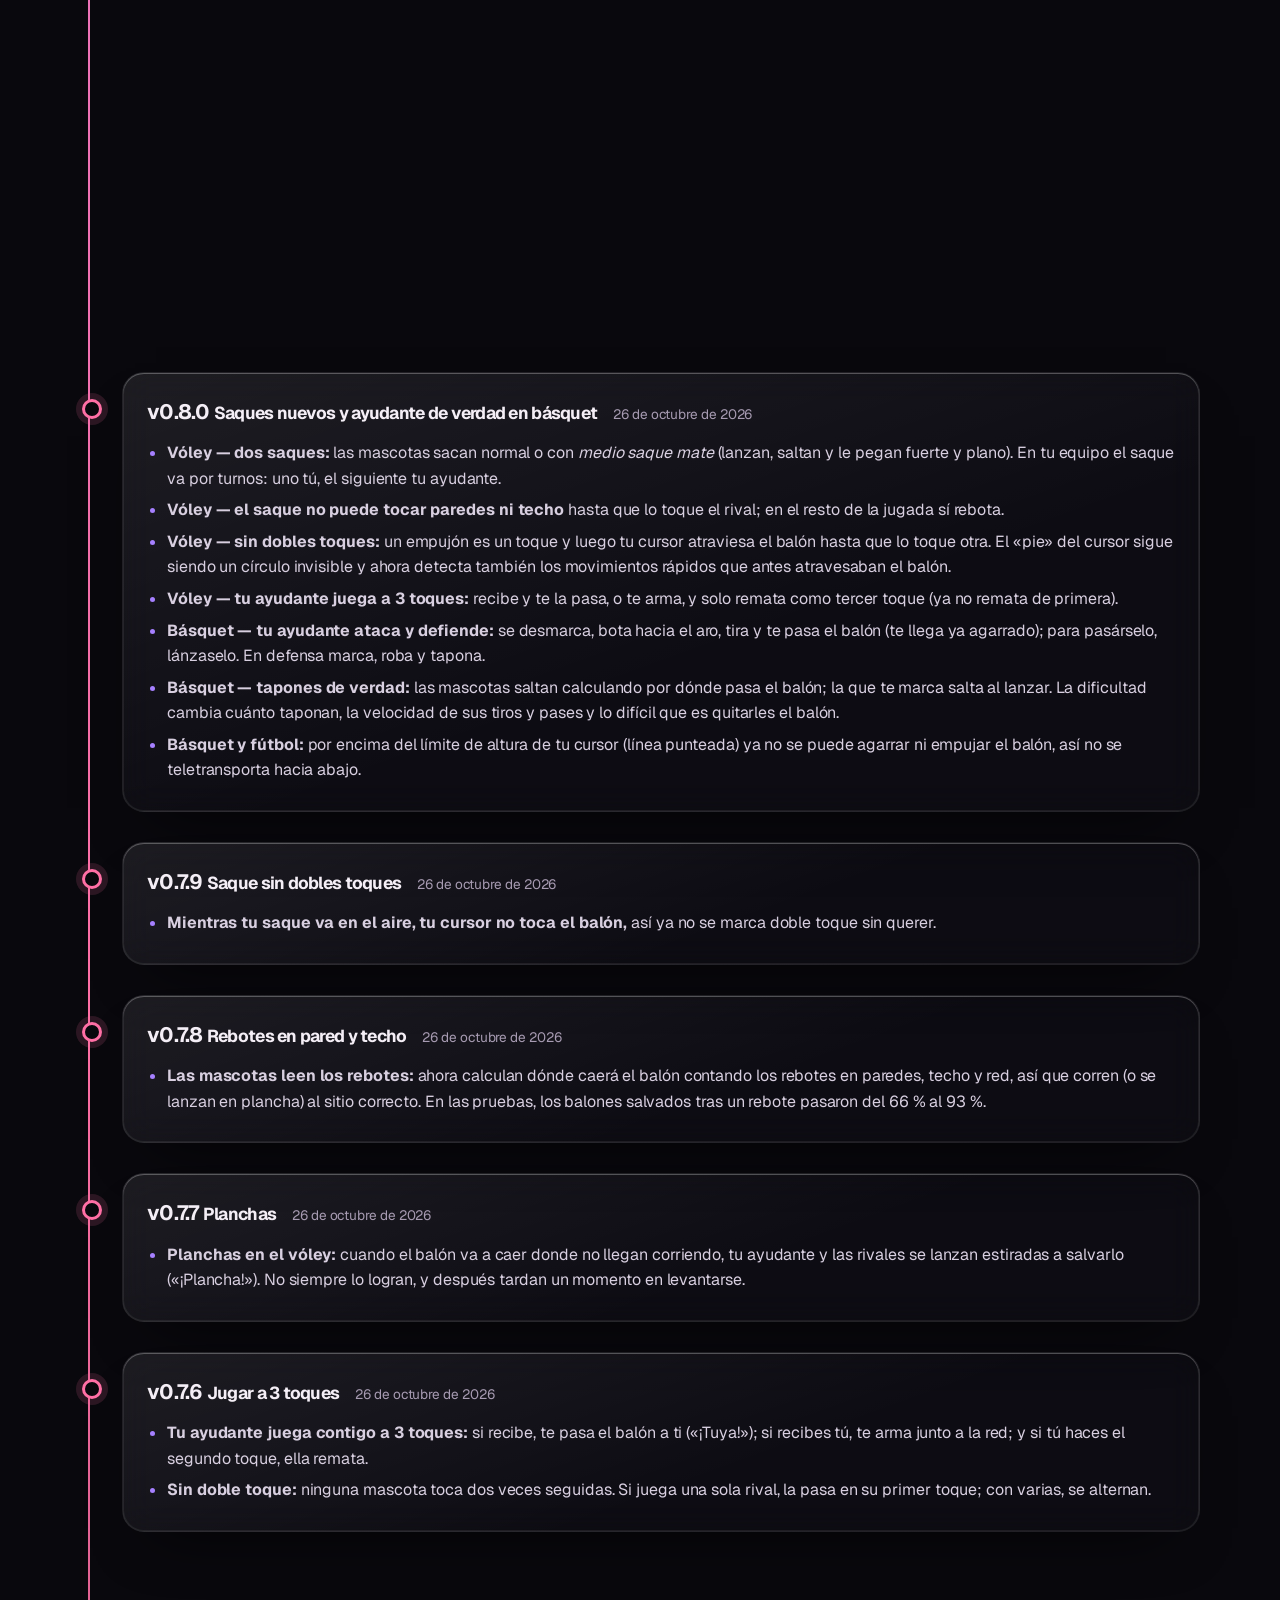
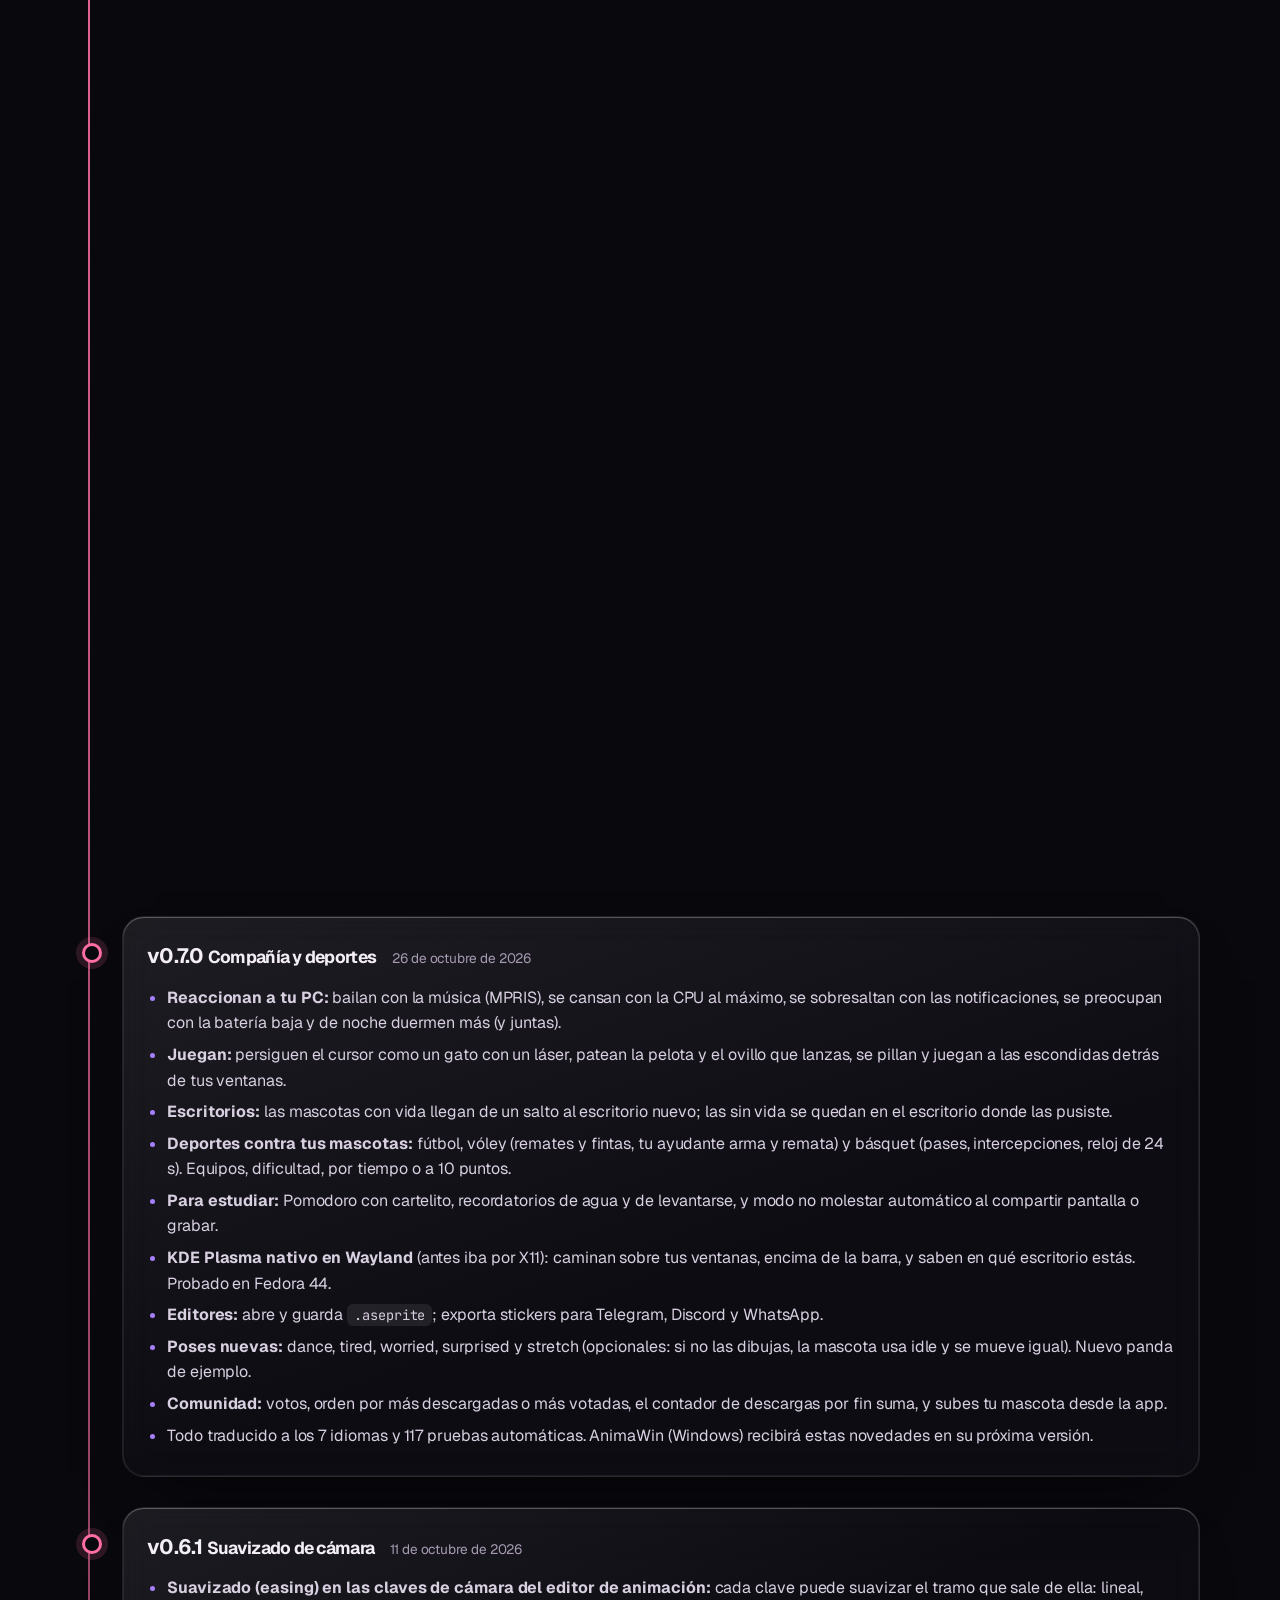
==== commit 6352c39b: "Importador de Shimeji: una carpeta de Shimeji (shime1.png…) se convierte en mascota Detecta shime1.p" ====
--- a/website/landing/public/index.html
+++ b/website/landing/public/index.html
@@ -310,6 +310,7 @@
         <li><strong>🤝 Saben si juegan solas o en equipo:</strong> una mascota sola habla de sí misma («¡Esa fue mía!», «¡Nadie me para!»); con compañeros se dan ánimo por su nombre («¡Buena, Panda!», «¡Tranqui, Azul, la próxima es nuestra!»).</li>
         <li><strong>😏 Burlas cuando ganan por mucho:</strong> «Ya, jajaja, muy fácil», «¡Jaja, que venga otro rival!», «¿Pido una pizza mientras?»… Y al terminar, el que gana presume y el que pierde exige revancha.</li>
         <li><strong>🏓 Rebote real en ping-pong y tenis:</strong> la pelota rebota en la paleta como en un espejo y se suma tu golpe; antes, con la paleta inclinada, a veces salía hacia atrás.</li>
+        <li><strong>📦 Importa Shimeji:</strong> arrastra la carpeta de un Shimeji (con <code>shime1.png</code>…) y se convierte en mascota con sus poses de caminar, saltar, caer, dormir y trepar. Si el pack trae varios personajes, se importan todos.</li>
         <li><strong>🪟 AnimaWin 0.8.4.5:</strong> todo lo nuevo también en Windows.</li>
       </ul>
     </div>
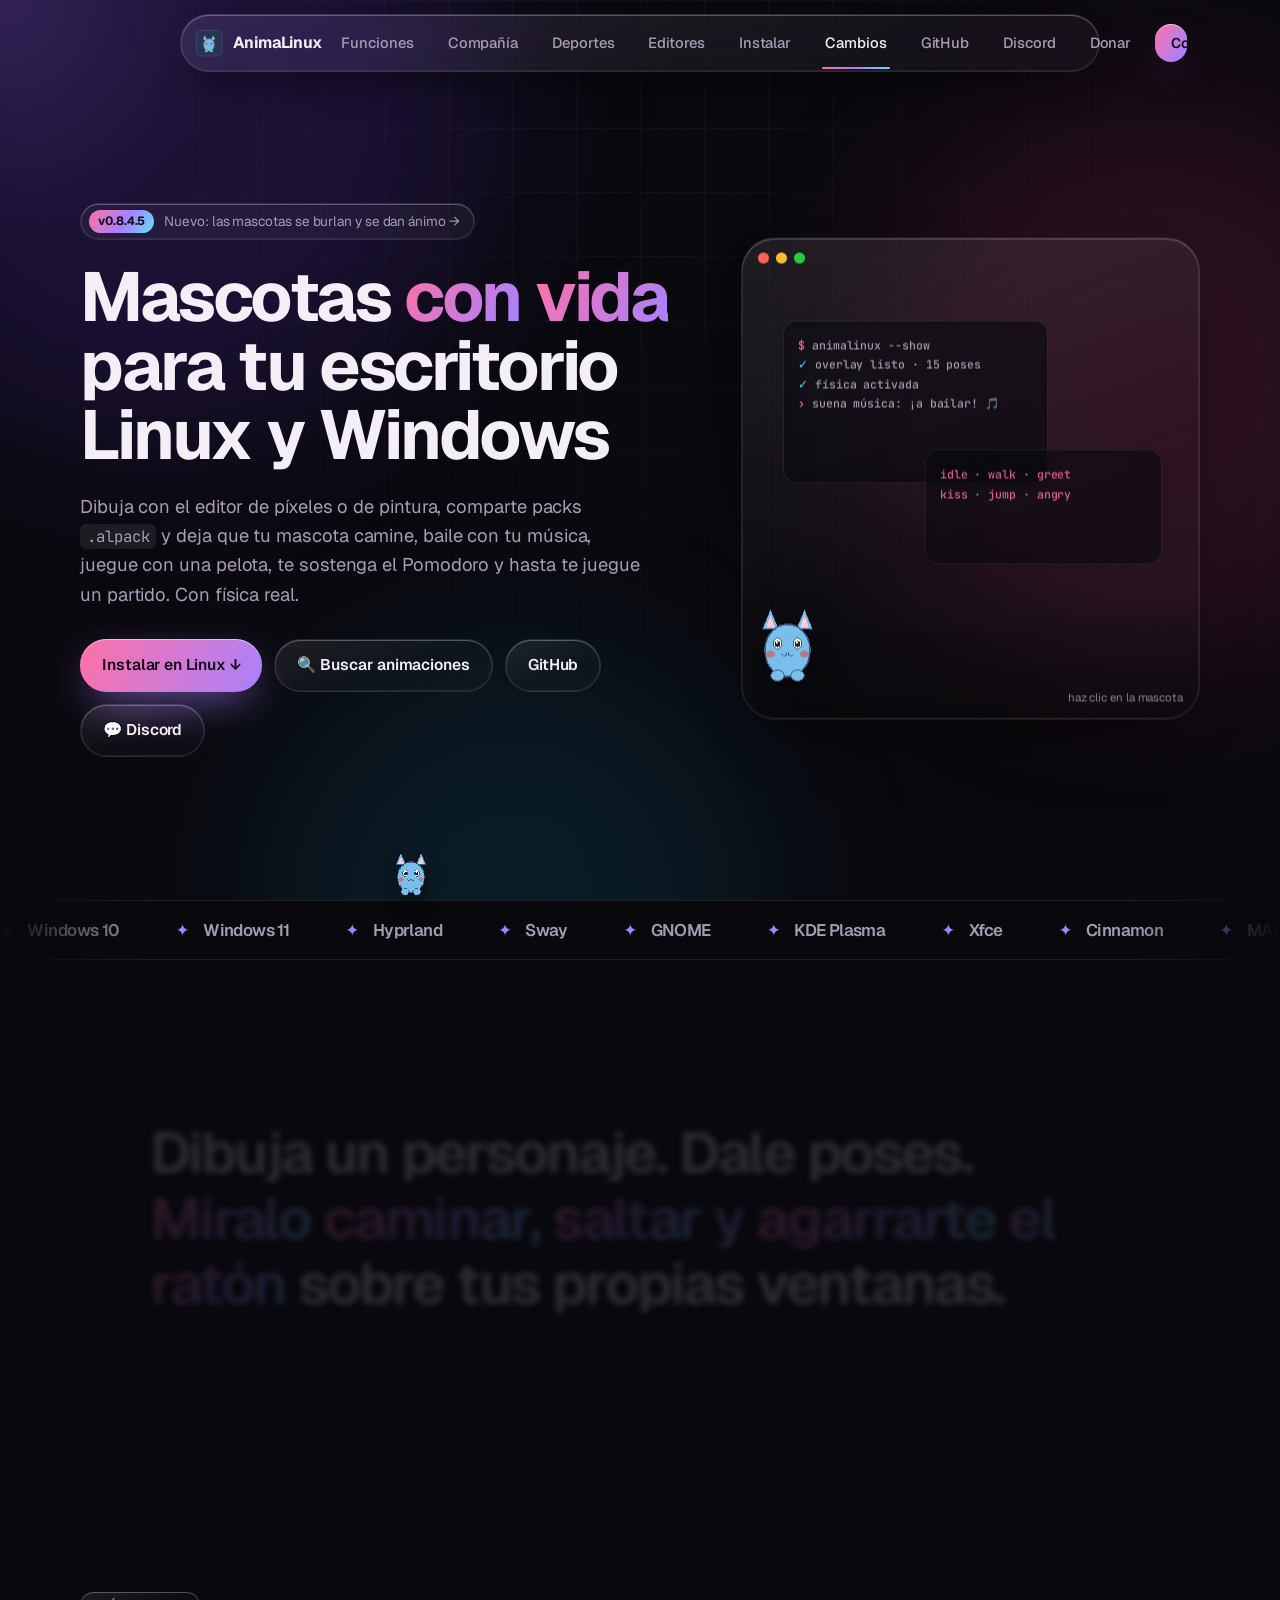
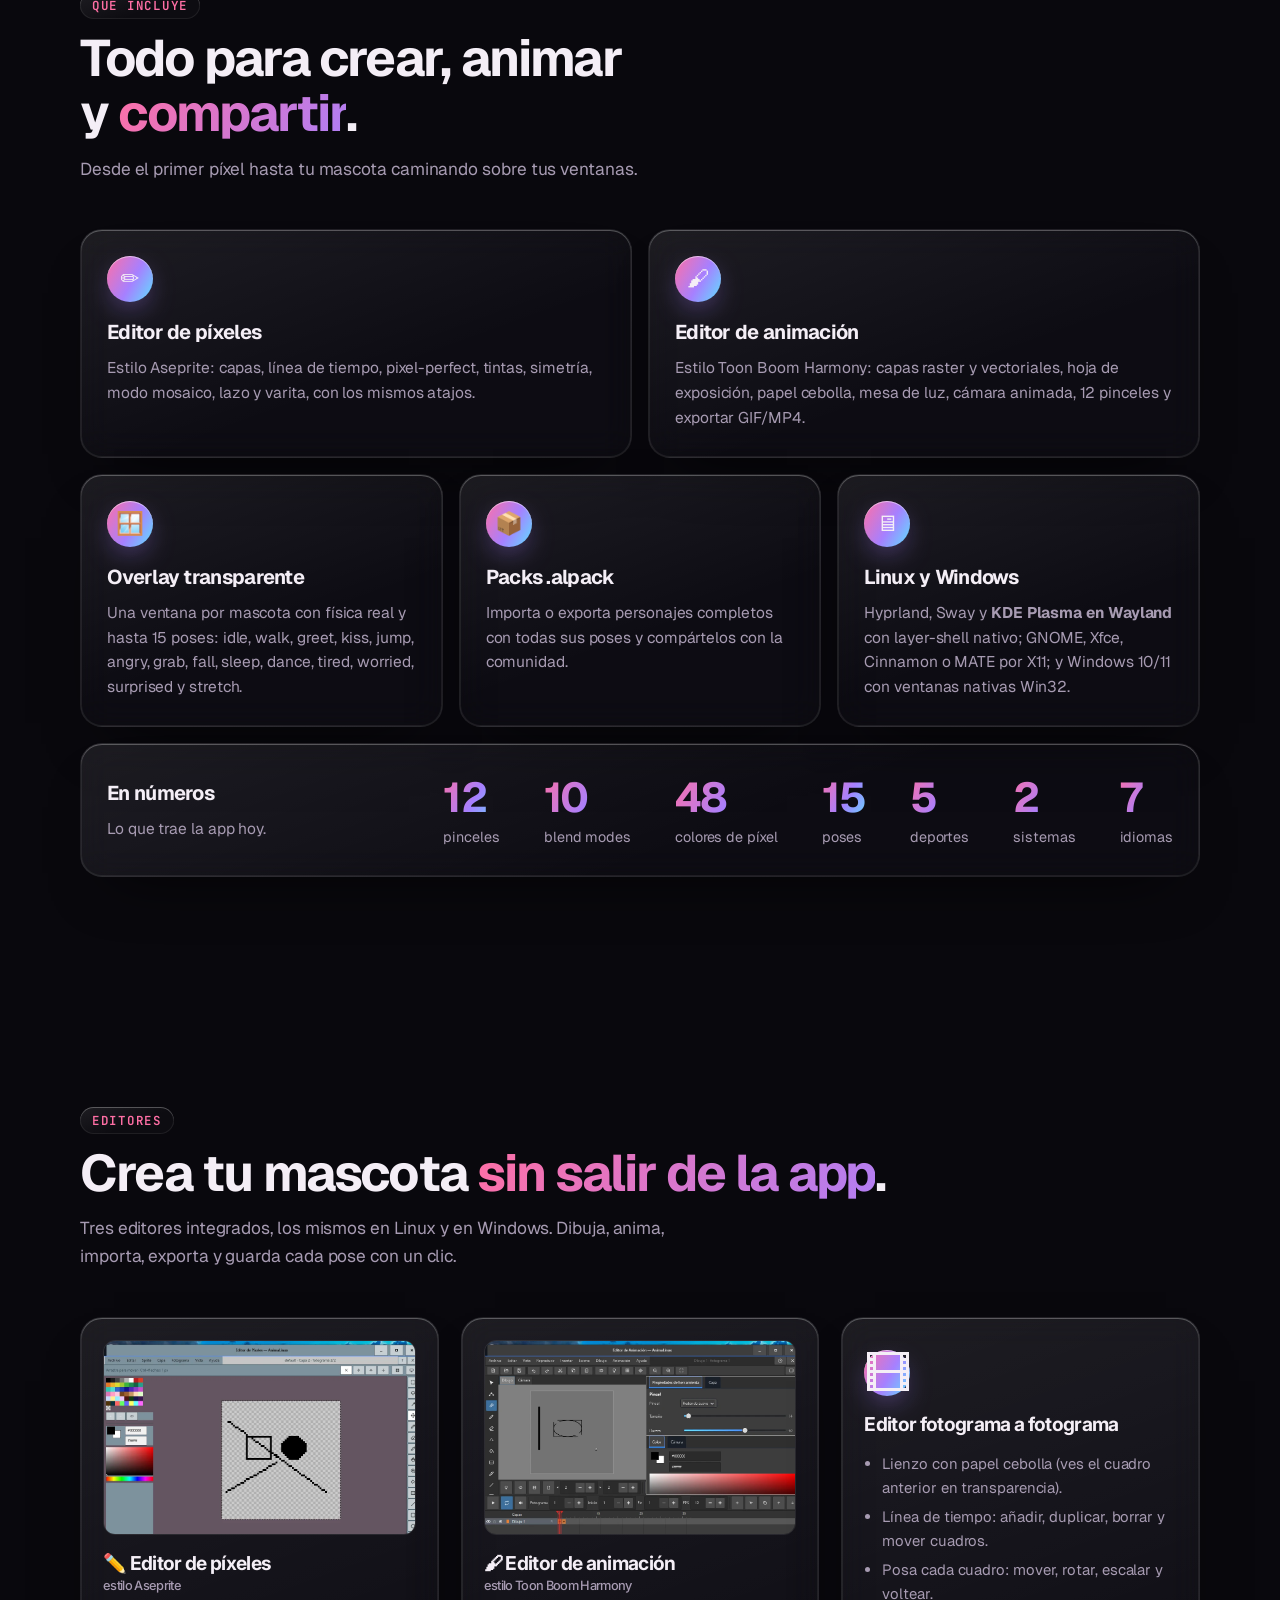
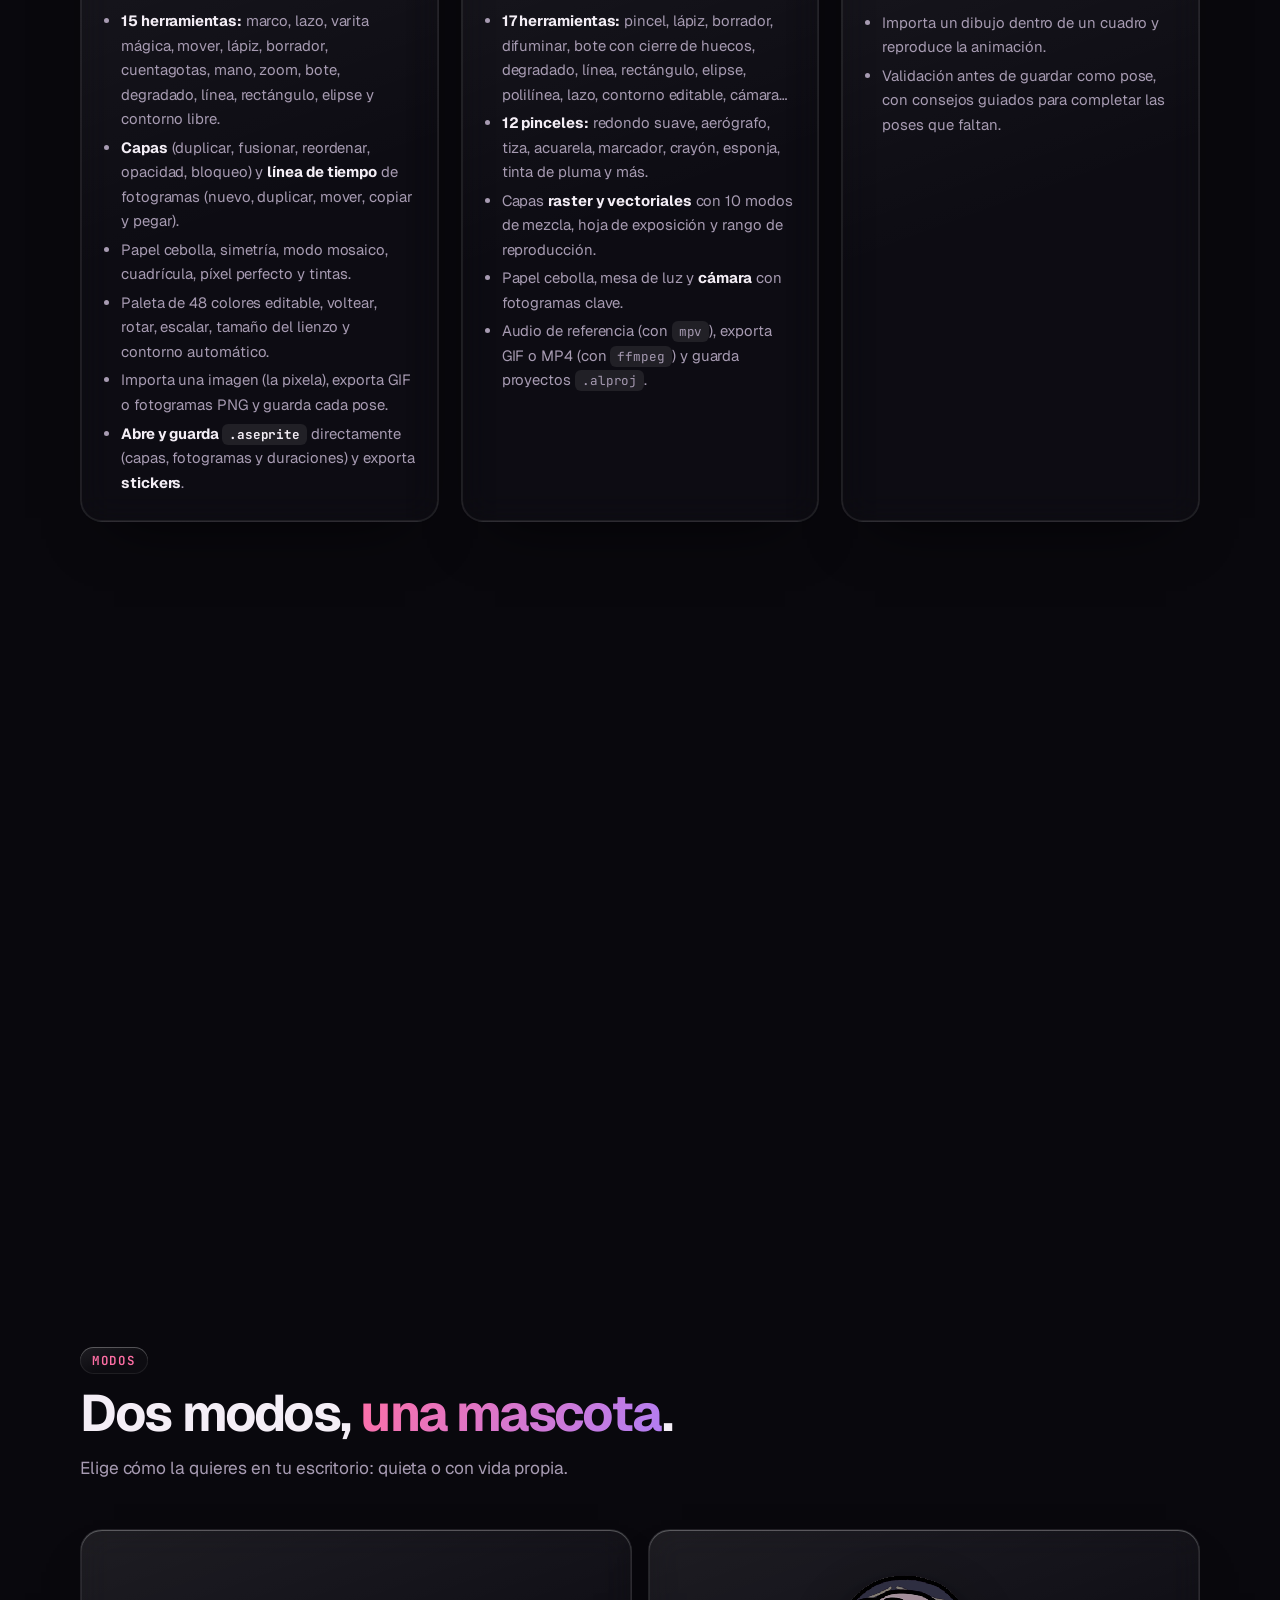
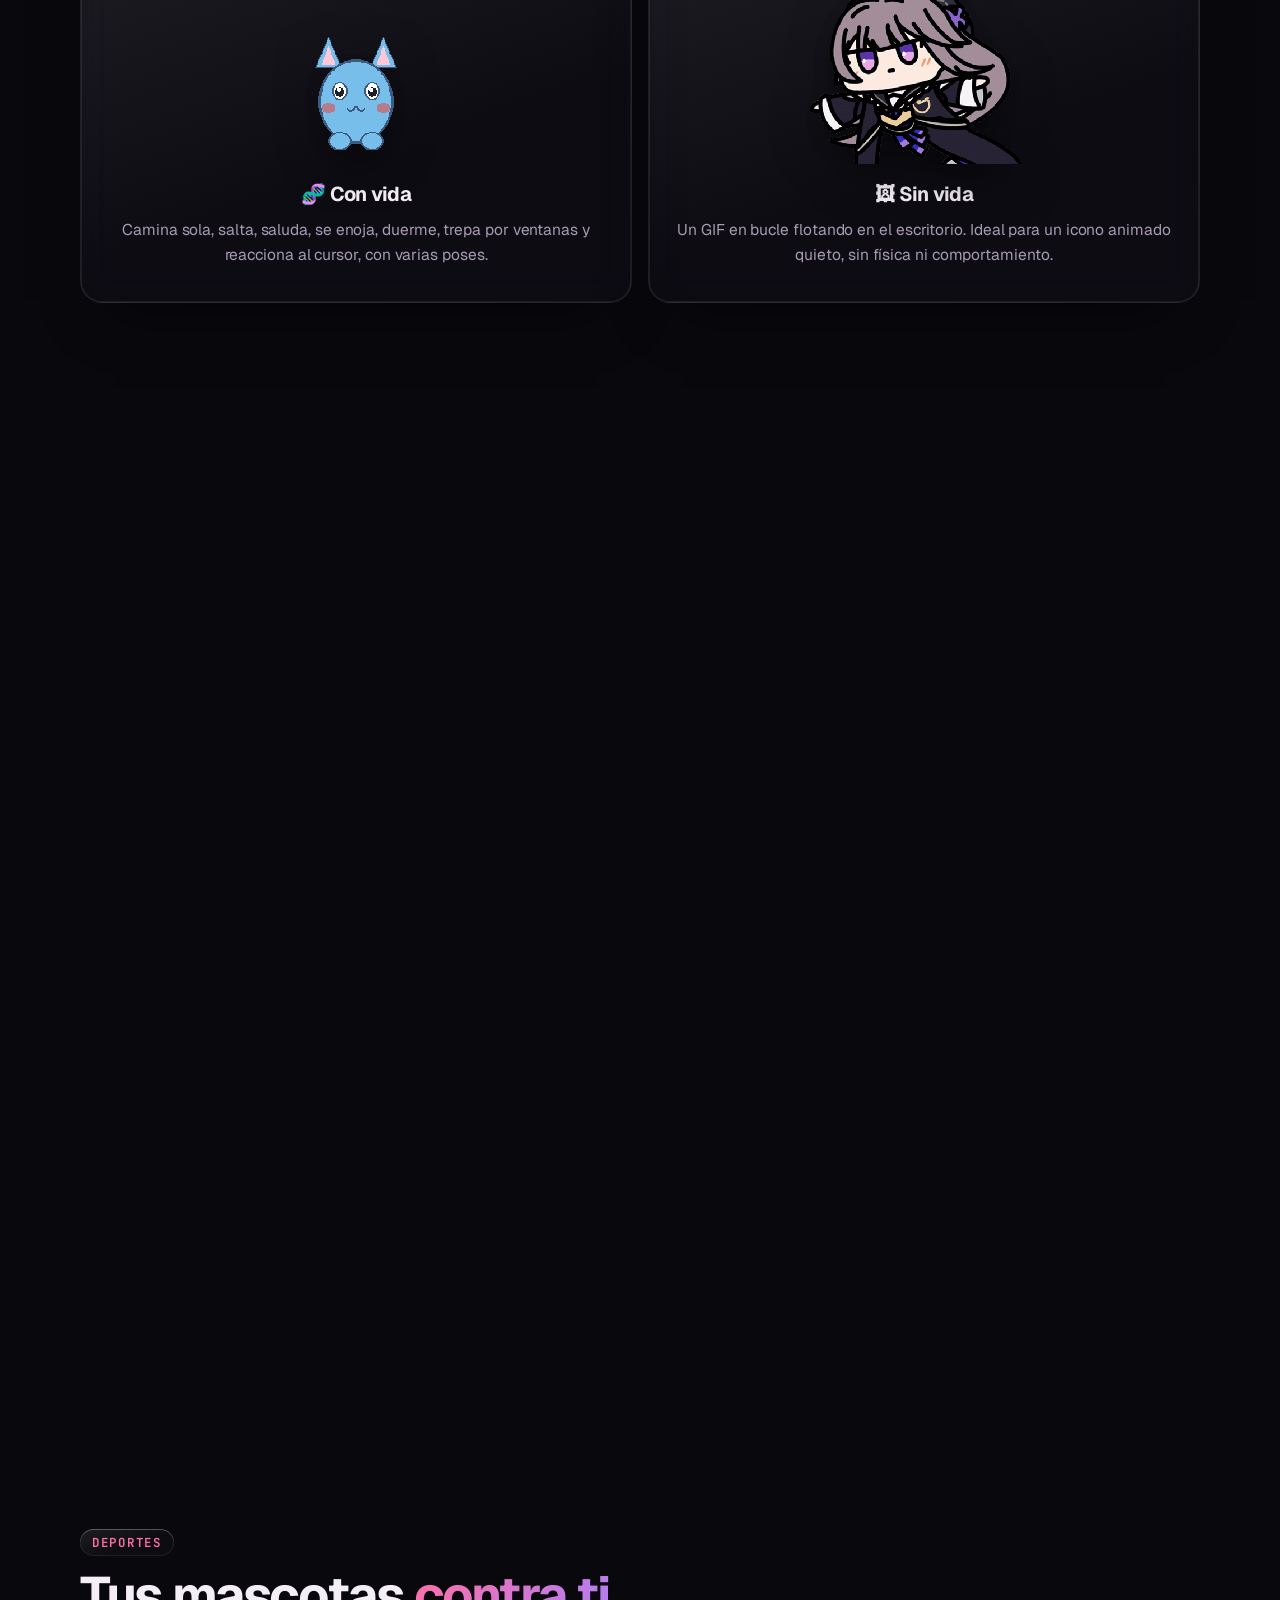
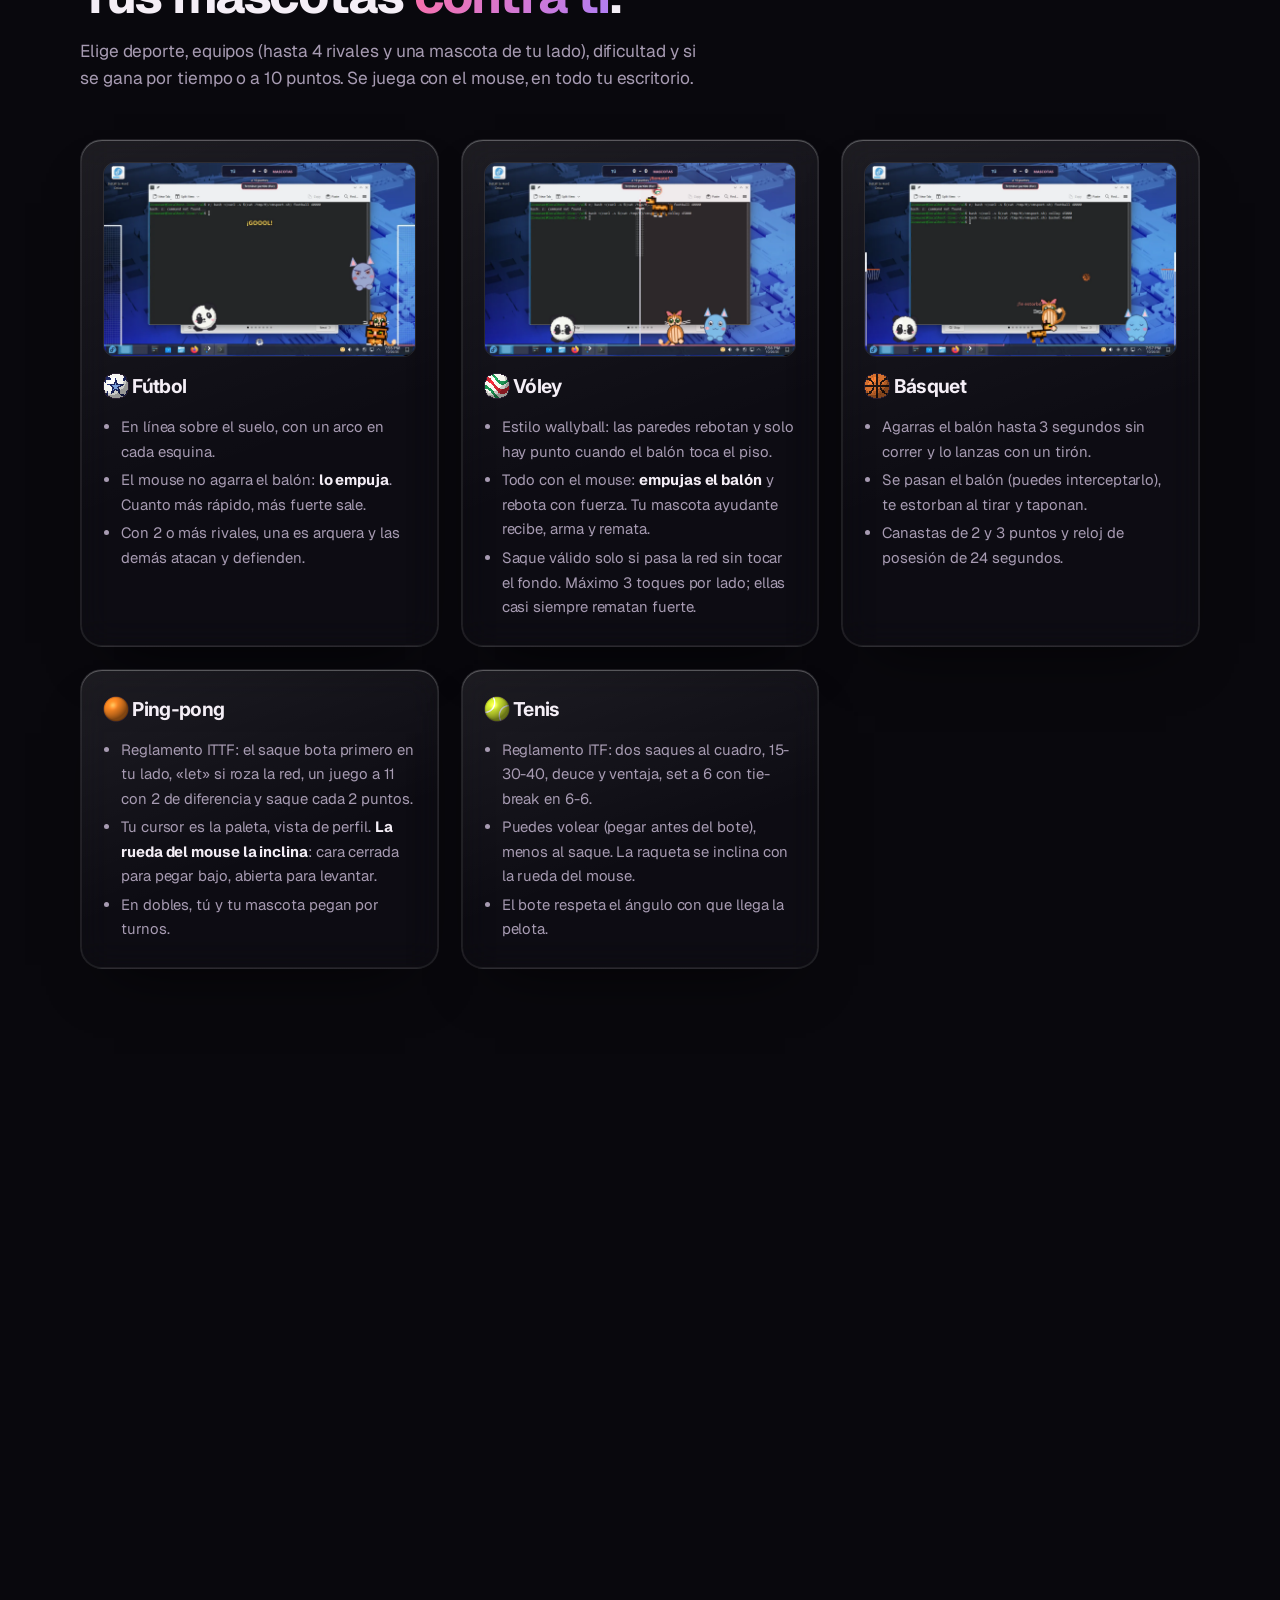
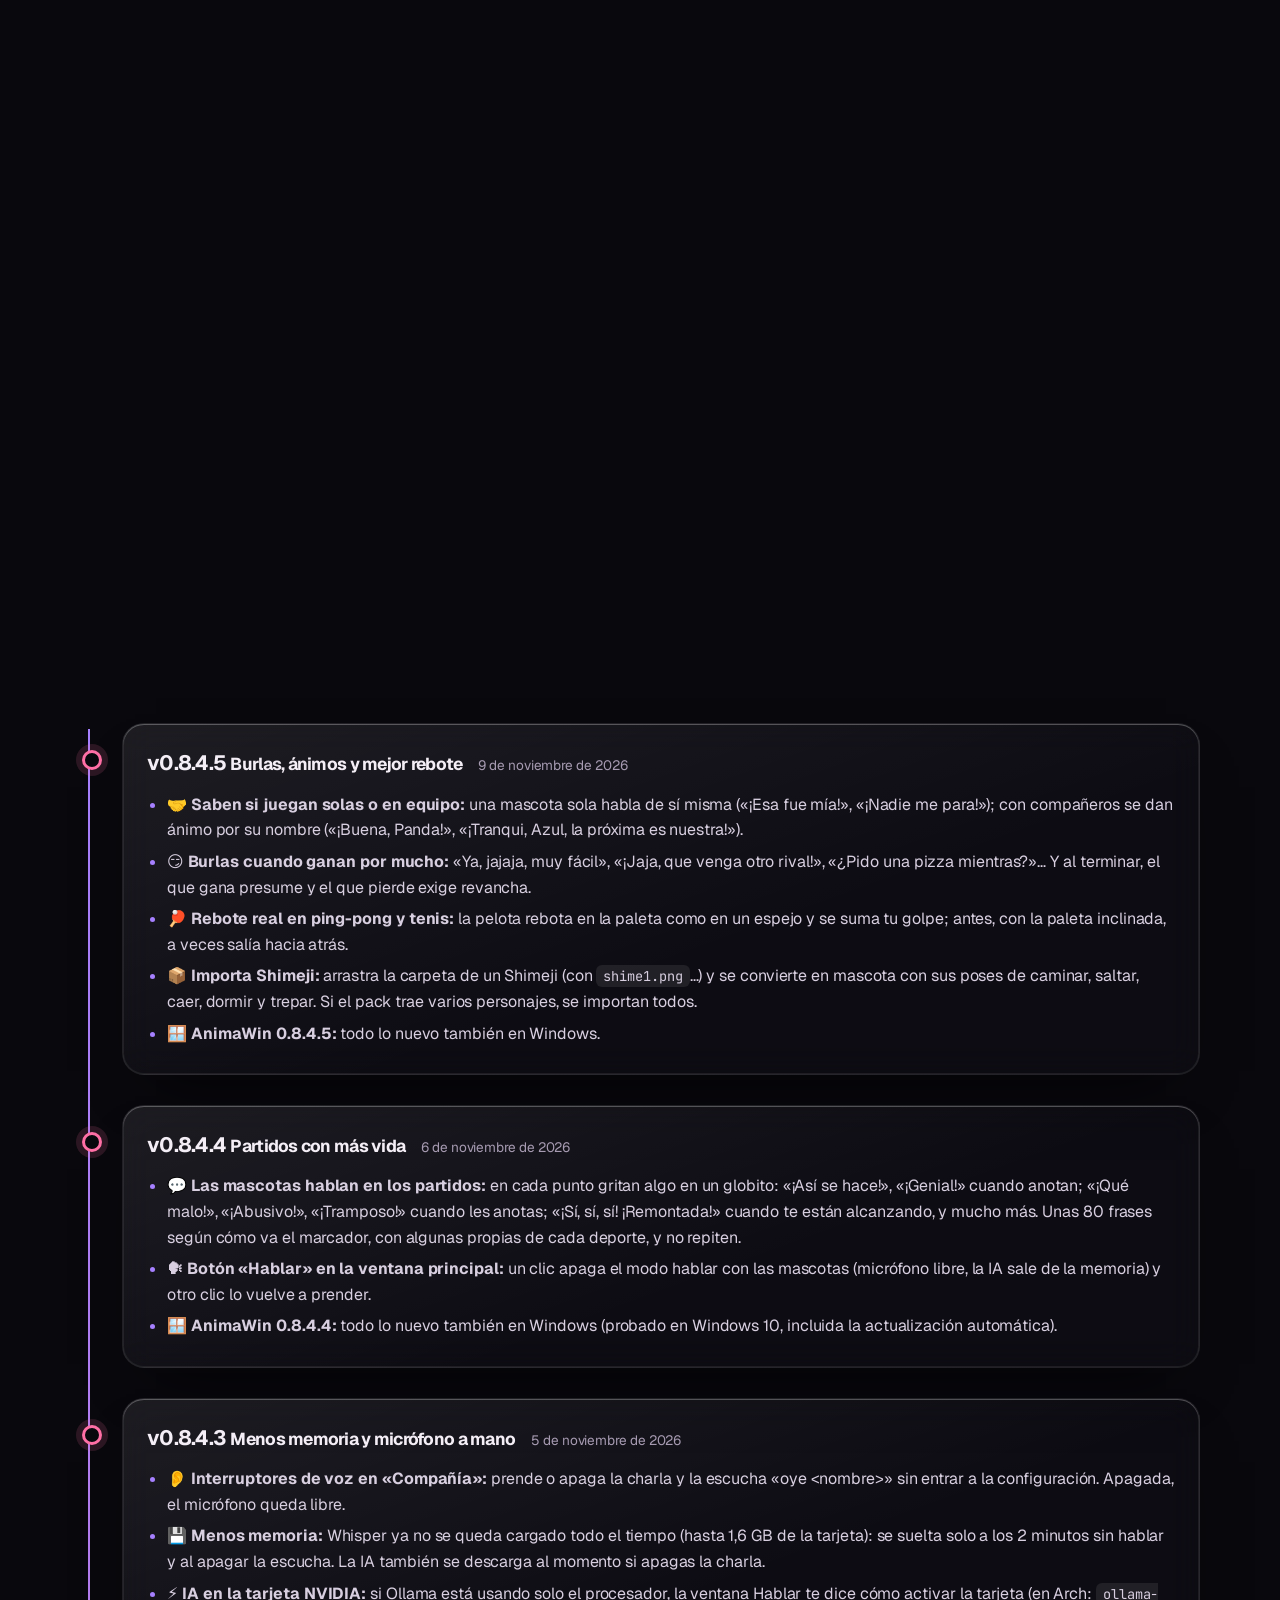
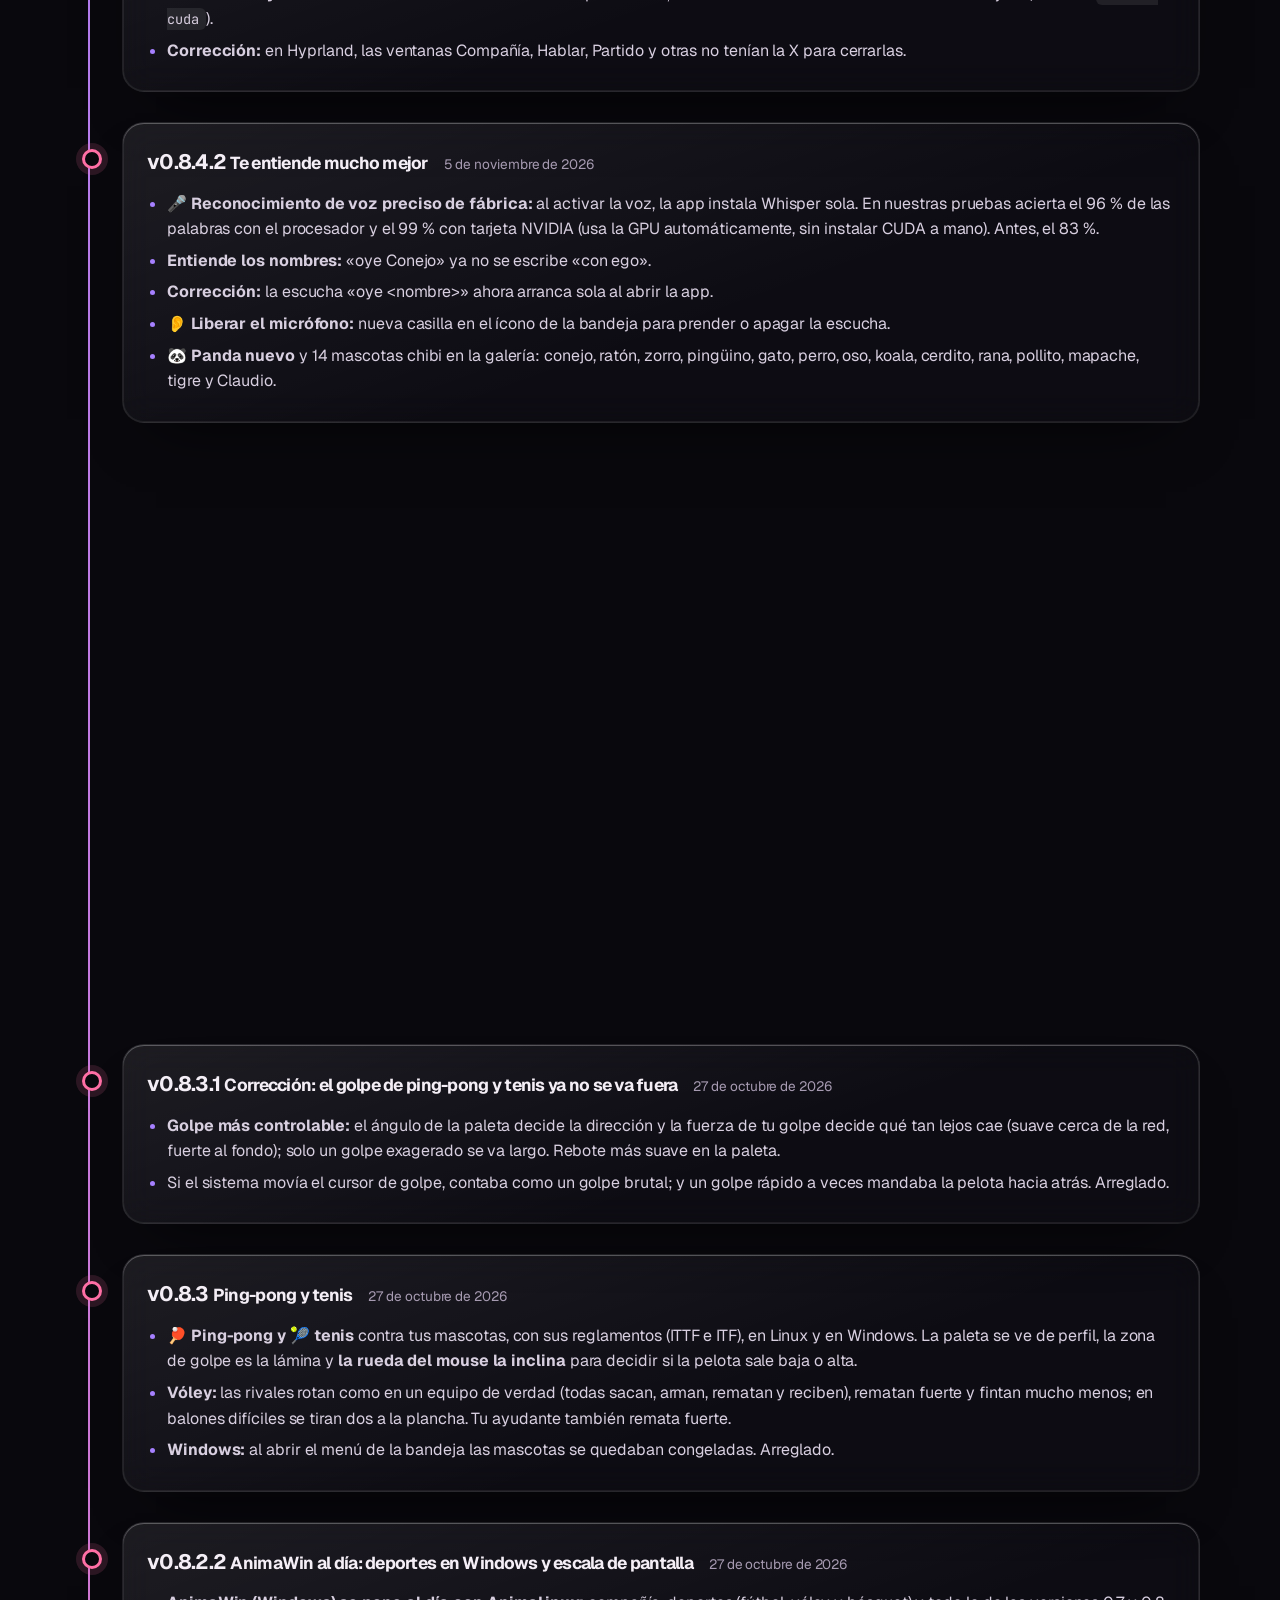
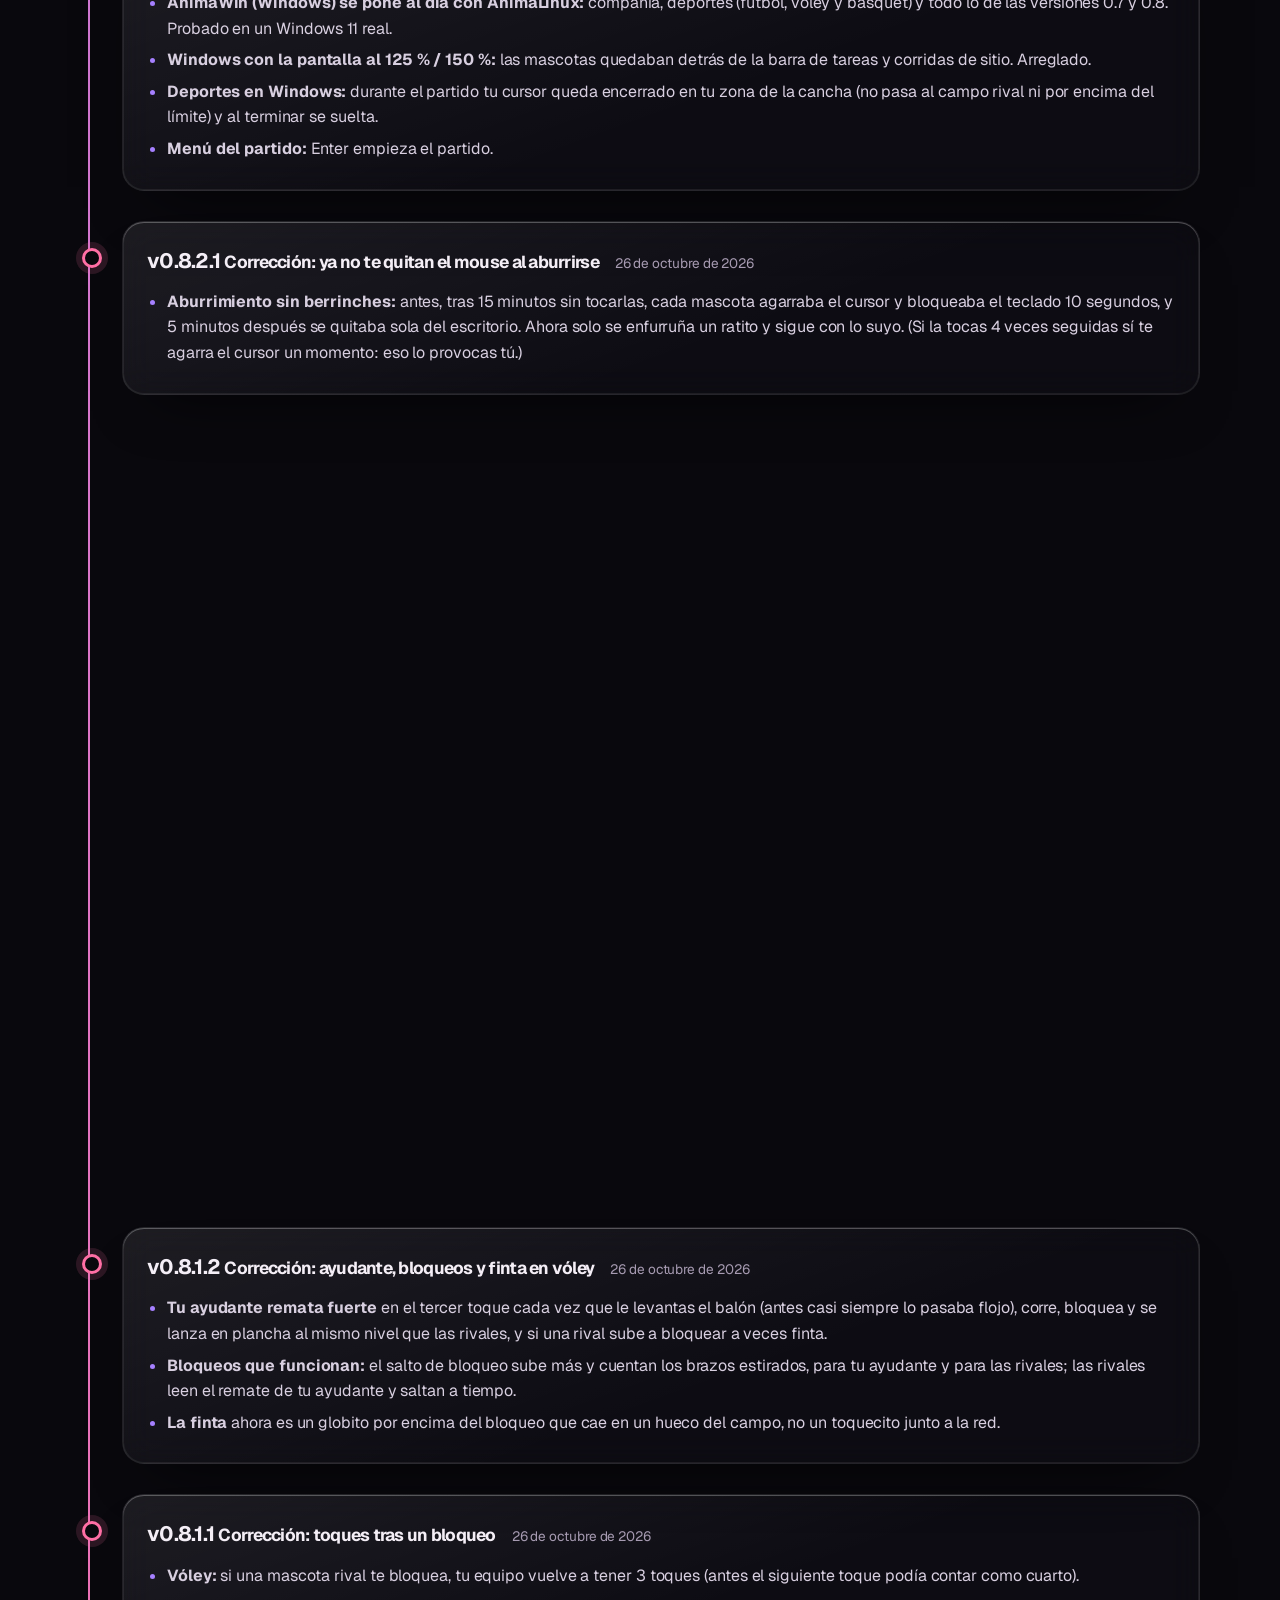
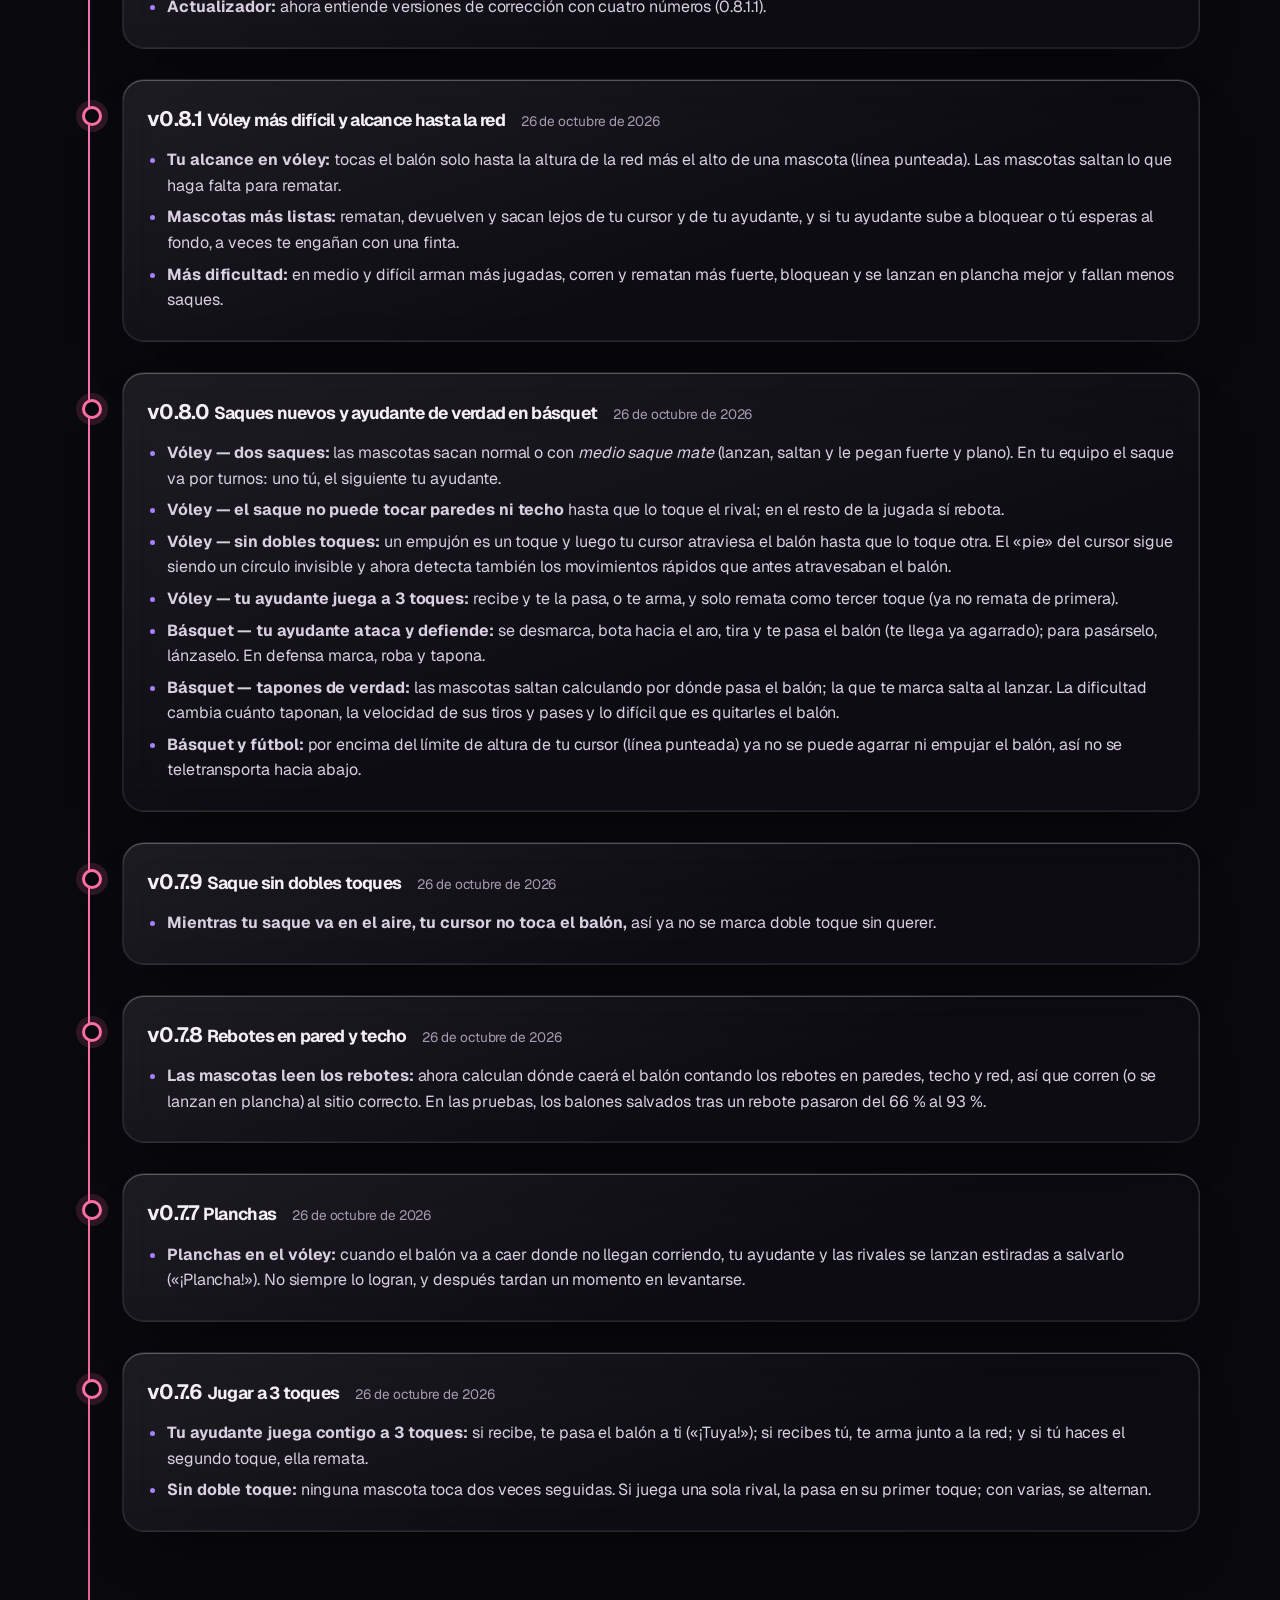
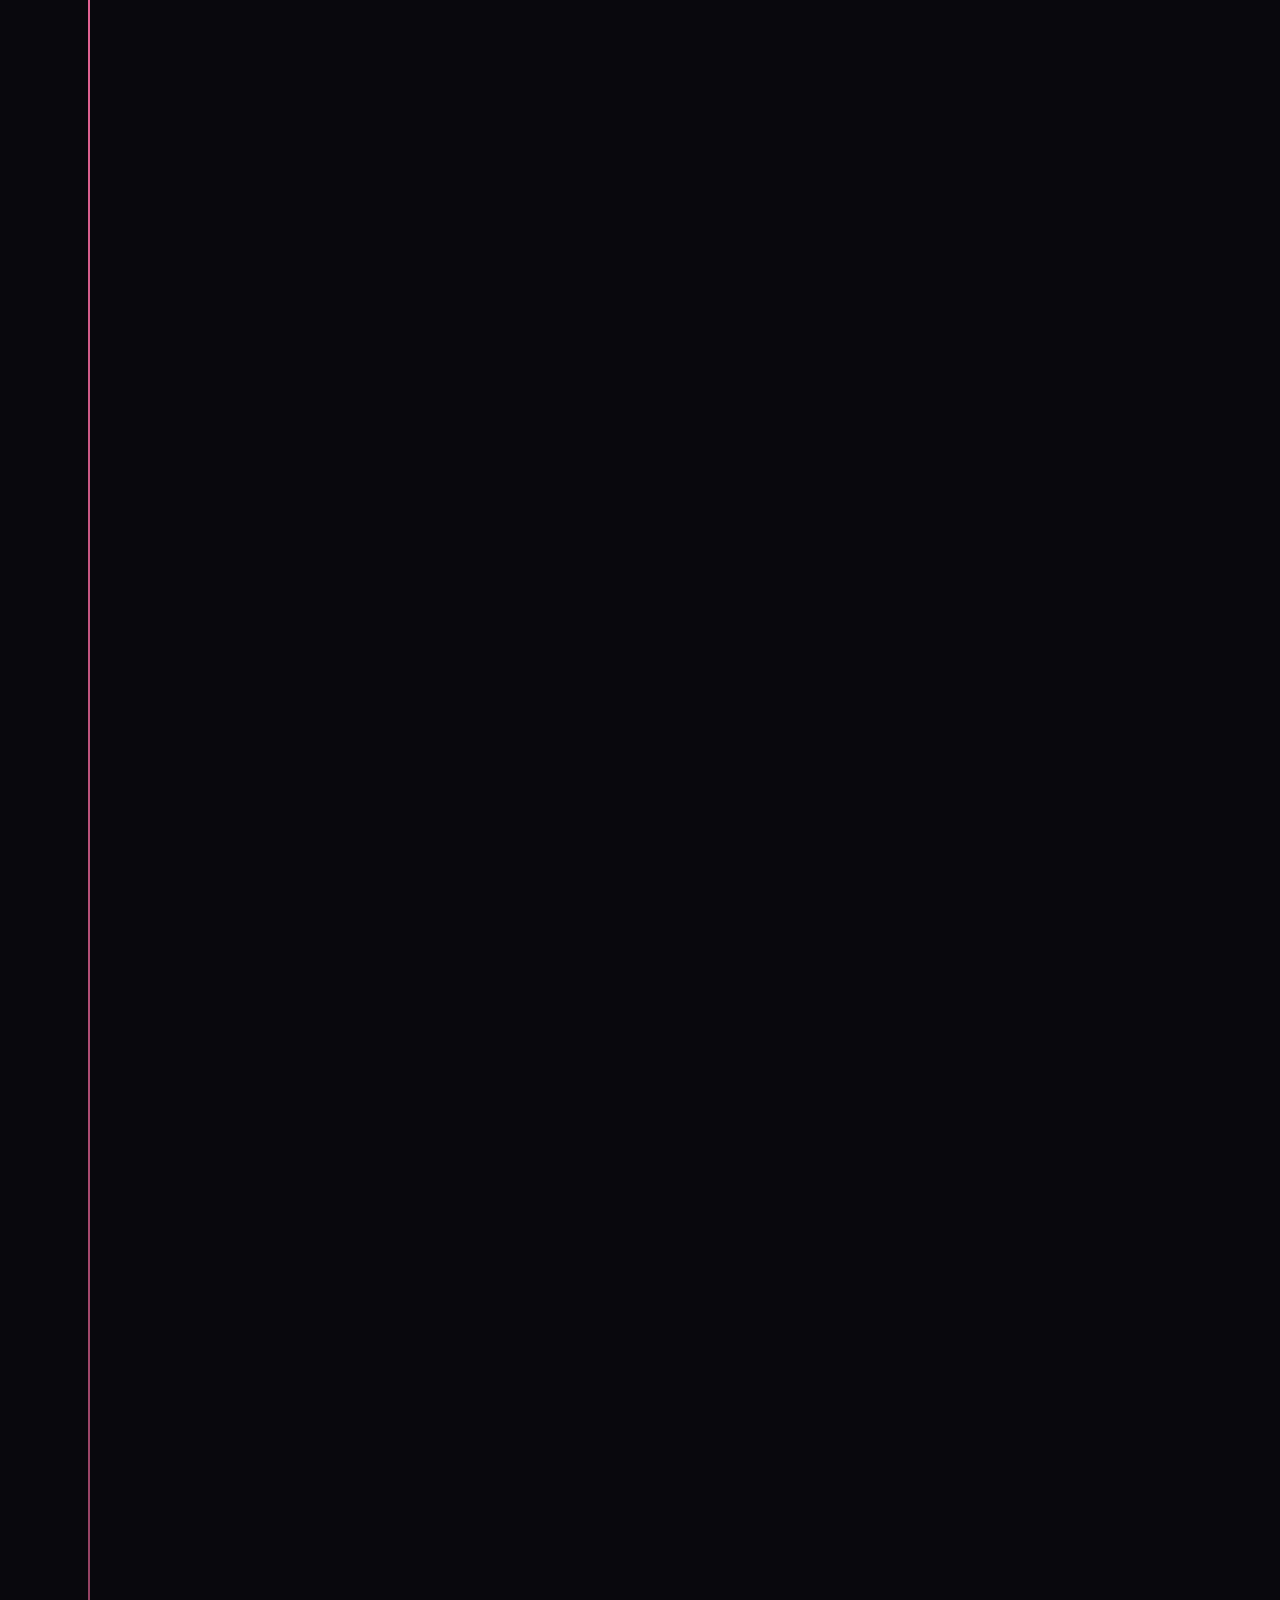
==== commit 84a0c929: "Web: enlaces de descarga a AnimaWin 0.8.4.5" ====
--- a/website/landing/public/index.html
+++ b/website/landing/public/index.html
@@ -41,7 +41,7 @@
       <h1 data-words>Mascotas <span class="grad">con vida</span> para tu escritorio Linux y Windows</h1>
       <p class="sub">Dibuja con el editor de píxeles o de pintura, comparte packs <code>.alpack</code> y deja que tu mascota camine, baile con tu música, juegue con una pelota, te sostenga el Pomodoro y hasta te juegue un partido. Con física real.</p>
       <div class="acts">
-        <a class="btn primary" id="dl-main" href="#instalar" data-win="https://github.com/Sergi122/AnimalinuxApp/releases/download/win-v0.8.4.4/AnimaWin-Setup-0.8.4.4.exe">Instalar ahora ↓</a>
+        <a class="btn primary" id="dl-main" href="#instalar" data-win="https://github.com/Sergi122/AnimalinuxApp/releases/download/win-v0.8.4.5/AnimaWin-Setup-0.8.4.5.exe">Instalar ahora ↓</a>
         <a class="btn" href="https://animalinux-community.web.app">🔍 Buscar animaciones</a>
         <a class="btn" href="https://github.com/Sergi122/AnimalinuxApp">GitHub</a>
         <a class="btn" href="https://discord.gg/wshjY2WChB">💬 Discord</a>
@@ -243,7 +243,7 @@
   <h2 class="rv">Listo en <span class="grad">un minuto</span>.</h2>
   <p class="lede rv" id="inst-lede">Elige tu sistema. <span id="os-hint"></span></p>
   <div class="dlrow rv">
-    <a class="dl card" id="dl-card-win" href="https://github.com/Sergi122/AnimalinuxApp/releases/download/win-v0.8.4.4/AnimaWin-Setup-0.8.4.4.exe">
+    <a class="dl card" id="dl-card-win" href="https://github.com/Sergi122/AnimalinuxApp/releases/download/win-v0.8.4.5/AnimaWin-Setup-0.8.4.5.exe">
       <img class="dli-img" src="assets/animawin.png" alt="Logo de AnimaWin"><div><b>AnimaWin · Windows 10 / 11</b><small>Instalador .exe · 71 MB · se actualiza solo</small></div><span class="go">⬇ Descargar</span>
     </a>
     <a class="dl card" id="dl-card-linux" href="#instalar" data-tab-go="arch">
@@ -262,9 +262,9 @@
     <div class="panel" id="tab-windows"><div class="winbox">
       <h3><img class="h3-logo" src="assets/animawin.png" alt=""> AnimaWin para Windows <small>(beta)</small></h3>
       <p>AnimaWin es AnimaLinux para Windows: los mismos editores y el mismo modo Vida. Un solo <code>.exe</code> con todo incluido (no necesitas instalar Python ni GTK), que se instala en tu usuario sin permisos de administrador.</p>
-      <a class="btn primary" href="https://github.com/Sergi122/AnimalinuxApp/releases/download/win-v0.8.4.4/AnimaWin-Setup-0.8.4.4.exe" id="dl-win">⬇ Descargar AnimaWin para Windows <small>(v0.8.4.4 · ~71 MB)</small></a>
+      <a class="btn primary" href="https://github.com/Sergi122/AnimalinuxApp/releases/download/win-v0.8.4.5/AnimaWin-Setup-0.8.4.5.exe" id="dl-win">⬇ Descargar AnimaWin para Windows <small>(v0.8.4.5 · ~71 MB)</small></a>
       <ol>
-        <li>Descarga y ejecuta <code>AnimaWin-Setup-0.8.4.4.exe</code>.</li>
+        <li>Descarga y ejecuta <code>AnimaWin-Setup-0.8.4.5.exe</code>.</li>
         <li>Si Windows muestra «SmartScreen», pulsa <b>Más información → Ejecutar de todos modos</b> (el instalador aún no está firmado).</li>
         <li>Se abre la ventana de configuración; la mascota queda en el escritorio y el icono en la bandeja.</li>
         <li><b>Se actualiza sola:</b> al abrir busca versiones nuevas; con un clic en «Actualizar ahora» (o «Buscar actualizaciones» en la bandeja) descarga el instalador, comprueba su huella SHA-256 y se reinstala y reinicia sin que hagas nada más.</li>
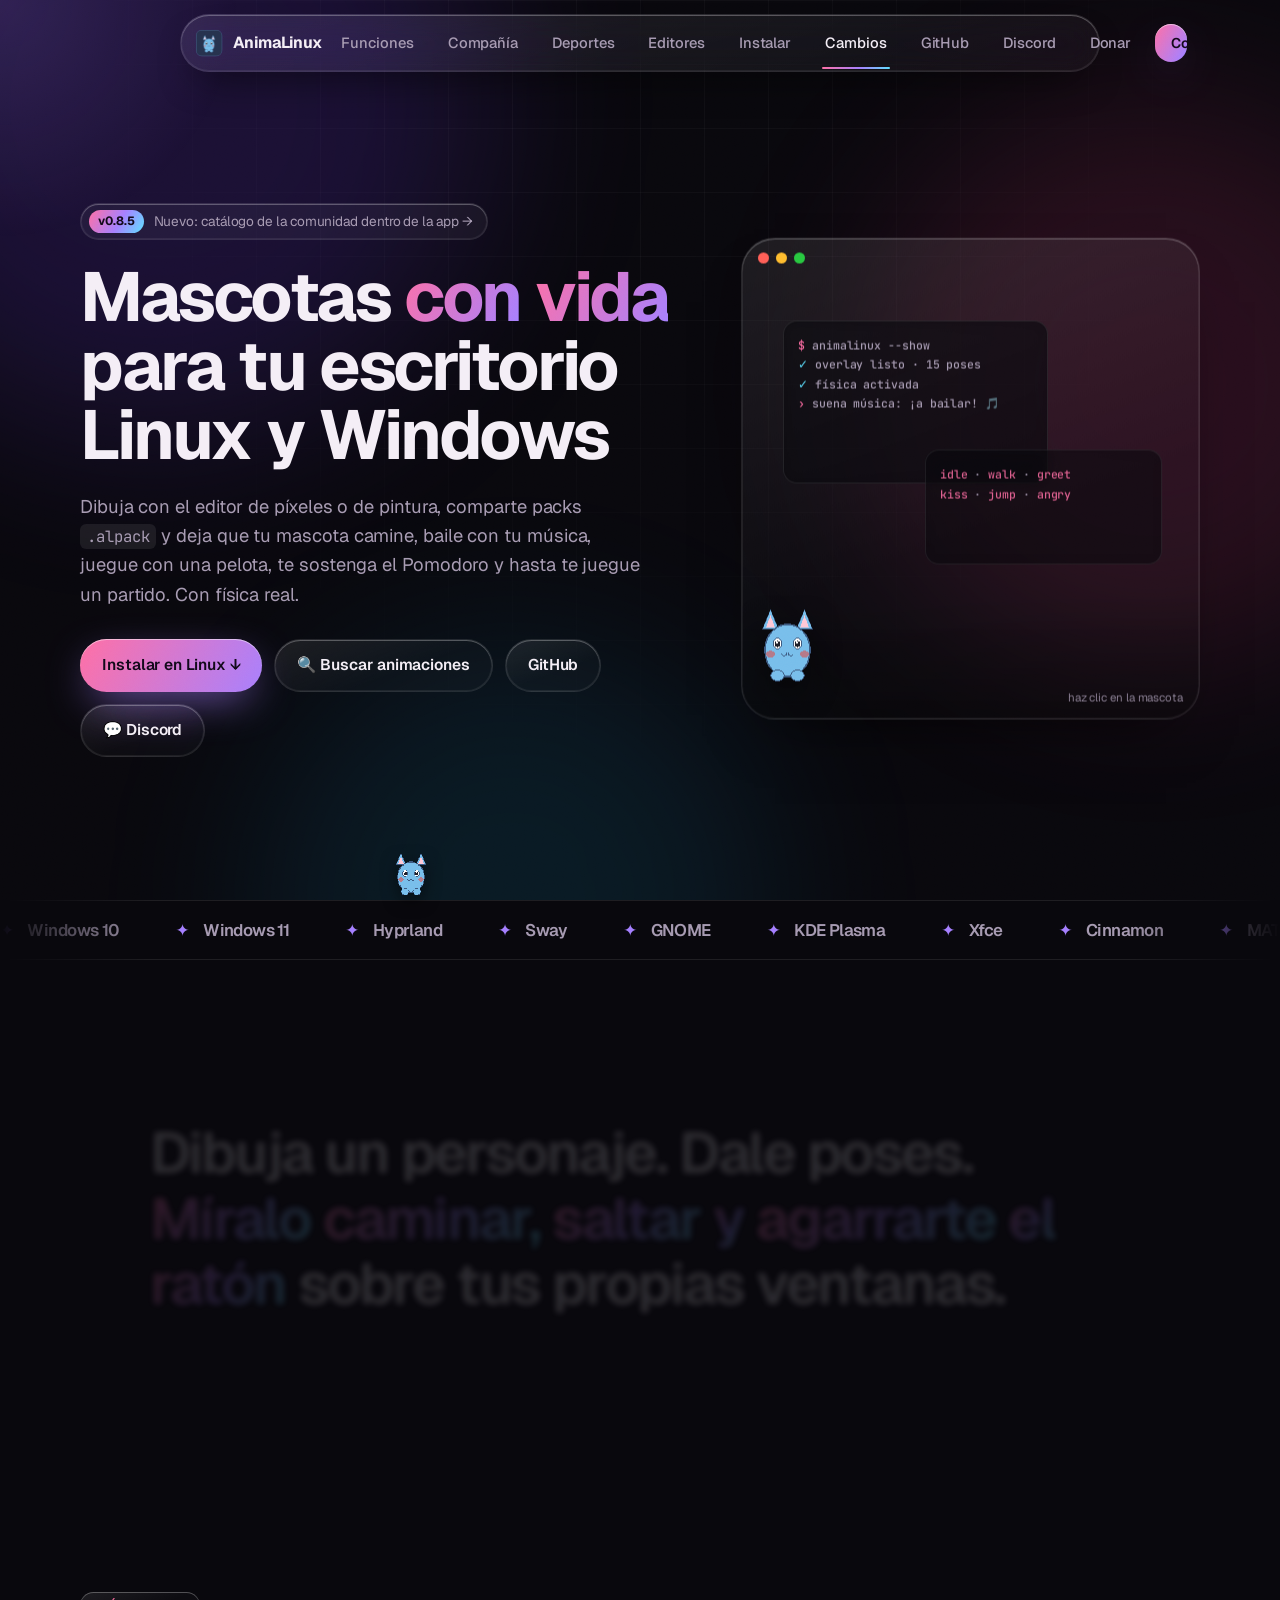
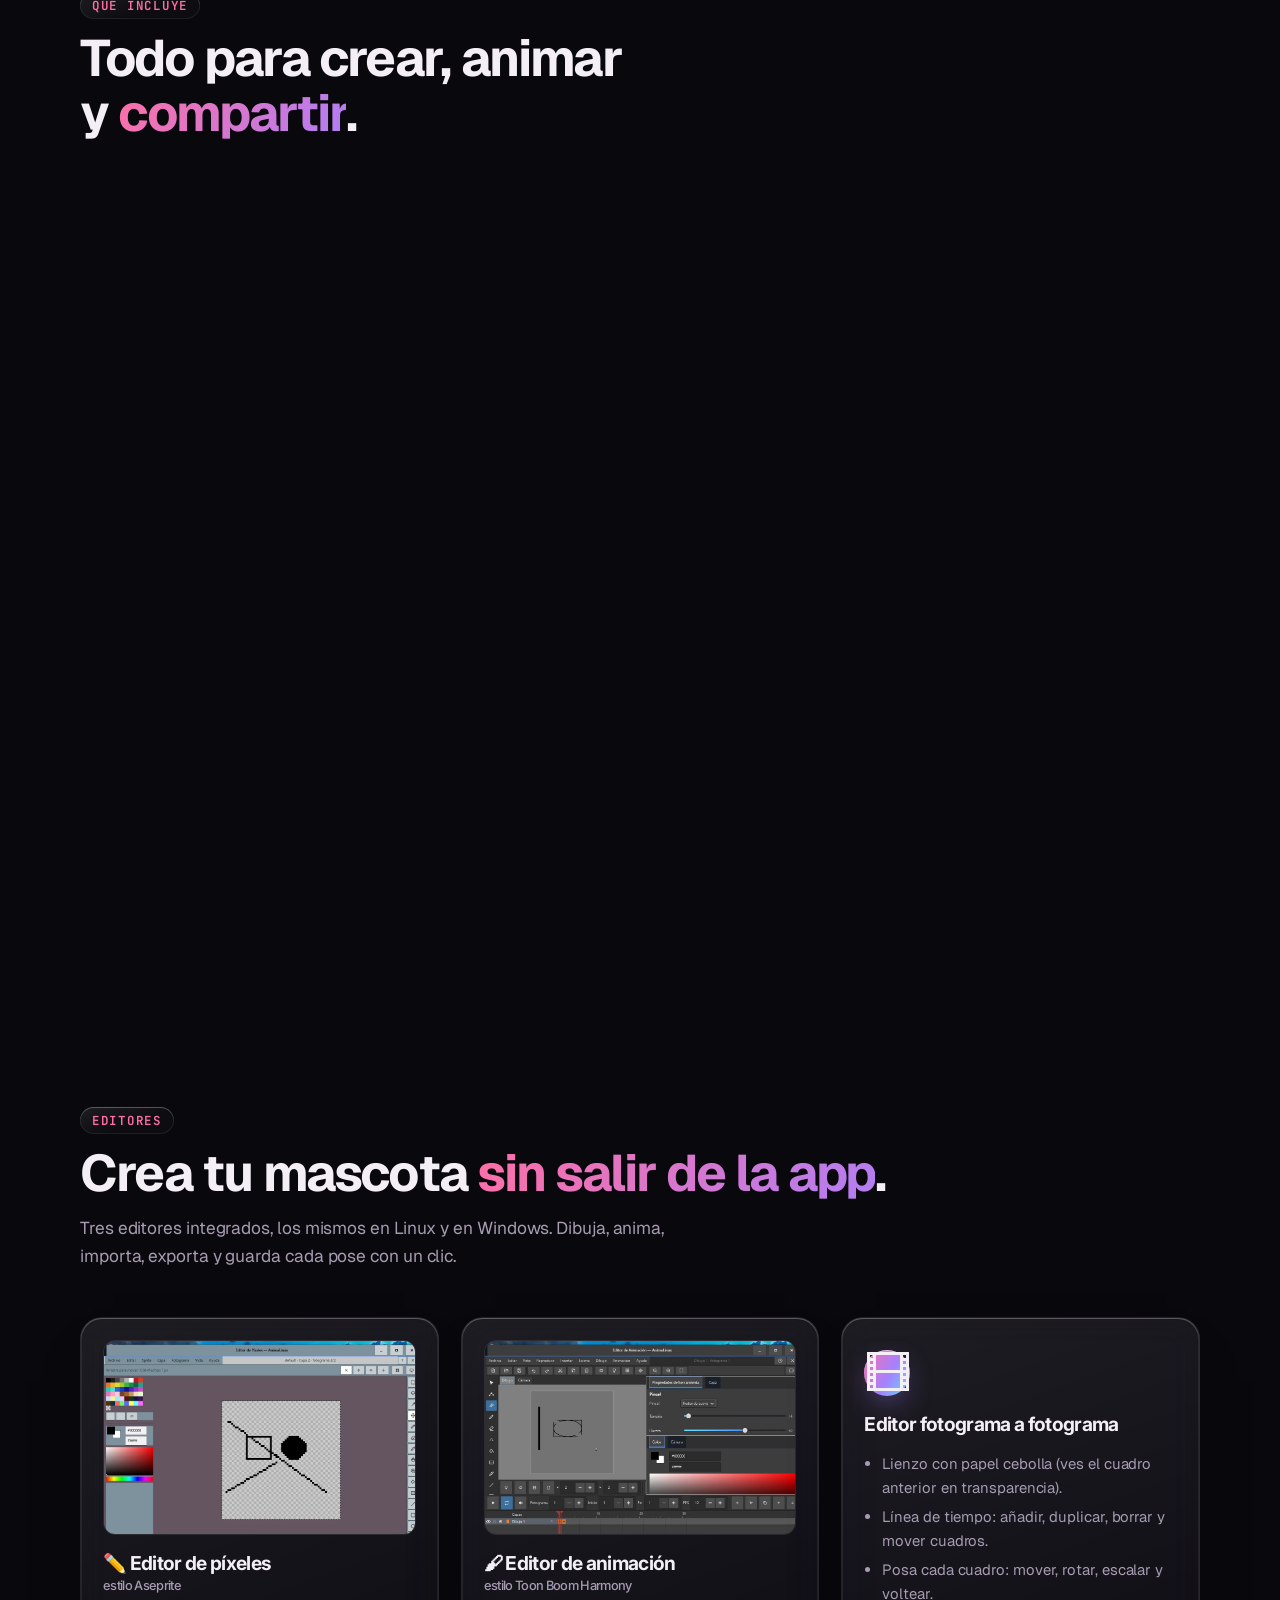
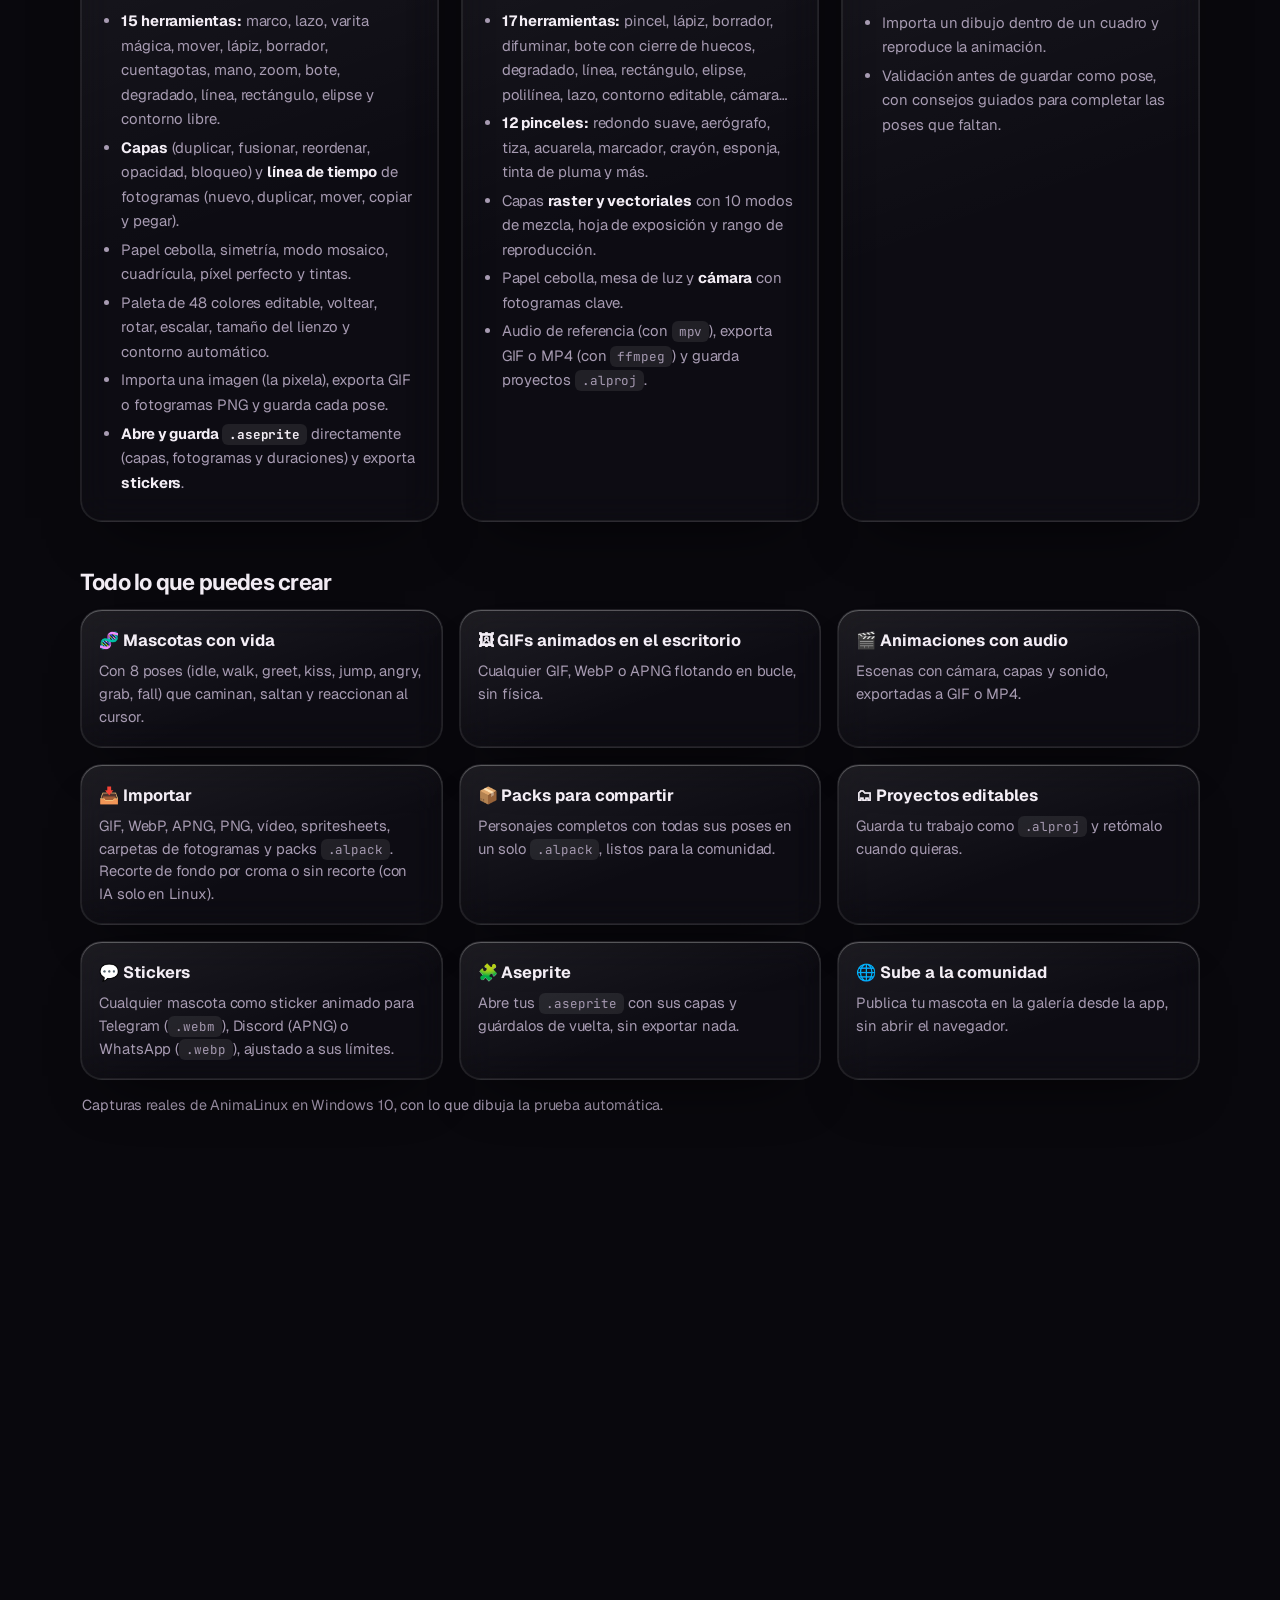
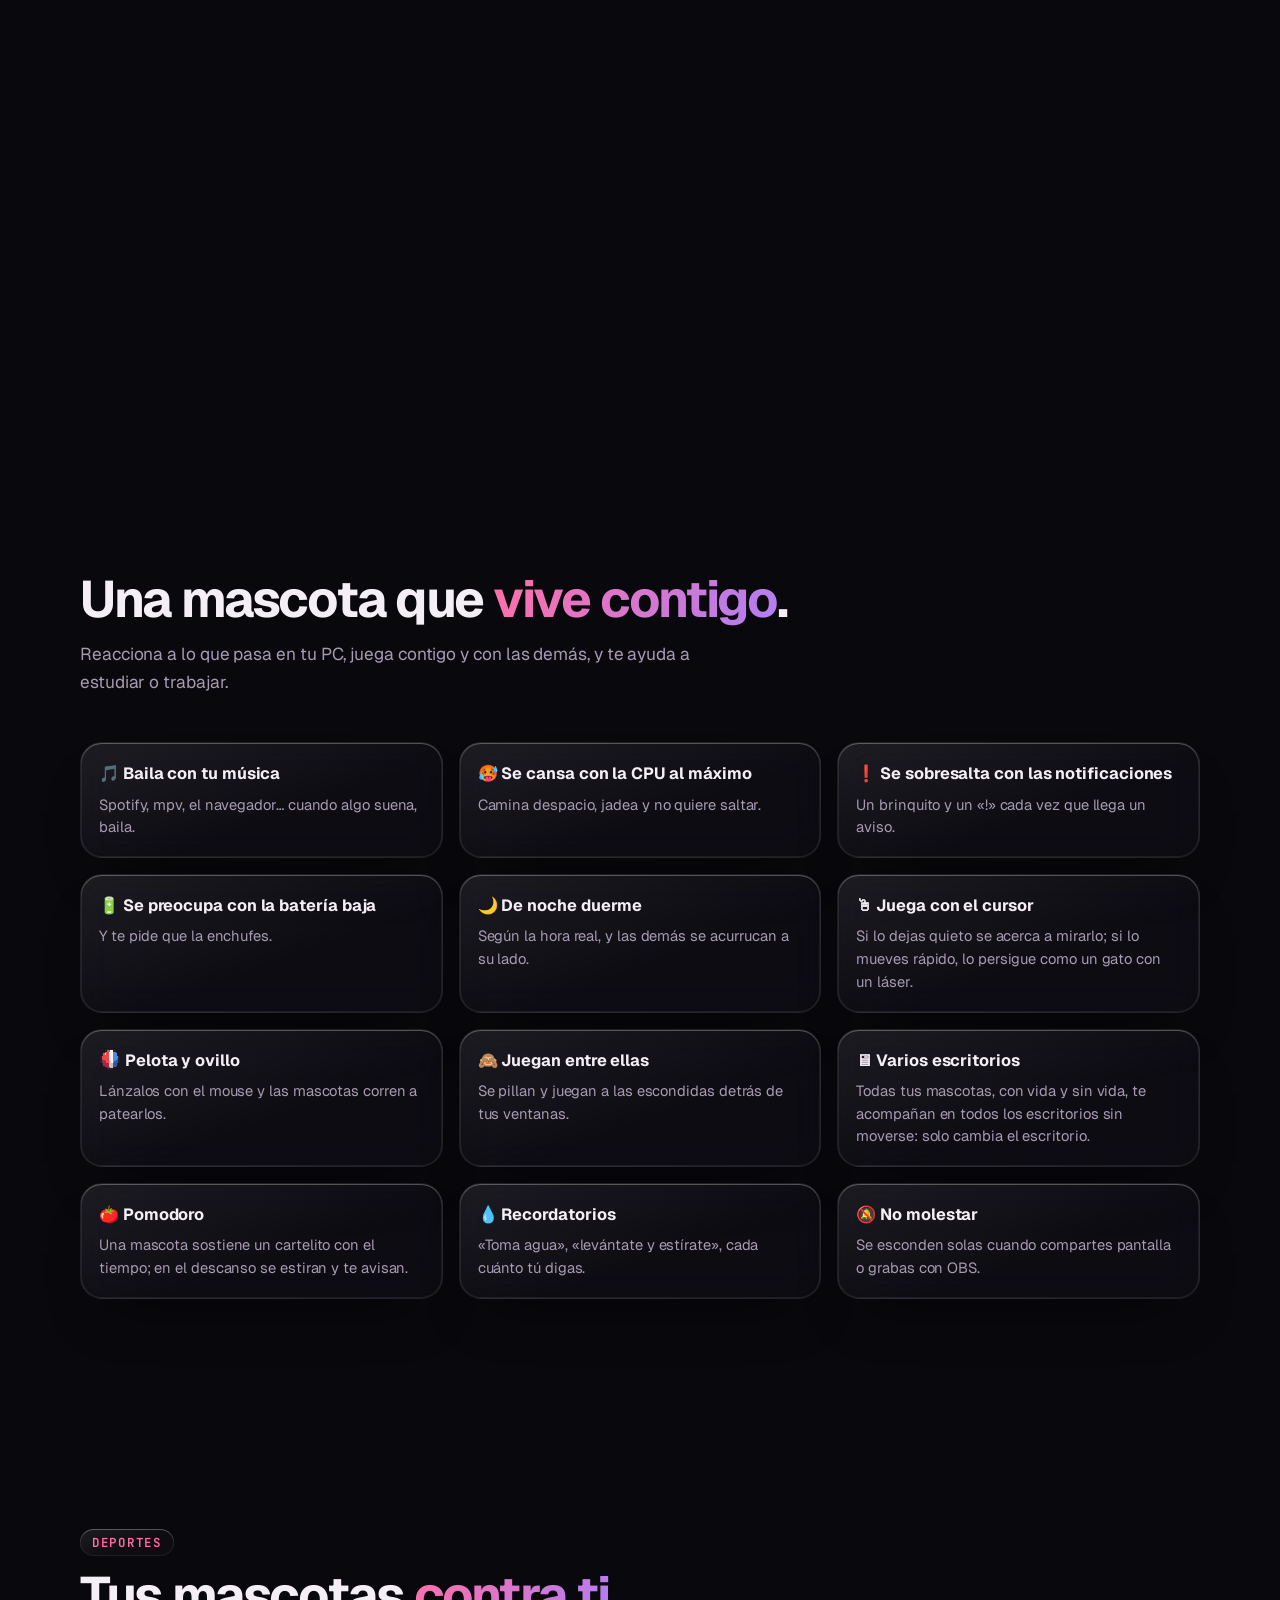
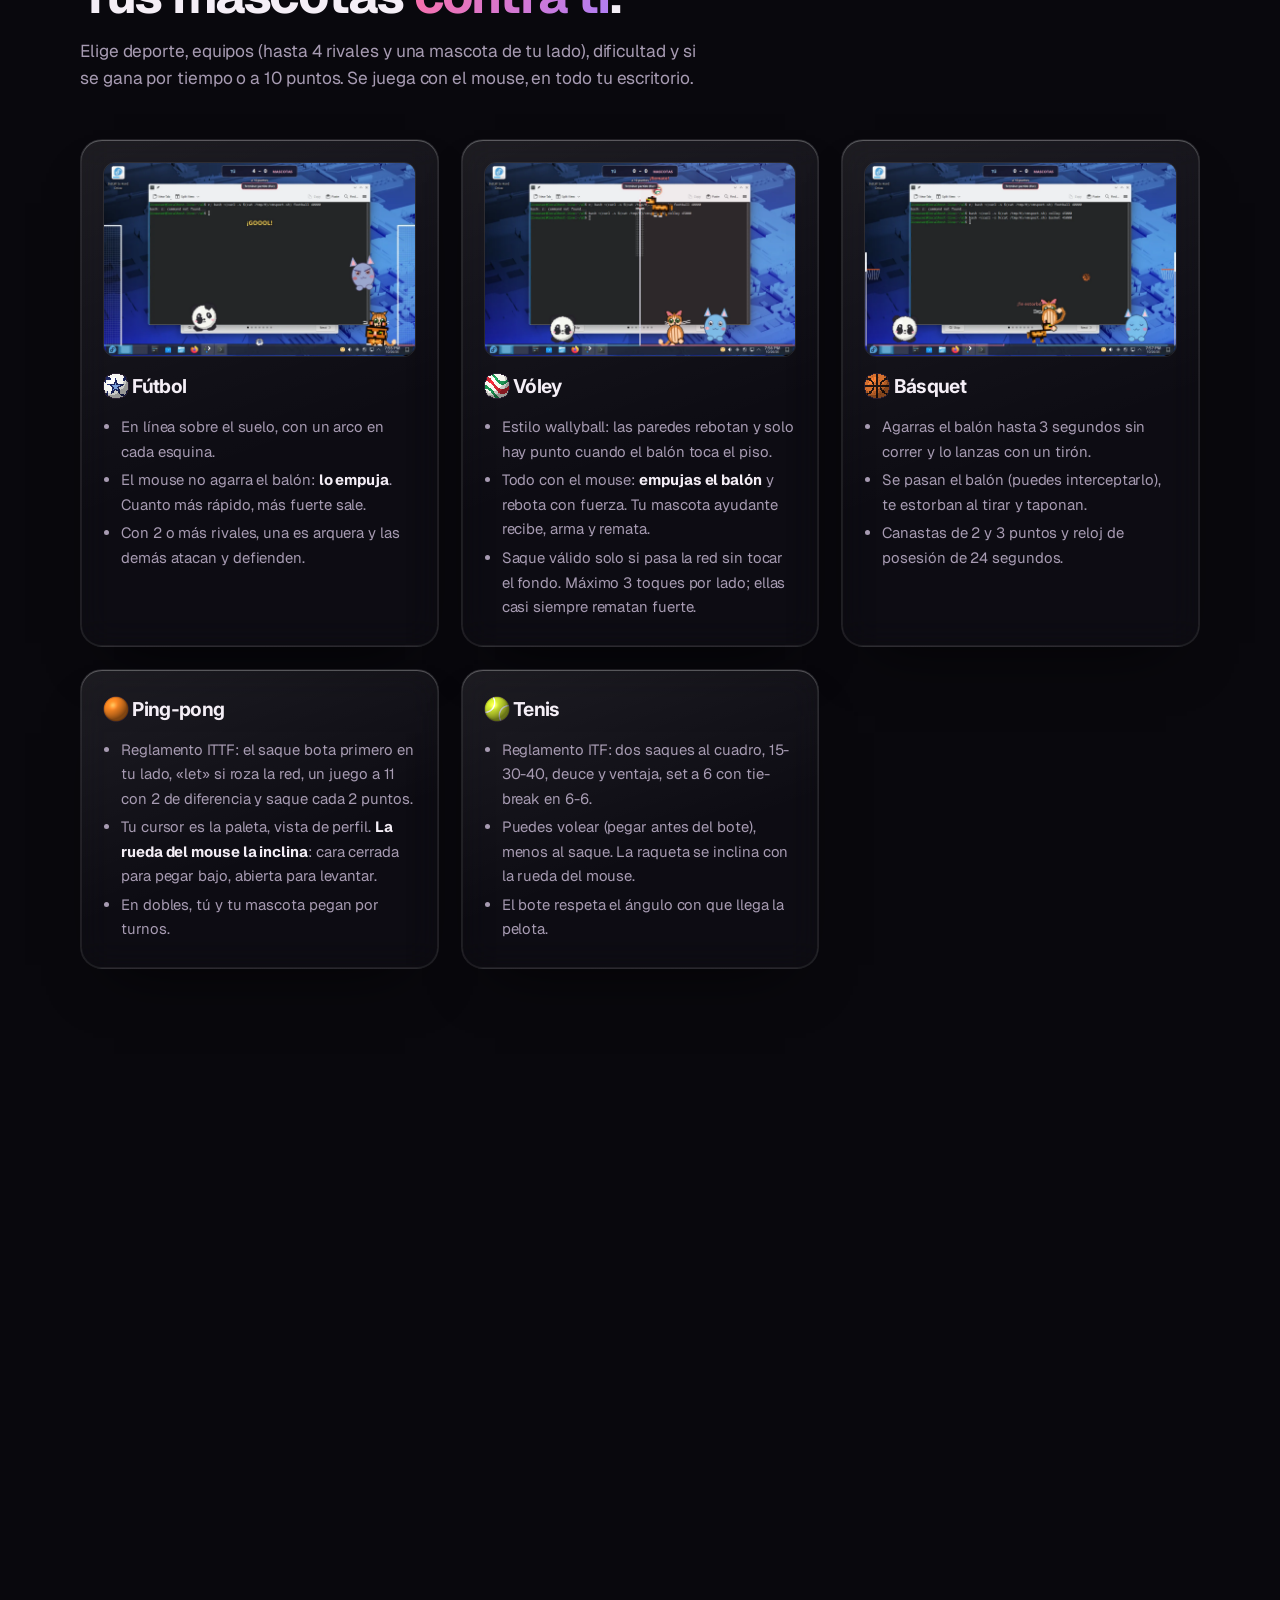
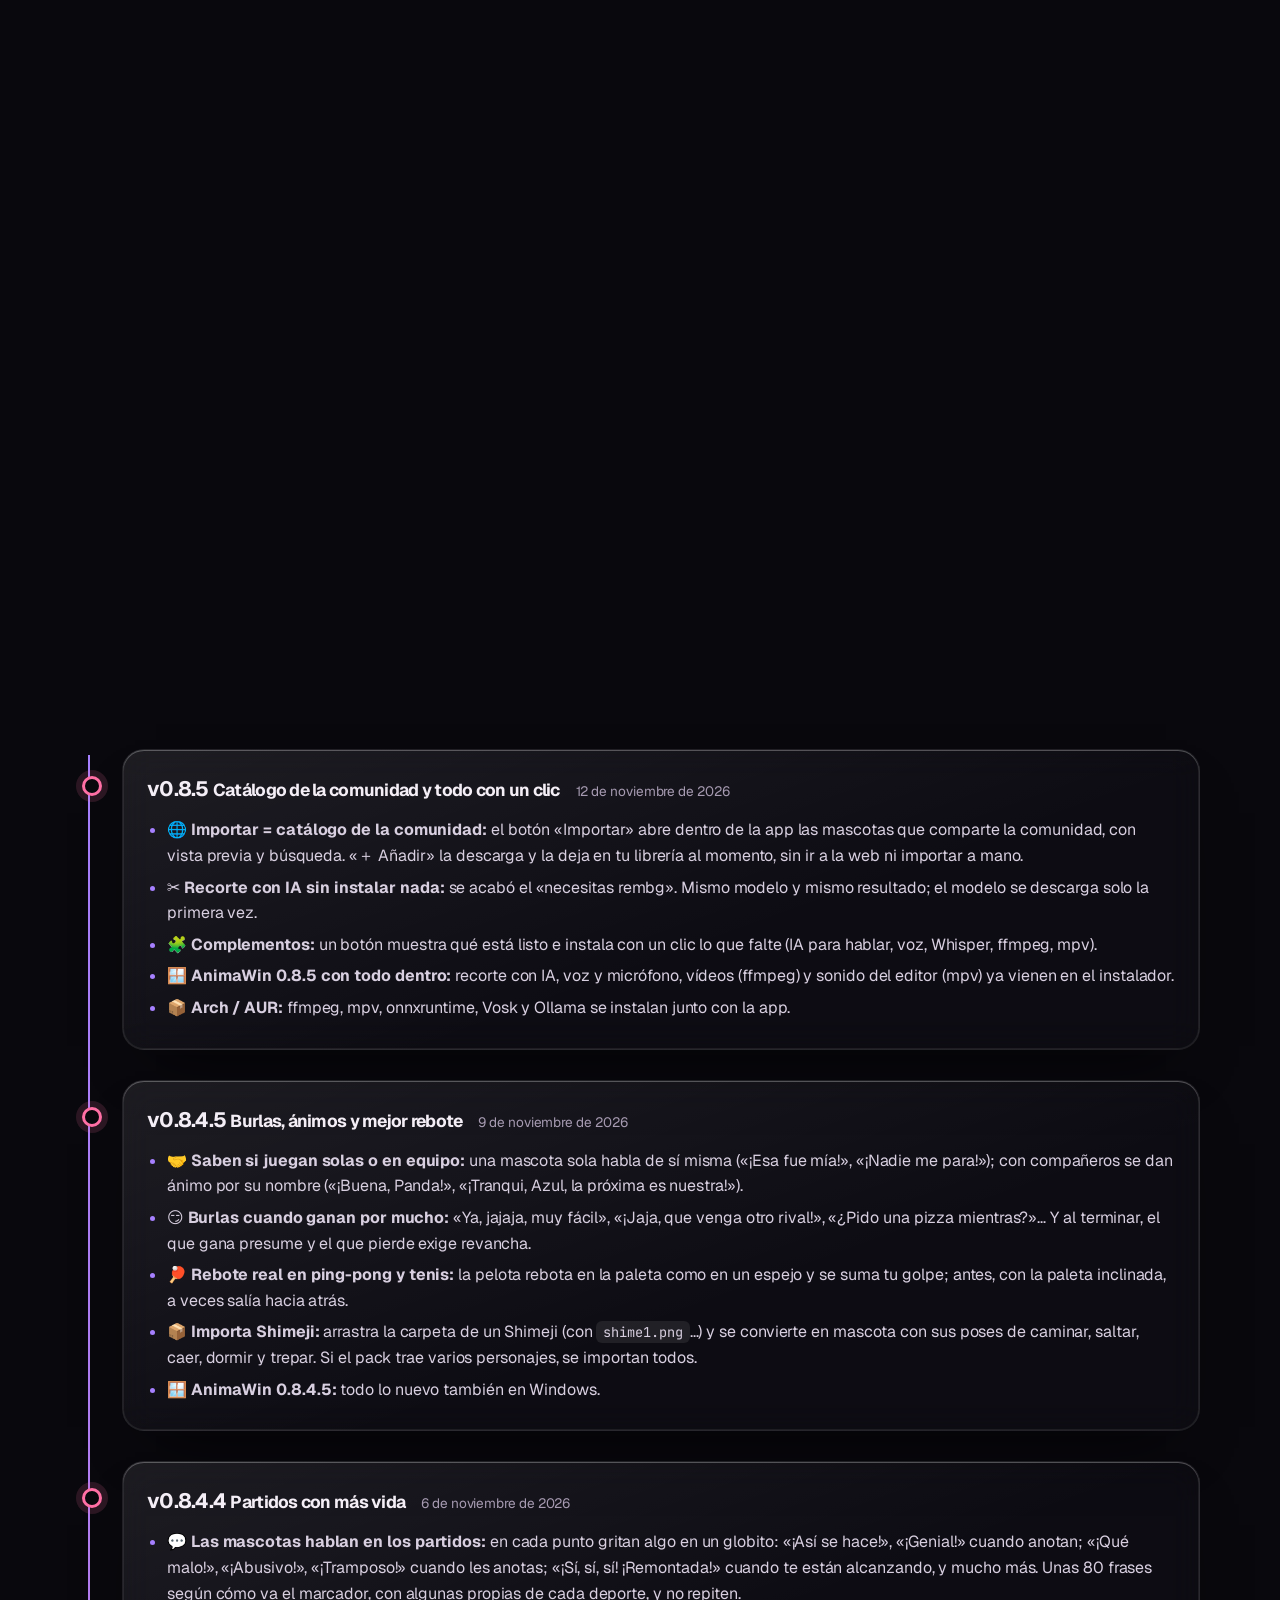
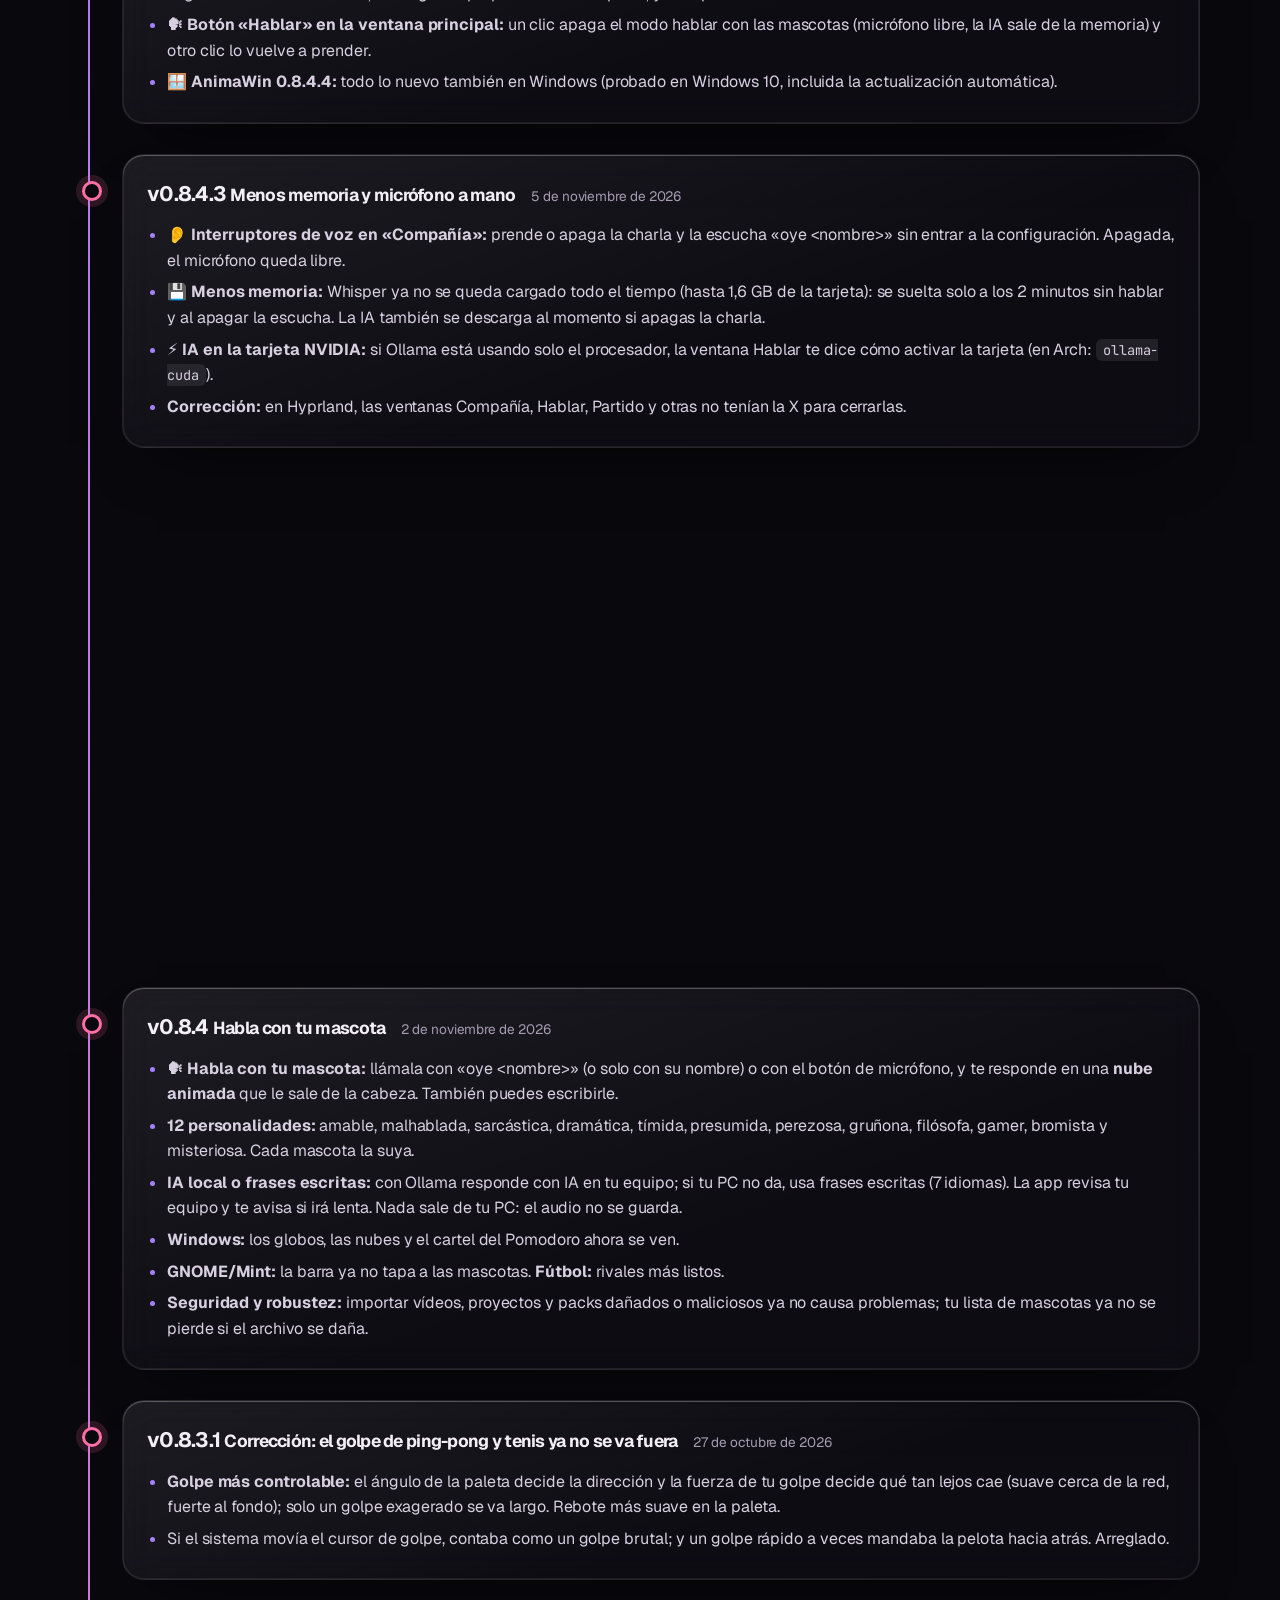
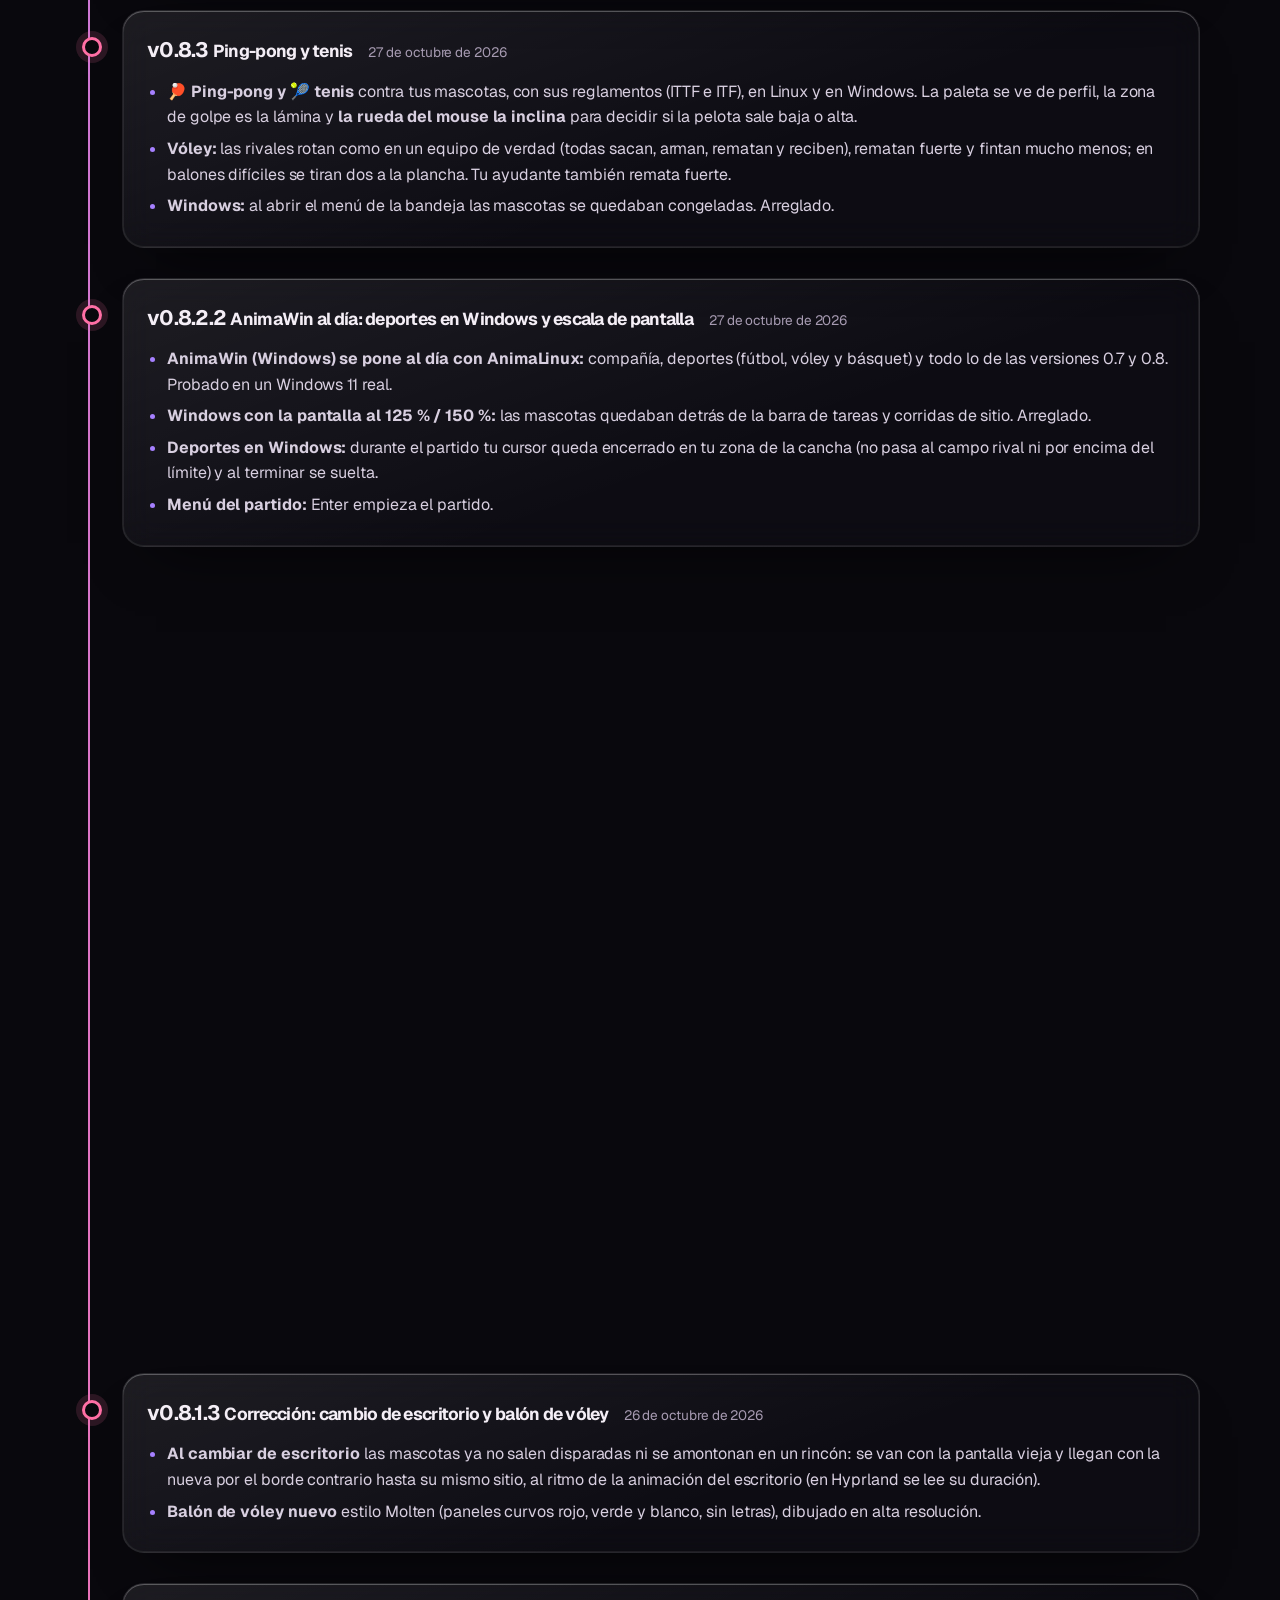
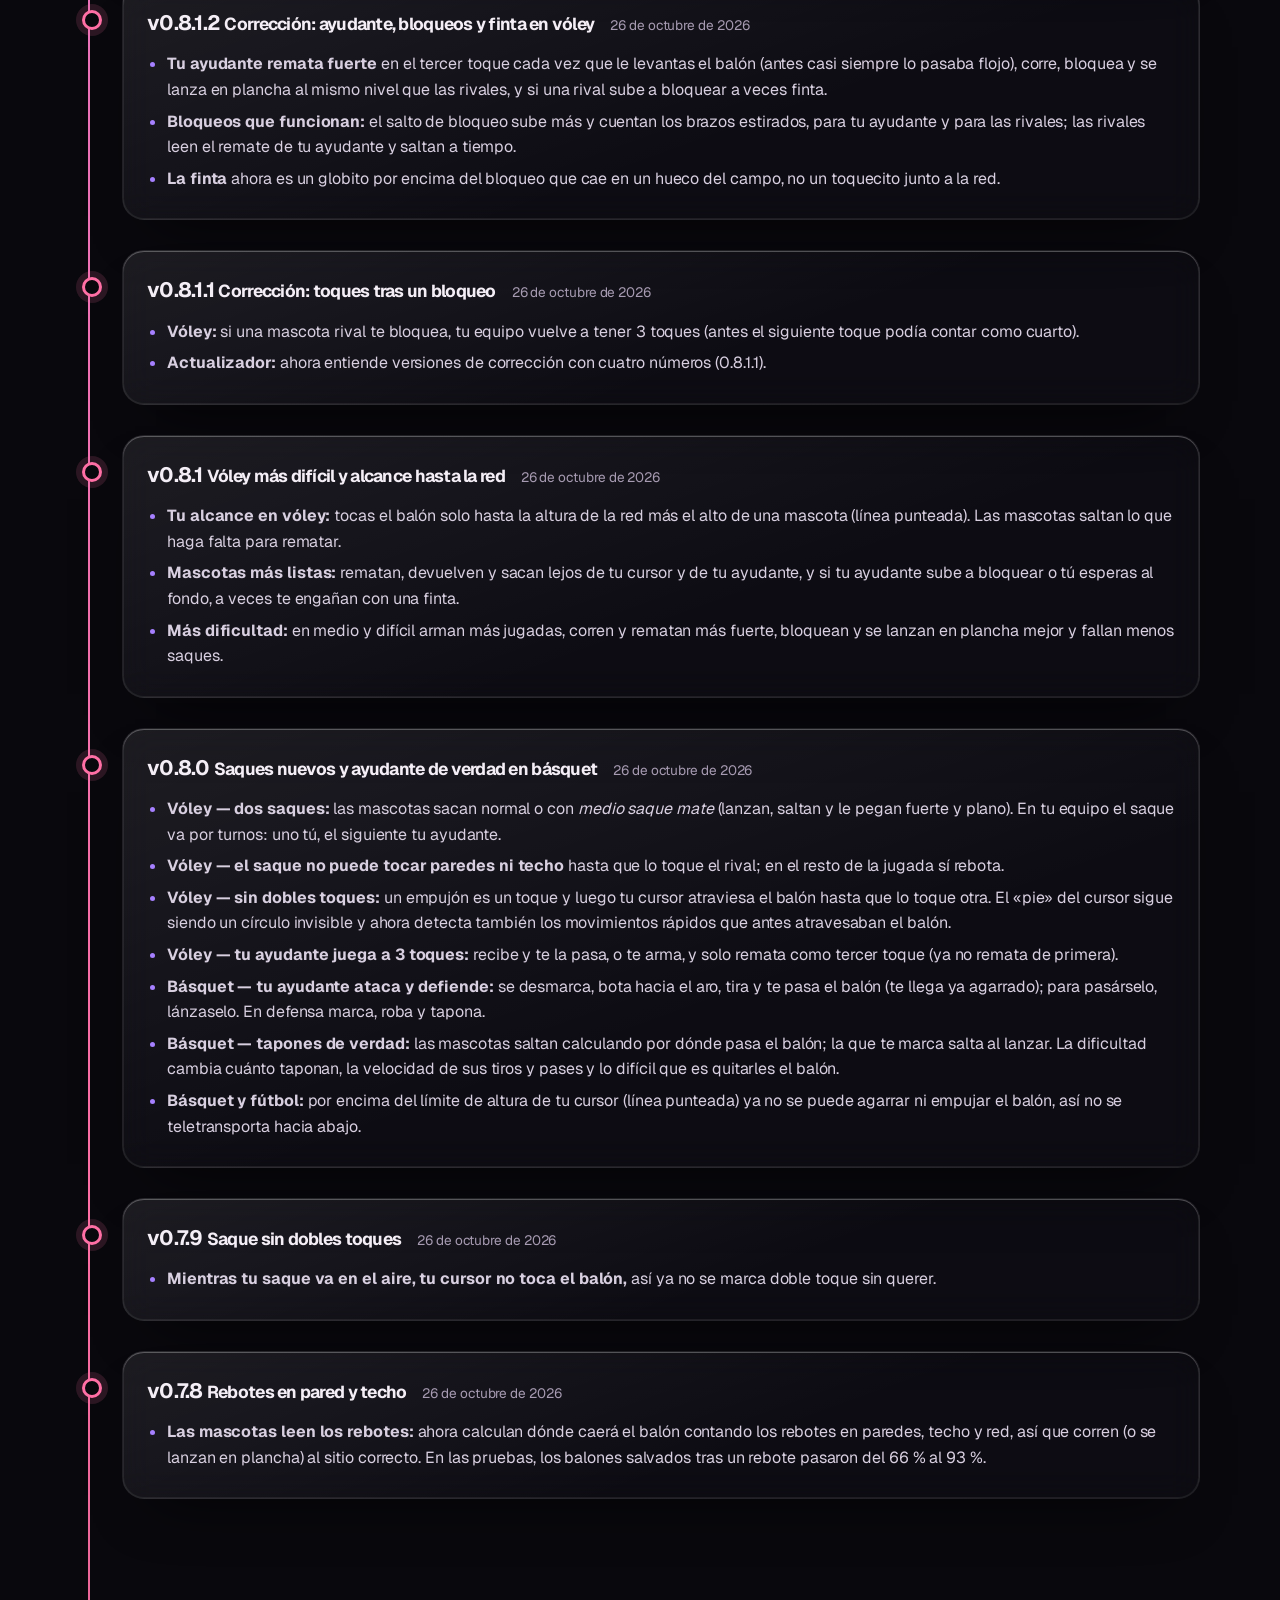
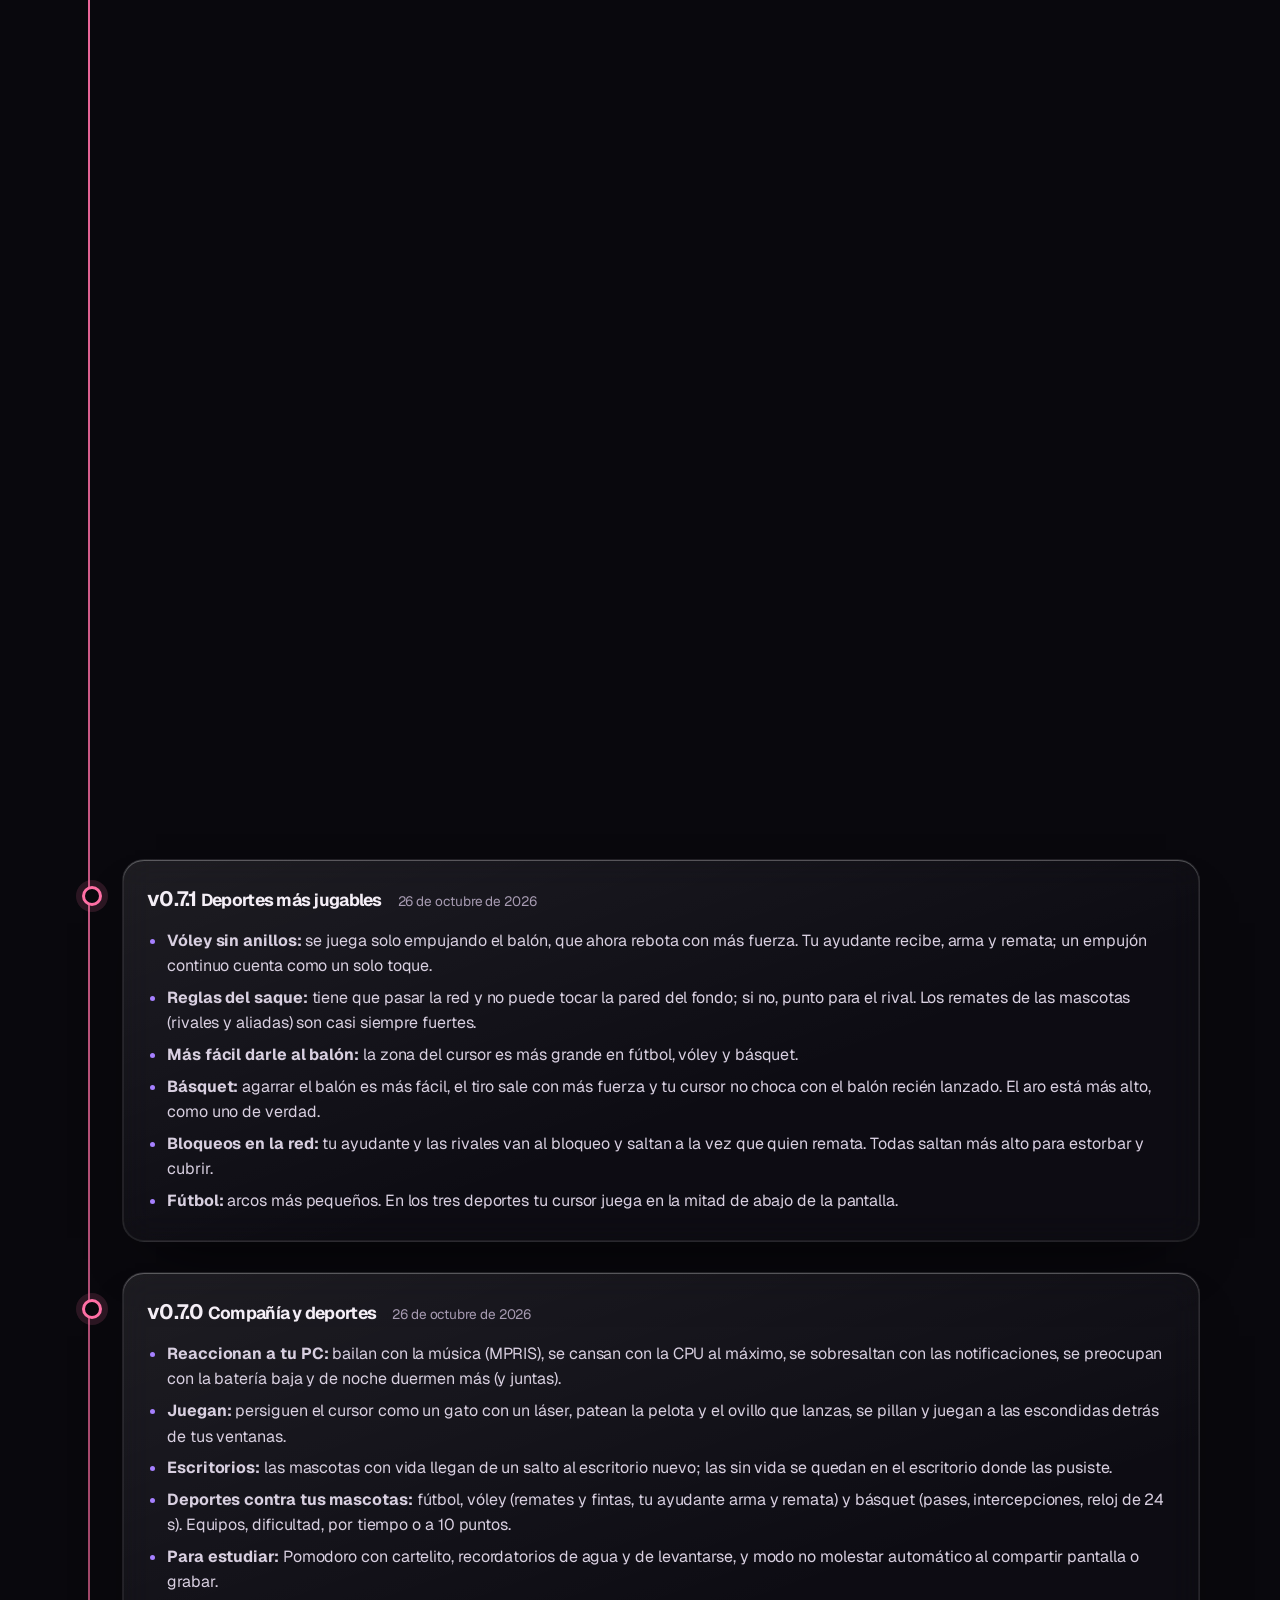
==== commit 7b72874e: "Web: AnimaLinux 0.8.5 (catálogo de la comunidad, complementos) y enlaces a AnimaWin 0.8.5" ====
--- a/website/landing/public/index.html
+++ b/website/landing/public/index.html
@@ -37,11 +37,11 @@
 <section class="hero">
   <div class="wrap g" data-hero>
     <div>
-      <a class="pill" href="#cambios"><b>v0.8.4.5</b> Nuevo: las mascotas se burlan y se dan ánimo →</a>
+      <a class="pill" href="#cambios"><b>v0.8.5</b> Nuevo: catálogo de la comunidad dentro de la app →</a>
       <h1 data-words>Mascotas <span class="grad">con vida</span> para tu escritorio Linux y Windows</h1>
       <p class="sub">Dibuja con el editor de píxeles o de pintura, comparte packs <code>.alpack</code> y deja que tu mascota camine, baile con tu música, juegue con una pelota, te sostenga el Pomodoro y hasta te juegue un partido. Con física real.</p>
       <div class="acts">
-        <a class="btn primary" id="dl-main" href="#instalar" data-win="https://github.com/Sergi122/AnimalinuxApp/releases/download/win-v0.8.4.5/AnimaWin-Setup-0.8.4.5.exe">Instalar ahora ↓</a>
+        <a class="btn primary" id="dl-main" href="#instalar" data-win="https://github.com/Sergi122/AnimalinuxApp/releases/download/win-v0.8.5/AnimaWin-Setup-0.8.5.exe">Instalar ahora ↓</a>
         <a class="btn" href="https://animalinux-community.web.app">🔍 Buscar animaciones</a>
         <a class="btn" href="https://github.com/Sergi122/AnimalinuxApp">GitHub</a>
         <a class="btn" href="https://discord.gg/wshjY2WChB">💬 Discord</a>
@@ -243,8 +243,8 @@
   <h2 class="rv">Listo en <span class="grad">un minuto</span>.</h2>
   <p class="lede rv" id="inst-lede">Elige tu sistema. <span id="os-hint"></span></p>
   <div class="dlrow rv">
-    <a class="dl card" id="dl-card-win" href="https://github.com/Sergi122/AnimalinuxApp/releases/download/win-v0.8.4.5/AnimaWin-Setup-0.8.4.5.exe">
-      <img class="dli-img" src="assets/animawin.png" alt="Logo de AnimaWin"><div><b>AnimaWin · Windows 10 / 11</b><small>Instalador .exe · 71 MB · se actualiza solo</small></div><span class="go">⬇ Descargar</span>
+    <a class="dl card" id="dl-card-win" href="https://github.com/Sergi122/AnimalinuxApp/releases/download/win-v0.8.5/AnimaWin-Setup-0.8.5.exe">
+      <img class="dli-img" src="assets/animawin.png" alt="Logo de AnimaWin"><div><b>AnimaWin · Windows 10 / 11</b><small>Instalador .exe · 161 MB · todo incluido · se actualiza solo</small></div><span class="go">⬇ Descargar</span>
     </a>
     <a class="dl card" id="dl-card-linux" href="#instalar" data-tab-go="arch">
       <img class="dli-img" src="assets/logo.png" alt="Logo de AnimaLinux"><div><b>AnimaLinux · Linux</b><small>AUR, pip o instalador por distro</small></div><span class="go">Ver instrucciones ↓</span>
@@ -262,9 +262,9 @@
     <div class="panel" id="tab-windows"><div class="winbox">
       <h3><img class="h3-logo" src="assets/animawin.png" alt=""> AnimaWin para Windows <small>(beta)</small></h3>
       <p>AnimaWin es AnimaLinux para Windows: los mismos editores y el mismo modo Vida. Un solo <code>.exe</code> con todo incluido (no necesitas instalar Python ni GTK), que se instala en tu usuario sin permisos de administrador.</p>
-      <a class="btn primary" href="https://github.com/Sergi122/AnimalinuxApp/releases/download/win-v0.8.4.5/AnimaWin-Setup-0.8.4.5.exe" id="dl-win">⬇ Descargar AnimaWin para Windows <small>(v0.8.4.5 · ~71 MB)</small></a>
+      <a class="btn primary" href="https://github.com/Sergi122/AnimalinuxApp/releases/download/win-v0.8.5/AnimaWin-Setup-0.8.5.exe" id="dl-win">⬇ Descargar AnimaWin para Windows <small>(v0.8.5 · ~161 MB, trae todo incluido)</small></a>
       <ol>
-        <li>Descarga y ejecuta <code>AnimaWin-Setup-0.8.4.5.exe</code>.</li>
+        <li>Descarga y ejecuta <code>AnimaWin-Setup-0.8.5.exe</code>.</li>
         <li>Si Windows muestra «SmartScreen», pulsa <b>Más información → Ejecutar de todos modos</b> (el instalador aún no está firmado).</li>
         <li>Se abre la ventana de configuración; la mascota queda en el escritorio y el icono en la bandeja.</li>
         <li><b>Se actualiza sola:</b> al abrir busca versiones nuevas; con un clic en «Actualizar ahora» (o «Buscar actualizaciones» en la bandeja) descarga el instalador, comprueba su huella SHA-256 y se reinstala y reinicia sin que hagas nada más.</li>
@@ -301,8 +301,19 @@
 <section id="cambios"><div class="wrap">
   <p class="eyebrow rv">Historial</p>
   <h2 class="rv">Cambios <span class="grad">recientes</span>.</h2>
-  <p class="lede rv">Versión actual: <strong>0.8.4.5</strong></p>
+  <p class="lede rv">Versión actual: <strong>0.8.5</strong></p>
   <div class="tl">
+    <div class="changelog-item rv">
+      <h3>v0.8.5 <small>Catálogo de la comunidad y todo con un clic</small></h3>
+      <span class="date">12 de noviembre de 2026</span>
+      <ul>
+        <li><strong>🌐 Importar = catálogo de la comunidad:</strong> el botón «Importar» abre dentro de la app las mascotas que comparte la comunidad, con vista previa y búsqueda. «＋ Añadir» la descarga y la deja en tu librería al momento, sin ir a la web ni importar a mano.</li>
+        <li><strong>✂ Recorte con IA sin instalar nada:</strong> se acabó el «necesitas rembg». Mismo modelo y mismo resultado; el modelo se descarga solo la primera vez.</li>
+        <li><strong>🧩 Complementos:</strong> un botón muestra qué está listo e instala con un clic lo que falte (IA para hablar, voz, Whisper, ffmpeg, mpv).</li>
+        <li><strong>🪟 AnimaWin 0.8.5 con todo dentro:</strong> recorte con IA, voz y micrófono, vídeos (ffmpeg) y sonido del editor (mpv) ya vienen en el instalador.</li>
+        <li><strong>📦 Arch / AUR:</strong> ffmpeg, mpv, onnxruntime, Vosk y Ollama se instalan junto con la app.</li>
+      </ul>
+    </div>
     <div class="changelog-item rv">
       <h3>v0.8.4.5 <small>Burlas, ánimos y mejor rebote</small></h3>
       <span class="date">9 de noviembre de 2026</span>
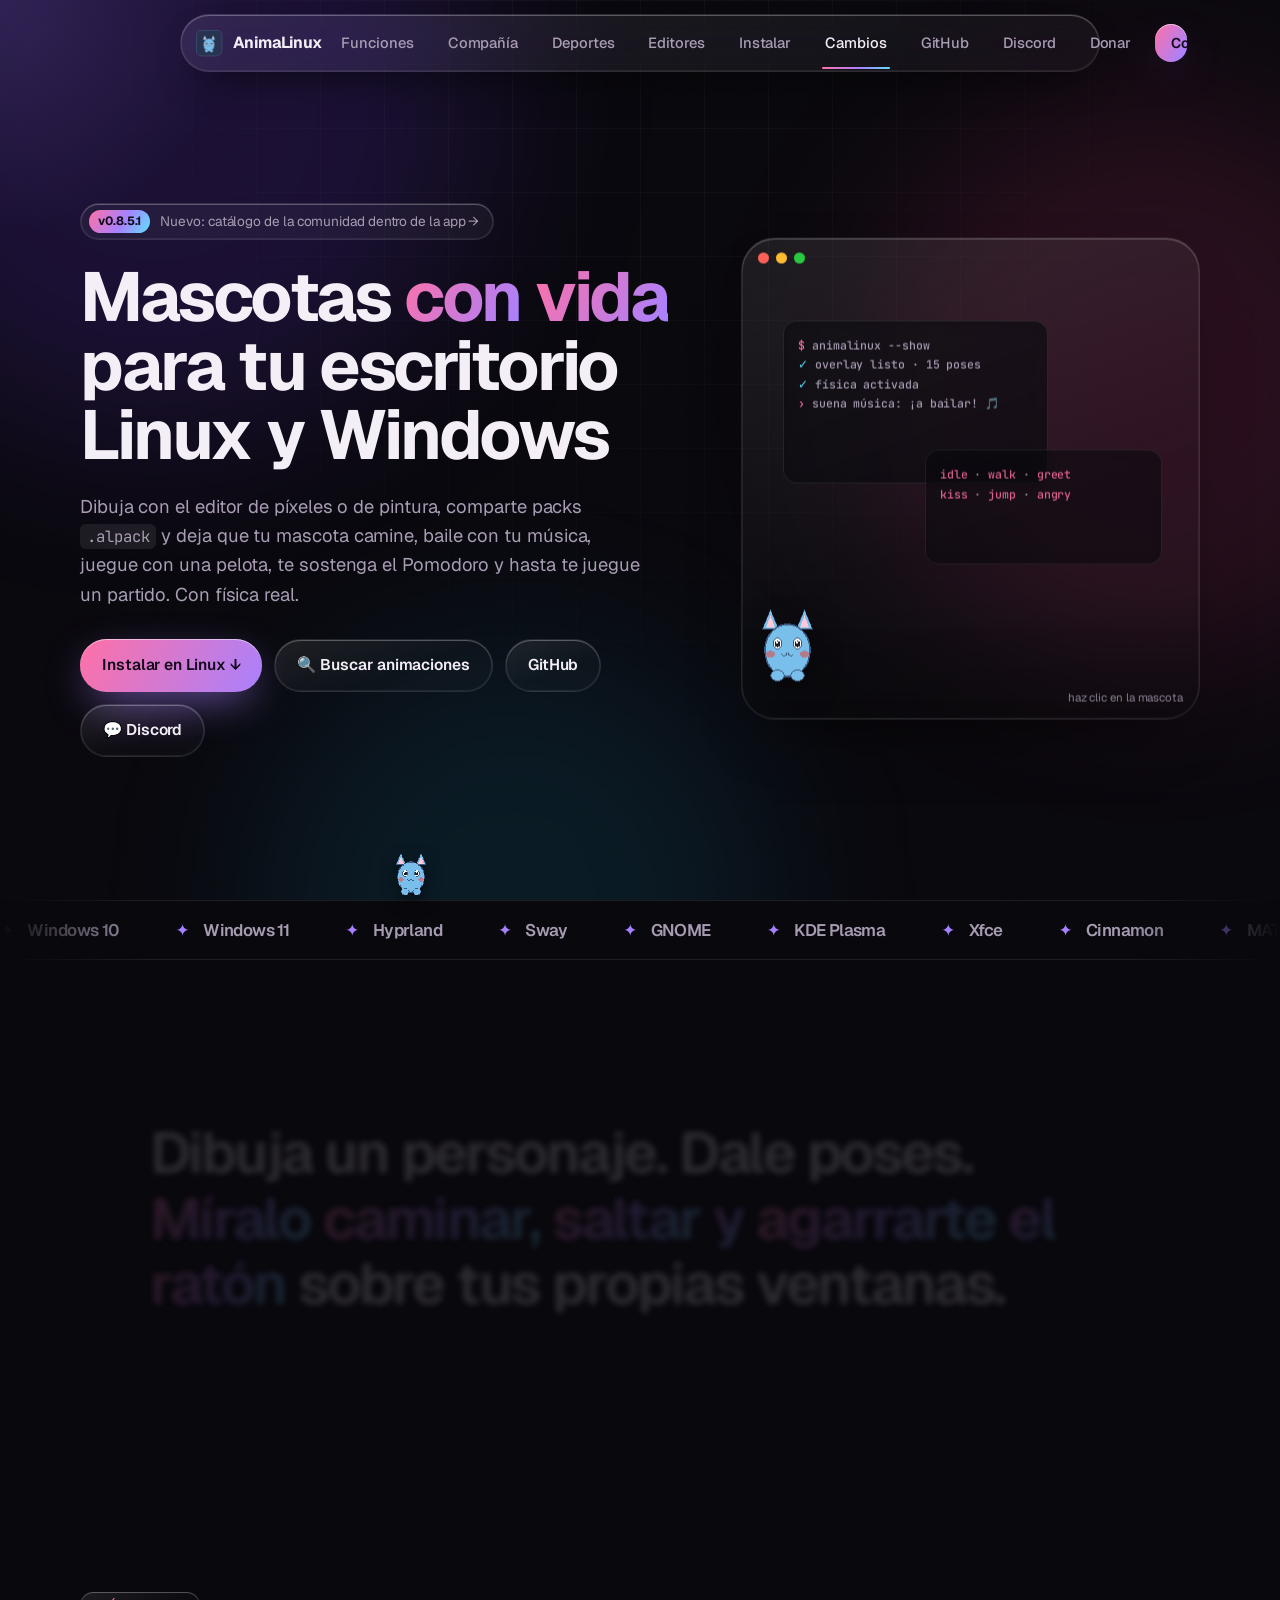
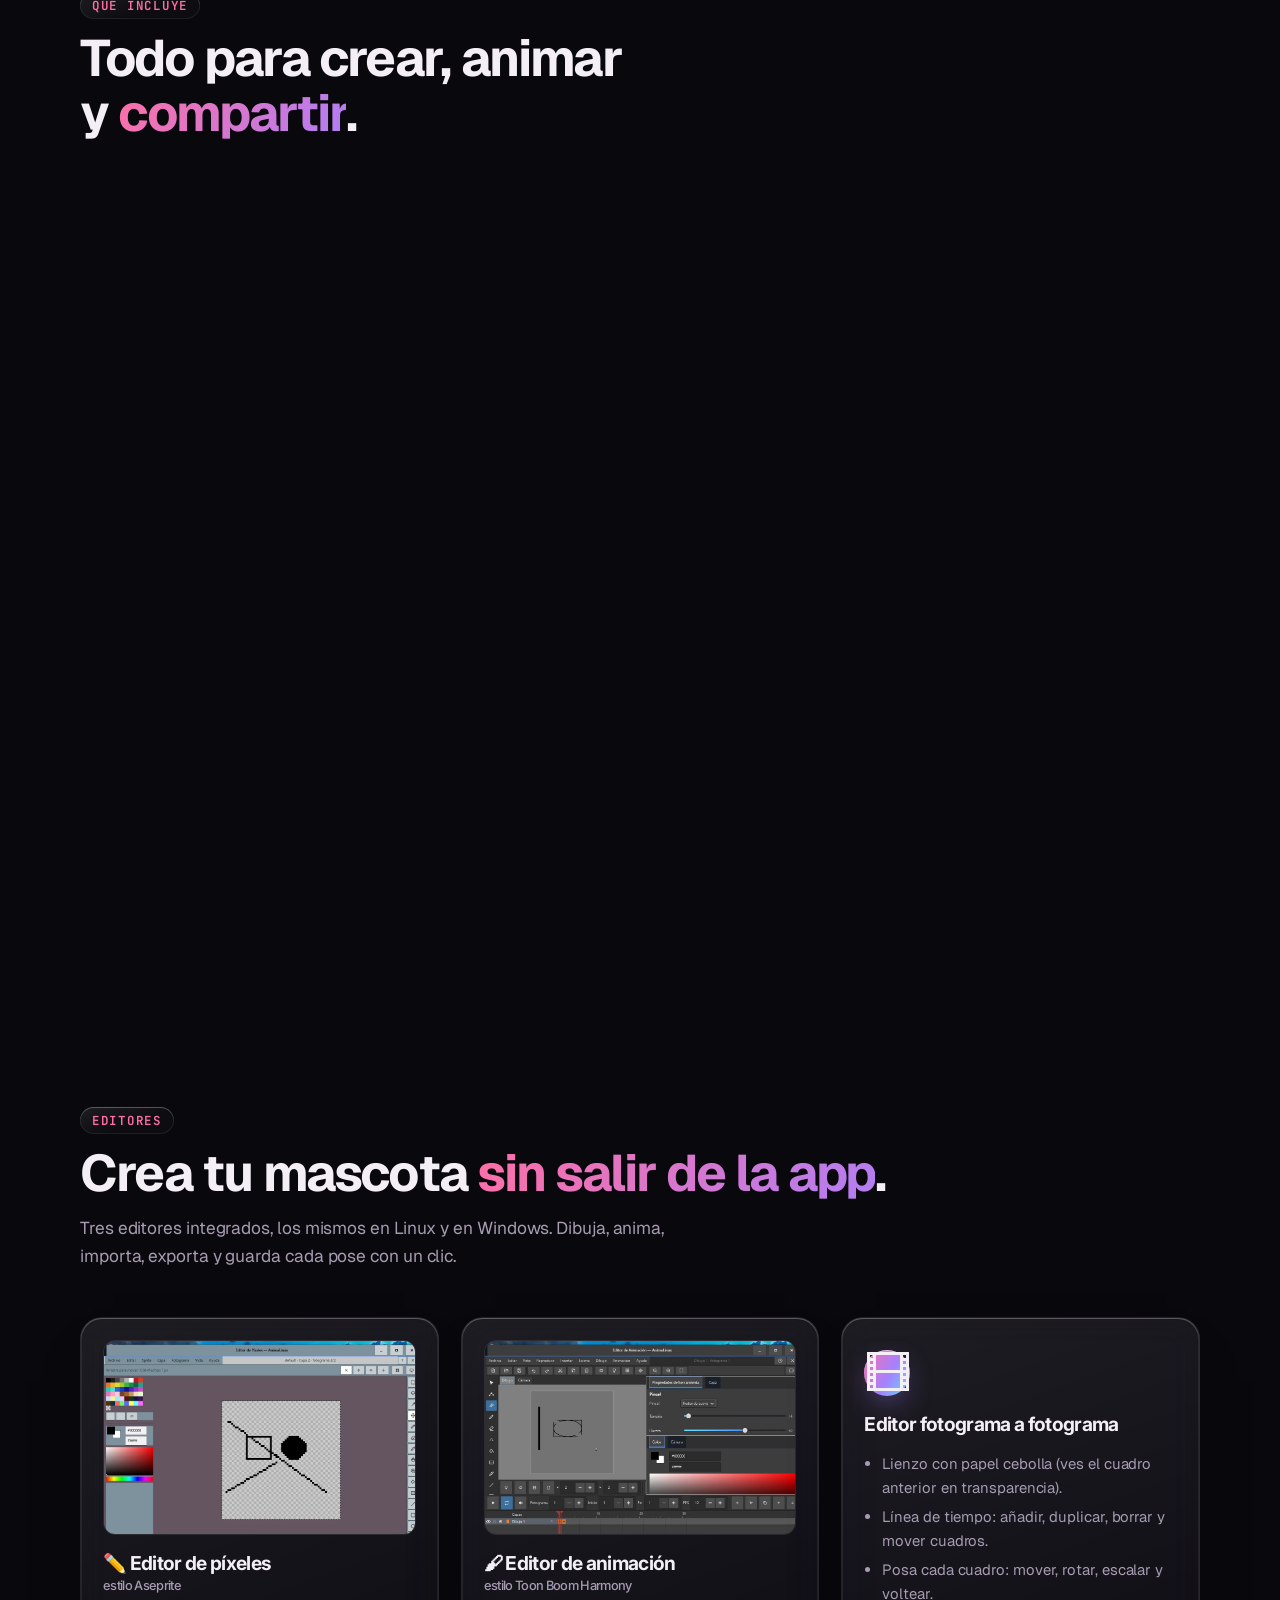
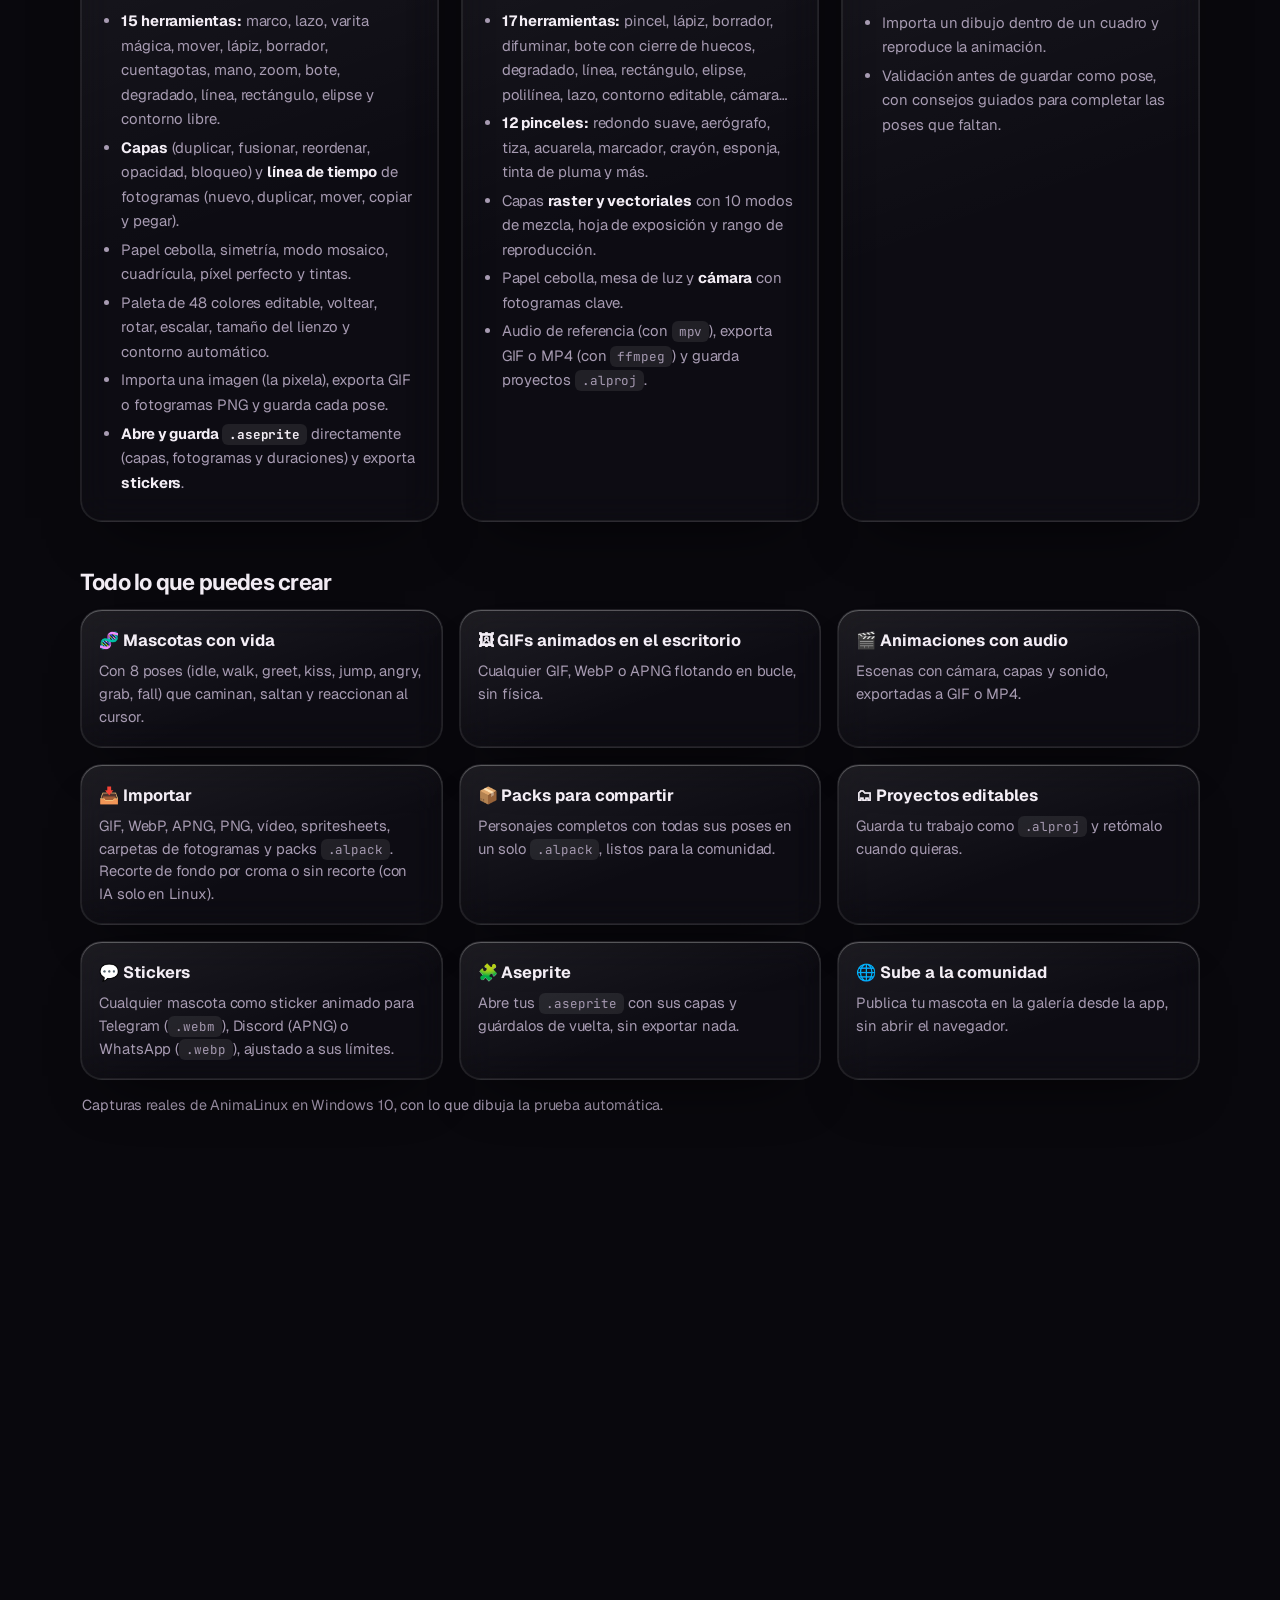
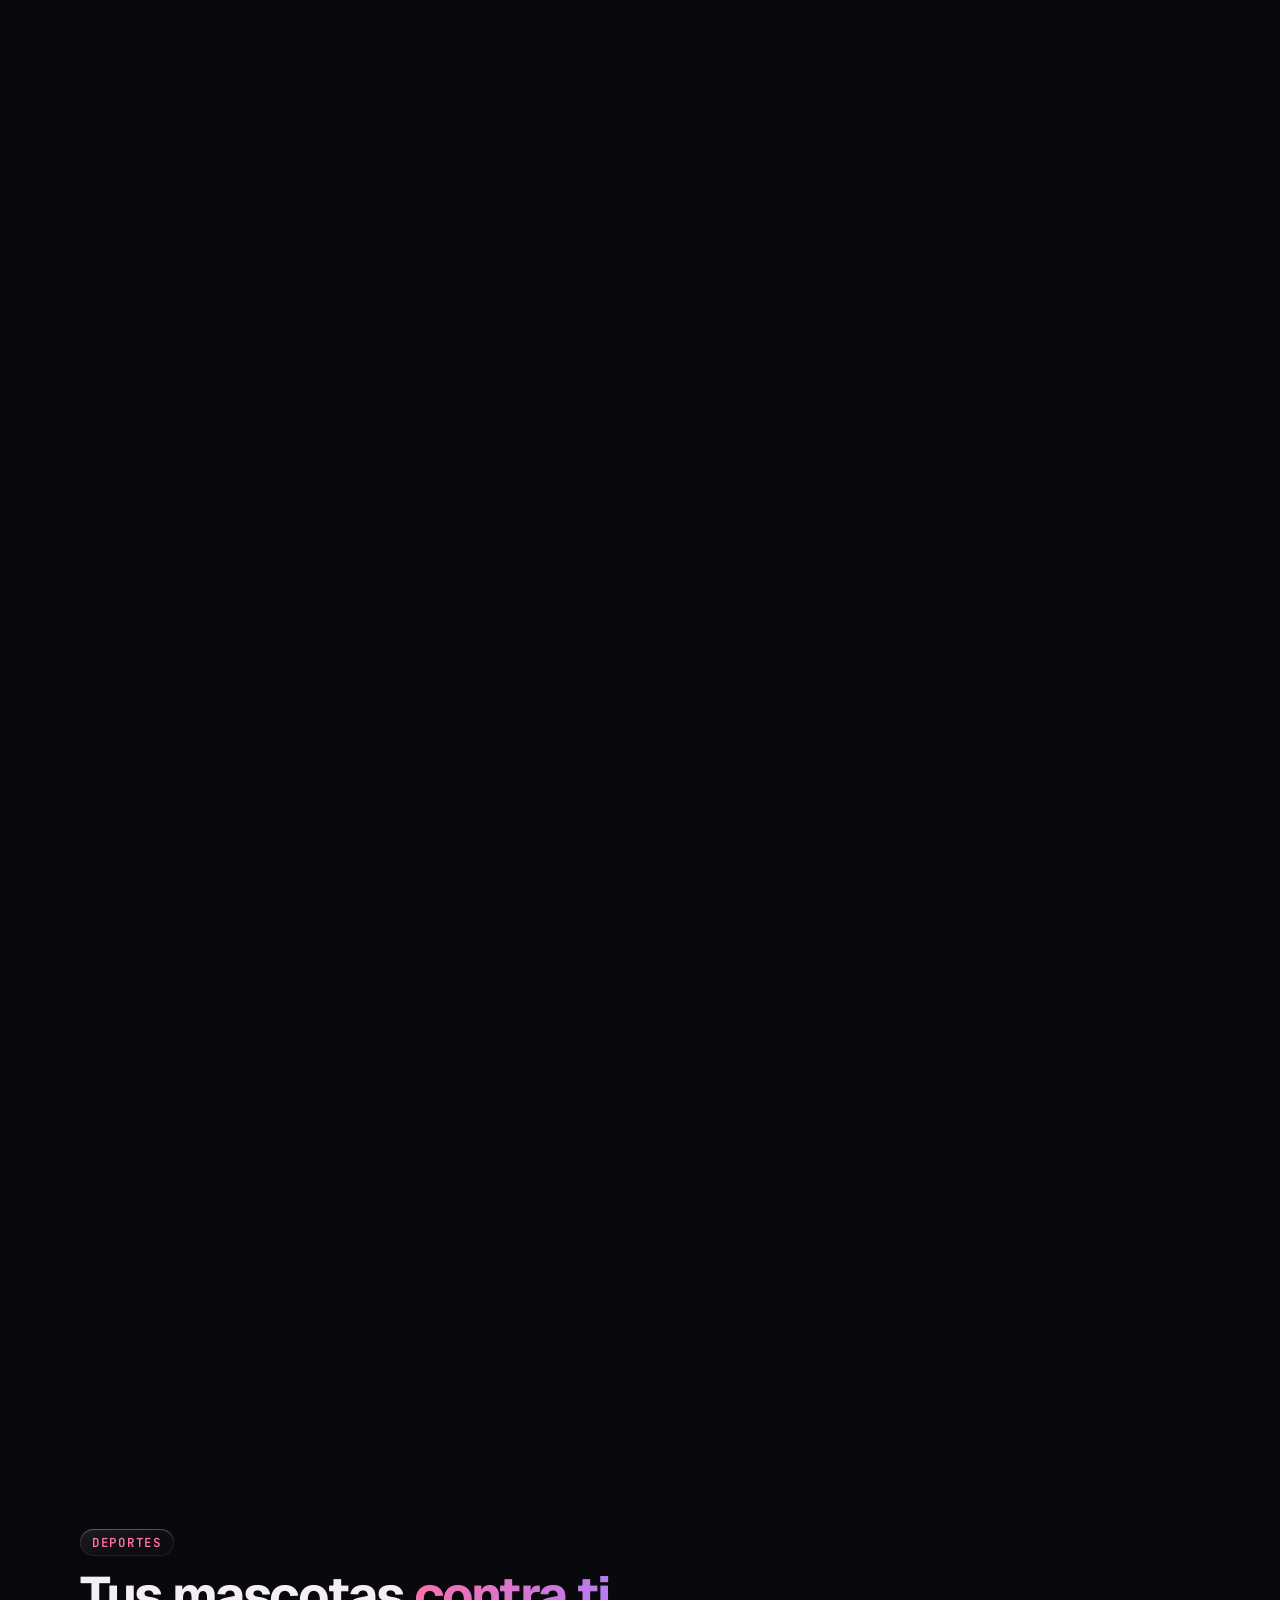
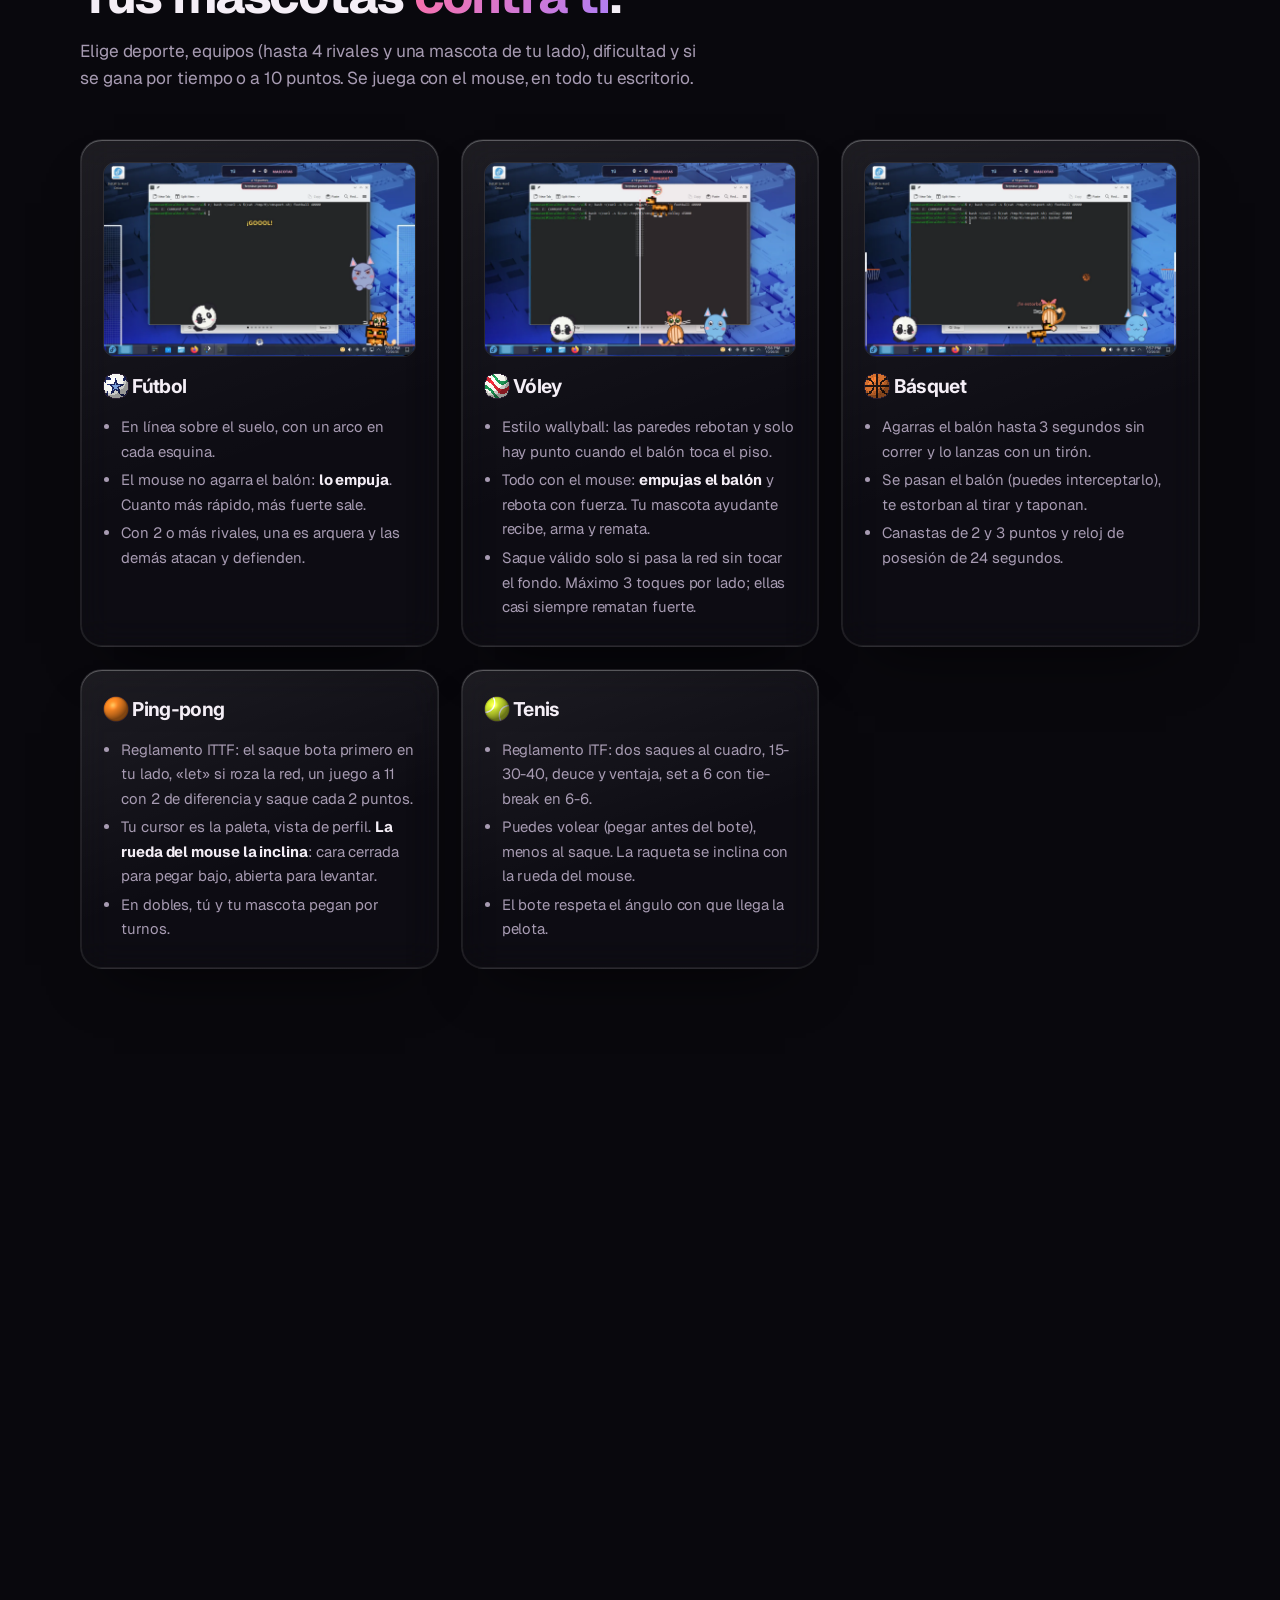
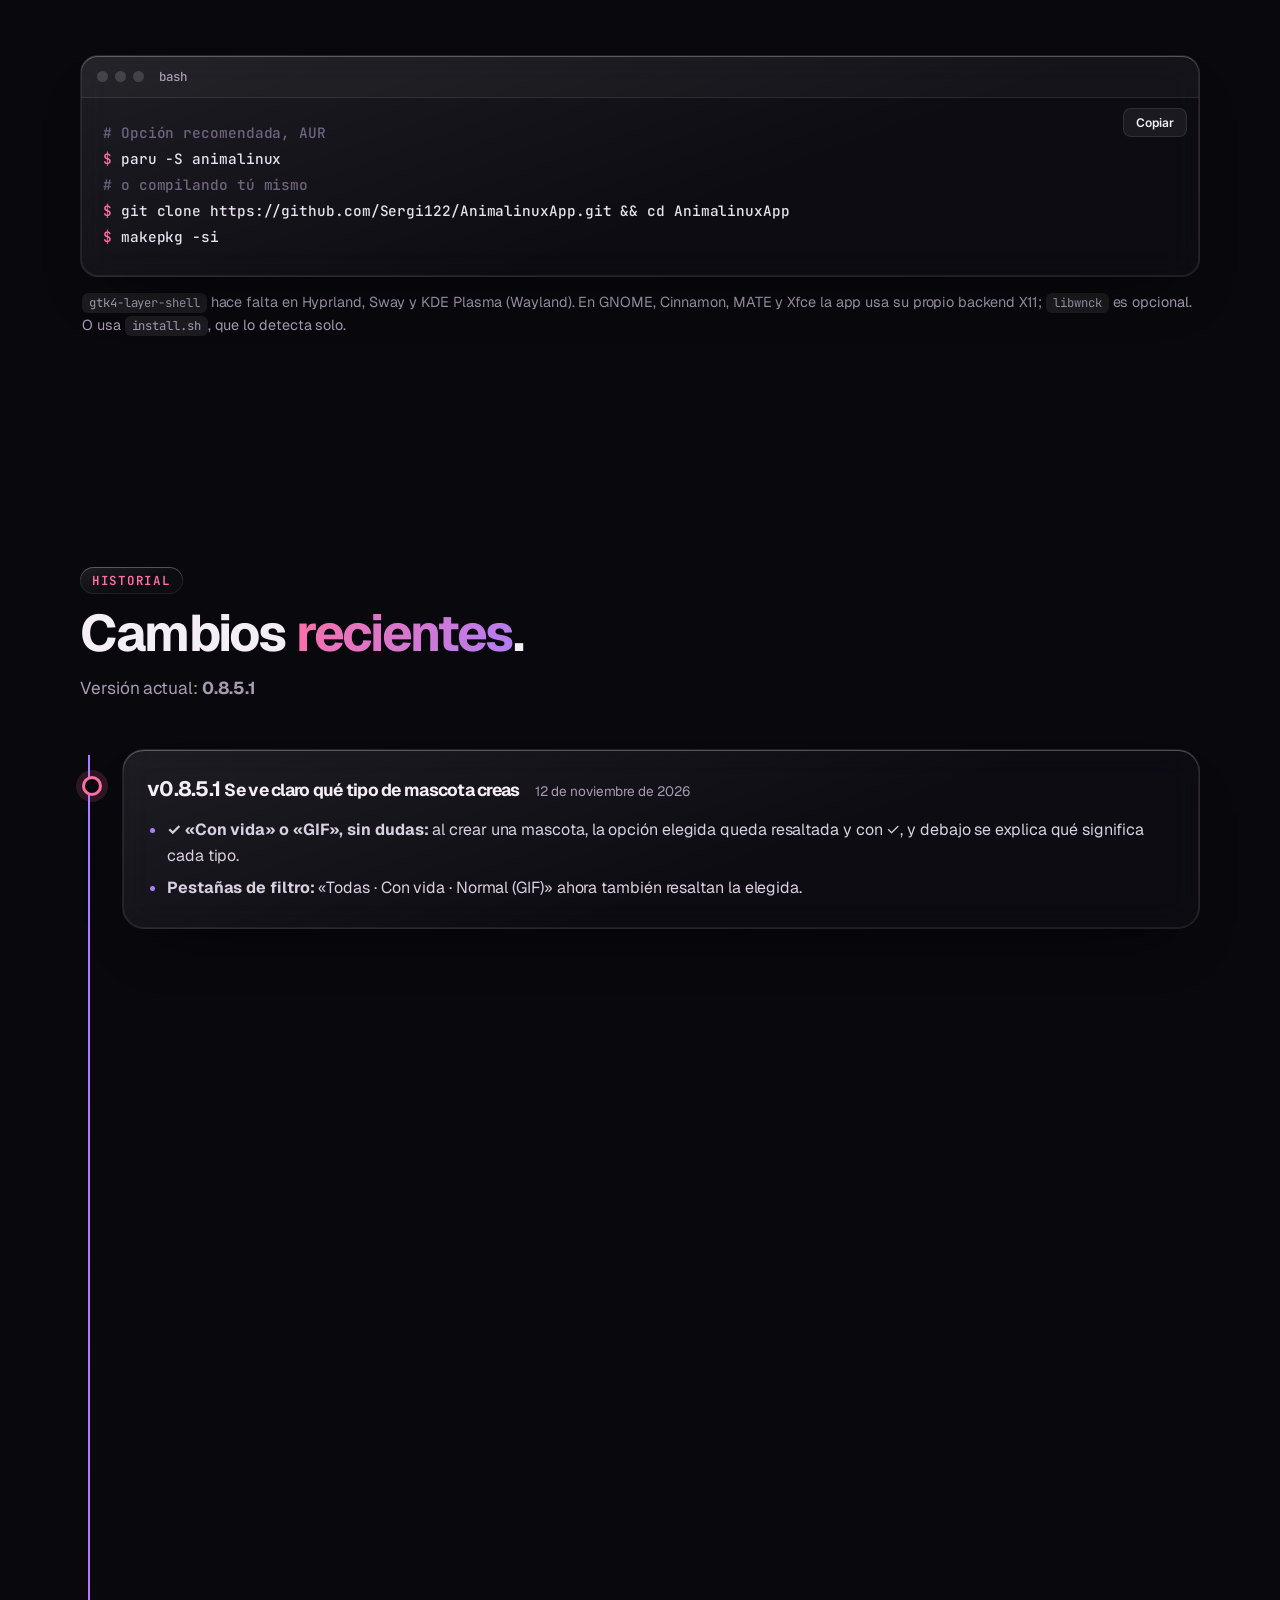
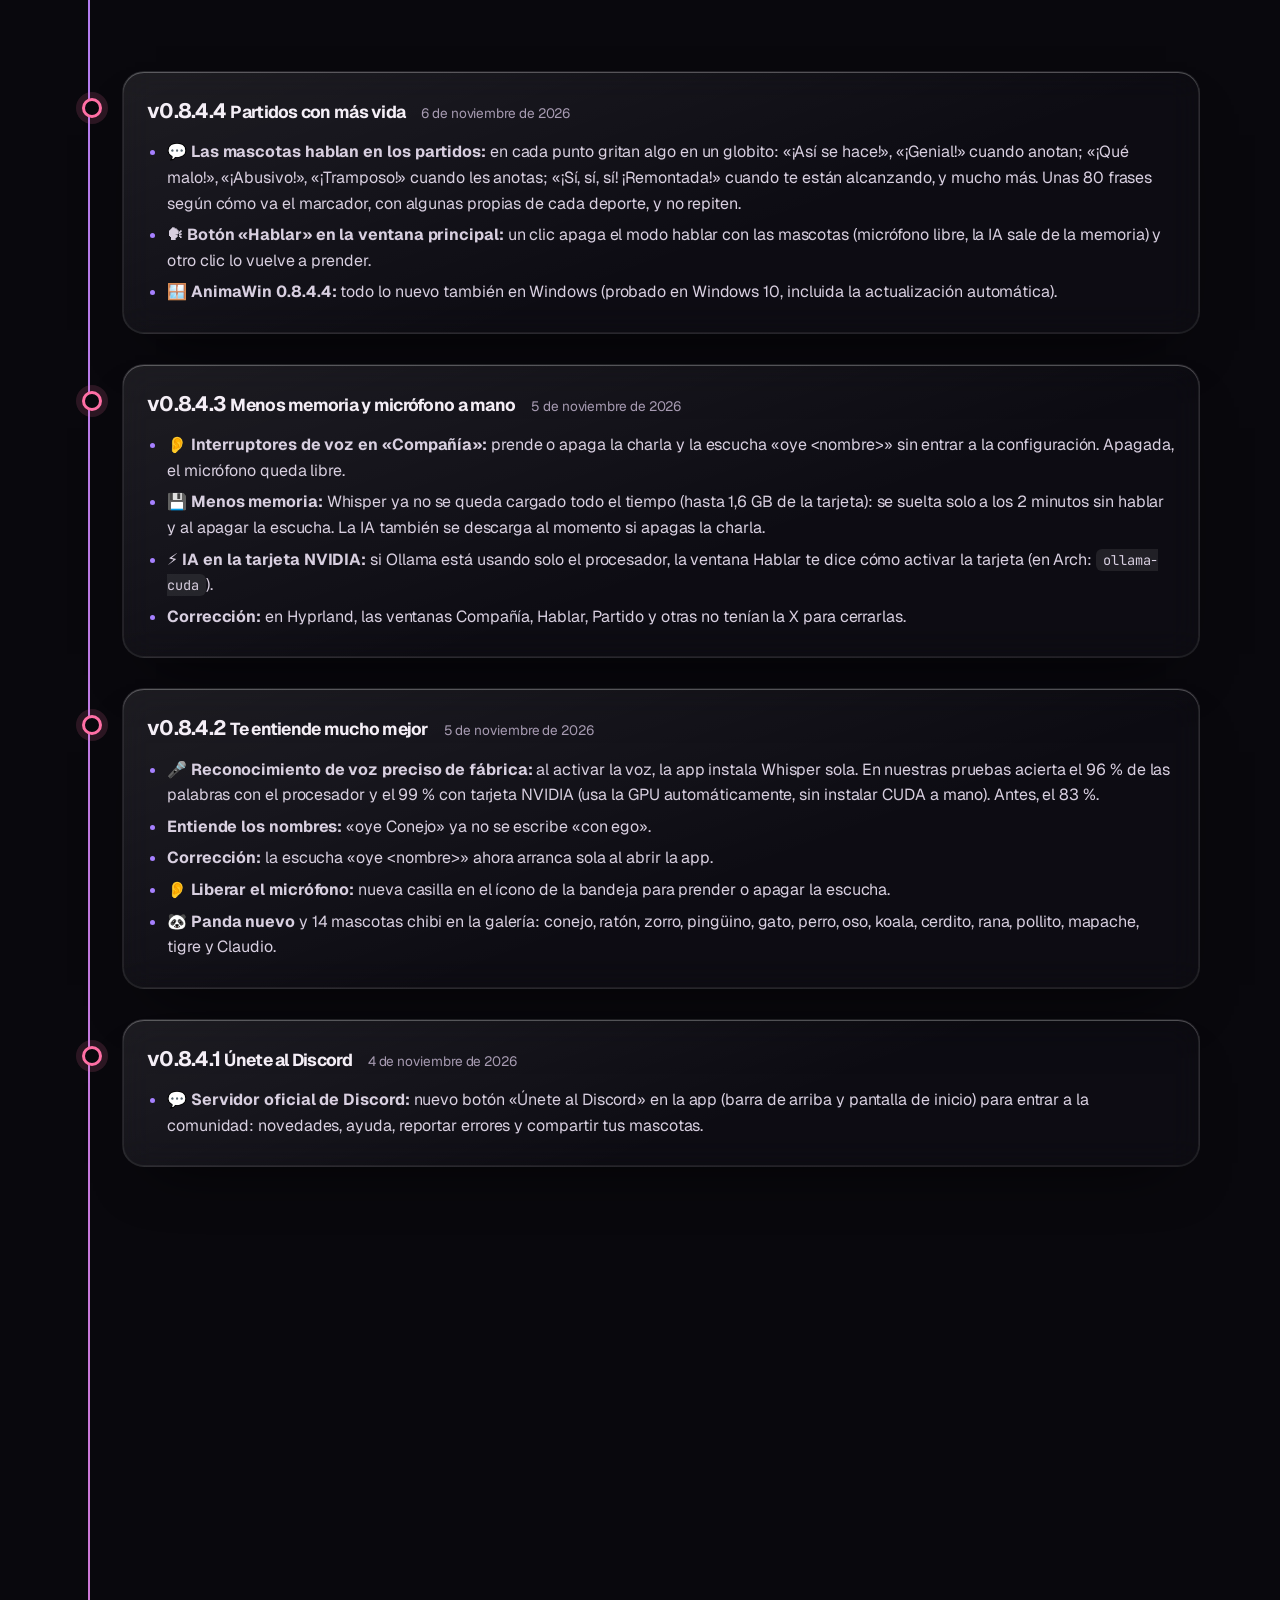
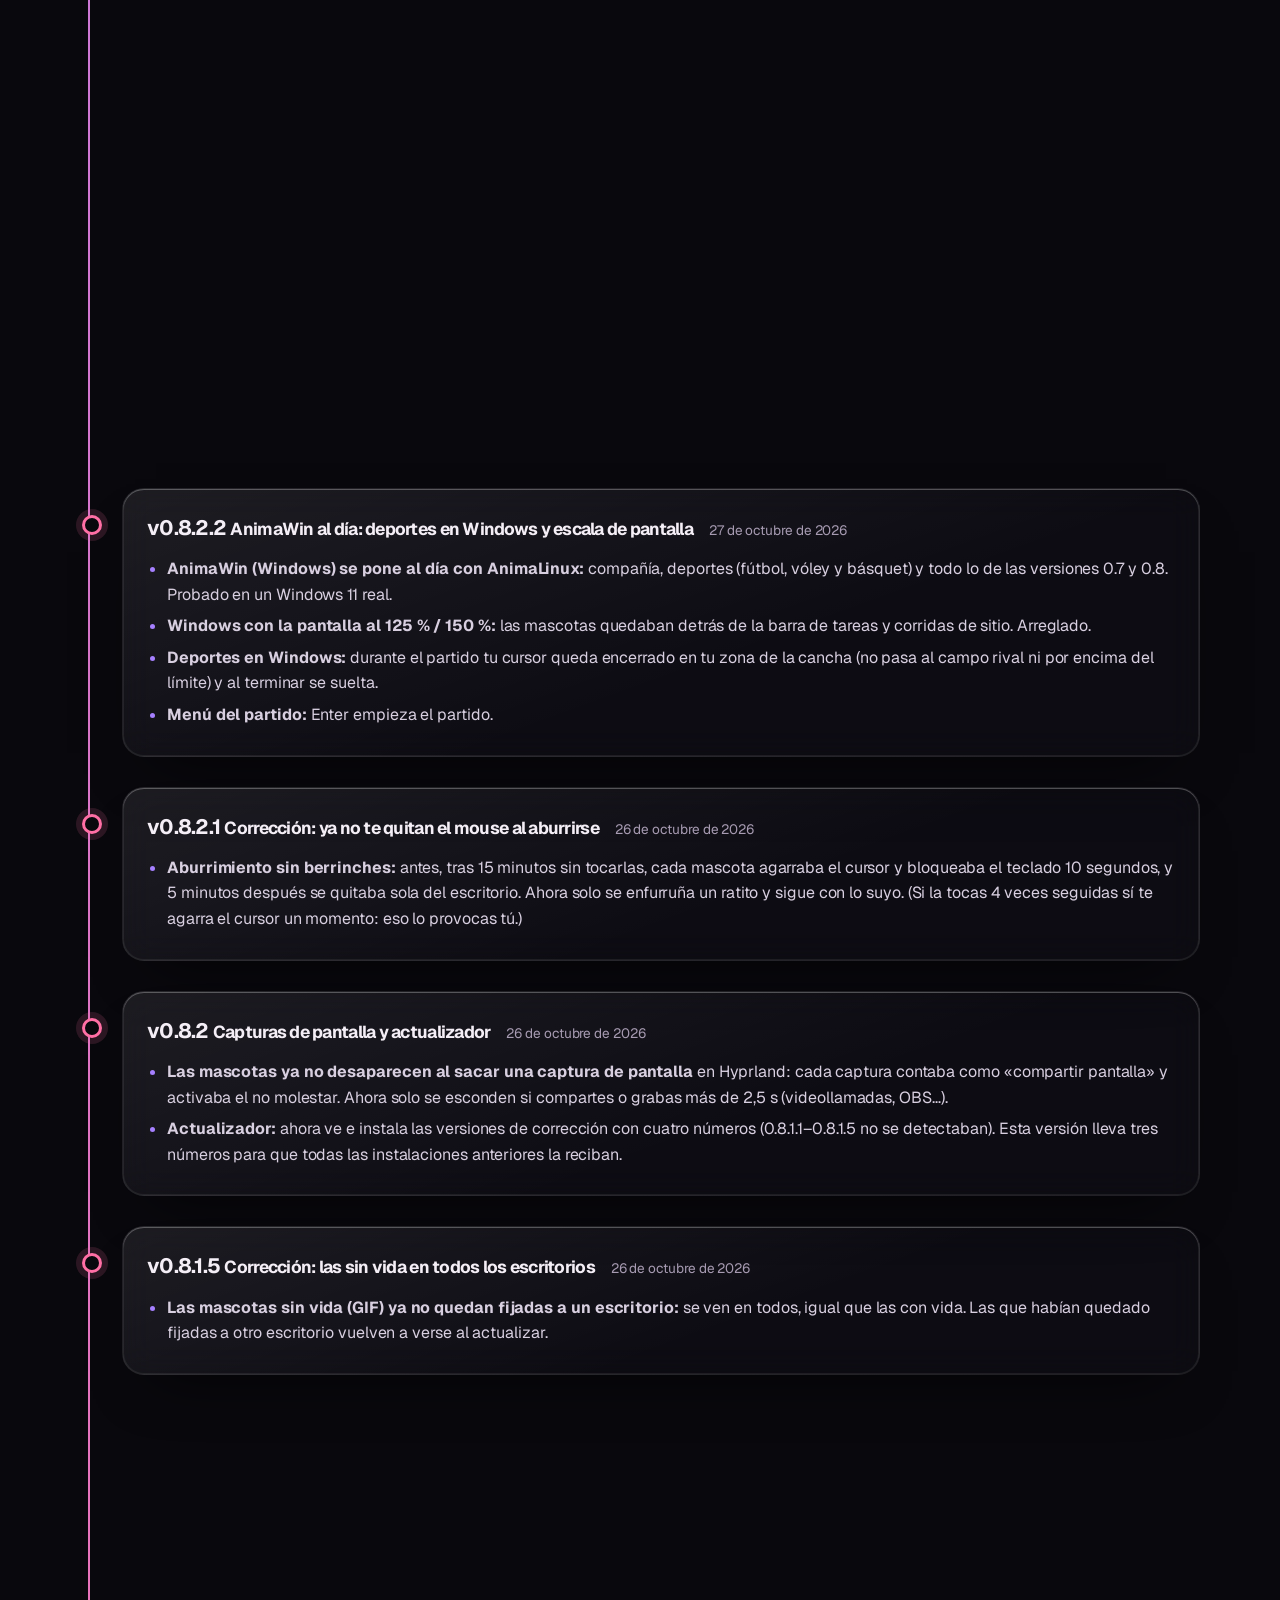
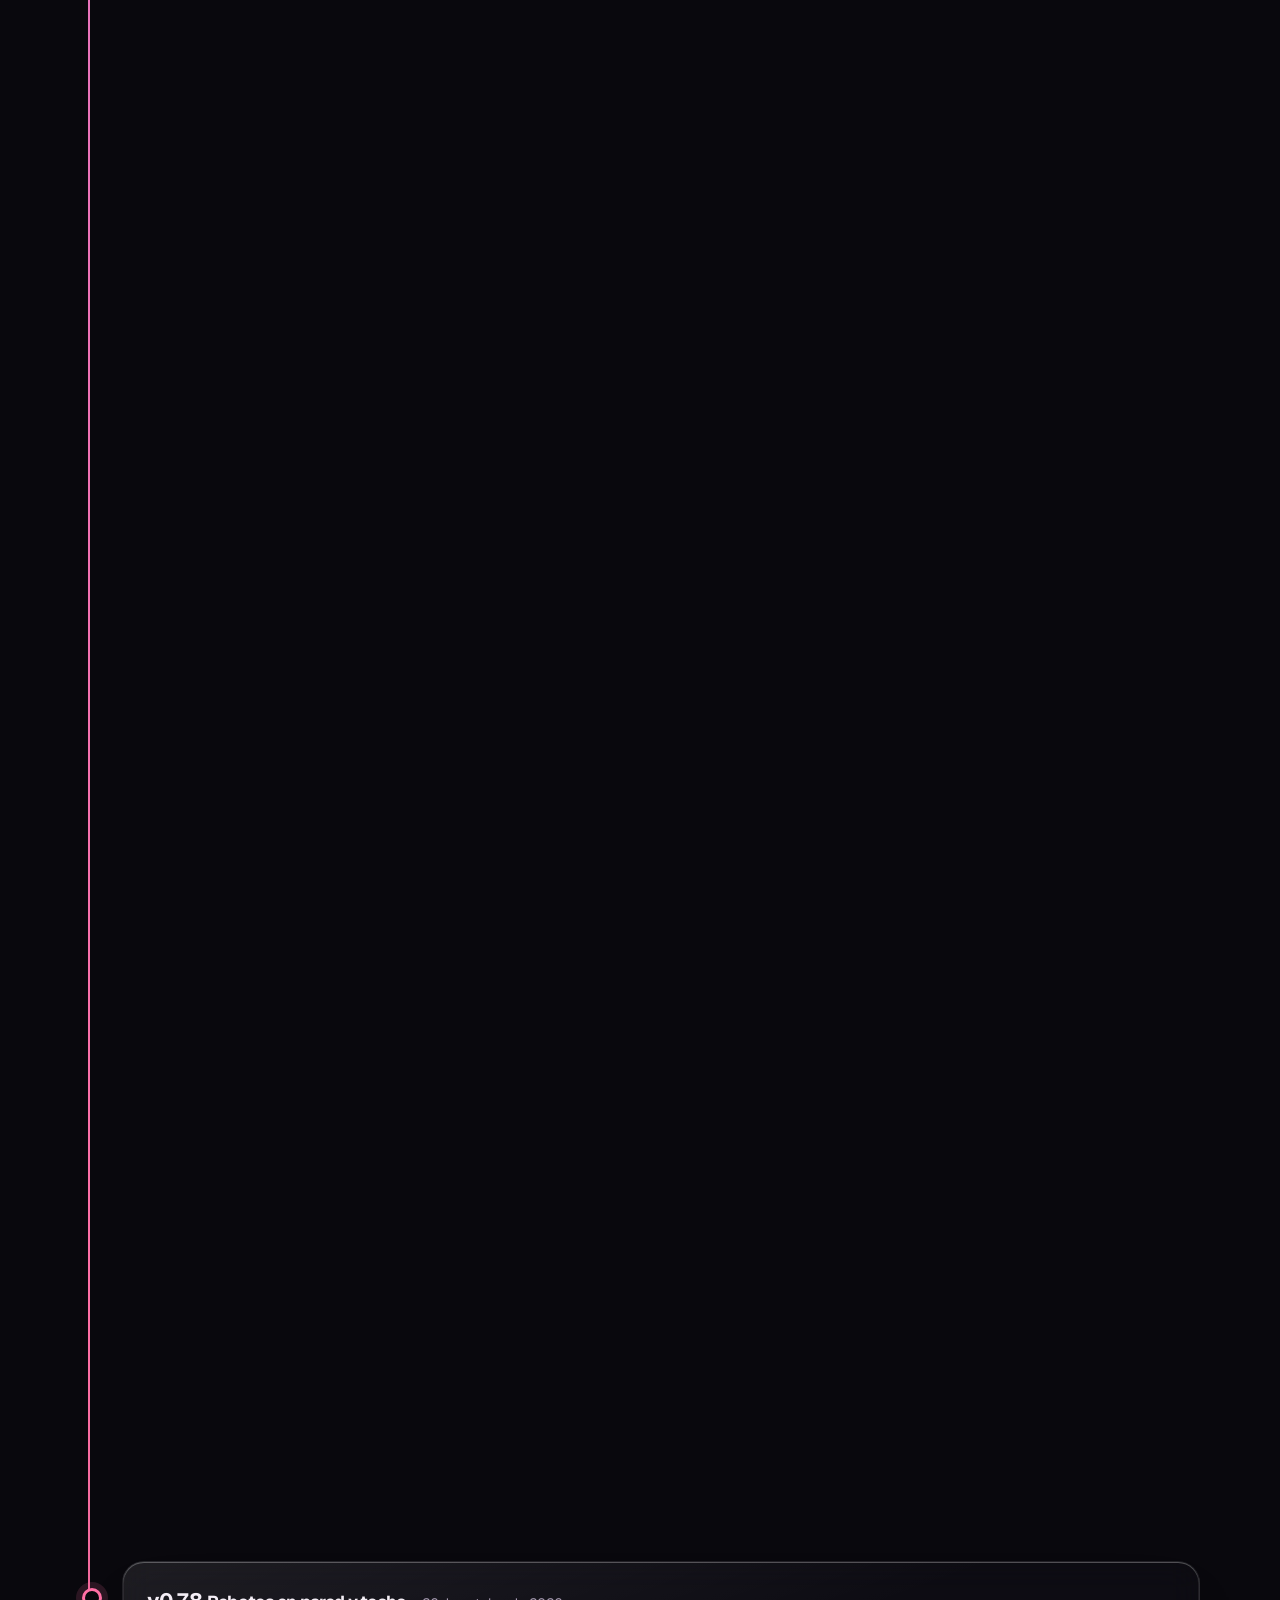
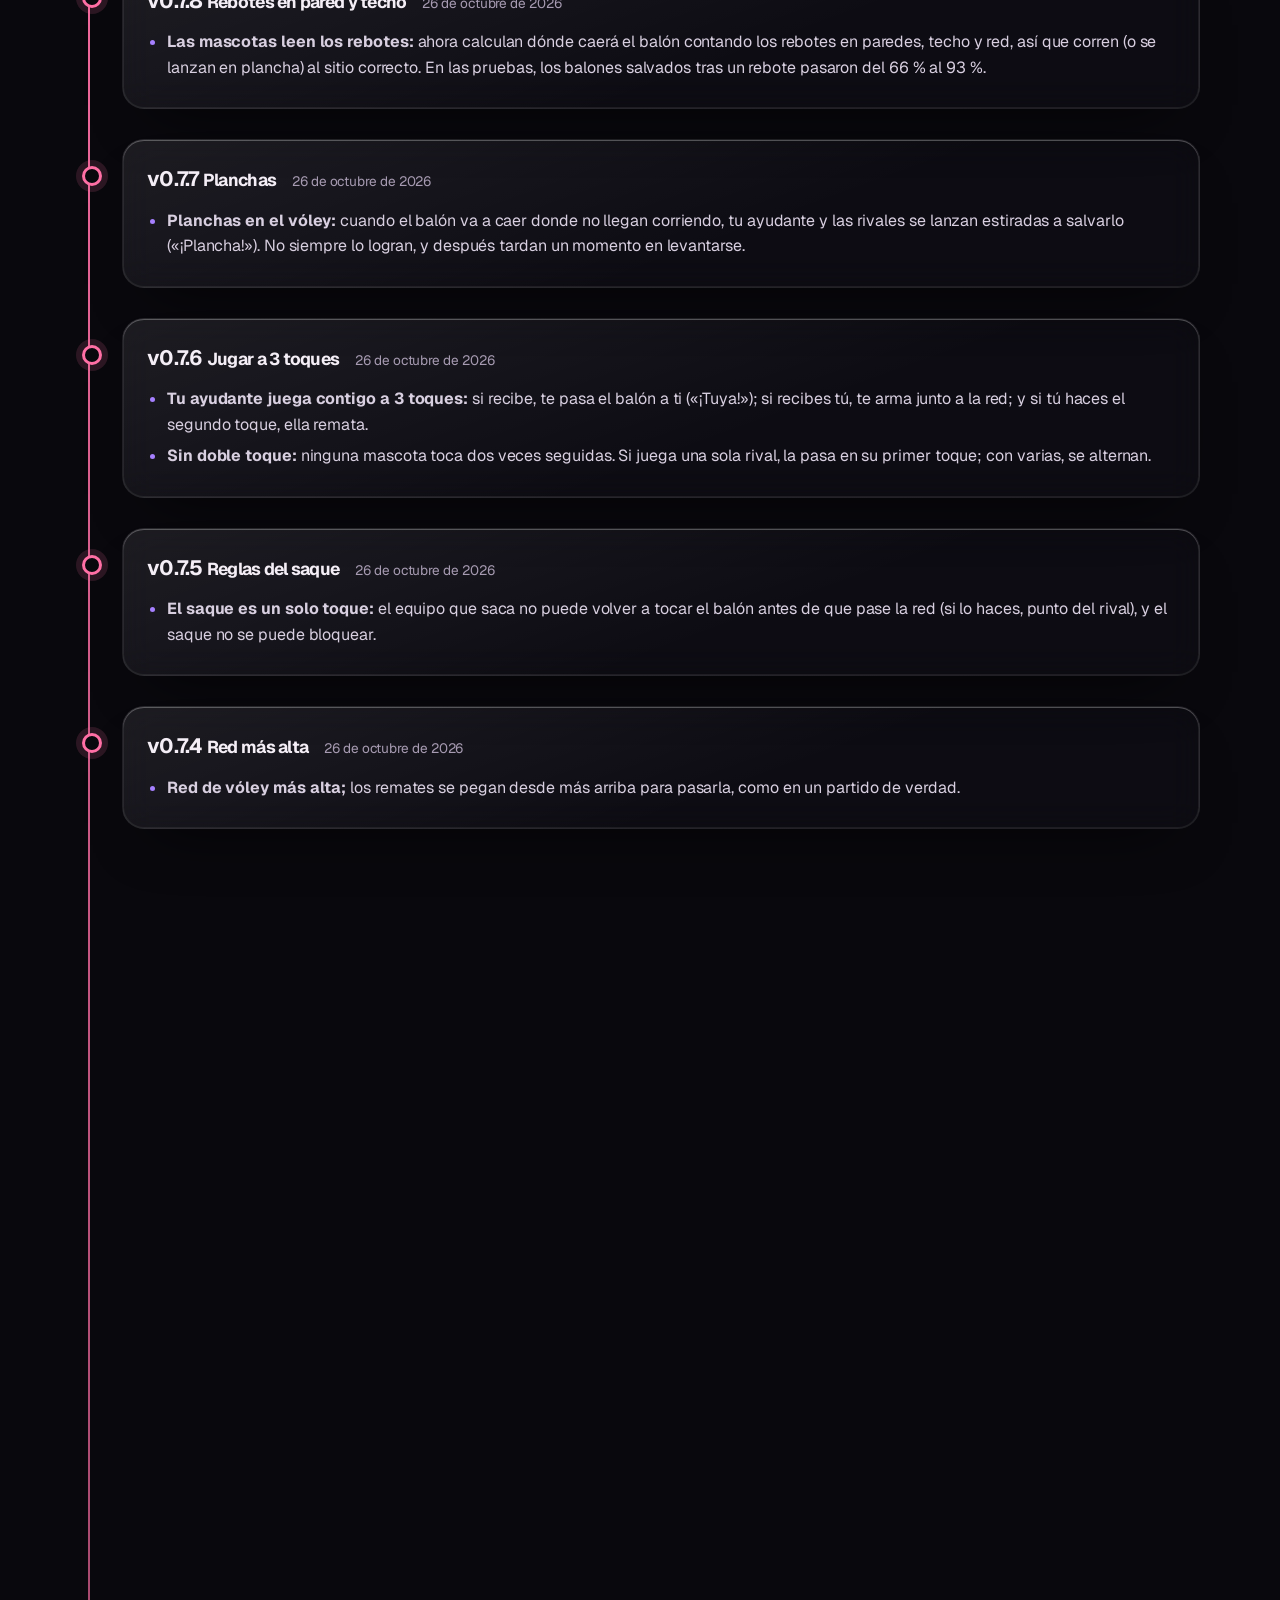
==== commit d91ce587: "Web: AnimaLinux 0.8.5.1 y enlaces a AnimaWin 0.8.5.1" ====
--- a/website/landing/public/index.html
+++ b/website/landing/public/index.html
@@ -37,11 +37,11 @@
 <section class="hero">
   <div class="wrap g" data-hero>
     <div>
-      <a class="pill" href="#cambios"><b>v0.8.5</b> Nuevo: catálogo de la comunidad dentro de la app →</a>
+      <a class="pill" href="#cambios"><b>v0.8.5.1</b> Nuevo: catálogo de la comunidad dentro de la app →</a>
       <h1 data-words>Mascotas <span class="grad">con vida</span> para tu escritorio Linux y Windows</h1>
       <p class="sub">Dibuja con el editor de píxeles o de pintura, comparte packs <code>.alpack</code> y deja que tu mascota camine, baile con tu música, juegue con una pelota, te sostenga el Pomodoro y hasta te juegue un partido. Con física real.</p>
       <div class="acts">
-        <a class="btn primary" id="dl-main" href="#instalar" data-win="https://github.com/Sergi122/AnimalinuxApp/releases/download/win-v0.8.5/AnimaWin-Setup-0.8.5.exe">Instalar ahora ↓</a>
+        <a class="btn primary" id="dl-main" href="#instalar" data-win="https://github.com/Sergi122/AnimalinuxApp/releases/download/win-v0.8.5.1/AnimaWin-Setup-0.8.5.1.exe">Instalar ahora ↓</a>
         <a class="btn" href="https://animalinux-community.web.app">🔍 Buscar animaciones</a>
         <a class="btn" href="https://github.com/Sergi122/AnimalinuxApp">GitHub</a>
         <a class="btn" href="https://discord.gg/wshjY2WChB">💬 Discord</a>
@@ -243,7 +243,7 @@
   <h2 class="rv">Listo en <span class="grad">un minuto</span>.</h2>
   <p class="lede rv" id="inst-lede">Elige tu sistema. <span id="os-hint"></span></p>
   <div class="dlrow rv">
-    <a class="dl card" id="dl-card-win" href="https://github.com/Sergi122/AnimalinuxApp/releases/download/win-v0.8.5/AnimaWin-Setup-0.8.5.exe">
+    <a class="dl card" id="dl-card-win" href="https://github.com/Sergi122/AnimalinuxApp/releases/download/win-v0.8.5.1/AnimaWin-Setup-0.8.5.1.exe">
       <img class="dli-img" src="assets/animawin.png" alt="Logo de AnimaWin"><div><b>AnimaWin · Windows 10 / 11</b><small>Instalador .exe · 161 MB · todo incluido · se actualiza solo</small></div><span class="go">⬇ Descargar</span>
     </a>
     <a class="dl card" id="dl-card-linux" href="#instalar" data-tab-go="arch">
@@ -262,9 +262,9 @@
     <div class="panel" id="tab-windows"><div class="winbox">
       <h3><img class="h3-logo" src="assets/animawin.png" alt=""> AnimaWin para Windows <small>(beta)</small></h3>
       <p>AnimaWin es AnimaLinux para Windows: los mismos editores y el mismo modo Vida. Un solo <code>.exe</code> con todo incluido (no necesitas instalar Python ni GTK), que se instala en tu usuario sin permisos de administrador.</p>
-      <a class="btn primary" href="https://github.com/Sergi122/AnimalinuxApp/releases/download/win-v0.8.5/AnimaWin-Setup-0.8.5.exe" id="dl-win">⬇ Descargar AnimaWin para Windows <small>(v0.8.5 · ~161 MB, trae todo incluido)</small></a>
+      <a class="btn primary" href="https://github.com/Sergi122/AnimalinuxApp/releases/download/win-v0.8.5.1/AnimaWin-Setup-0.8.5.1.exe" id="dl-win">⬇ Descargar AnimaWin para Windows <small>(v0.8.5.1 · ~161 MB, trae todo incluido)</small></a>
       <ol>
-        <li>Descarga y ejecuta <code>AnimaWin-Setup-0.8.5.exe</code>.</li>
+        <li>Descarga y ejecuta <code>AnimaWin-Setup-0.8.5.1.exe</code>.</li>
         <li>Si Windows muestra «SmartScreen», pulsa <b>Más información → Ejecutar de todos modos</b> (el instalador aún no está firmado).</li>
         <li>Se abre la ventana de configuración; la mascota queda en el escritorio y el icono en la bandeja.</li>
         <li><b>Se actualiza sola:</b> al abrir busca versiones nuevas; con un clic en «Actualizar ahora» (o «Buscar actualizaciones» en la bandeja) descarga el instalador, comprueba su huella SHA-256 y se reinstala y reinicia sin que hagas nada más.</li>
@@ -301,8 +301,16 @@
 <section id="cambios"><div class="wrap">
   <p class="eyebrow rv">Historial</p>
   <h2 class="rv">Cambios <span class="grad">recientes</span>.</h2>
-  <p class="lede rv">Versión actual: <strong>0.8.5</strong></p>
+  <p class="lede rv">Versión actual: <strong>0.8.5.1</strong></p>
   <div class="tl">
+    <div class="changelog-item rv">
+      <h3>v0.8.5.1 <small>Se ve claro qué tipo de mascota creas</small></h3>
+      <span class="date">12 de noviembre de 2026</span>
+      <ul>
+        <li><strong>✓ «Con vida» o «GIF», sin dudas:</strong> al crear una mascota, la opción elegida queda resaltada y con ✓, y debajo se explica qué significa cada tipo.</li>
+        <li><strong>Pestañas de filtro:</strong> «Todas · Con vida · Normal (GIF)» ahora también resaltan la elegida.</li>
+      </ul>
+    </div>
     <div class="changelog-item rv">
       <h3>v0.8.5 <small>Catálogo de la comunidad y todo con un clic</small></h3>
       <span class="date">12 de noviembre de 2026</span>
